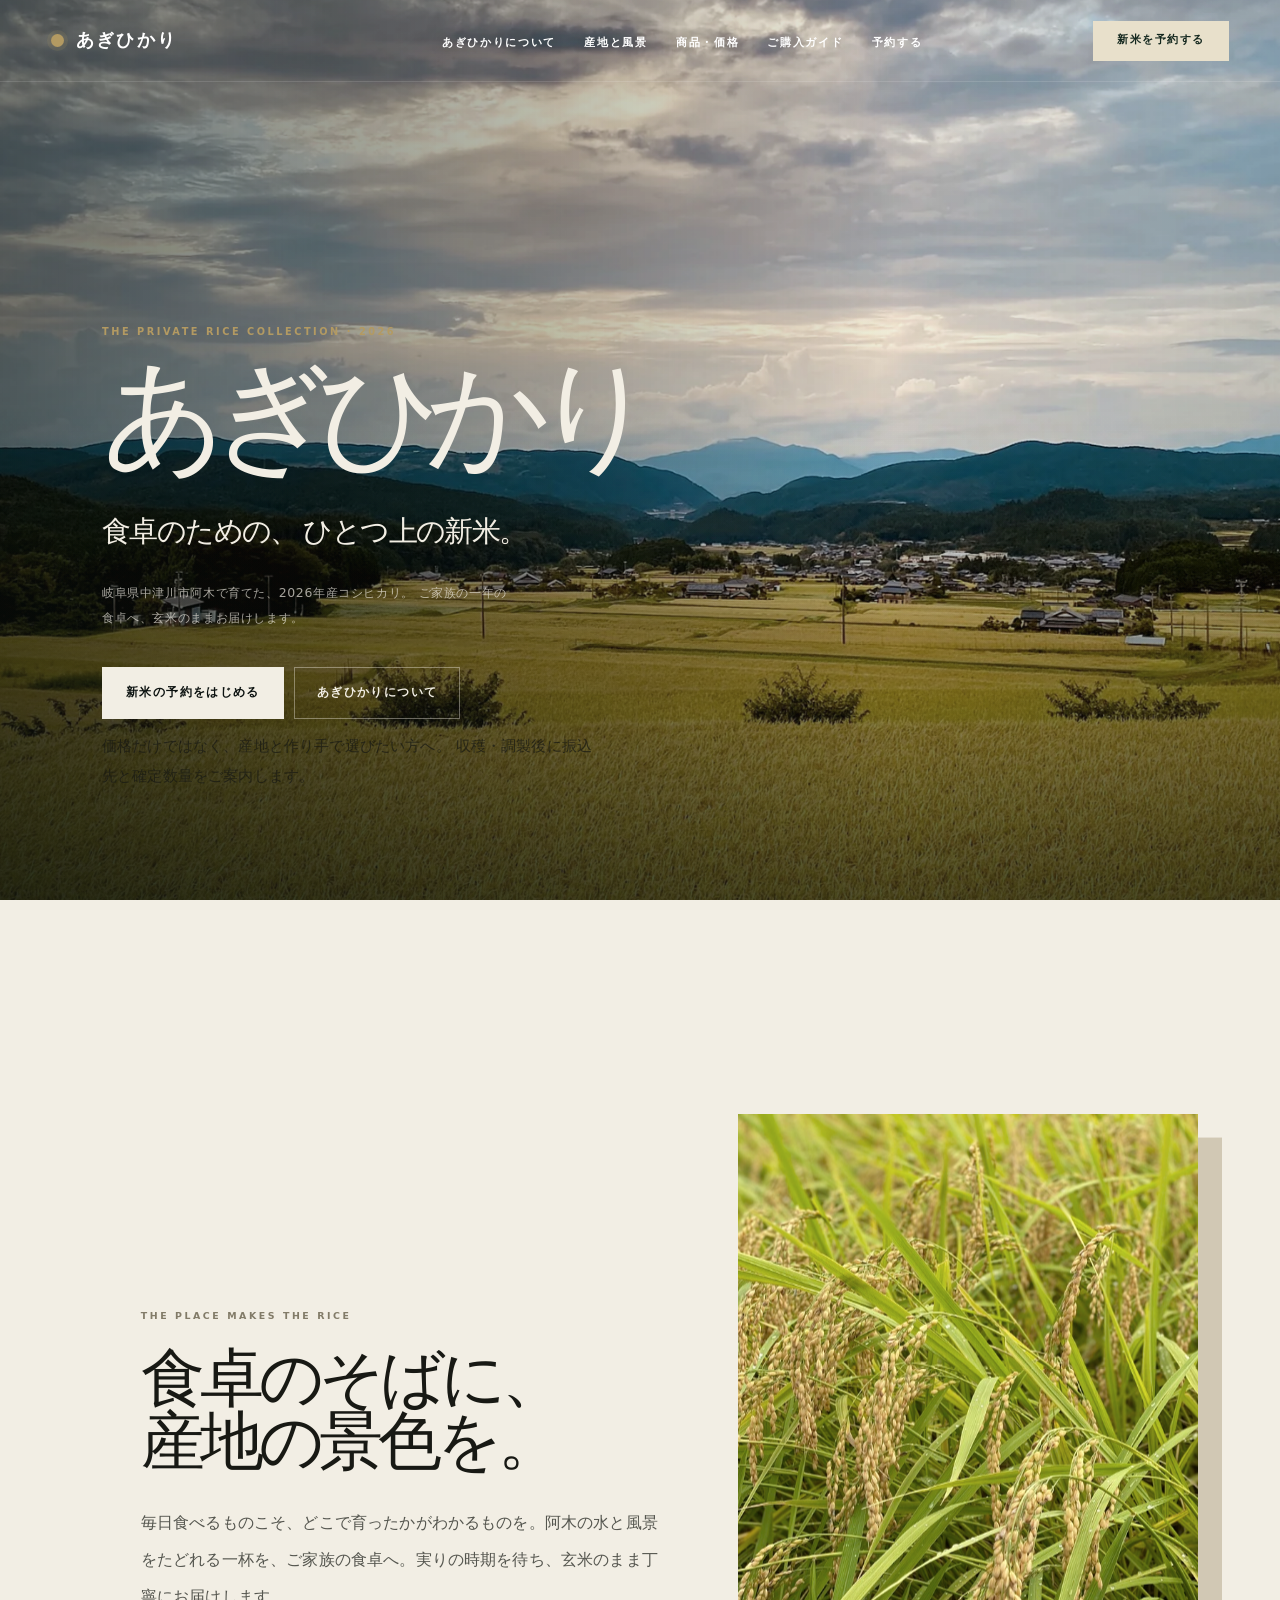
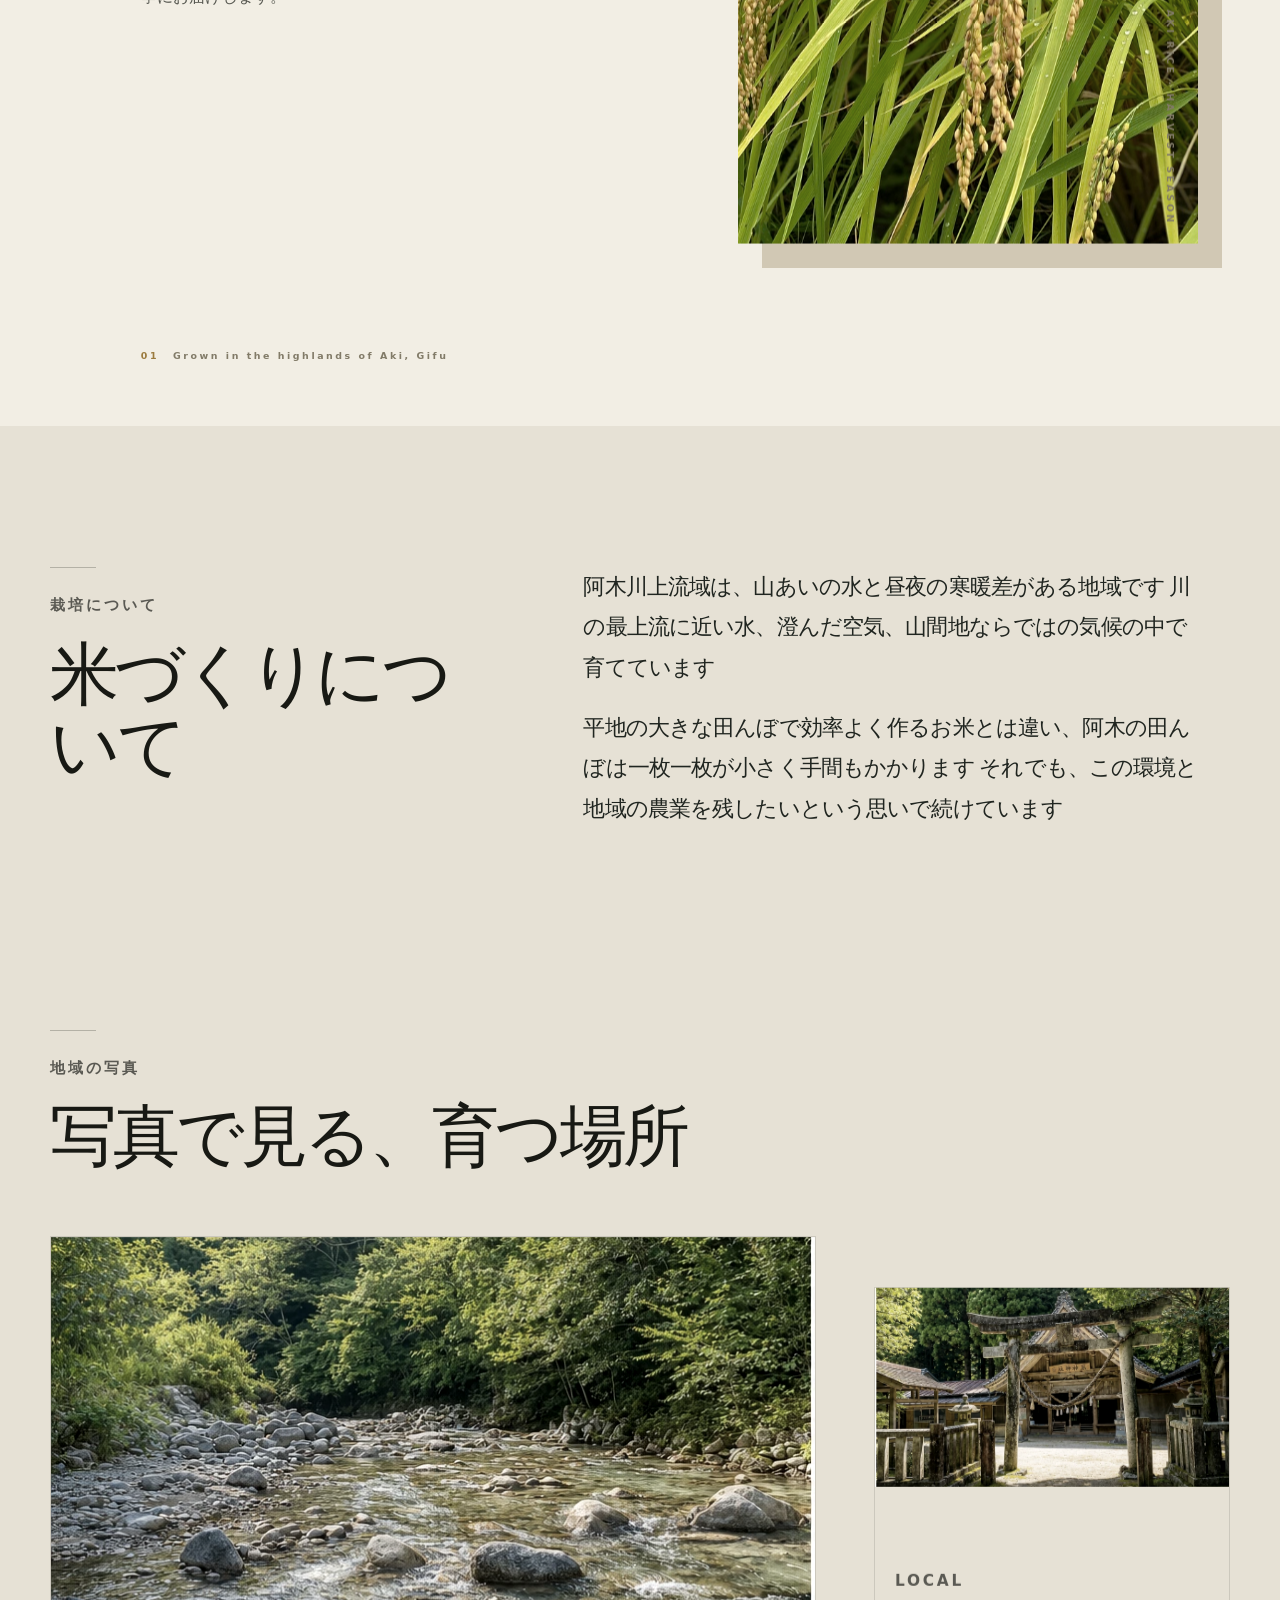
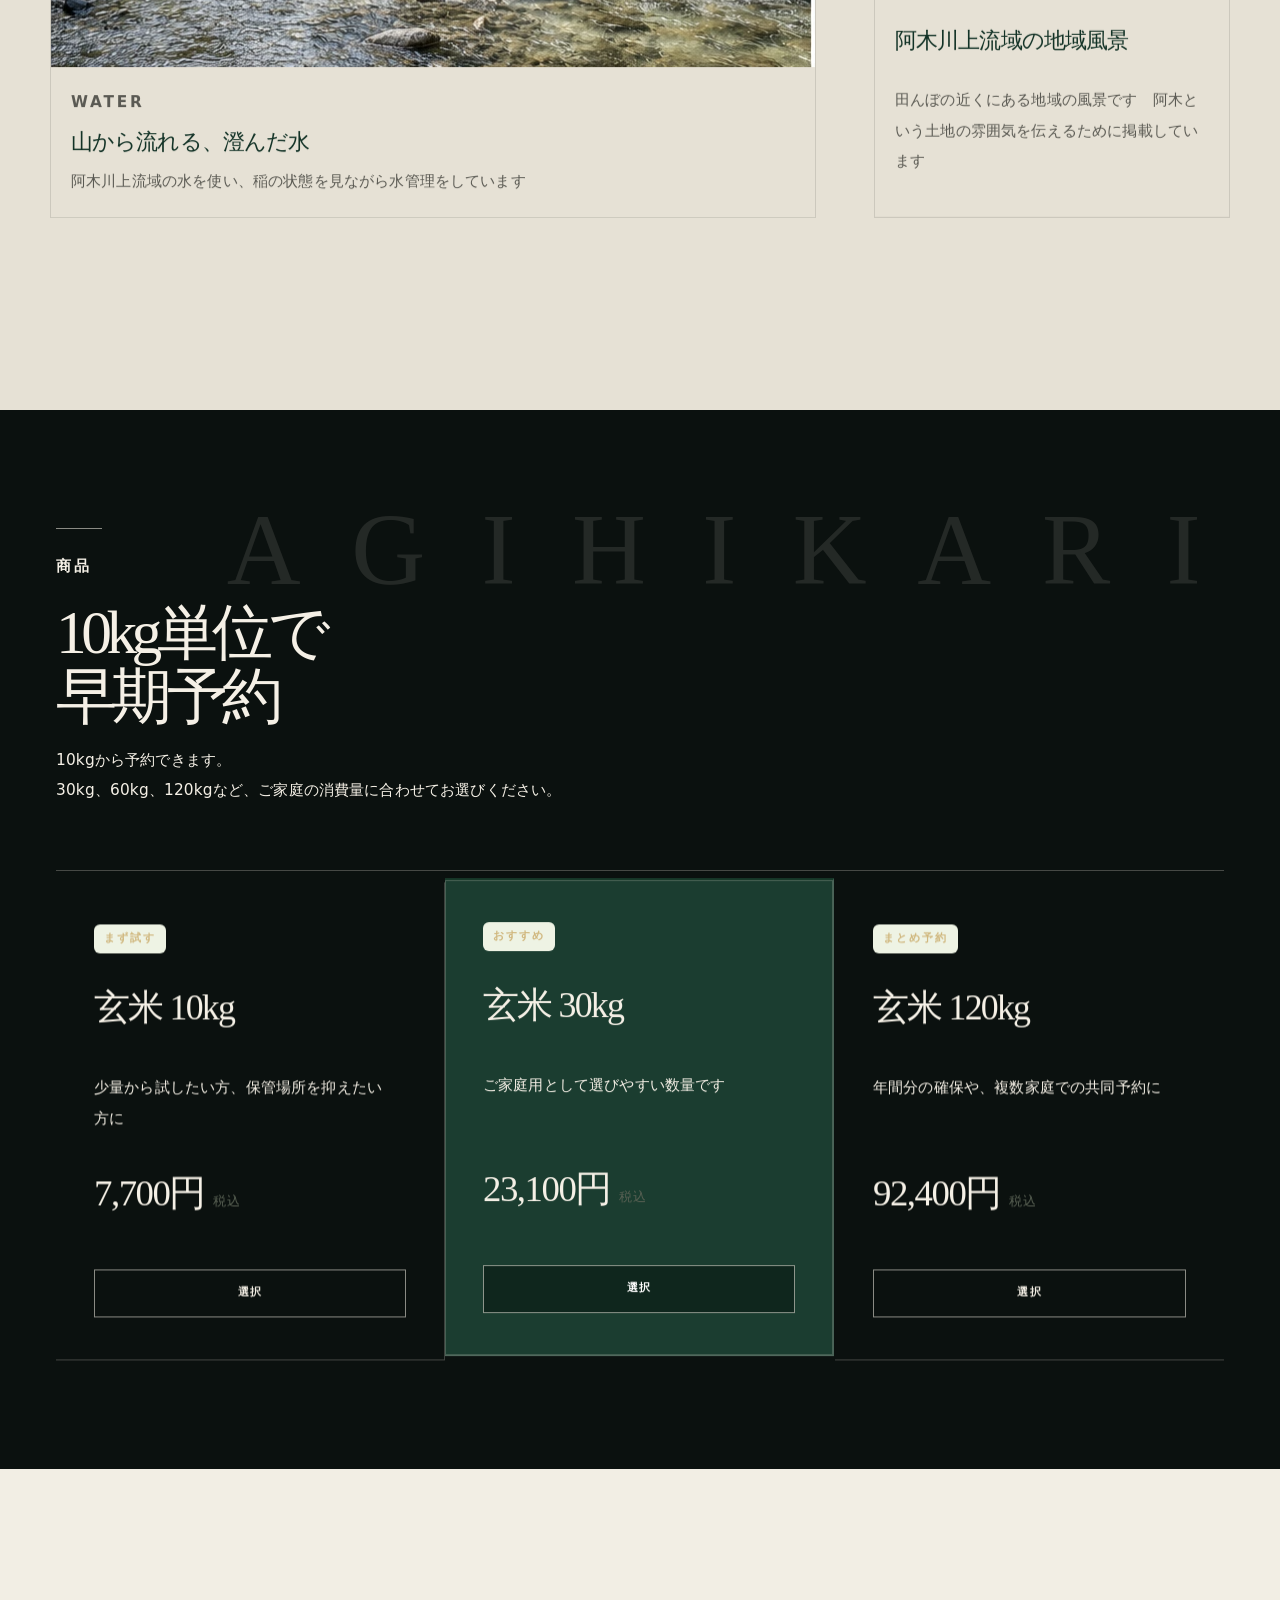
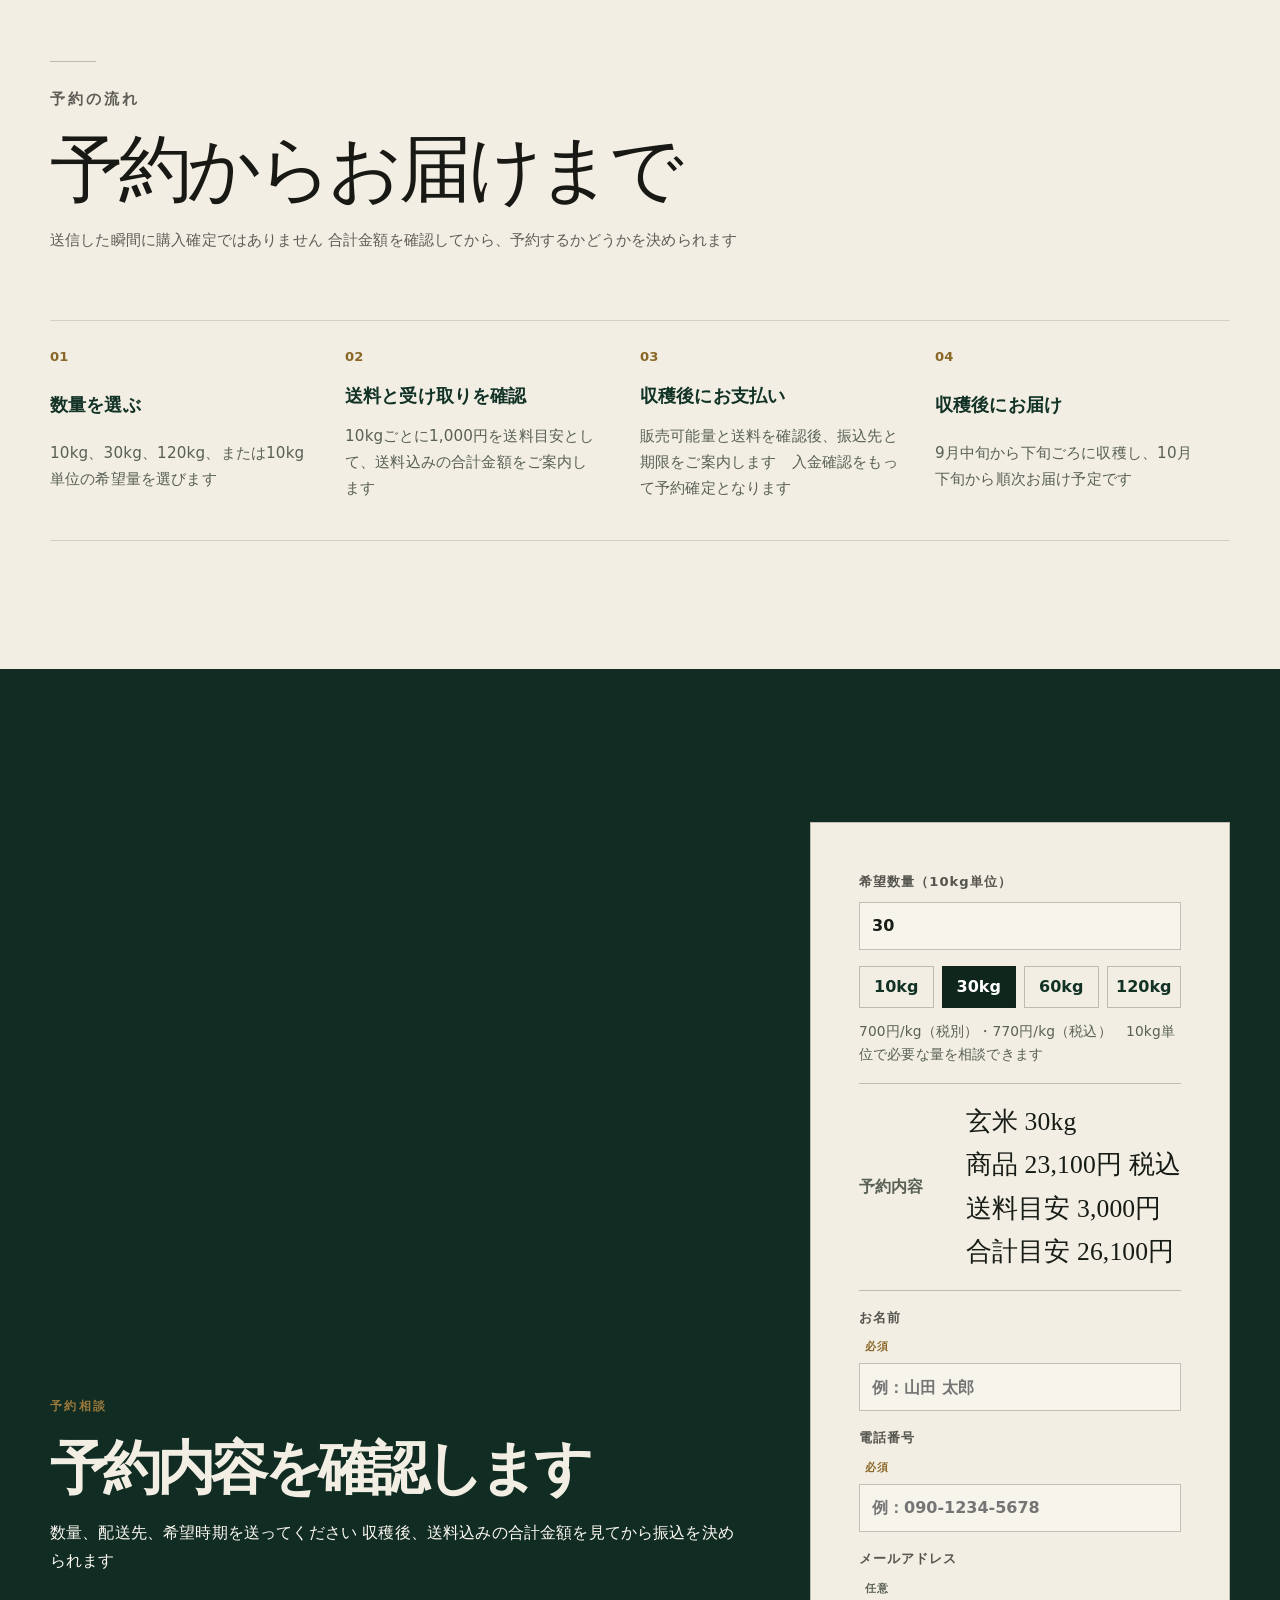
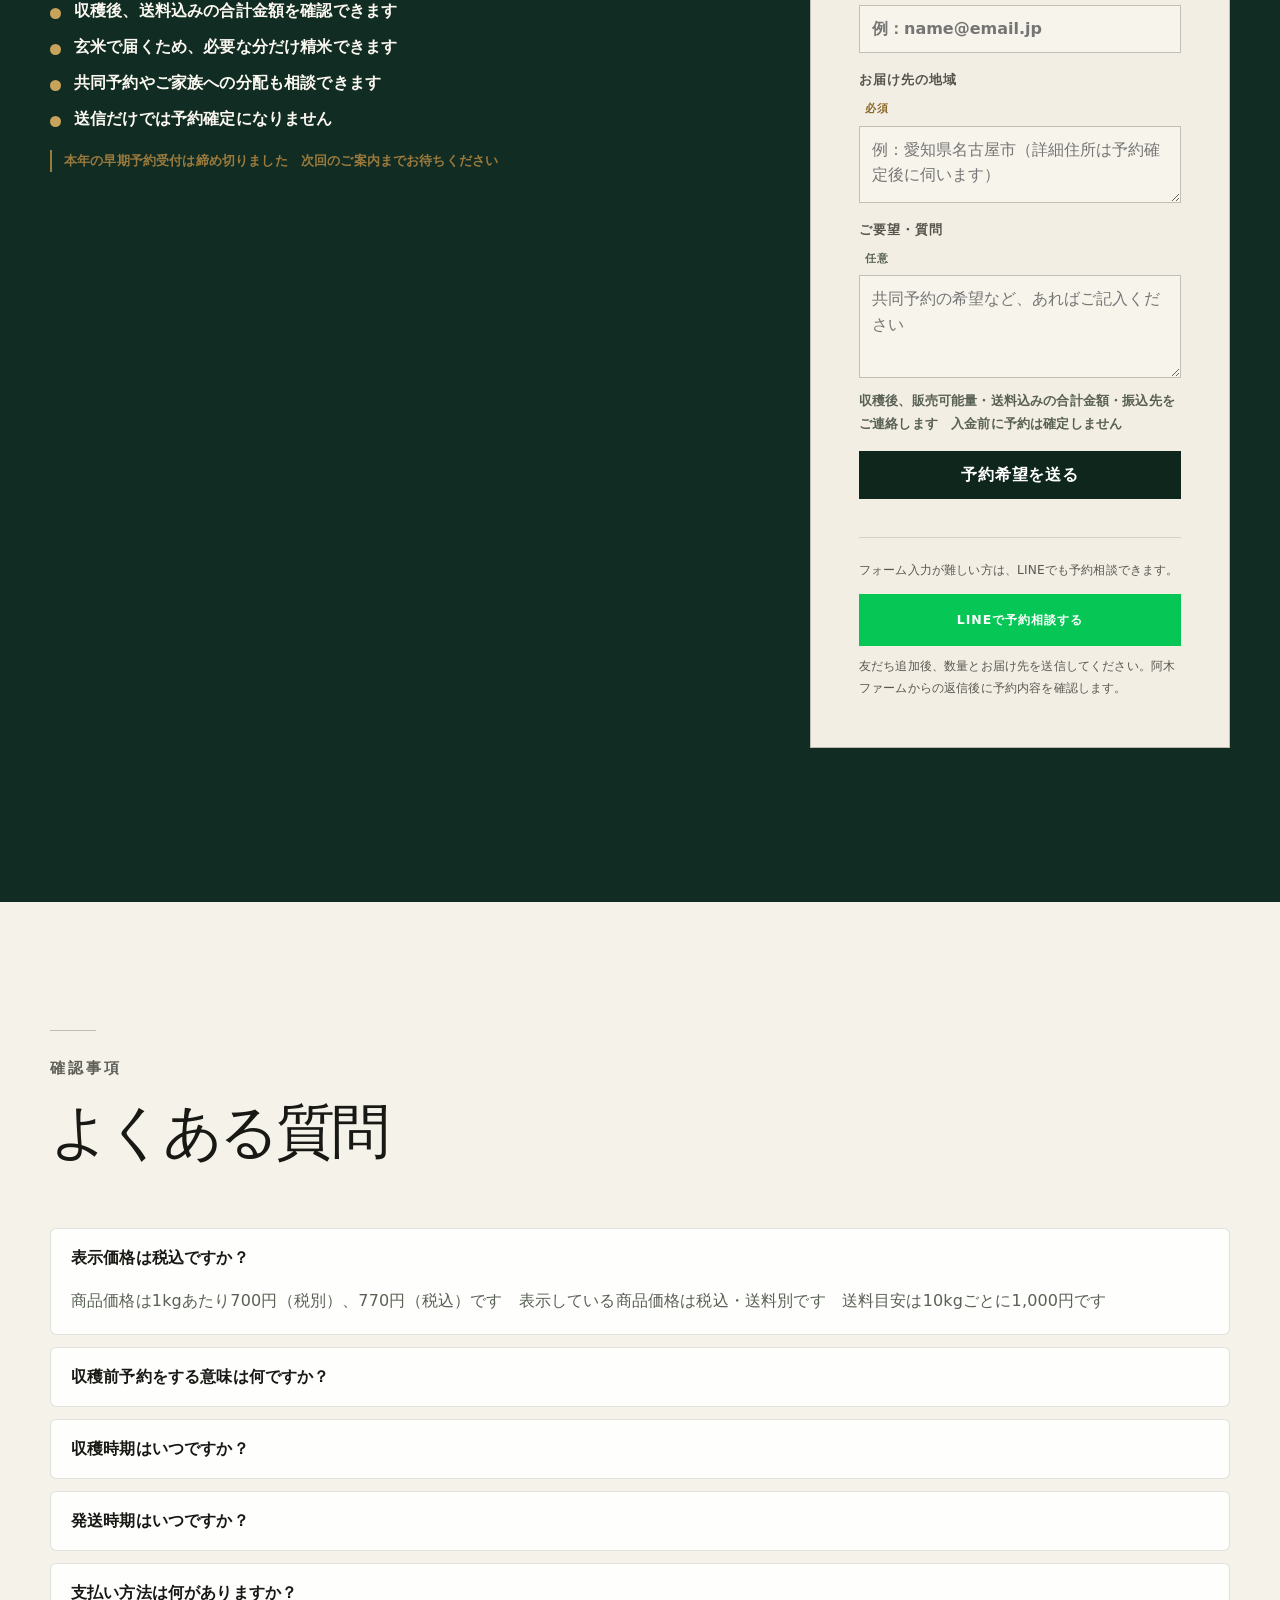
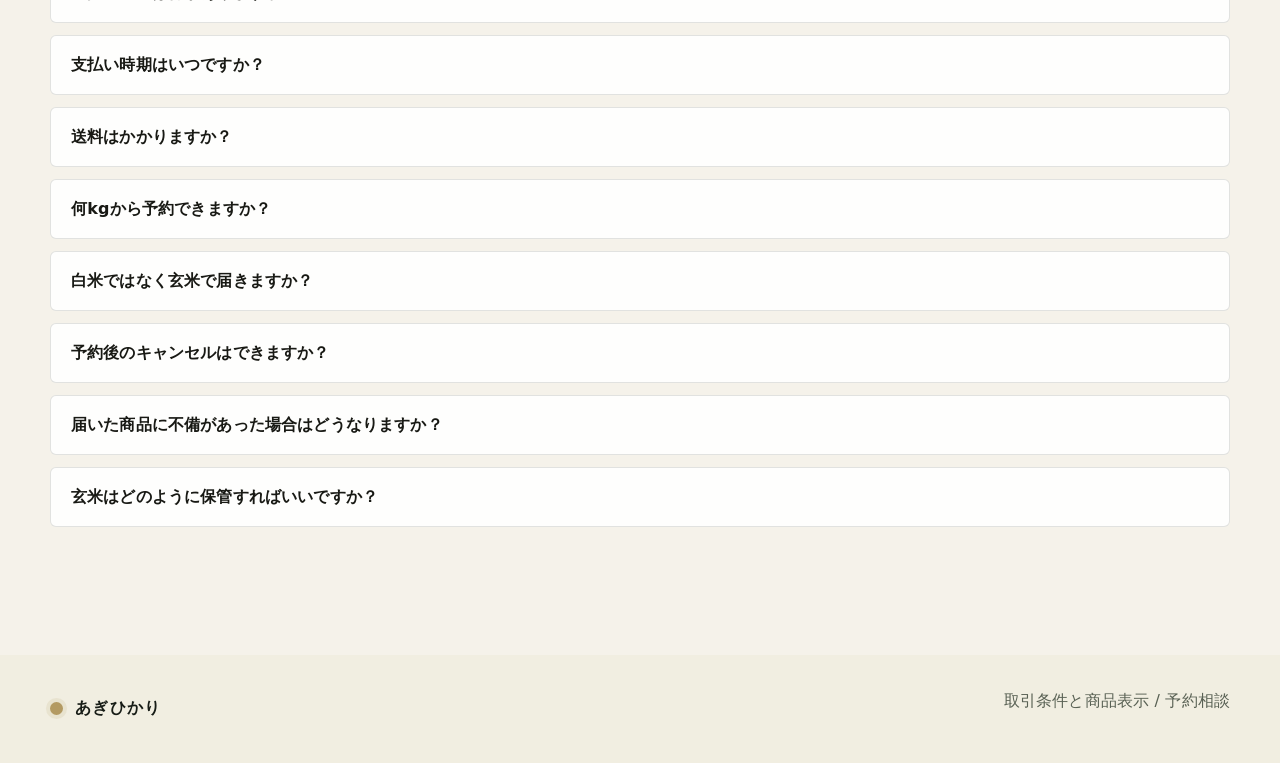
==== index.html @ 1c7b75a0 "Add LINE reservation path and rich menu assets" ====
<!doctype html>
<html lang="ja">
  <head>
    <meta charset="utf-8" />
    <meta name="viewport" content="width=device-width, initial-scale=1" />
    <title>あぎひかり | 予約受付LP</title>
    <meta
      name="description"
      content="岐阜県中津川市阿木の山あいで育てたコシヒカリ100%の玄米　阿木川上流域の水と小さな田んぼを守る新米予約です"
    />
    <meta property="og:title" content="あぎひかり | 予約受付LP" />
    <meta
      property="og:description"
      content="阿木川上流域の水、澄んだ空気、山あいの寒暖差で育つコシヒカリ玄米　地域の米づくりを応援する新米予約です"
    />
    <meta property="og:type" content="website" />
    <meta property="og:image" content="https://taka61716-pixel.github.io/agi-kome-lp/assets/akigawa-field-hero-premium.jpg" />
    <meta name="twitter:card" content="summary_large_image" />
    <meta name="twitter:title" content="あぎひかり | 予約受付LP" />
    <meta
      name="twitter:description"
      content="阿木川上流域の水、澄んだ空気、山あいの寒暖差で育つコシヒカリ玄米　地域の米づくりを応援する新米予約です"
    />
    <meta name="twitter:image" content="https://taka61716-pixel.github.io/agi-kome-lp/assets/akigawa-field-hero-premium.jpg" />
    <link rel="icon" href="data:image/svg+xml,%3Csvg xmlns='http://www.w3.org/2000/svg' viewBox='0 0 100 100'%3E%3Ctext y='.9em' font-size='90'%3E%F0%9F%8C%BE%3C/text%3E%3C/svg%3E" />
    <link rel="stylesheet" href="styles.css?v=rice-20260809-price700ex" />
    <link rel="stylesheet" href="professional.css?v=rice-20260809-motion-v3" />

    <!-- 構造化データ：商品情報 -->
    <script type="application/ld+json">
      {
        "@context": "https://schema.org",
        "@type": "Product",
        "name": "あぎひかり 玄米（コシヒカリ）",
        "image": "assets/akigawa-field-hero-premium.jpg",
        "description": "岐阜・阿木川上流域の最上流に近い水と山あいの寒暖差で育てた、100%コシヒカリの玄米　小さな田んぼを守る新米予約",
        "brand": { "@type": "Brand", "name": "阿木ファーム" },
        "offers": [
          {
            "@type": "Offer",
            "name": "玄米10kg",
            "price": "7700",
            "priceCurrency": "JPY",
            "availability": "https://schema.org/PreOrder",
            "priceValidUntil": "2026-08-31",
            "url": "#products"
          },
          {
            "@type": "Offer",
            "name": "玄米30kg",
            "price": "22680",
            "priceCurrency": "JPY",
            "availability": "https://schema.org/PreOrder",
            "priceValidUntil": "2026-08-31",
            "url": "#products"
          },
          {
            "@type": "Offer",
            "name": "玄米120kg",
            "price": "90720",
            "priceCurrency": "JPY",
            "availability": "https://schema.org/PreOrder",
            "priceValidUntil": "2026-08-31",
            "url": "#products"
          }
        ]
      }
    </script>

    <!-- 構造化データ：よくある質問（Google検索でのFAQ表示向上のため） -->
    <script type="application/ld+json">
      {
        "@context": "https://schema.org",
        "@type": "FAQPage",
        "mainEntity": [
          {
            "@type": "Question",
            "name": "表示価格は税込ですか？",
            "acceptedAnswer": { "@type": "Answer", "text": "商品価格は1kgあたり700円（税別）、770円（税込）です　表示している商品価格は税込・送料別です　送料目安は10kgごとに1,000円です" }
          },
          {
            "@type": "Question",
            "name": "収穫前予約をする意味は何ですか？",
            "acceptedAnswer": { "@type": "Answer", "text": "山間地の小さな田んぼで育つお米を、必要としてくださる方へ確実に届けるためです　収穫前に数量を確認することで、地域の米づくりを続ける支えにもなります　送信だけで購入確定にはなりません" }
          },
          {
            "@type": "Question",
            "name": "収穫時期はいつですか？",
            "acceptedAnswer": { "@type": "Answer", "text": "9月中旬から下旬ごろを予定しています　天候や生育状況により前後する場合があります" }
          },
          {
            "@type": "Question",
            "name": "発送時期はいつですか？",
            "acceptedAnswer": { "@type": "Answer", "text": "10月下旬から順次発送予定です　収穫や乾燥・調製の状況により前後する場合は事前にご案内します" }
          },
          {
            "@type": "Question",
            "name": "支払い方法は何がありますか？",
            "acceptedAnswer": { "@type": "Answer", "text": "お支払いは銀行振込です　収穫・販売可能量・送料が確定した後に、振込先と期限をご案内します" }
          },
          {
            "@type": "Question",
            "name": "支払い時期はいつですか？",
            "acceptedAnswer": { "@type": "Answer", "text": "予約受付時のお支払いは不要です　収穫後に販売可能量と送料を確認し、振込先と期限をご案内します　入金確認後に予約確定となります" }
          },
          {
            "@type": "Question",
            "name": "送料はかかりますか？",
            "acceptedAnswer": { "@type": "Answer", "text": "送料目安は10kgごとに1,000円です　北海道、沖縄、離島などは配送条件を確認して、入金前に合計金額をお知らせします" }
          },
          {
            "@type": "Question",
            "name": "何kgから予約できますか？",
            "acceptedAnswer": { "@type": "Answer", "text": "玄米10kgから予約できます　10kg単位で、30kg・120kgなど必要な量をご相談ください" }
          },
          {
            "@type": "Question",
            "name": "白米ではなく玄米で届きますか？",
            "acceptedAnswer": { "@type": "Answer", "text": "はい　玄米でお渡しします　ご家庭やお近くの精米所で、お好みの精米具合に調整できます" }
          },
          {
            "@type": "Question",
            "name": "予約後のキャンセルはできますか？",
            "acceptedAnswer": { "@type": "Answer", "text": "振込案内前は内容変更や見送りが可能です　入金後は数量を確保するため原則としてキャンセル不可です　事情がある場合は早めにご相談ください" }
          },
          {
            "@type": "Question",
            "name": "届いた商品に不備があった場合はどうなりますか？",
            "acceptedAnswer": { "@type": "Answer", "text": "破損、誤配送、内容違いがある場合は、到着後7日以内に写真を添えてご連絡ください　内容を確認して個別に対応します" }
          },
          {
            "@type": "Question",
            "name": "玄米はどのように保管すればいいですか？",
            "acceptedAnswer": { "@type": "Answer", "text": "直射日光、高温多湿を避け、風通しのよい涼しい場所で保管してください　長期保管の場合は小分けにして低温での保管がおすすめです" }
          }
        ]
      }
    </script>
  </head>
  <body>
    <header class="site-header" aria-label="サイトヘッダー">
      <a class="brand" href="#top" aria-label="あぎひかり トップへ">
        <span class="brand-mark" aria-hidden="true"></span>
        <span>あぎひかり</span>
      </a>
      <nav class="site-nav" aria-label="ページ内ナビゲーション">
        <a href="#story">あぎひかりについて</a>
        <a href="#photos">産地と風景</a>
        <a href="#products">商品・価格</a>
        <a href="#reserve">ご購入ガイド</a>
        <a href="#order">予約する</a>
      </nav>
      <a class="header-cta" href="#order">新米を予約する</a>
    </header>

    <main id="top">
      <section class="hero" aria-label="あぎひかりの紹介">
        <picture class="hero-media">
          <source srcset="assets/akigawa-field-hero.webp" type="image/webp" />
          <img
            class="hero-image"
            src="assets/akigawa-field-hero.jpg"
            alt="阿木川上流域の山あいに広がる黄金色の田んぼ"
          />
        </picture>
        <div class="hero-overlay"></div>
        <div class="hero-content">
          <p class="eyebrow">THE PRIVATE RICE COLLECTION · 2026</p>
          <div class="hero-badges" aria-label="あぎひかりの特徴">
            <span>岐阜・阿木</span>
            <span>玄米でお届け</span>
            <span>数量限定</span>
          </div>
          <h1>あぎひかり</h1>
          <p class="lead copy-lines">
            <span>食卓のための、</span>
            <span>ひとつ上の新米。</span>
          </p>
          <p class="hero-note copy-lines">
            <span>岐阜県中津川市阿木で育てた、2026年産コシヒカリ。</span>
            <span>ご家族の一年の食卓へ、玄米のままお届けします。</span>
          </p>
          <p class="deadline-banner" id="deadlineBannerHero" role="status"></p>
          <div class="hero-actions">
            <a class="primary-button" href="#order">新米の予約をはじめる</a>
            <a class="secondary-button" href="#story">あぎひかりについて</a>
          </div>
          <dl class="hero-stats" aria-label="商品概要">
            <div>
              <dt>商品</dt>
              <dd>玄米 10kg〜</dd>
            </div>
            <div>
              <dt>価格</dt>
              <dd>700円/kg 税別<br /><small>770円/kg 税込</small></dd>
            </div>
            <div>
              <dt>単位</dt>
              <dd>10kg単位</dd>
            </div>
          </dl>
          <div class="hero-trust" aria-label="予約条件">
            <span>送料目安 10kg毎1,000円</span>
            <span>収穫・数量確定後に振込案内</span>
            <span>収穫後に順次発送</span>
          </div>
          <p class="hero-promise copy-lines">
            <span>価格だけではなく、産地と作り手で選びたい方へ。</span>
            <span>収穫・調製後に振込先と確定数量をご案内します。</span>
          </p>
        </div>
      </section>

      <section class="signature-section" aria-label="あぎひかりについて">
        <div class="signature-copy">
          <p class="signature-kicker">THE PLACE MAKES THE RICE</p>
          <h2><span class="heading-line">食卓のそばに、</span><span class="heading-line">産地の景色を。</span></h2>
          <p>毎日食べるものこそ、どこで育ったかがわかるものを。阿木の水と風景をたどれる一杯を、ご家族の食卓へ。実りの時期を待ち、玄米のまま丁寧にお届けします。</p>
        </div>
        <figure class="signature-image">
          <img src="assets/agihikari-rice-ear.jpg" alt="実りを迎えた阿木の稲穂" loading="lazy" />
          <figcaption>AKI RICE · HARVEST SEASON</figcaption>
        </figure>
        <div class="signature-note"><span>01</span> Grown in the highlands of Aki, Gifu</div>
      </section>

      <section class="intro-band" aria-label="販売メッセージ">
        <div class="section-inner intro-grid">
          <p class="intro-copy copy-lines">
            <span>玄米10kgから予約可能</span>
            <span>配送先と数量を確認後、送料込みの合計金額をご案内します</span>
          </p>
          <div class="trust-row" aria-label="品質ポイント">
            <span>100%コシヒカリ</span>
            <span>700円/kg 税別（770円/kg 税込）</span>
            <span>玄米10kg単位</span>
          </div>
        </div>
      </section>

      <section class="decision-strip" aria-label="予約前に確認できること">
        <div class="section-inner decision-grid">
          <div>
            <span>01</span>
            <strong>応援を含んだ価格</strong>
            <p>山あいの小さな田んぼを守るため、700円/kg 税別（770円/kg 税込）でご案内しています</p>
          </div>
          <div>
            <span>02</span>
            <strong>送料は事前案内</strong>
            <p>10kgごとに1,000円を目安に、支払い前に合計金額をお知らせします</p>
          </div>
          <div>
            <span>03</span>
            <strong>振込案内は収穫後</strong>
            <p>収穫量と送料を確認後、合計金額をご案内します</p>
          </div>
          <div>
            <span>04</span>
            <strong>玄米でお届け</strong>
            <p>必要な分だけ精米でき、保管や使い分けがしやすい形です</p>
          </div>
        </div>
      </section>

      <section class="section proof-section" aria-label="購入前にわかること">
        <div class="section-inner proof-grid">
          <div class="proof-copy">
            <p class="eyebrow">予約前の確認</p>
            <h2>予約前に確認できること</h2>
            <p class="copy-lines">
              <span>価格、数量、支払い時期、発送時期を事前に整理</span>
              <span>安さではなく、育つ場所と続ける意味に納得して選べます</span>
            </p>
          </div>
          <div class="proof-list" aria-label="予約条件">
            <div>
              <span>価格</span>
              <strong>700円/kg 税別</strong>
              <small>税込770円/kg・送料別</small>
            </div>
            <div>
              <span>最小予約</span>
              <strong>10kg</strong>
              <small>10kg単位で調整可</small>
            </div>
            <div>
              <span>作り手</span>
              <strong>阿木ファーム</strong>
              <small>小さな田んぼを守る米づくり</small>
            </div>
            <div>
              <span>品種</span>
              <strong>コシヒカリ</strong>
              <small>玄米でお届け</small>
            </div>
            <div>
              <span>発送目安</span>
              <strong>10月下旬〜</strong>
              <small>収穫後に順次案内</small>
            </div>
          </div>
        </div>
      </section>

      <section id="support" class="section support-section" aria-label="収穫前予約について">
        <div class="section-inner support-layout">
          <div class="support-copy">
            <p class="eyebrow">予約方式</p>
            <h2>収穫前に数量を確認します</h2>
            <p class="copy-lines">
              <span>収穫後は乾燥、調整、袋詰め、保管、発送準備へ進みます</span>
              <span>事前に希望数量を伺い、準備が整い次第順番にご案内します</span>
            </p>
            <p class="copy-lines">
              <span>フォーム送信だけで購入確定にはなりません</span>
              <span>収穫後に販売可能量と送料をご確認いただき、振込先をご案内します</span>
            </p>
          </div>
          <div class="support-grid">
            <article>
              <span>01</span>
              <h3>希望数量を確認</h3>
              <p>10kg単位で希望数量をお知らせください</p>
            </article>
            <article>
              <span>02</span>
              <h3>合計金額をご案内</h3>
              <p>配送先と数量を確認し、送料込みの金額をお伝えします</p>
            </article>
            <article>
              <span>03</span>
              <h3>収穫後に振込案内</h3>
              <p>販売可能量と送料が確定した後、内容をご確認いただき、銀行振込をお願いします</p>
            </article>
          </div>
        </div>
      </section>

      <section id="message" class="section family-section">
        <div class="section-inner">
          <div class="section-heading">
            <p class="eyebrow">米づくり</p>
            <h2>産地が見えるお米です</h2>
            <p class="copy-lines">
              <span>毎日のごはんだからこそ、産地や作り方が分かるものを選びたい方へ</span>
              <span>阿木ファームが育てた玄米を、収穫後に順次お届けします</span>
            </p>
          </div>
          <div class="family-grid">
            <article class="family-item">
              <h3>田んぼを見ながら育てる</h3>
              <p>稲の育ち、水の入り方、田んぼの状態を見ながら育てています</p>
            </article>
            <article class="family-item">
              <h3>玄米で、食卓に合わせる</h3>
              <p>白米、分づき米、玄米食まで、暮らしに合わせて使い分けできます</p>
            </article>
            <article class="family-item">
              <h3>数量を確認してから確保</h3>
              <p>必要な量を確認しながら、収穫後に順番にご案内します</p>
            </article>
          </div>
          <div class="family-note">
            <strong>こんな方に向いています</strong>
            <p>産地が分かるお米を選びたい方、玄米で保管して必要な分だけ精米したい方に向いています</p>
          </div>
        </div>
      </section>

      <section id="story" class="section story-section">
        <div class="section-inner story-layout">
          <div class="section-heading">
            <p class="eyebrow">栽培について</p>
            <h2>米づくりについて</h2>
          </div>
          <div class="story-copy">
            <p>
              阿木川上流域は、山あいの水と昼夜の寒暖差がある地域です
              川の最上流に近い水、澄んだ空気、山間地ならではの気候の中で育てています
            </p>
            <p>
              平地の大きな田んぼで効率よく作るお米とは違い、阿木の田んぼは一枚一枚が小さく手間もかかります
              それでも、この環境と地域の農業を残したいという思いで続けています
            </p>
            <p>
              安さで選ぶお米ではありません
              どこで、どんな環境で、誰が育てたお米を食べるかを大切にする方へお届けします
            </p>
            <p>
              玄米でお届けするため、ご家庭やお近くの精米所で白米・分づき米・玄米食などに調整できます
              食べる分だけ精米したい方にも使いやすい形です
            </p>
            <ul class="story-points" aria-label="こだわり">
              <li>阿木ファームの目が届く範囲で育てる米づくり</li>
              <li>川の最上流に近い水を使った米づくり</li>
              <li>澄んだ空気と山あいの寒暖差がある田んぼ</li>
              <li>小さな田んぼを守り、地域の農業を続ける取り組み</li>
              <li>できる限り農薬を減らして栽培</li>
              <li>稲の間隔を広く取り、風通しと日当たりを確保</li>
              <li>玄米でお届けし、必要な分だけ精米できる</li>
            </ul>
          </div>
        </div>
      </section>

      <section id="photos" class="section photo-section" aria-label="阿木川上流域の風景">
        <div class="section-inner">
          <div class="section-heading">
            <p class="eyebrow">地域の写真</p>
            <h2>写真で見る、育つ場所</h2>
            <p>
              岐阜県中津川市阿木
              水、田植え、実り、田んぼのまわりの様子を掲載しています
            </p>
          </div>
          <div class="photo-grid">
            <article class="photo-card">
              <picture>
                <source srcset="assets/photo-water-source-vivid.webp" type="image/webp" />
                <img src="assets/photo-water-source-vivid.jpg" alt="阿木川上流域の澄んだ川と岩場" loading="lazy" />
              </picture>
              <div>
                <p class="photo-label">Water</p>
                <h3>山から流れる、澄んだ水</h3>
                <p>阿木川上流域の水を使い、稲の状態を見ながら水管理をしています</p>
              </div>
            </article>
            <article class="photo-card">
              <picture>
                <source srcset="assets/photo-local-shrine-vivid.webp" type="image/webp" />
                <img src="assets/photo-local-shrine-vivid.jpg" alt="森に囲まれた地域の神社と鳥居" loading="lazy" />
              </picture>
              <div>
                <p class="photo-label">Local</p>
                <h3>阿木川上流域の地域風景</h3>
                <p>田んぼの近くにある地域の風景です　阿木という土地の雰囲気を伝えるために掲載しています</p>
              </div>
            </article>
            <article class="photo-card">
              <picture>
                <source srcset="assets/photo-rice-seedlings-vivid.webp" type="image/webp" />
                <img src="assets/photo-rice-seedlings-vivid.jpg" alt="苗が規則正しく並ぶ水田" loading="lazy" />
              </picture>
              <div>
                <p class="photo-label">Growing</p>
                <h3>田植えから、目をかけて育てる</h3>
                <p>苗が並ぶ田んぼは、米づくりの始まり　広めの間隔で、風通しと日当たりを大切にします</p>
              </div>
            </article>
            <article class="photo-card">
              <picture>
                <source srcset="assets/photo-harvest-field-vivid.webp" type="image/webp" />
                <img src="assets/photo-harvest-field-vivid.jpg" alt="山あいに広がる収穫前の稲穂" loading="lazy" />
              </picture>
              <div>
                <p class="photo-label">Harvest</p>
                <h3>黄金色に実る、収穫前の田んぼ</h3>
                <p>収穫前の田んぼの様子です　9月中旬から下旬ごろの収穫を予定しています</p>
              </div>
            </article>
          </div>
        </div>
      </section>

      <section id="quality" class="section quality-section">
        <div class="section-inner">
          <div class="section-heading">
            <p class="eyebrow">育つ場所</p>
            <h2>おいしさは、田んぼから</h2>
            <p class="copy-lines">
              <span>阿木川上流域の水、澄んだ空気、山あいの寒暖差</span>
              <span>大きな効率ではなく、小さな田んぼを守る米づくり</span>
              <span>毎日のごはんとして食べやすいコシヒカリを目指しています</span>
            </p>
          </div>
          <div class="quality-grid">
            <article class="quality-item">
              <span class="quality-icon" aria-hidden="true">
                <svg viewBox="0 0 24 24" role="img">
                  <path d="M12 3c4.2 3.1 6.3 6.2 6.3 9.4A6.3 6.3 0 1 1 5.7 12.4C5.7 9.2 7.8 6.1 12 3Z" />
                </svg>
              </span>
              <h3>阿木川最上流の水</h3>
              <p>水源に近い田んぼで、阿木川の最上流に近い水を使っています　米づくりの一番の土台です</p>
            </article>
            <article class="quality-item">
              <span class="quality-icon" aria-hidden="true">
                <svg viewBox="0 0 24 24" role="img">
                  <path d="M4 12c4.8-6.2 11.2-6.2 16 0-4.8 6.2-11.2 6.2-16 0Z" />
                  <path d="M9.5 12a2.5 2.5 0 1 0 5 0 2.5 2.5 0 0 0-5 0Z" />
                </svg>
              </span>
              <h3>中間山地の寒暖差</h3>
              <p>昼はしっかり日を浴び、夜は気温が下がる環境　小さな田んぼに手をかけながら育てています</p>
            </article>
            <article class="quality-item">
              <span class="quality-icon" aria-hidden="true">
                <svg viewBox="0 0 24 24" role="img">
                  <path d="M5 20c7.5-1.8 12.5-7.2 15-16C11.2 6.5 5.8 12 4 20h1Z" />
                  <path d="M7 17c2.5-3.2 5.2-5.7 8.3-7.8" />
                </svg>
              </span>
              <h3>水はけと保水性のよい土</h3>
              <p>水はけと保水性のバランスが取れた土地で、稲の根が健やかに育つよう管理しています</p>
            </article>
          </div>
          <div class="process-strip" aria-label="米づくりの工程">
            <article>
              <span>01</span>
              <h3>苗づくり</h3>
              <p>田植え前から苗の状態を見て、無理なく根を張れる準備をします</p>
            </article>
            <article>
              <span>02</span>
              <h3>水管理</h3>
              <p>阿木川上流の水を生かし、稲の状態に合わせて田んぼを見回ります</p>
            </article>
            <article>
              <span>03</span>
              <h3>収穫</h3>
              <p>実りを見ながら、9月中旬から下旬ごろの収穫を予定しています</p>
            </article>
            <article>
              <span>04</span>
              <h3>玄米保管</h3>
              <p>玄米のままお届けすることで、家庭で必要な分だけ精米できます</p>
            </article>
          </div>
        </div>
      </section>

      <section class="taste-band" aria-label="味のバランス">
        <div class="section-inner taste-layout">
          <div>
            <p class="eyebrow">味わい</p>
            <h2>毎日食べたくなる、素直なおいしさ</h2>
            <p class="copy-lines">
              <span>最上流に近い水、昼夜の寒暖差、守りたい小さな田んぼ</span>
              <span>コシヒカリらしい甘みと粘りがあり</span>
              <span>普段の食卓に使いやすいお米です</span>
            </p>
          </div>
          <div class="taste-card-grid" aria-label="味わいの特徴">
            <article>
              <span>炊きたて</span>
              <h3>ふっくら炊ける</h3>
              <p>ふっくら炊いた時に、コシヒカリらしい甘みと粘りを感じやすいお米です</p>
            </article>
            <article>
              <span>お弁当</span>
              <h3>冷めても食べやすい</h3>
              <p>おにぎりやお弁当にも使いやすく、毎日の食卓で出番を作りやすい味わいです</p>
            </article>
            <article>
              <span>玄米保存</span>
              <h3>食べる分だけ精米</h3>
              <p>玄米で保管し、白米・分づき米・玄米食まで家族の好みに合わせられます</p>
            </article>
          </div>
        </div>
      </section>

      <section class="section cook-section" aria-label="炊き方と食べ方">
        <div class="section-inner cook-layout">
          <div class="section-heading">
            <p class="eyebrow">食べ方</p>
            <h2>いつもの食卓で、おいしく</h2>
            <p class="copy-lines">
              <span>特別な道具がなくても、家庭の炊飯器で楽しめるお米を目指しています</span>
              <span>玄米で受け取った後は、白米・分づき米・玄米食まで</span>
              <span>食べ方に合わせて調整できます</span>
            </p>
          </div>
          <div class="cook-grid">
            <article>
              <h3>白米に精米して、毎日のごはんに</h3>
              <p>食べる分だけ精米すれば、香りと甘みを感じやすい状態で炊けます　お弁当やおにぎりにも使いやすい食べ方です</p>
            </article>
            <article>
              <h3>玄米で食べるなら、浸水を長めに</h3>
              <p>玄米食にする場合は、炊飯器の玄米モードや長めの浸水がおすすめです　噛むほど甘みを感じやすくなります</p>
            </article>
            <article>
              <h3>最初の水を少しだけ丁寧に</h3>
              <p>研ぎ始めの水はお米が吸いやすいので、可能なら浄水を使うと炊き上がりの印象が整いやすくなります</p>
            </article>
          </div>
        </div>
      </section>

      <section id="products" class="section product-section">
        <div class="section-inner">
          <div class="section-heading">
            <p class="eyebrow">商品</p>
            <h2 class="product-title"><span>10kg単位で</span><span>早期予約</span></h2>
            <p class="copy-lines">
              <span class="product-copy-line">10kgから予約できます。</span>
              <span class="product-copy-line">30kg、60kg、120kgなど、ご家庭の消費量に合わせてお選びください。</span>
            </p>
          </div>
          <div class="product-grid">
            <article class="product-card" data-kg="10">
              <p class="tag">まず試す</p>
              <h3>玄米 10kg</h3>
              <p class="product-desc">少量から試したい方、保管場所を抑えたい方に</p>
              <p class="price note-price">7,700円 <small>税込</small></p>
              <p class="shipping-line">送料目安 1,000円</p>
              <p class="total-line">合計目安 8,700円</p>
              <ul class="product-points">
                <li>初回の予約に向いています</li>
                <li>保管場所を取りすぎない</li>
              </ul>
              <button class="select-button" type="button">選択</button>
            </article>
            <article class="product-card featured" data-kg="30">
              <p class="tag">おすすめ</p>
              <h3>玄米 30kg</h3>
              <p class="product-desc">ご家庭用として選びやすい数量です</p>
              <p class="price note-price">23,100円 <small>税込</small></p>
              <p class="shipping-line">送料目安 3,000円</p>
              <p class="total-line">合計目安 26,100円</p>
              <ul class="product-points">
                <li>家庭用の基準量</li>
                <li>親戚や友人と分けやすい</li>
              </ul>
              <button class="select-button" type="button">選択</button>
            </article>
            <article class="product-card" data-kg="120">
              <p class="tag">まとめ予約</p>
              <h3>玄米 120kg</h3>
              <p class="product-desc">年間分の確保や、複数家庭での共同予約に</p>
              <p class="price note-price">92,400円 <small>税込</small></p>
              <p class="shipping-line">送料目安 12,000円</p>
              <p class="total-line">合計目安 104,400円</p>
              <ul class="product-points">
                <li>食べる量が多いご家庭に</li>
                <li>複数家庭での共同予約に</li>
              </ul>
              <button class="select-button" type="button">選択</button>
            </article>
          </div>
          <div class="sales-status" aria-label="販売状況">
            <div>
              <span>販売予定数量</span>
              <strong>1,500kg</strong>
            </div>
            <div>
              <span>予約済み</span>
              <strong>0kg</strong>
            </div>
            <div>
              <span>残り数量</span>
              <strong>1,500kg</strong>
            </div>
          </div>
          <p class="product-note">商品価格は1kgあたり700円（税別）・770円（税込）です　表示価格は税込・送料別です　送料目安は10kgごとに1,000円です</p>
        </div>
      </section>

      <section id="delivery" class="section delivery-section">
        <div class="section-inner delivery-layout">
          <div>
            <p class="eyebrow">お届け</p>
            <h2>量もお届けも、相談できます</h2>
            <p class="copy-lines">
              <span>玄米はまとめて確保しやすい一方で、保管場所や分け方に悩むことがあります</span>
              <span>ご家庭の食べるペース、保管場所、親戚との分け方まで相談しながら決められます</span>
            </p>
          </div>
          <div class="delivery-grid">
            <article>
              <span>01</span>
              <h3>10kg単位で調整</h3>
              <p>10kg、30kg、60kg、120kgなど、必要な量に合わせて予約できます</p>
            </article>
            <article>
              <span>02</span>
              <h3>小分け相談</h3>
              <p>ご家族や親戚で分ける場合も、受け取りや分配方法を事前に相談できます</p>
            </article>
            <article>
              <span>03</span>
              <h3>玄米で鮮度を保つ</h3>
              <p>玄米で保管し、必要な分だけ精米　白米で長く置くより風味を保ちやすくなります</p>
            </article>
            <article>
              <span>04</span>
              <h3>次回案内も可能</h3>
              <p>気に入った方には、次の予約時期や収穫案内をお知らせできる形に整えていきます</p>
            </article>
          </div>
        </div>
      </section>

      <section id="reserve" class="section reserve-section">
        <div class="section-inner">
          <div class="section-heading">
            <p class="eyebrow">予約の流れ</p>
            <h2>予約からお届けまで</h2>
            <p class="copy-lines">
              <span>送信した瞬間に購入確定ではありません</span>
              <span>合計金額を確認してから、予約するかどうかを決められます</span>
            </p>
          </div>
          <div class="reserve-flow" aria-label="予約の流れ">
            <article>
              <span>01</span>
              <h3>数量を選ぶ</h3>
              <p>10kg、30kg、120kg、または10kg単位の希望量を選びます</p>
            </article>
            <article>
              <span>02</span>
              <h3>送料と受け取りを確認</h3>
              <p>10kgごとに1,000円を送料目安として、送料込みの合計金額をご案内します</p>
            </article>
            <article>
              <span>03</span>
              <h3>収穫後にお支払い</h3>
              <p>販売可能量と送料を確認後、振込先と期限をご案内します　入金確認をもって予約確定となります</p>
            </article>
            <article>
              <span>04</span>
              <h3>収穫後にお届け</h3>
              <p>9月中旬から下旬ごろに収穫し、10月下旬から順次お届け予定です</p>
            </article>
          </div>
        </div>
      </section>

      <section id="terms" class="section terms-section" aria-label="取引条件と商品表示">
        <div class="section-inner terms-layout">
          <div class="section-heading terms-heading">
            <p class="eyebrow">購入前の確認</p>
            <h2>価格、条件、表示を明確にしています</h2>
            <p class="copy-lines">
              <span>はじめての方でも判断しやすいように、振込前に確認できる項目をまとめています</span>
              <span>価格の理由に納得してから、予約するかどうかを決められます</span>
            </p>
          </div>
          <div class="terms-grid">
            <article class="terms-card">
              <span>価格</span>
              <h3>700円/kg 税別</h3>
              <p class="copy-lines">
                <span>税込770円/kg・送料別です</span>
                <span>阿木の小さな田んぼを守るための価格です</span>
              </p>
            </article>
            <article class="terms-card">
              <span>送料</span>
              <h3>10kg毎1,000円目安</h3>
              <p class="copy-lines">
                <span>配送条件を確認して正式金額をご案内します</span>
                <span>北海道、沖縄、離島は別途確認します</span>
              </p>
            </article>
            <article class="terms-card">
              <span>確定条件</span>
              <h3>収穫後に振込案内</h3>
              <p class="copy-lines">
                <span>フォーム送信だけでは確定しません</span>
                <span>販売可能量と合計金額を確認してから判断できます</span>
              </p>
            </article>
            <article class="terms-card">
              <span>キャンセル</span>
              <h3>振込案内前は見送り可能</h3>
              <p class="copy-lines">
                <span>入金後は数量を確保するため原則キャンセル不可です</span>
                <span>事情がある場合は早めにご相談ください</span>
              </p>
            </article>
            <article class="terms-card">
              <span>不備対応</span>
              <h3>到着後7日以内に確認</h3>
              <p class="copy-lines">
                <span>破損、誤配送、内容違いがある場合は</span>
                <span>写真を添えてご連絡ください</span>
              </p>
            </article>
          </div>

          <div class="product-display">
            <div>
              <p class="eyebrow">商品表示</p>
              <h3>玄米としてお届けします</h3>
              <p class="copy-lines">
                <span>ラベルに記載する正式情報は、収穫後の調整時期と販売者情報を確認して最終表示します</span>
                <span>産地、品種、産年は証明内容に基づいて表示します</span>
              </p>
            </div>
            <dl class="display-list">
              <div>
                <dt>名称</dt>
                <dd>玄米</dd>
              </div>
              <div>
                <dt>原料玄米</dt>
                <dd>単一原料米　岐阜県中津川市阿木　コシヒカリ　2026年産予定</dd>
              </div>
              <div>
                <dt>内容量</dt>
                <dd>10kg単位</dd>
              </div>
              <div>
                <dt>調製時期</dt>
                <dd>収穫後に商品ラベルへ記載</dd>
              </div>
              <div>
                <dt>保存方法</dt>
                <dd>直射日光、高温多湿を避け、涼しい場所で保管</dd>
              </div>
              <div>
                <dt>販売者情報</dt>
                <dd>阿木ファーム　所在地・電話番号は確認後に掲載します</dd>
              </div>
            </dl>
          </div>

          <div class="privacy-note" aria-label="個人情報の扱い">
            <strong>個人情報の扱い</strong>
            <p class="copy-lines">
              <span>予約フォームでいただいたお名前、電話番号、メールアドレス、お届け地域は</span>
              <span>予約内容の確認、送料のご案内、問い合わせ対応のために使用します</span>
              <span>公開前にフォームの通知先と保存期間を確認し、不要な情報は長く残さない運用にします</span>
            </p>
          </div>
        </div>
      </section>

      <section id="order" class="order-section">
        <div class="section-inner order-layout">
          <div class="order-copy">
            <p class="eyebrow">予約相談</p>
            <h2>予約内容を確認します</h2>
            <p class="copy-lines">
              <span>数量、配送先、希望時期を送ってください</span>
              <span>収穫後、送料込みの合計金額を見てから振込を決められます</span>
            </p>
            <ul class="order-checks">
              <li>収穫後、送料込みの合計金額を確認できます</li>
              <li>玄米で届くため、必要な分だけ精米できます</li>
              <li>共同予約やご家族への分配も相談できます</li>
              <li>送信だけでは予約確定になりません</li>
            </ul>
            <p class="deadline-banner deadline-banner--dark" id="deadlineBannerOrder" role="status"></p>
          </div>
          <form class="order-panel" aria-label="予約フォーム" action="https://formspree.io/f/mbdwgyek" method="POST" id="reserveForm">
            <input type="hidden" name="_subject" value="あぎひかり 阿木ファーム 予約申込み" />
            <!-- スパム対策用ハニーポット（人間には見えません　空のままでOK） -->
            <input type="text" name="_gotcha" tabindex="-1" autocomplete="off" style="position: absolute; left: -9999px" aria-hidden="true" />

            <label>
              希望数量（10kg単位）
              <input id="quantityInput" type="number" min="10" step="10" value="30" />
            </label>
            <div class="quick-amounts" aria-label="数量のクイック選択">
              <button type="button" data-kg="10">10kg</button>
              <button type="button" data-kg="30">30kg</button>
              <button type="button" data-kg="60">60kg</button>
              <button type="button" data-kg="120">120kg</button>
            </div>
            <p class="form-hint">700円/kg（税別）・770円/kg（税込）　10kg単位で必要な量を相談できます</p>
            <div class="order-total" aria-live="polite">
              <span>予約内容</span>
              <strong id="orderSummary">玄米 10kg
商品 7,700円 税込
送料目安 1,000円
合計目安 26,100円</strong>
            </div>
            <input type="hidden" id="orderField" name="order" value="玄米 30kg / 商品 23,100円（税込） / 送料目安 3,000円 / 合計目安 26,100円" />
            <!-- Formspree/予約管理連携用：送信時点では本予約にせず、必ず確認待ちとして扱う -->
            <input type="hidden" id="quantityField" name="quantity_kg" value="30" />
            <input type="hidden" name="reservation_status" value="確認待ち" />
            <input type="hidden" name="source" value="LP Formspree" />

            <label>
              お名前<span class="badge-req">必須</span>
              <input type="text" name="name" required autocomplete="name" placeholder="例：山田 太郎" />
            </label>
            <label>
              電話番号<span class="badge-req">必須</span>
              <input type="tel" name="phone" required autocomplete="tel" placeholder="例：090-1234-5678" />
            </label>
            <label>
              メールアドレス<span class="badge-opt">任意</span>
              <input type="email" name="email" autocomplete="email" placeholder="例：name@email.jp" />
            </label>
            <label>
              お届け先の地域<span class="badge-req">必須</span>
              <textarea name="delivery_area" rows="2" required placeholder="例：愛知県名古屋市（詳細住所は予約確定後に伺います）"></textarea>
            </label>
            <label>
              ご要望・質問<span class="badge-opt">任意</span>
              <textarea name="message" rows="3" placeholder="共同予約の希望など、あればご記入ください"></textarea>
            </label>

            <p class="order-small">収穫後、販売可能量・送料込みの合計金額・振込先をご連絡します　入金前に予約は確定しません</p>
            <button type="submit" class="primary-button wide" id="submitOrderButton">予約希望を送る</button>
            <div class="line-reservation">
              <p>フォーム入力が難しい方は、LINEでも予約相談できます。</p>
              <a id="lineLink" class="line-reservation-button" href="https://line.me/R/oaMessage/%40346actqq/" target="_blank" rel="noopener">LINEで予約相談する</a>
              <small>友だち追加後、数量とお届け先を送信してください。阿木ファームからの返信後に予約内容を確認します。</small>
            </div>
          </form>
        </div>
      </section>

      <section id="faq" class="section faq-section">
        <div class="section-inner">
          <div class="section-heading">
            <p class="eyebrow">確認事項</p>
            <h2>よくある質問</h2>
          </div>
          <div class="faq-list">
            <details open>
              <summary>表示価格は税込ですか？</summary>
              <p>商品価格は1kgあたり700円（税別）、770円（税込）です　表示している商品価格は税込・送料別です　送料目安は10kgごとに1,000円です</p>
            </details>
            <details>
              <summary>収穫前予約をする意味は何ですか？</summary>
              <p>山間地の小さな田んぼで育つお米を、必要としてくださる方へ確実に届けるためです　収穫前に数量を確認することで、地域の米づくりを続ける支えにもなります　送信だけで購入確定にはなりません</p>
            </details>
            <details>
              <summary>収穫時期はいつですか？</summary>
              <p>9月中旬から下旬ごろを予定しています　天候や生育状況により前後する場合があります</p>
            </details>
            <details>
              <summary>発送時期はいつですか？</summary>
              <p>10月下旬から順次発送予定です　収穫や乾燥・調製の状況により前後する場合は事前にご案内します</p>
            </details>
            <details>
              <summary>支払い方法は何がありますか？</summary>
              <p>お支払いは銀行振込です　収穫・販売可能量・送料が確定した後に、振込先と期限をご案内します</p>
            </details>
            <details>
              <summary>支払い時期はいつですか？</summary>
              <p>予約受付時のお支払いは不要です　収穫後に販売可能量と送料を確認し、振込先と期限をご案内します　入金確認後に予約確定となります</p>
            </details>
            <details>
              <summary>送料はかかりますか？</summary>
              <p>送料目安は10kgごとに1,000円です　北海道、沖縄、離島などは配送条件を確認して、入金前に合計金額をお知らせします</p>
            </details>
            <details>
              <summary>何kgから予約できますか？</summary>
              <p>玄米10kgから予約できます　10kg単位で、30kg・120kgなど必要な量をご相談ください</p>
            </details>
            <details>
              <summary>白米ではなく玄米で届きますか？</summary>
              <p>はい　玄米でお渡しします　ご家庭やお近くの精米所で、お好みの精米具合に調整できます</p>
            </details>
            <details>
              <summary>予約後のキャンセルはできますか？</summary>
              <p>振込案内前は内容変更や見送りが可能です　入金後は数量を確保するため原則としてキャンセル不可です　事情がある場合は早めにご相談ください</p>
            </details>
            <details>
              <summary>届いた商品に不備があった場合はどうなりますか？</summary>
              <p>破損、誤配送、内容違いがある場合は、到着後7日以内に写真を添えてご連絡ください　内容を確認して個別に対応します</p>
            </details>
            <details>
              <summary>玄米はどのように保管すればいいですか？</summary>
              <p>直射日光、高温多湿を避け、風通しのよい涼しい場所で保管してください　長期保管の場合は小分けにして低温での保管がおすすめです</p>
            </details>
          </div>
        </div>
      </section>
    </main>

    <footer class="site-footer">
      <div class="section-inner footer-inner">
        <p class="brand footer-brand">
          <span class="brand-mark" aria-hidden="true"></span>
          <span>あぎひかり</span>
        </p>
        <p>
          <a href="#terms">取引条件と商品表示</a>
          <span aria-hidden="true"> / </span>
          <a href="#order">予約相談</a>
        </p>
      </div>
    </footer>

    <a class="mobile-sticky-cta" href="#order">予約相談する</a>

    <script src="script.js?v=rice-20260809-price700ex"></script>
  </body>
</html>
---- styles.css ----
:root {
  --ink: #20251f;
  --muted: #646b61;
  --paper: #fbfaf4;
  --panel: #ffffff;
  --leaf: #2d6449;
  --leaf-dark: #1f4635;
  --gold: #b78a3b;
  --gold-dark: #7d6027;
  --sky: #dcebed;
  --field: #eef3e4;
  --line: rgba(32, 37, 31, 0.13);
  --shadow: 0 18px 42px rgba(32, 37, 31, 0.1);
  --display-font: "Hiragino Mincho ProN", "Yu Mincho", "YuMincho", "Noto Serif JP", serif;
  font-family:
    "Hiragino Kaku Gothic ProN", "Yu Gothic", "Noto Sans JP", system-ui,
    sans-serif;
  color: var(--ink);
  background: var(--paper);
}

/* Final visual polish layer */
.site-header {
  width: min(1180px, calc(100% - 28px));
  left: 50%;
  right: auto;
  top: 14px;
  min-height: 64px;
  border: 1px solid rgba(255, 255, 255, 0.72);
  border-radius: 999px;
  padding: 10px 14px 10px 22px;
  background: rgba(255, 253, 246, 0.78);
  box-shadow: 0 18px 52px rgba(20, 32, 23, 0.12);
  transform: translateX(-50%);
}

.header-cta,
.primary-button {
  background: linear-gradient(135deg, #17251b, #2a6348);
  border-radius: 999px;
  box-shadow: 0 16px 34px rgba(33, 79, 57, 0.28);
}

.hero {
  min-height: 96svh;
  padding-top: 132px;
}

.hero-overlay {
  background:
    linear-gradient(90deg, rgba(247, 243, 232, 0.97) 0%, rgba(247, 243, 232, 0.86) 34%, rgba(247, 243, 232, 0.32) 61%, rgba(12, 24, 16, 0.38) 100%),
    radial-gradient(circle at 21% 48%, rgba(255, 253, 246, 0.76), transparent 26rem),
    linear-gradient(0deg, rgba(18, 50, 38, 0.34), transparent 38%);
}

.hero-content {
  width: min(720px, 100%);
  border-left: 1px solid rgba(138, 103, 38, 0.28);
  padding-left: clamp(18px, 3vw, 34px);
}

.hero-badges {
  display: flex;
  flex-wrap: wrap;
  gap: 8px;
  margin: 0 0 18px;
}

.hero-badges span {
  border: 1px solid rgba(138, 103, 38, 0.28);
  border-radius: 999px;
  padding: 6px 11px;
  background: rgba(255, 253, 246, 0.72);
  color: #604719;
  font-size: 0.72rem;
  font-weight: 900;
  letter-spacing: 0.08em;
}

h1 {
  font-size: clamp(3.6rem, 7.2vw, 7.4rem);
  letter-spacing: -0.04em;
  text-shadow: 0 10px 34px rgba(255, 253, 246, 0.72);
}

.lead {
  max-width: 680px;
  color: #20271f;
  font-family: var(--display-font);
  font-size: clamp(1.28rem, 2.15vw, 2.05rem);
  font-weight: 800;
  line-height: 1.62;
}

.hero-stats,
.decision-grid,
.proof-list,
.support-grid {
  border-radius: 22px;
  border: 1px solid rgba(23, 28, 22, 0.08);
  box-shadow: 0 18px 50px rgba(18, 50, 38, 0.08);
}

.hero-stats {
  background: rgba(255, 253, 246, 0.58);
  backdrop-filter: blur(14px);
}

.hero-stats div {
  background: rgba(255, 253, 246, 0.78);
}

.decision-grid div,
.proof-list div,
.support-grid article,
.family-item,
.quality-item,
.product-card,
.delivery-grid article,
.reserve-flow article,
.terms-card,
.cook-grid article,
.taste-card-grid article,
.order-panel,
.photo-card {
  border-radius: 20px;
  box-shadow: 0 18px 46px rgba(18, 50, 38, 0.08);
}

.product-card.featured {
  border: 1px solid rgba(199, 164, 90, 0.58);
  background: linear-gradient(180deg, rgba(255, 250, 235, 0.96), rgba(255, 253, 246, 0.92));
  box-shadow: 0 26px 70px rgba(138, 103, 38, 0.16);
  transform: translateY(-10px);
}

#lineLink[href="https://line.me/R/ti/p/"] {
  display: none;
}

@media (max-width: 980px) {
  .site-header {
    width: calc(100% - 20px);
    top: 10px;
    grid-template-columns: 1fr auto;
    border-radius: 24px;
  }

  .hero-content {
    border-left: 0;
    padding-left: 0;
  }

  .hero-overlay {
    background:
      linear-gradient(180deg, rgba(247, 243, 232, 0.96), rgba(247, 243, 232, 0.86) 48%, rgba(18, 50, 38, 0.2)),
      radial-gradient(circle at 25% 34%, rgba(255, 253, 246, 0.7), transparent 22rem);
  }

  .product-card.featured {
    transform: none;
  }
}

@media (max-width: 520px) {
  body {
    overflow-x: hidden;
  }

  .hero {
    min-height: auto !important;
    padding-bottom: 72px !important;
    overflow-x: hidden;
  }

  .hero-stats {
    grid-template-columns: 1fr !important;
    width: 100% !important;
    max-width: 100% !important;
  }

  .hero-stats div + div {
    border-top: 1px solid rgba(23, 28, 22, 0.1);
    border-left: 0 !important;
  }

  .hero-stats div {
    display: block;
    min-width: 0;
  }

  .hero-stats dd {
    margin-top: 4px;
    text-align: left;
    white-space: normal;
    overflow-wrap: anywhere;
  }

  .hero-trust {
    display: grid;
    grid-template-columns: 1fr;
  }
}

/* Final premium motion layer: keep this at EOF */
.motion-ready .hero-media {
  overflow: hidden;
}

.motion-ready .hero-content {
  z-index: 2;
}

.motion-ready .hero-image,
.motion-ready .hero-content,
.motion-ready .hero-stats,
.motion-ready .photo-card,
.motion-ready .product-card,
.motion-ready .quality-item,
.motion-ready .family-item,
.motion-ready .support-grid article,
.motion-ready .taste-card-grid article {
  will-change: transform;
}

.motion-ready .hero-image {
  transform-origin: center center;
  transition: filter 600ms ease;
}

.motion-ready .hero-content {
  transition: transform 120ms linear;
}

.motion-ready .photo-card,
.motion-ready .product-card,
.motion-ready .quality-item,
.motion-ready .family-item,
.motion-ready .support-grid article,
.motion-ready .taste-card-grid article {
  transform: translate3d(0, var(--parallax-y, 0), 0);
  transition:
    transform 260ms ease-out,
    box-shadow 260ms ease-out,
    border-color 260ms ease-out;
}

.motion-ready .photo-card:hover,
.motion-ready .product-card:hover,
.motion-ready .quality-item:hover,
.motion-ready .family-item:hover,
.motion-ready .support-grid article:hover,
.motion-ready .taste-card-grid article:hover {
  border-color: rgba(199, 164, 90, 0.38);
  box-shadow: 0 30px 80px rgba(18, 50, 38, 0.14);
  transform: translate3d(0, calc(var(--parallax-y, 0) - 6px), 0);
}

.motion-ready .reveal-item {
  opacity: 0;
  transform: translate3d(0, 28px, 0);
  filter: blur(8px);
  transition:
    opacity 900ms cubic-bezier(0.22, 1, 0.36, 1),
    transform 900ms cubic-bezier(0.22, 1, 0.36, 1),
    filter 900ms cubic-bezier(0.22, 1, 0.36, 1);
}

.motion-ready .reveal-item.is-revealed {
  opacity: 1;
  transform: translate3d(0, var(--parallax-y, 0), 0);
  filter: blur(0);
}

.motion-ready .hero-badges span,
.motion-ready .deadline-banner,
.motion-ready .hero-trust span {
  box-shadow: 0 10px 30px rgba(138, 103, 38, 0.08);
}

.motion-ready .hero::before {
  content: "";
  position: absolute;
  inset: 0;
  z-index: 1;
  pointer-events: none;
  background:
    radial-gradient(circle at 72% 32%, rgba(255, 255, 255, 0.26), transparent 16rem),
    linear-gradient(115deg, transparent 0%, rgba(255, 255, 255, 0.16) 42%, transparent 58%);
  mix-blend-mode: soft-light;
  transform: translate3d(0, var(--shine-y, 0), 0);
}

@media (prefers-reduced-motion: reduce) {
  .hero-image,
  .hero-content,
  .hero-stats,
  .photo-card,
  .product-card,
  .quality-item,
  .family-item,
  .support-grid article,
  .taste-card-grid article,
  .reveal-item {
    transform: none !important;
    transition: none !important;
    filter: none !important;
    opacity: 1 !important;
  }
}

/* Final premium motion layer: keep this at EOF */
.motion-ready .hero-media {
  overflow: hidden;
}

.motion-ready .hero-content {
  z-index: 2;
}

.motion-ready .hero-image,
.motion-ready .hero-content,
.motion-ready .hero-stats,
.motion-ready .photo-card,
.motion-ready .product-card,
.motion-ready .quality-item,
.motion-ready .family-item,
.motion-ready .support-grid article,
.motion-ready .taste-card-grid article {
  will-change: transform;
}

.motion-ready .hero-image {
  transform-origin: center center;
  transition: filter 600ms ease;
}

.motion-ready .hero-content {
  transition: transform 120ms linear;
}

.motion-ready .photo-card,
.motion-ready .product-card,
.motion-ready .quality-item,
.motion-ready .family-item,
.motion-ready .support-grid article,
.motion-ready .taste-card-grid article {
  transform: translate3d(0, var(--parallax-y, 0), 0);
  transition:
    transform 260ms ease-out,
    box-shadow 260ms ease-out,
    border-color 260ms ease-out;
}

.motion-ready .photo-card:hover,
.motion-ready .product-card:hover,
.motion-ready .quality-item:hover,
.motion-ready .family-item:hover,
.motion-ready .support-grid article:hover,
.motion-ready .taste-card-grid article:hover {
  border-color: rgba(199, 164, 90, 0.38);
  box-shadow: 0 30px 80px rgba(18, 50, 38, 0.14);
  transform: translate3d(0, calc(var(--parallax-y, 0) - 6px), 0);
}

.motion-ready .reveal-item {
  opacity: 0;
  transform: translate3d(0, 28px, 0);
  filter: blur(8px);
  transition:
    opacity 900ms cubic-bezier(0.22, 1, 0.36, 1),
    transform 900ms cubic-bezier(0.22, 1, 0.36, 1),
    filter 900ms cubic-bezier(0.22, 1, 0.36, 1);
}

.motion-ready .reveal-item.is-revealed {
  opacity: 1;
  transform: translate3d(0, var(--parallax-y, 0), 0);
  filter: blur(0);
}

.motion-ready .hero-badges span,
.motion-ready .deadline-banner,
.motion-ready .hero-trust span {
  box-shadow: 0 10px 30px rgba(138, 103, 38, 0.08);
}

.motion-ready .hero::before {
  content: "";
  position: absolute;
  inset: 0;
  z-index: 1;
  pointer-events: none;
  background:
    radial-gradient(circle at 72% 32%, rgba(255, 255, 255, 0.26), transparent 16rem),
    linear-gradient(115deg, transparent 0%, rgba(255, 255, 255, 0.16) 42%, transparent 58%);
  mix-blend-mode: soft-light;
  transform: translate3d(0, var(--shine-y, 0), 0);
}

@media (prefers-reduced-motion: reduce) {
  .hero-image,
  .hero-content,
  .hero-stats,
  .photo-card,
  .product-card,
  .quality-item,
  .family-item,
  .support-grid article,
  .taste-card-grid article,
  .reveal-item {
    transform: none !important;
    transition: none !important;
    filter: none !important;
    opacity: 1 !important;
  }
}

/* Premium motion layer: parallax / reveal */
.motion-ready .hero-media {
  overflow: hidden;
}

.motion-ready .hero-content {
  z-index: 2;
}

.motion-ready .hero-image,
.motion-ready .hero-content,
.motion-ready .hero-stats,
.motion-ready .photo-card,
.motion-ready .product-card,
.motion-ready .quality-item,
.motion-ready .family-item,
.motion-ready .support-grid article,
.motion-ready .taste-card-grid article {
  will-change: transform;
}

.motion-ready .hero-image {
  transform-origin: center center;
  transition: filter 600ms ease;
}

.motion-ready .hero-content {
  transition: transform 120ms linear;
}

.motion-ready .photo-card,
.motion-ready .product-card,
.motion-ready .quality-item,
.motion-ready .family-item,
.motion-ready .support-grid article,
.motion-ready .taste-card-grid article {
  transform: translate3d(0, var(--parallax-y, 0), 0);
  transition:
    transform 260ms ease-out,
    box-shadow 260ms ease-out,
    border-color 260ms ease-out;
}

.motion-ready .photo-card:hover,
.motion-ready .product-card:hover,
.motion-ready .quality-item:hover,
.motion-ready .family-item:hover,
.motion-ready .support-grid article:hover,
.motion-ready .taste-card-grid article:hover {
  border-color: rgba(199, 164, 90, 0.38);
  box-shadow: 0 30px 80px rgba(18, 50, 38, 0.14);
  transform: translate3d(0, calc(var(--parallax-y, 0) - 6px), 0);
}

.motion-ready .reveal-item {
  opacity: 0;
  transform: translate3d(0, 28px, 0);
  filter: blur(8px);
  transition:
    opacity 900ms cubic-bezier(0.22, 1, 0.36, 1),
    transform 900ms cubic-bezier(0.22, 1, 0.36, 1),
    filter 900ms cubic-bezier(0.22, 1, 0.36, 1);
}

.motion-ready .reveal-item.is-revealed {
  opacity: 1;
  transform: translate3d(0, var(--parallax-y, 0), 0);
  filter: blur(0);
}

.motion-ready .hero-badges span,
.motion-ready .deadline-banner,
.motion-ready .hero-trust span {
  box-shadow: 0 10px 30px rgba(138, 103, 38, 0.08);
}

.motion-ready .hero::before {
  content: "";
  position: absolute;
  inset: 0;
  z-index: 1;
  pointer-events: none;
  background:
    radial-gradient(circle at 72% 32%, rgba(255, 255, 255, 0.26), transparent 16rem),
    linear-gradient(115deg, transparent 0%, rgba(255, 255, 255, 0.16) 42%, transparent 58%);
  mix-blend-mode: soft-light;
  transform: translate3d(0, var(--shine-y, 0), 0);
}

@media (prefers-reduced-motion: reduce) {
  .hero-image,
  .hero-content,
  .hero-stats,
  .photo-card,
  .product-card,
  .quality-item,
  .family-item,
  .support-grid article,
  .taste-card-grid article,
  .reveal-item {
    transform: none !important;
    transition: none !important;
    filter: none !important;
    opacity: 1 !important;
  }
}

@media (max-width: 520px) {
  .hero {
    min-height: auto;
    padding-bottom: 72px;
  }

  .hero-stats {
    grid-template-columns: 1fr;
  }

  .hero-stats div + div {
    border-top: 1px solid rgba(23, 28, 22, 0.1);
    border-left: 0;
  }

  .hero-stats div {
    display: grid;
    grid-template-columns: 5em 1fr;
    align-items: center;
    gap: 10px;
  }

  .hero-stats dd {
    margin-top: 0;
    text-align: right;
  }

  .hero-trust {
    display: grid;
    grid-template-columns: 1fr;
  }
}

/* 2026-08 premium refresh: 公開前の磨き込み */
:root {
  --ink: #171c16;
  --muted: #596154;
  --paper: #f7f3e8;
  --panel: rgba(255, 253, 246, 0.92);
  --leaf: #214f39;
  --leaf-dark: #123226;
  --gold: #c7a45a;
  --gold-dark: #8a6726;
  --line: rgba(23, 28, 22, 0.12);
  --shadow: 0 28px 80px rgba(18, 50, 38, 0.16);
}

body {
  background:
    radial-gradient(circle at 12% 12%, rgba(199, 164, 90, 0.16), transparent 28rem),
    radial-gradient(circle at 88% 10%, rgba(33, 79, 57, 0.14), transparent 30rem),
    linear-gradient(180deg, #fbf7eb 0%, #f7f3e8 44%, #fffdf7 100%);
}

.site-header {
  width: min(1180px, calc(100% - 28px));
  left: 50%;
  right: auto;
  top: 14px;
  min-height: 64px;
  border: 1px solid rgba(255, 255, 255, 0.72);
  border-radius: 999px;
  padding: 10px 14px 10px 22px;
  background: rgba(255, 253, 246, 0.78);
  box-shadow: 0 18px 52px rgba(20, 32, 23, 0.12);
  transform: translateX(-50%);
}

.brand {
  font-size: 1.02rem;
}

.brand-mark {
  width: 34px;
  height: 34px;
  background:
    radial-gradient(circle at 50% 38%, #fff 0 19%, transparent 20%),
    radial-gradient(circle at 35% 80%, rgba(255, 255, 255, 0.46), transparent 22%),
    linear-gradient(135deg, #183f2d, #b88f39 76%);
  box-shadow:
    inset 0 0 0 1px rgba(255, 255, 255, 0.7),
    0 8px 20px rgba(18, 50, 38, 0.18);
}

.site-nav {
  gap: clamp(12px, 2.2vw, 26px);
  font-size: 0.82rem;
  letter-spacing: 0.02em;
}

.header-cta {
  min-height: 44px;
  border-radius: 999px;
  padding: 0 20px;
  background:
    linear-gradient(135deg, #17251b, #244b39);
  box-shadow: 0 12px 28px rgba(18, 50, 38, 0.2);
}

.hero {
  min-height: 96svh;
  padding: 132px clamp(20px, 6vw, 88px) 76px;
}

.hero::after {
  content: "";
  position: absolute;
  left: clamp(22px, 6vw, 88px);
  right: clamp(22px, 6vw, 88px);
  bottom: 28px;
  height: 1px;
  background: linear-gradient(90deg, transparent, rgba(255, 255, 255, 0.8), transparent);
  opacity: 0.72;
}

.hero-image {
  filter: saturate(1.08) contrast(1.05);
  transform: scale(1.015);
}

.hero-overlay {
  background:
    linear-gradient(90deg, rgba(247, 243, 232, 0.97) 0%, rgba(247, 243, 232, 0.86) 34%, rgba(247, 243, 232, 0.32) 61%, rgba(12, 24, 16, 0.38) 100%),
    radial-gradient(circle at 21% 48%, rgba(255, 253, 246, 0.76), transparent 26rem),
    linear-gradient(0deg, rgba(18, 50, 38, 0.34), transparent 38%);
}

.hero-content {
  width: min(720px, 100%);
  border-left: 1px solid rgba(138, 103, 38, 0.28);
  padding-left: clamp(18px, 3vw, 34px);
}

.hero-badges {
  display: flex;
  flex-wrap: wrap;
  gap: 8px;
  margin: 0 0 18px;
}

.hero-badges span {
  border: 1px solid rgba(138, 103, 38, 0.28);
  border-radius: 999px;
  padding: 6px 11px;
  background: rgba(255, 253, 246, 0.72);
  color: #604719;
  font-size: 0.72rem;
  font-weight: 900;
  letter-spacing: 0.08em;
}

.eyebrow {
  color: var(--gold-dark);
  letter-spacing: 0.12em;
}

h1 {
  margin-bottom: 16px;
  font-size: clamp(3.6rem, 7.2vw, 7.4rem);
  letter-spacing: -0.04em;
  text-shadow: 0 10px 34px rgba(255, 253, 246, 0.72);
}

.lead {
  max-width: 680px;
  color: #20271f;
  font-family: var(--display-font);
  font-size: clamp(1.28rem, 2.15vw, 2.05rem);
  font-weight: 800;
  line-height: 1.62;
}

.hero-note {
  max-width: 630px;
  margin-top: 6px;
  color: #3f493d;
  font-size: clamp(0.98rem, 1.25vw, 1.08rem);
  line-height: 1.9;
}

.deadline-banner {
  margin-top: 18px;
  border: 1px solid rgba(199, 164, 90, 0.28);
  background: rgba(255, 250, 235, 0.78);
  box-shadow: 0 12px 32px rgba(138, 103, 38, 0.1);
}

.primary-button,
.secondary-button,
.select-button {
  min-height: 54px;
  border-radius: 999px;
  padding: 0 26px;
}

.primary-button {
  background:
    linear-gradient(135deg, #173b2a, #2a6348);
  box-shadow: 0 16px 34px rgba(33, 79, 57, 0.28);
}

.secondary-button {
  background: rgba(255, 253, 246, 0.82);
  border-color: rgba(23, 28, 22, 0.16);
  box-shadow: 0 12px 28px rgba(23, 28, 22, 0.08);
}

.hero-stats {
  gap: 0;
  border: 1px solid rgba(255, 255, 255, 0.66);
  border-radius: 18px;
  background: rgba(255, 253, 246, 0.58);
  box-shadow: var(--shadow);
  backdrop-filter: blur(14px);
}

.hero-stats div {
  padding: 18px 18px 17px;
  background: rgba(255, 253, 246, 0.72);
}

.hero-stats div + div {
  border-left: 1px solid rgba(23, 28, 22, 0.1);
}

.hero-stats dt {
  letter-spacing: 0.12em;
}

.hero-stats dd {
  font-size: clamp(1rem, 1.45vw, 1.22rem);
}

.hero-trust span {
  border-color: rgba(33, 79, 57, 0.16);
  border-radius: 999px;
  background: rgba(255, 253, 246, 0.78);
}

.intro-band {
  background:
    radial-gradient(circle at 20% 0%, rgba(199, 164, 90, 0.26), transparent 24rem),
    linear-gradient(135deg, #11291f, #254d39 62%, #183626);
}

.decision-grid,
.proof-list,
.support-grid {
  border-radius: 22px;
  border: 1px solid rgba(23, 28, 22, 0.08);
  box-shadow: 0 18px 50px rgba(18, 50, 38, 0.08);
}

.decision-grid div,
.proof-list div,
.support-grid article,
.family-item,
.quality-item,
.product-card,
.delivery-grid article,
.reserve-flow article,
.terms-card,
.cook-grid article,
.taste-card-grid article,
.order-panel,
.photo-card {
  border-radius: 20px;
  background: rgba(255, 253, 246, 0.88);
  box-shadow: 0 18px 46px rgba(18, 50, 38, 0.08);
}

.product-card.featured {
  border: 1px solid rgba(199, 164, 90, 0.58);
  background:
    linear-gradient(180deg, rgba(255, 250, 235, 0.96), rgba(255, 253, 246, 0.92));
  box-shadow: 0 26px 70px rgba(138, 103, 38, 0.16);
  transform: translateY(-10px);
}

.tag,
.photo-label {
  letter-spacing: 0.12em;
}

#lineLink[href="https://line.me/R/ti/p/"] {
  display: none;
}

@media (max-width: 980px) {
  .site-header {
    width: calc(100% - 20px);
    top: 10px;
    grid-template-columns: 1fr auto;
    border-radius: 24px;
  }

  .hero-content {
    border-left: 0;
    padding-left: 0;
  }

  .hero-overlay {
    background:
      linear-gradient(180deg, rgba(247, 243, 232, 0.96), rgba(247, 243, 232, 0.86) 48%, rgba(18, 50, 38, 0.2)),
      radial-gradient(circle at 25% 34%, rgba(255, 253, 246, 0.7), transparent 22rem);
  }

  .product-card.featured {
    transform: none;
  }
}

* {
  box-sizing: border-box;
}

html {
  scroll-behavior: smooth;
  line-break: strict;
}

body {
  margin: 0;
  min-width: 320px;
  background:
    linear-gradient(180deg, rgba(220, 235, 237, 0.34), transparent 36rem),
    linear-gradient(90deg, rgba(238, 243, 228, 0.24), transparent 34rem),
    var(--paper);
  color: var(--ink);
  font-size: 16px;
  line-height: 1.72;
  -webkit-font-smoothing: antialiased;
  text-rendering: optimizeLegibility;
}

a {
  color: inherit;
  text-decoration: none;
}

button,
input,
select {
  font: inherit;
}

.site-header {
  position: fixed;
  top: 0;
  left: 0;
  right: 0;
  z-index: 20;
  display: grid;
  grid-template-columns: 1fr auto 1fr;
  align-items: center;
  gap: 20px;
  min-height: 70px;
  padding: 12px clamp(18px, 4vw, 48px);
  background: rgba(251, 250, 244, 0.92);
  border-bottom: 1px solid rgba(32, 37, 31, 0.08);
  backdrop-filter: blur(16px);
}

.brand {
  display: inline-flex;
  align-items: center;
  gap: 10px;
  font-weight: 900;
  letter-spacing: 0;
  white-space: nowrap;
}

.brand-mark {
  width: 28px;
  height: 28px;
  border-radius: 50%;
  background:
    radial-gradient(circle at 50% 38%, #fff 0 22%, transparent 23%),
    linear-gradient(135deg, var(--leaf), var(--gold));
  box-shadow: inset 0 0 0 1px rgba(255, 255, 255, 0.58);
}

.site-nav {
  display: flex;
  align-items: center;
  justify-content: center;
  gap: clamp(16px, 3vw, 32px);
  color: var(--muted);
  font-size: 0.88rem;
  font-weight: 800;
}

.site-nav a:hover,
.text-link:hover {
  color: var(--leaf);
}

.header-cta {
  justify-self: end;
  display: inline-flex;
  align-items: center;
  justify-content: center;
  min-height: 42px;
  padding: 0 18px;
  border-radius: 6px;
  background: var(--ink);
  color: #fff;
  font-weight: 800;
  font-size: 0.92rem;
  box-shadow: none;
}

.hero {
  position: relative;
  min-height: 88svh;
  display: grid;
  align-items: center;
  overflow: hidden;
  padding: 112px clamp(20px, 6vw, 76px) 56px;
}

.hero-media {
  position: absolute;
  inset: 0;
}

.hero-image {
  width: 100%;
  height: 100%;
  display: block;
  object-fit: cover;
  object-position: center center;
}

.hero-overlay {
  position: absolute;
  inset: 0;
  background:
    linear-gradient(90deg, rgba(251, 250, 244, 0.98) 0%, rgba(251, 250, 244, 0.9) 38%, rgba(251, 250, 244, 0.36) 64%, rgba(251, 250, 244, 0.06) 100%),
    linear-gradient(0deg, rgba(32, 37, 31, 0.16), transparent 34%),
    linear-gradient(180deg, rgba(32, 37, 31, 0.08), transparent 24%);
}

.hero-content {
  position: relative;
  z-index: 1;
  width: min(640px, 100%);
}

.eyebrow {
  margin: 0 0 10px;
  color: var(--gold-dark);
  font-size: 0.78rem;
  font-weight: 900;
  letter-spacing: 0;
}

h1,
h2,
h3,
p {
  margin-top: 0;
}

h1 {
  margin-bottom: 18px;
  font-family: var(--display-font);
  font-size: clamp(3rem, 5.7vw, 5.7rem);
  font-weight: 800;
  line-height: 1.04;
  letter-spacing: 0;
  text-wrap: balance;
  word-break: keep-all;
  overflow-wrap: anywhere;
}

h2 {
  margin-bottom: 16px;
  font-family: var(--display-font);
  font-size: clamp(1.8rem, 3.35vw, 3.35rem);
  font-weight: 800;
  line-height: 1.18;
  letter-spacing: 0;
  text-wrap: balance;
  word-break: keep-all;
  overflow-wrap: anywhere;
}

h3 {
  margin-bottom: 10px;
  font-size: 1.14rem;
  line-height: 1.5;
  word-break: keep-all;
  overflow-wrap: anywhere;
}

.lead {
  max-width: 560px;
  color: #343a31;
  font-size: clamp(1.02rem, 1.55vw, 1.2rem);
  line-height: 1.9;
  text-wrap: pretty;
}

.copy-lines {
  display: grid;
  gap: 0.18em;
  text-wrap: balance;
}

.copy-lines span {
  display: block;
}

.nowrap {
  white-space: nowrap;
}

.hero-note {
  max-width: 570px;
  margin: -4px 0 0;
  color: #495044;
  font-size: 0.96rem;
  font-weight: 800;
  line-height: 1.75;
  text-wrap: pretty;
}

.deadline-banner {
  display: inline-block;
  margin: 14px 0 0;
  border-radius: 999px;
  padding: 8px 16px;
  background: rgba(195, 145, 54, 0.18);
  color: var(--gold-dark);
  font-size: 0.8rem;
  font-weight: 900;
}

.deadline-banner:empty {
  display: none;
}

.deadline-banner--dark {
  margin-top: 18px;
  background: rgba(255, 255, 255, 0.12);
  color: #f6d98a;
}

.hero-actions {
  display: flex;
  flex-wrap: wrap;
  gap: 12px;
  margin: 26px 0;
}

.primary-button,
.secondary-button,
.select-button {
  display: inline-flex;
  align-items: center;
  justify-content: center;
  min-height: 48px;
  border: 0;
  border-radius: 6px;
  padding: 0 22px;
  font-weight: 900;
  cursor: pointer;
  transition:
    transform 160ms ease,
    box-shadow 160ms ease,
    background 160ms ease;
}

.primary-button {
  background: var(--leaf);
  color: #fff;
  box-shadow: none;
}

.secondary-button {
  background: rgba(255, 255, 255, 0.86);
  border: 1px solid rgba(31, 36, 30, 0.18);
}

.primary-button:hover,
.secondary-button:hover,
.select-button:hover {
  transform: translateY(-2px);
}

.hero-stats {
  display: grid;
  grid-template-columns: repeat(3, minmax(0, 1fr));
  gap: 1px;
  width: min(640px, 100%);
  margin: 24px 0 0;
  overflow: hidden;
  border: 1px solid rgba(31, 36, 30, 0.18);
  border-radius: 6px;
  background: rgba(32, 37, 31, 0.12);
  box-shadow: none;
}

.hero-stats div {
  min-width: 0;
  padding: 15px 16px;
  background: rgba(255, 255, 255, 0.86);
}

.hero-stats dt {
  color: var(--muted);
  font-size: 0.74rem;
  font-weight: 800;
}

.hero-stats dd {
  margin: 4px 0 0;
  font-size: clamp(0.92rem, 1.25vw, 1.03rem);
  font-weight: 900;
}

.hero-trust {
  display: flex;
  flex-wrap: wrap;
  gap: 8px;
  width: min(640px, 100%);
  margin: 12px 0 0;
}

.hero-trust span {
  border: 1px solid rgba(47, 111, 79, 0.2);
  border-radius: 6px;
  padding: 6px 10px;
  background: rgba(255, 255, 255, 0.78);
  color: var(--leaf-dark);
  font-size: 0.76rem;
  font-weight: 900;
}

.hero-promise {
  width: min(640px, 100%);
  margin: 12px 0 0;
  color: #4d5548;
  font-size: 0.84rem;
  font-weight: 800;
  line-height: 1.65;
}

.section,
.intro-band,
.taste-band,
.order-section {
  padding: clamp(52px, 7vw, 88px) 0;
}

.section-inner {
  width: min(1120px, calc(100% - 40px));
  margin-inline: auto;
}

.intro-band {
  background:
    linear-gradient(90deg, #203f32, #315d46),
    var(--leaf-dark);
  color: #fff;
}

.intro-grid {
  display: grid;
  grid-template-columns: minmax(0, 1fr) auto;
  gap: 40px;
  align-items: center;
}

.intro-copy {
  margin: 0;
  max-width: 780px;
  font-size: clamp(1.12rem, 2vw, 1.55rem);
  line-height: 1.78;
  font-weight: 800;
}

.trust-row {
  display: grid;
  gap: 10px;
  min-width: 190px;
}

.trust-row span {
  display: block;
  border: 1px solid rgba(255, 255, 255, 0.3);
  border-radius: 6px;
  padding: 10px 12px;
  color: #f6f2df;
  font-weight: 800;
  text-align: center;
}

.decision-strip {
  padding: 0;
  background: #fffdf7;
}

.decision-grid {
  display: grid;
  grid-template-columns: repeat(4, minmax(0, 1fr));
  gap: 1px;
  overflow: hidden;
  border-right: 1px solid rgba(31, 36, 30, 0.1);
  border-left: 1px solid rgba(31, 36, 30, 0.1);
  background: rgba(31, 36, 30, 0.1);
}

.decision-grid div {
  display: grid;
  gap: 8px;
  min-height: 156px;
  padding: 24px 22px;
  background: rgba(255, 255, 255, 0.88);
}

.decision-grid span {
  color: var(--gold-dark);
  font-size: 0.76rem;
  font-weight: 900;
}

.decision-grid strong {
  color: var(--leaf-dark);
  font-size: 1.08rem;
}

.decision-grid p {
  margin: 0;
  color: var(--muted);
  font-size: 0.92rem;
  font-weight: 700;
  line-height: 1.68;
}

.section-heading {
  max-width: 720px;
  margin-bottom: 34px;
}

.section-heading p {
  font-size: clamp(0.98rem, 1.15vw, 1.08rem);
}

.family-section,
.story-section,
.support-section {
  background: #fffdf7;
}

.photo-section {
  background:
    linear-gradient(180deg, #fffdf7 0%, #f8f5ea 100%);
}

.proof-section,
.reserve-section {
  background:
    linear-gradient(180deg, #f8f5ea 0%, #fffdf7 100%);
}

.terms-section {
  background: #fffdf7;
}

.proof-grid {
  display: grid;
  grid-template-columns: minmax(260px, 0.78fr) minmax(0, 1.32fr);
  gap: clamp(30px, 6vw, 70px);
  align-items: center;
}

.proof-copy p {
  color: var(--muted);
  font-size: clamp(0.98rem, 1.2vw, 1.08rem);
  line-height: 1.82;
}

.proof-list {
  display: grid;
  grid-template-columns: repeat(5, minmax(0, 1fr));
  gap: 1px;
  overflow: hidden;
  border: 1px solid rgba(31, 36, 30, 0.14);
  border-radius: 6px;
  background: rgba(31, 36, 30, 0.1);
}

.proof-list div {
  display: grid;
  gap: 8px;
  min-height: 138px;
  padding: 20px;
  background: rgba(255, 255, 255, 0.84);
}

.proof-list span,
.proof-list small {
  color: var(--muted);
  font-weight: 800;
}

.proof-list span {
  font-size: 0.78rem;
}

.proof-list strong {
  align-self: end;
  color: var(--leaf-dark);
  font-size: clamp(1.24rem, 2vw, 1.62rem);
  line-height: 1.14;
}

.proof-list small {
  font-size: 0.78rem;
  line-height: 1.5;
}

.support-layout {
  display: grid;
  grid-template-columns: minmax(260px, 0.8fr) minmax(0, 1.2fr);
  gap: clamp(30px, 6vw, 72px);
  align-items: start;
}

.support-copy p {
  color: var(--muted);
  font-size: clamp(0.98rem, 1.2vw, 1.08rem);
  line-height: 1.86;
}

.support-grid {
  display: grid;
  grid-template-columns: repeat(3, minmax(0, 1fr));
  gap: 1px;
  overflow: hidden;
  border: 1px solid rgba(31, 36, 30, 0.12);
  border-radius: 6px;
  background: rgba(31, 36, 30, 0.12);
}

.support-grid article {
  display: grid;
  gap: 10px;
  min-height: 236px;
  padding: 24px;
  background: rgba(255, 255, 255, 0.86);
}

.support-grid span {
  color: var(--gold-dark);
  font-size: 0.8rem;
  font-weight: 900;
}

.support-grid h3 {
  margin: 0;
  color: var(--leaf-dark);
}

.support-grid p {
  margin: 0;
  color: var(--muted);
  font-size: 0.95rem;
  line-height: 1.75;
}

.family-section .section-heading p {
  color: var(--muted);
  line-height: 1.82;
}

.quality-section .section-heading p,
.photo-section .section-heading p,
.cook-section .section-heading p,
.delivery-layout p {
  color: var(--muted);
  line-height: 1.82;
}

.family-grid {
  display: grid;
  grid-template-columns: repeat(3, minmax(0, 1fr));
  gap: 18px;
}

.family-item {
  min-height: 230px;
  padding: 24px;
}

.family-item p {
  color: var(--muted);
  line-height: 1.75;
}

.family-note {
  display: flex;
  flex-wrap: wrap;
  gap: 10px 18px;
  align-items: baseline;
  margin-top: 20px;
  padding: 18px 22px;
  border-left: 4px solid var(--gold);
  background: rgba(238, 243, 228, 0.72);
}

.family-note p {
  flex: 1 1 520px;
  margin: 0;
  color: var(--muted);
  line-height: 1.8;
}

.family-note strong {
  color: var(--leaf-dark);
}

.story-layout {
  display: grid;
  grid-template-columns: minmax(260px, 0.72fr) minmax(0, 1.28fr);
  gap: clamp(30px, 6vw, 72px);
  align-items: start;
}

.story-layout .section-heading {
  margin-bottom: 0;
}

.story-copy {
  display: grid;
  gap: 20px;
}

.story-copy p {
  margin: 0;
  color: var(--ink);
  font-size: clamp(0.98rem, 1.2vw, 1.08rem);
  line-height: 1.88;
}

.story-points {
  display: grid;
  gap: 10px;
  margin: 10px 0 0;
  padding: 0;
  list-style: none;
}

.story-points li {
  position: relative;
  padding-left: 24px;
  color: var(--leaf-dark);
  font-weight: 900;
  line-height: 1.68;
}

.story-points li::before {
  position: absolute;
  top: 0.62em;
  left: 0;
  width: 10px;
  height: 10px;
  border-radius: 50%;
  background: var(--gold);
  content: "";
}

.photo-grid {
  display: grid;
  grid-template-columns: repeat(2, minmax(0, 1fr));
  gap: 18px;
}

.photo-card {
  display: grid;
  overflow: hidden;
  border: 1px solid var(--line);
  border-radius: 6px;
  background: rgba(255, 255, 255, 0.86);
  box-shadow: none;
}

.photo-card picture,
.photo-card img {
  display: block;
  width: 100%;
}

.photo-card picture {
  position: relative;
  aspect-ratio: 16 / 9;
  overflow: hidden;
  background: #e9eadb;
}

.photo-card img {
  height: 100%;
  object-fit: cover;
}

.photo-card div {
  display: grid;
  gap: 8px;
  padding: 20px;
}

.photo-card h3 {
  margin: 0;
  color: var(--leaf-dark);
  line-height: 1.45;
}

.photo-card p {
  margin: 0;
  color: var(--muted);
  font-size: 0.95rem;
  line-height: 1.72;
}

.photo-label {
  color: var(--gold-dark) !important;
  font-size: 0.78rem;
  font-weight: 900;
  text-transform: uppercase;
}

.quality-grid,
.family-grid,
.product-grid,
.cook-grid {
  display: grid;
  grid-template-columns: repeat(3, minmax(0, 1fr));
  gap: 18px;
}

.quality-item,
.family-item,
.product-card,
.cook-grid article,
.delivery-grid article,
.order-panel,
.faq-list details {
  border: 1px solid var(--line);
  border-radius: 6px;
  background: rgba(255, 255, 255, 0.88);
  box-shadow: none;
}

.quality-item {
  padding: 24px;
}

.process-strip {
  display: grid;
  grid-template-columns: repeat(4, minmax(0, 1fr));
  gap: 1px;
  margin-top: 22px;
  overflow: hidden;
  border: 1px solid rgba(31, 36, 30, 0.12);
  border-radius: 6px;
  background: rgba(31, 36, 30, 0.12);
}

.process-strip article {
  display: grid;
  gap: 10px;
  min-height: 190px;
  padding: 22px;
  background: rgba(255, 255, 255, 0.76);
}

.process-strip span,
.delivery-grid span {
  color: var(--gold-dark);
  font-size: 0.8rem;
  font-weight: 900;
}

.process-strip h3,
.delivery-grid h3 {
  margin: 0;
  color: var(--leaf-dark);
}

.process-strip p,
.delivery-grid p {
  margin: 0;
  color: var(--muted);
  font-size: 0.95rem;
  line-height: 1.72;
}

.quality-icon {
  display: inline-grid;
  place-items: center;
  width: 46px;
  height: 46px;
  margin-bottom: 22px;
  border-radius: 50%;
  background: var(--field);
  color: var(--leaf);
}

.quality-icon svg {
  width: 24px;
  height: 24px;
  fill: none;
  stroke: currentColor;
  stroke-linecap: round;
  stroke-linejoin: round;
  stroke-width: 1.8;
}

.quality-item p,
.taste-layout p,
.product-desc,
.order-copy p,
.faq-list p,
.site-footer {
  color: var(--muted);
  line-height: 1.72;
}

.taste-band {
  background:
    linear-gradient(90deg, rgba(238, 246, 223, 0.84), rgba(217, 238, 240, 0.58)),
    #f7f7ea;
}

.taste-layout {
  display: grid;
  grid-template-columns: minmax(0, 0.86fr) minmax(300px, 1.14fr);
  gap: clamp(30px, 6vw, 68px);
  align-items: center;
}

.taste-card-grid {
  display: grid;
  grid-template-columns: repeat(3, minmax(0, 1fr));
  gap: 14px;
}

.taste-card-grid article {
  display: grid;
  gap: 10px;
  min-height: 230px;
  padding: 22px;
  border: 1px solid rgba(31, 36, 30, 0.12);
  border-radius: 6px;
  background: rgba(255, 255, 255, 0.82);
  box-shadow: none;
}

.taste-card-grid span {
  width: fit-content;
  border-radius: 6px;
  padding: 5px 10px;
  background: rgba(195, 145, 54, 0.16);
  color: var(--gold-dark);
  font-size: 0.76rem;
  font-weight: 900;
}

.taste-card-grid h3 {
  margin: 0;
  color: var(--leaf-dark);
}

.taste-card-grid p {
  margin: 0;
  color: var(--muted);
  font-size: 0.95rem;
  line-height: 1.72;
}

.cook-section {
  background: #fffdf7;
}

.cook-layout {
  display: grid;
  gap: 8px;
}

.cook-grid article {
  min-height: 220px;
  padding: 24px;
}

.cook-grid h3 {
  color: var(--leaf-dark);
  line-height: 1.5;
}

.cook-grid p {
  margin: 0;
  color: var(--muted);
  font-size: 0.95rem;
  line-height: 1.75;
}

.product-card {
  position: relative;
  display: grid;
  gap: 10px;
  min-height: 320px;
  padding: 24px;
}

.product-card.featured {
  border-color: rgba(195, 145, 54, 0.58);
  background: #fffdf7;
  box-shadow: 0 18px 42px rgba(32, 37, 31, 0.08);
}

.tag {
  width: fit-content;
  margin: 0;
  border-radius: 6px;
  padding: 5px 10px;
  background: var(--field);
  color: var(--leaf-dark);
  font-size: 0.76rem;
  font-weight: 900;
}

.price {
  margin: 2px 0 6px;
  font-weight: 900;
}

.price span {
  font-size: clamp(2rem, 4vw, 3.2rem);
}

.note-price {
  color: var(--leaf-dark);
  font-size: 1.16rem;
}

.note-price small {
  color: var(--muted);
  font-size: 0.78rem;
}

.shipping-line,
.total-line {
  margin: -4px 0 0;
  font-weight: 900;
  line-height: 1.45;
}

.shipping-line {
  color: var(--muted);
  font-size: 0.88rem;
}

.total-line {
  color: var(--gold-dark);
  font-size: 1rem;
}

.select-button {
  width: 100%;
  background: var(--ink);
  color: #fff;
}

.product-card.is-selected .select-button {
  background: var(--leaf);
}

.product-points {
  display: grid;
  gap: 8px;
  margin: 0 0 8px;
  padding: 0;
  color: var(--muted);
  font-size: 0.86rem;
  line-height: 1.58;
  list-style: none;
}

.product-points li {
  position: relative;
  padding-left: 18px;
}

.product-points li::before {
  position: absolute;
  top: 0.68em;
  left: 0;
  width: 8px;
  height: 8px;
  border-radius: 50%;
  background: var(--gold);
  content: "";
}

.product-note {
  margin: 20px 0 0;
  color: var(--muted);
  font-size: 0.88rem;
  font-weight: 800;
  line-height: 1.8;
}

.sales-status {
  display: grid;
  grid-template-columns: repeat(3, minmax(0, 1fr));
  gap: 1px;
  margin-top: 20px;
  overflow: hidden;
  border: 1px solid rgba(31, 36, 30, 0.12);
  border-radius: 6px;
  background: rgba(31, 36, 30, 0.12);
}

.sales-status div {
  display: grid;
  gap: 6px;
  padding: 18px 20px;
  background: rgba(255, 255, 255, 0.84);
}

.sales-status span {
  color: var(--muted);
  font-size: 0.78rem;
  font-weight: 900;
}

.sales-status strong {
  color: var(--leaf-dark);
  font-size: clamp(1.45rem, 2.4vw, 2rem);
  line-height: 1.15;
}

.delivery-section {
  background:
    linear-gradient(180deg, #fffdf7 0%, #f8f5ea 100%);
}

.delivery-layout {
  display: grid;
  grid-template-columns: minmax(260px, 0.75fr) minmax(0, 1.25fr);
  gap: clamp(28px, 5vw, 58px);
  align-items: start;
}

.delivery-grid {
  display: grid;
  grid-template-columns: repeat(2, minmax(0, 1fr));
  gap: 16px;
}

.delivery-grid article {
  display: grid;
  gap: 10px;
  min-height: 196px;
  padding: 22px;
}

.reserve-section .section-heading p {
  color: var(--muted);
  line-height: 1.82;
}

.reserve-flow {
  display: grid;
  grid-template-columns: repeat(4, minmax(0, 1fr));
  gap: 1px;
  overflow: hidden;
  border: 1px solid rgba(31, 36, 30, 0.12);
  border-radius: 8px;
  background: rgba(31, 36, 30, 0.12);
}

.reserve-flow article {
  display: grid;
  gap: 10px;
  min-height: 220px;
  padding: 24px;
  background: rgba(255, 255, 255, 0.78);
}

.reserve-flow span {
  color: var(--gold-dark);
  font-size: 0.82rem;
  font-weight: 900;
}

.reserve-flow h3 {
  margin: 0;
  color: var(--leaf-dark);
}

.reserve-flow p {
  margin: 0;
  color: var(--muted);
  font-size: 0.95rem;
  line-height: 1.72;
}

.terms-layout {
  display: grid;
  gap: 28px;
}

.terms-heading {
  max-width: 760px;
}

.terms-heading p {
  color: var(--muted);
  line-height: 1.82;
}

.terms-grid {
  display: grid;
  grid-template-columns: repeat(5, minmax(0, 1fr));
  gap: 1px;
  overflow: hidden;
  border: 1px solid rgba(31, 36, 30, 0.12);
  border-radius: 6px;
  background: rgba(31, 36, 30, 0.12);
}

.terms-card {
  display: grid;
  gap: 10px;
  min-height: 218px;
  padding: 24px;
  background: rgba(255, 255, 255, 0.86);
}

.terms-card span {
  color: var(--gold-dark);
  font-size: 0.8rem;
  font-weight: 900;
}

.terms-card h3 {
  margin: 0;
  color: var(--leaf-dark);
  line-height: 1.45;
}

.terms-card p {
  margin: 0;
  color: var(--muted);
  font-size: 0.92rem;
  font-weight: 700;
  line-height: 1.72;
}

.product-display {
  display: grid;
  grid-template-columns: minmax(260px, 0.76fr) minmax(0, 1.24fr);
  gap: clamp(28px, 5vw, 62px);
  align-items: start;
  padding: clamp(24px, 4vw, 36px);
  border: 1px solid rgba(31, 36, 30, 0.12);
  border-radius: 6px;
  background: rgba(238, 243, 228, 0.46);
}

.product-display h3 {
  color: var(--leaf-dark);
}

.product-display p {
  margin: 0;
  color: var(--muted);
  line-height: 1.82;
}

.display-list {
  display: grid;
  margin: 0;
  border-top: 1px solid rgba(31, 36, 30, 0.14);
}

.display-list div {
  display: grid;
  grid-template-columns: 120px minmax(0, 1fr);
  gap: 18px;
  padding: 14px 0;
  border-bottom: 1px solid rgba(31, 36, 30, 0.14);
}

.display-list dt {
  color: var(--leaf-dark);
  font-size: 0.86rem;
  font-weight: 900;
}

.display-list dd {
  margin: 0;
  color: var(--ink);
  font-size: 0.94rem;
  font-weight: 700;
  line-height: 1.7;
}

.privacy-note {
  display: grid;
  grid-template-columns: 180px minmax(0, 1fr);
  gap: 22px;
  padding: 20px 22px;
  border-left: 4px solid var(--leaf);
  background: rgba(255, 255, 255, 0.72);
}

.privacy-note strong {
  color: var(--leaf-dark);
}

.privacy-note p {
  margin: 0;
  color: var(--muted);
  font-size: 0.92rem;
  font-weight: 700;
  line-height: 1.78;
}

.order-section {
  background: #20251f;
  color: #fff;
}

.order-layout {
  display: grid;
  grid-template-columns: minmax(0, 1fr) minmax(320px, 420px);
  gap: clamp(34px, 7vw, 76px);
  align-items: center;
}

.order-copy p {
  color: rgba(255, 255, 255, 0.72);
}

.order-checks {
  display: grid;
  gap: 10px;
  margin: 24px 0 0;
  padding: 0;
  list-style: none;
}

.order-checks li {
  position: relative;
  padding-left: 24px;
  color: rgba(255, 255, 255, 0.86);
  font-weight: 800;
  line-height: 1.62;
}

.order-checks li::before {
  position: absolute;
  top: 0.62em;
  left: 0;
  width: 11px;
  height: 11px;
  border-radius: 50%;
  background: var(--gold);
  content: "";
}

.order-panel {
  display: grid;
  gap: 16px;
  padding: 24px;
  color: var(--ink);
  background: #fff;
}

.order-panel label {
  display: grid;
  gap: 8px;
  color: var(--muted);
  font-size: 0.92rem;
  font-weight: 900;
}

.order-panel select,
.order-panel input,
.order-panel textarea {
  width: 100%;
  border: 1px solid var(--line);
  border-radius: 6px;
  padding: 12px;
  background: #fff;
  color: var(--ink);
  font-size: 1rem;
}

.order-panel select,
.order-panel input {
  min-height: 48px;
  padding: 0 12px;
}

.order-panel textarea {
  resize: vertical;
  line-height: 1.6;
}

.badge-req,
.badge-opt {
  margin-left: 6px;
  font-size: 0.72rem;
  font-weight: 900;
}

.badge-req {
  color: var(--gold-dark);
}

.badge-opt {
  color: var(--muted);
  font-weight: 700;
}

.order-alt {
  display: grid;
  gap: 12px;
  margin-top: 6px;
  padding-top: 20px;
  border-top: 1px solid var(--line);
}

.order-alt-note {
  margin: 0;
  color: var(--muted);
  font-size: 0.84rem;
  font-weight: 800;
  text-align: center;
}

.ghost-button {
  display: inline-flex;
  align-items: center;
  justify-content: center;
  min-height: 48px;
  border: 1px solid var(--leaf);
  border-radius: 6px;
  padding: 0 24px;
  color: var(--leaf-dark);
  font-weight: 900;
  transition: background 160ms ease;
}

.ghost-button:hover {
  background: var(--field);
}

.quick-amounts {
  display: grid;
  grid-template-columns: repeat(4, minmax(0, 1fr));
  gap: 8px;
}

.quick-amounts button {
  min-height: 42px;
  border: 1px solid var(--line);
  border-radius: 6px;
  background: #fff;
  color: var(--leaf-dark);
  font-weight: 900;
  cursor: pointer;
}

.quick-amounts button.is-selected {
  border-color: var(--leaf);
  background: var(--field);
  color: var(--ink);
}

.form-hint {
  margin: -4px 0 0;
  color: var(--muted);
  font-size: 0.86rem;
  line-height: 1.7;
}

.order-total {
  display: flex;
  align-items: center;
  justify-content: space-between;
  gap: 14px;
  padding: 16px 0;
  border-top: 1px solid var(--line);
  border-bottom: 1px solid var(--line);
}

.order-total span {
  color: var(--muted);
  font-weight: 900;
}

.order-total strong {
  font-size: clamp(1.18rem, 2vw, 1.48rem);
  line-height: 1.35;
  white-space: pre-line;
}

.order-small {
  margin: -4px 0 0;
  color: var(--muted);
  font-size: 0.82rem;
  font-weight: 800;
  line-height: 1.7;
}

.wide {
  width: 100%;
}

.text-link {
  justify-self: center;
  color: var(--leaf);
  font-weight: 900;
}

.faq-list {
  display: grid;
  gap: 12px;
}

.faq-list details {
  padding: 0 20px;
}

.faq-list summary {
  min-height: 58px;
  display: flex;
  align-items: center;
  cursor: pointer;
  font-weight: 900;
}

.faq-list p {
  margin-bottom: 20px;
}

.site-footer {
  padding: 32px 0;
  background: #f1eee1;
}

.footer-inner {
  display: flex;
  justify-content: space-between;
  gap: 20px;
}

.footer-brand {
  margin: 0;
  color: var(--ink);
}

.mobile-sticky-cta {
  display: none;
}

@media (max-width: 820px) {
  .site-header {
    grid-template-columns: 1fr auto;
  }

  .site-nav {
    display: none;
  }

  .hero {
    min-height: 90svh;
    padding-inline: 20px;
  }

  h1 {
    font-size: clamp(2.34rem, 8.8vw, 3.8rem);
  }

  h2 {
    font-size: clamp(1.62rem, 5.2vw, 2.35rem);
  }

  .hero-image {
    object-position: 57% center;
  }

  .hero-overlay {
    background:
      linear-gradient(90deg, rgba(255, 250, 241, 0.96) 0%, rgba(255, 250, 241, 0.84) 68%, rgba(255, 250, 241, 0.2)),
      linear-gradient(0deg, rgba(31, 36, 30, 0.18), transparent 34%),
      linear-gradient(180deg, rgba(31, 36, 30, 0.08), transparent 24%);
  }

  .hero-stats,
  .sales-status,
  .decision-grid,
  .proof-grid,
  .proof-list,
  .support-layout,
  .support-grid,
  .family-grid,
  .story-layout,
  .photo-grid,
  .quality-grid,
  .process-strip,
  .taste-card-grid,
  .product-grid,
  .cook-grid,
  .delivery-layout,
  .delivery-grid,
  .intro-grid,
  .taste-layout,
  .reserve-flow,
  .terms-grid,
  .product-display,
  .order-layout {
    grid-template-columns: 1fr;
  }

  .decision-grid {
    border-top: 1px solid rgba(31, 36, 30, 0.1);
    border-bottom: 1px solid rgba(31, 36, 30, 0.1);
  }

  .hero-stats {
    grid-template-columns: repeat(3, minmax(0, 1fr));
  }

  .sales-status {
    grid-template-columns: repeat(3, minmax(0, 1fr));
  }

  .decision-grid div {
    min-height: auto;
    padding: 20px;
  }

  .trust-row {
    grid-template-columns: repeat(3, minmax(0, 1fr));
  }

  .order-layout {
    align-items: start;
  }
}

@media (max-width: 560px) {
  body {
    font-size: 15.5px;
  }

  .site-header {
    min-height: 64px;
    padding: 10px 14px;
    gap: 10px;
  }

  .brand {
    gap: 8px;
    font-size: 0.92rem;
  }

  .brand-mark {
    width: 24px;
    height: 24px;
  }

  .header-cta {
    min-height: 38px;
    padding: 0 12px;
    font-size: 0.84rem;
  }

  .hero {
    padding-top: 92px;
    padding-bottom: 76px;
  }

  h1 {
    margin-bottom: 14px;
    font-size: clamp(2.08rem, 9.5vw, 2.42rem);
    line-height: 1.08;
  }

  h2 {
    margin-bottom: 14px;
    font-size: clamp(1.46rem, 6.7vw, 1.92rem);
    line-height: 1.25;
  }

  h3 {
    font-size: 1.05rem;
  }

  .lead {
    font-size: 0.98rem;
    line-height: 1.72;
  }

  .copy-lines {
    gap: 0.24em;
    text-wrap: pretty;
  }

  .hero-note {
    font-size: 0.9rem;
    line-height: 1.65;
  }

  .hero-promise {
    font-size: 0.78rem;
    line-height: 1.55;
  }

  .deadline-banner {
    border-radius: 8px;
    font-size: 0.76rem;
    line-height: 1.5;
  }

  .hero-actions {
    flex-direction: column;
  }

  .primary-button,
  .secondary-button {
    width: 100%;
  }

  .hero-stats div {
    padding: 12px 8px;
  }

  .hero-stats dt {
    font-size: 0.68rem;
  }

  .hero-stats dd {
    font-size: 0.82rem;
    line-height: 1.35;
  }

  .sales-status div {
    padding: 14px 10px;
  }

  .sales-status span {
    font-size: 0.68rem;
  }

  .sales-status strong {
    font-size: 1.14rem;
  }

  .section-inner {
    width: min(100% - 28px, 1120px);
  }

  .section,
  .intro-band,
  .taste-band,
  .order-section {
    padding: 46px 0;
  }

  .decision-grid div {
    padding: 18px 20px;
  }

  .decision-grid strong {
    font-size: 1rem;
  }

  .decision-grid p {
    font-size: 0.86rem;
  }

  .trust-row {
    grid-template-columns: 1fr;
  }

  .quality-item,
  .family-item,
  .support-grid article,
  .photo-card div,
  .product-card,
  .order-panel,
  .taste-card-grid article {
    padding: 20px;
  }

  .proof-list div,
  .support-grid article,
  .process-strip article,
  .delivery-grid article,
  .reserve-flow article,
  .terms-card {
    min-height: auto;
    padding: 20px;
  }

  .product-display {
    padding: 20px;
  }

  .display-list div {
    grid-template-columns: 1fr;
    gap: 5px;
  }

  .privacy-note {
    grid-template-columns: 1fr;
    gap: 8px;
    padding: 18px;
  }

  .intro-copy {
    font-size: 1.08rem;
    line-height: 1.7;
  }

  .story-copy p,
  .proof-copy p,
  .family-section .section-heading p,
  .quality-section .section-heading p,
  .photo-section .section-heading p,
  .cook-section .section-heading p,
  .delivery-layout p,
  .reserve-section .section-heading p {
    line-height: 1.72;
  }

  .quick-amounts {
    grid-template-columns: repeat(2, minmax(0, 1fr));
  }

  .order-total {
    display: grid;
  }

  .order-total strong {
    font-size: 1.45rem;
  }

  .mobile-sticky-cta {
    position: fixed;
    right: 14px;
    bottom: 14px;
    z-index: 30;
    display: inline-flex;
    align-items: center;
    justify-content: center;
    min-height: 48px;
    border-radius: 999px;
    padding: 0 18px;
    background: var(--leaf);
    color: #fff;
    box-shadow: 0 14px 32px rgba(31, 36, 30, 0.26);
    font-size: 0.92rem;
    font-weight: 900;
    transition:
      opacity 160ms ease,
      transform 160ms ease;
  }

  .mobile-sticky-cta.is-hidden {
    opacity: 0;
    pointer-events: none;
    transform: translateY(12px);
  }

  .footer-inner {
    display: grid;
  }
}

/* Final visual polish layer: placed after all responsive rules */
/* Premium motion layer mounted with stronger selectors */
.motion-ready .hero-media {
  overflow: hidden;
}

.motion-ready .hero-content {
  z-index: 2;
  transition: transform 120ms linear;
}

.motion-ready .hero-image,
.motion-ready .hero-stats,
.motion-ready .photo-card,
.motion-ready .product-card,
.motion-ready .quality-item,
.motion-ready .family-item,
.motion-ready .support-grid article,
.motion-ready .taste-card-grid article {
  will-change: transform;
}

.motion-ready .photo-card,
.motion-ready .product-card,
.motion-ready .quality-item,
.motion-ready .family-item,
.motion-ready .support-grid article,
.motion-ready .taste-card-grid article {
  transform: translate3d(0, var(--parallax-y, 0), 0) !important;
  transition:
    transform 260ms ease-out,
    box-shadow 260ms ease-out,
    border-color 260ms ease-out;
}

.motion-ready .photo-card:hover,
.motion-ready .product-card:hover,
.motion-ready .quality-item:hover,
.motion-ready .family-item:hover,
.motion-ready .support-grid article:hover,
.motion-ready .taste-card-grid article:hover {
  border-color: rgba(199, 164, 90, 0.38);
  box-shadow: 0 30px 80px rgba(18, 50, 38, 0.14);
  transform: translate3d(0, calc(var(--parallax-y, 0) - 6px), 0) !important;
}

.motion-ready .reveal-item {
  opacity: 0;
  transform: translate3d(0, 28px, 0);
  filter: blur(8px);
  transition:
    opacity 900ms cubic-bezier(0.22, 1, 0.36, 1),
    transform 900ms cubic-bezier(0.22, 1, 0.36, 1),
    filter 900ms cubic-bezier(0.22, 1, 0.36, 1);
}

.motion-ready .reveal-item.is-revealed {
  opacity: 1;
  transform: translate3d(0, var(--parallax-y, 0), 0);
  filter: blur(0);
}

.motion-ready .hero::before {
  content: "";
  position: absolute;
  inset: 0;
  z-index: 1;
  pointer-events: none;
  background:
    radial-gradient(circle at 72% 32%, rgba(255, 255, 255, 0.26), transparent 16rem),
    linear-gradient(115deg, transparent 0%, rgba(255, 255, 255, 0.16) 42%, transparent 58%);
  mix-blend-mode: soft-light;
  transform: translate3d(0, var(--shine-y, 0), 0);
}

@media (prefers-reduced-motion: reduce) {
  .hero-image,
  .hero-content,
  .hero-stats,
  .photo-card,
  .product-card,
  .quality-item,
  .family-item,
  .support-grid article,
  .taste-card-grid article,
  .reveal-item {
    transform: none !important;
    transition: none !important;
    filter: none !important;
    opacity: 1 !important;
  }
}

.site-header {
  width: min(1180px, calc(100% - 28px));
  left: 50%;
  right: auto;
  top: 14px;
  min-height: 64px;
  border: 1px solid rgba(255, 255, 255, 0.72);
  border-radius: 999px;
  padding: 10px 14px 10px 22px;
  background: rgba(255, 253, 246, 0.78);
  box-shadow: 0 18px 52px rgba(20, 32, 23, 0.12);
  transform: translateX(-50%);
}

.header-cta,
.primary-button {
  background: linear-gradient(135deg, #17251b, #2a6348);
  border-radius: 999px;
  box-shadow: 0 16px 34px rgba(33, 79, 57, 0.28);
}

.hero {
  min-height: 96svh;
  padding-top: 132px;
}

.hero-overlay {
  background:
    linear-gradient(90deg, rgba(247, 243, 232, 0.97) 0%, rgba(247, 243, 232, 0.86) 34%, rgba(247, 243, 232, 0.32) 61%, rgba(12, 24, 16, 0.38) 100%),
    radial-gradient(circle at 21% 48%, rgba(255, 253, 246, 0.76), transparent 26rem),
    linear-gradient(0deg, rgba(18, 50, 38, 0.34), transparent 38%);
}

.hero-content {
  width: min(720px, 100%);
  border-left: 1px solid rgba(138, 103, 38, 0.28);
  padding-left: clamp(18px, 3vw, 34px);
}

.hero-badges {
  display: flex;
  flex-wrap: wrap;
  gap: 8px;
  margin: 0 0 18px;
}

.hero-badges span {
  border: 1px solid rgba(138, 103, 38, 0.28);
  border-radius: 999px;
  padding: 6px 11px;
  background: rgba(255, 253, 246, 0.72);
  color: #604719;
  font-size: 0.72rem;
  font-weight: 900;
  letter-spacing: 0.08em;
}

h1 {
  font-size: clamp(3.6rem, 7.2vw, 7.4rem);
  letter-spacing: -0.04em;
  text-shadow: 0 10px 34px rgba(255, 253, 246, 0.72);
}

.lead {
  max-width: 680px;
  color: #20271f;
  font-family: var(--display-font);
  font-size: clamp(1.28rem, 2.15vw, 2.05rem);
  font-weight: 800;
  line-height: 1.62;
}

.hero-stats,
.decision-grid,
.proof-list,
.support-grid {
  border-radius: 22px;
  border: 1px solid rgba(23, 28, 22, 0.08);
  box-shadow: 0 18px 50px rgba(18, 50, 38, 0.08);
}

.hero-stats {
  background: rgba(255, 253, 246, 0.58);
  backdrop-filter: blur(14px);
}

.hero-stats div {
  background: rgba(255, 253, 246, 0.78);
}

.decision-grid div,
.proof-list div,
.support-grid article,
.family-item,
.quality-item,
.product-card,
.delivery-grid article,
.reserve-flow article,
.terms-card,
.cook-grid article,
.taste-card-grid article,
.order-panel,
.photo-card {
  border-radius: 20px;
  box-shadow: 0 18px 46px rgba(18, 50, 38, 0.08);
}

.product-card.featured {
  border: 1px solid rgba(199, 164, 90, 0.58);
  background: linear-gradient(180deg, rgba(255, 250, 235, 0.96), rgba(255, 253, 246, 0.92));
  box-shadow: 0 26px 70px rgba(138, 103, 38, 0.16);
  transform: translateY(-10px);
}

#lineLink[href="https://line.me/R/ti/p/"] {
  display: none;
}

@media (max-width: 980px) {
  .site-header {
    width: calc(100% - 20px);
    top: 10px;
    grid-template-columns: 1fr auto;
    border-radius: 24px;
  }

  .hero-content {
    border-left: 0;
    padding-left: 0;
  }

  .hero-overlay {
    background:
      linear-gradient(180deg, rgba(247, 243, 232, 0.96), rgba(247, 243, 232, 0.86) 48%, rgba(18, 50, 38, 0.2)),
      radial-gradient(circle at 25% 34%, rgba(255, 253, 246, 0.7), transparent 22rem);
  }

  .product-card.featured {
    transform: none;
  }
}

@media (max-width: 520px) {
  body {
    overflow-x: hidden;
  }

  .hero {
    min-height: auto !important;
    padding-bottom: 72px !important;
    overflow-x: hidden;
  }

  .hero-stats {
    grid-template-columns: 1fr !important;
    width: 100% !important;
    max-width: 100% !important;
  }

  .hero-stats div + div {
    border-top: 1px solid rgba(23, 28, 22, 0.1);
    border-left: 0 !important;
  }

  .hero-stats div {
    display: block;
    min-width: 0;
  }

  .hero-stats dd {
    margin-top: 4px;
    text-align: left;
    white-space: normal;
    overflow-wrap: anywhere;
  }

  .hero-trust {
    display: grid;
    grid-template-columns: 1fr;
  }
}
---- professional.css ----
/*
  Editorial art direction layer for あぎひかり.
  目的: 過剰なLP装飾を抑え、写真・余白・文字組みで上質に見せる。
*/

:root {
  --pro-ink: #181914;
  --pro-sub: #5f6257;
  --pro-paper: #f3eee3;
  --pro-paper-2: #fbf8f1;
  --pro-line: rgba(24, 25, 20, 0.14);
  --pro-line-strong: rgba(24, 25, 20, 0.24);
  --pro-green: #183a2a;
  --pro-green-2: #0f261d;
  --pro-bronze: #9b7a3d;
  --pro-serif: "Hiragino Mincho ProN", "Yu Mincho", "YuMincho", "Noto Serif JP", serif;
  --pro-sans: "Hiragino Kaku Gothic ProN", "Yu Gothic", "Noto Sans JP", system-ui, sans-serif;
}

html {
  background: var(--pro-paper);
}

body {
  background:
    linear-gradient(90deg, rgba(24, 25, 20, 0.035) 1px, transparent 1px) 0 0 / 72px 72px,
    linear-gradient(180deg, var(--pro-paper) 0%, #f7f2e8 48%, var(--pro-paper-2) 100%) !important;
  color: var(--pro-ink) !important;
  font-family: var(--pro-sans) !important;
  letter-spacing: 0.01em;
}

.site-header {
  top: 0 !important;
  left: 0 !important;
  right: 0 !important;
  width: 100% !important;
  min-height: 82px !important;
  grid-template-columns: 220px 1fr auto !important;
  padding: 0 clamp(24px, 4vw, 68px) !important;
  border: 0 !important;
  border-bottom: 1px solid rgba(24, 25, 20, 0.1) !important;
  border-radius: 0 !important;
  background: rgba(243, 238, 227, 0.88) !important;
  box-shadow: none !important;
  backdrop-filter: blur(18px);
  transform: none !important;
}

.brand {
  gap: 12px !important;
  font-size: 0.98rem !important;
  font-weight: 800 !important;
  letter-spacing: 0.08em !important;
}

.brand-mark {
  width: 18px !important;
  height: 18px !important;
  border-radius: 50% !important;
  background:
    radial-gradient(circle at 50% 50%, var(--pro-paper-2) 0 27%, transparent 29%),
    conic-gradient(from 160deg, var(--pro-green), var(--pro-bronze), var(--pro-green)) !important;
  box-shadow: none !important;
}

.site-nav {
  gap: clamp(18px, 2.2vw, 34px) !important;
  color: rgba(24, 25, 20, 0.68) !important;
  font-size: 0.76rem !important;
  font-weight: 700 !important;
  letter-spacing: 0.08em !important;
}

.site-nav a {
  position: relative;
  padding: 31px 0 28px;
}

.site-nav a::after {
  content: "";
  position: absolute;
  left: 0;
  right: 100%;
  bottom: 0;
  height: 1px;
  background: var(--pro-ink);
  transition: right 280ms ease;
}

.site-nav a:hover::after {
  right: 0;
}

.header-cta,
.primary-button,
.select-button {
  min-height: 48px !important;
  border-radius: 0 !important;
  padding: 0 24px !important;
  background: var(--pro-green-2) !important;
  color: #fff !important;
  box-shadow: none !important;
  letter-spacing: 0.06em;
}

.secondary-button {
  min-height: 48px !important;
  border-radius: 0 !important;
  border: 1px solid var(--pro-line-strong) !important;
  background: rgba(251, 248, 241, 0.72) !important;
  box-shadow: none !important;
  letter-spacing: 0.06em;
}

.hero {
  min-height: 100svh !important;
  display: grid !important;
  align-items: center !important;
  padding: 122px clamp(24px, 5.5vw, 82px) 72px !important;
  background: var(--pro-paper) !important;
}

.hero-media {
  inset: 0 0 0 47% !important;
  overflow: hidden !important;
}

.hero-media::after {
  content: "";
  position: absolute;
  inset: 0;
  pointer-events: none;
  background:
    linear-gradient(180deg, rgba(15, 38, 29, 0.08), rgba(15, 38, 29, 0.28)),
    linear-gradient(90deg, rgba(243, 238, 227, 0.28), transparent 22%);
}

.hero-image {
  filter: saturate(0.88) contrast(1.12) brightness(0.92) !important;
  object-position: 54% center !important;
}

.hero-overlay {
  background:
    linear-gradient(90deg, var(--pro-paper) 0%, rgba(243, 238, 227, 0.98) 38%, rgba(243, 238, 227, 0.62) 51%, rgba(15, 38, 29, 0.18) 100%) !important;
}

.hero::before {
  display: none !important;
}

.hero::after {
  display: none !important;
}

.hero-content {
  width: min(580px, 43vw) !important;
  border-left: 0 !important;
  padding-left: 0 !important;
  transform: none;
}

.hero-content::before {
  content: "AGI HIKARI";
  display: block;
  margin-bottom: 28px;
  color: rgba(24, 25, 20, 0.42);
  font-size: 0.72rem;
  font-weight: 700;
  letter-spacing: 0.34em;
}

.hero-content::after {
  display: none;
}

.eyebrow {
  margin-bottom: 18px !important;
  color: var(--pro-bronze) !important;
  font-size: 0.72rem !important;
  font-weight: 700 !important;
  letter-spacing: 0.2em !important;
}

.hero-badges {
  display: flex !important;
  gap: 0 !important;
  margin: 0 0 28px !important;
}

.hero-badges span {
  border: 0 !important;
  border-radius: 0 !important;
  padding: 0 !important;
  background: transparent !important;
  color: rgba(24, 25, 20, 0.62) !important;
  box-shadow: none !important;
  font-size: 0.74rem !important;
  font-weight: 700 !important;
  letter-spacing: 0.08em !important;
}

.hero-badges span + span::before {
  content: "/";
  margin: 0 12px;
  color: rgba(24, 25, 20, 0.28);
}

h1,
h2 {
  font-family: var(--pro-serif) !important;
  color: var(--pro-ink) !important;
  text-shadow: none !important;
}

h1 {
  margin: 0 0 24px !important;
  font-size: clamp(4.2rem, 7.6vw, 7.6rem) !important;
  font-weight: 500 !important;
  line-height: 0.96 !important;
  letter-spacing: -0.08em !important;
}

.lead {
  max-width: 540px !important;
  color: var(--pro-ink) !important;
  font-family: var(--pro-serif) !important;
  font-size: clamp(1.6rem, 2.45vw, 2.55rem) !important;
  font-weight: 500 !important;
  line-height: 1.45 !important;
  letter-spacing: -0.04em !important;
}

.hero-note,
.hero-promise {
  max-width: 500px !important;
  color: rgba(24, 25, 20, 0.72) !important;
  font-size: 0.95rem !important;
  font-weight: 500 !important;
  line-height: 2 !important;
}

.hero-note {
  margin-top: 24px !important;
}

.deadline-banner {
  border: 0 !important;
  border-left: 2px solid var(--pro-bronze) !important;
  border-radius: 0 !important;
  padding: 0 0 0 12px !important;
  background: transparent !important;
  box-shadow: none !important;
  color: var(--pro-bronze) !important;
}

.hero-actions {
  gap: 0 !important;
  margin: 38px 0 36px !important;
}

.hero-actions a + a {
  margin-left: 10px;
}

.hero-stats {
  width: min(540px, 100%) !important;
  border: 0 !important;
  border-top: 1px solid var(--pro-line-strong) !important;
  border-bottom: 1px solid var(--pro-line-strong) !important;
  border-radius: 0 !important;
  background: transparent !important;
  box-shadow: none !important;
  backdrop-filter: none !important;
}

.hero-stats div {
  padding: 18px 18px 18px 0 !important;
  background: transparent !important;
}

.hero-stats div + div {
  border-left: 1px solid var(--pro-line) !important;
  padding-left: 18px !important;
}

.hero-stats dt,
.proof-list span,
.proof-list small {
  color: rgba(24, 25, 20, 0.55) !important;
  font-size: 0.68rem !important;
  letter-spacing: 0.14em !important;
}

.hero-stats dd {
  color: var(--pro-ink) !important;
  font-size: 1.02rem !important;
  font-weight: 700 !important;
}

.hero-trust {
  gap: 0 !important;
  margin-top: 16px !important;
}

.hero-trust span {
  border: 0 !important;
  border-radius: 0 !important;
  padding: 0 !important;
  background: transparent !important;
  box-shadow: none !important;
  color: rgba(24, 25, 20, 0.62) !important;
  font-size: 0.72rem !important;
  letter-spacing: 0.06em;
}

.hero-trust span + span::before {
  content: "・";
  margin: 0 8px;
}

.section,
.intro-band,
.taste-band,
.order-section {
  padding: clamp(92px, 10vw, 148px) 0 !important;
}

.section-inner {
  width: min(1180px, calc(100% - 48px)) !important;
}

.intro-band,
.taste-band {
  background: var(--pro-green-2) !important;
  color: var(--pro-paper-2) !important;
}

.order-section {
  background: var(--pro-green-2) !important;
  color: var(--pro-paper-2) !important;
}

.intro-copy,
.taste-layout h2,
.taste-layout p,
.order-copy h2,
.order-copy p,
.order-checks li {
  color: var(--pro-paper-2) !important;
}

.order-copy .eyebrow,
.order-copy .deadline-banner {
  color: var(--pro-bronze) !important;
}

.trust-row span {
  border: 0 !important;
  border-top: 1px solid rgba(251, 248, 241, 0.28) !important;
  border-radius: 0 !important;
  padding: 14px 0 !important;
  background: transparent !important;
}

.decision-grid,
.proof-list,
.support-grid,
.product-grid,
.delivery-grid,
.reserve-flow,
.cook-grid,
.taste-card-grid,
.quality-grid,
.family-grid {
  gap: 0 !important;
  border: 0 !important;
  border-top: 1px solid var(--pro-line) !important;
  border-radius: 0 !important;
  background: transparent !important;
  box-shadow: none !important;
}

.decision-grid div,
.proof-list div,
.support-grid article,
.family-item,
.quality-item,
.product-card,
.delivery-grid article,
.reserve-flow article,
.terms-card,
.cook-grid article,
.taste-card-grid article,
.order-panel {
  border: 0 !important;
  border-bottom: 1px solid var(--pro-line) !important;
  border-radius: 0 !important;
  background: transparent !important;
  box-shadow: none !important;
}

.section-heading {
  max-width: 820px !important;
  margin-bottom: clamp(36px, 5vw, 72px) !important;
}

.section-heading::before {
  content: "";
  display: block;
  width: 46px;
  height: 1px;
  margin-bottom: 22px;
  background: var(--pro-line-strong);
}

.section-heading h2 {
  font-size: clamp(2.4rem, 4.6vw, 5.2rem) !important;
  font-weight: 500 !important;
  line-height: 1.05 !important;
  letter-spacing: -0.06em !important;
}

.section-heading p,
.support-copy p,
.proof-copy p,
.delivery-layout p,
.story-copy p,
.photo-card p,
.quality-item p,
.family-item p,
.product-desc,
.product-note {
  color: rgba(24, 25, 20, 0.68) !important;
  font-size: 0.96rem !important;
  line-height: 2 !important;
}

.photo-grid {
  gap: clamp(18px, 2.4vw, 32px) !important;
}

.photo-card:nth-child(even) {
  margin-top: clamp(24px, 4vw, 54px);
}

.photo-card {
  border-radius: 0 !important;
  background: transparent !important;
  box-shadow: none !important;
}

.photo-card picture {
  border-radius: 0 !important;
}

.photo-card img {
  filter: saturate(0.9) contrast(1.03) !important;
  transition: transform 900ms cubic-bezier(0.22, 1, 0.36, 1), filter 900ms ease;
}

.photo-card:hover img {
  transform: scale(1.035);
  filter: saturate(1) contrast(1.06) !important;
}

.product-card.featured {
  transform: none !important;
  border-top: 2px solid var(--pro-green) !important;
  background: rgba(251, 248, 241, 0.42) !important;
}

.product-card {
  display: grid !important;
  grid-template-rows: auto auto auto 1fr auto auto auto !important;
  min-height: 520px !important;
  padding: clamp(30px, 3.2vw, 44px) clamp(24px, 3vw, 36px) !important;
}

.product-card h3 {
  margin-top: 18px !important;
  font-family: var(--pro-serif) !important;
  font-size: clamp(2rem, 2.8vw, 3.2rem) !important;
  font-weight: 500 !important;
  letter-spacing: -0.05em !important;
}

.product-desc {
  min-height: 4em !important;
  margin-top: 18px !important;
}

.shipping-line,
.total-line {
  margin: 0 !important;
  padding: 12px 0 !important;
  border-top: 1px solid var(--pro-line) !important;
  color: rgba(24, 25, 20, 0.72) !important;
  font-size: 0.88rem !important;
  letter-spacing: 0.04em !important;
}

.total-line {
  border-bottom: 1px solid var(--pro-line) !important;
  color: var(--pro-green) !important;
  font-weight: 700 !important;
}

.product-points {
  margin-top: 24px !important;
  padding-left: 0 !important;
  list-style: none !important;
}

.product-points li {
  position: relative;
  padding-left: 18px !important;
  color: rgba(24, 25, 20, 0.62) !important;
  font-size: 0.9rem !important;
  line-height: 1.85 !important;
}

.product-points li::before {
  content: "";
  position: absolute;
  top: 0.86em;
  left: 0;
  width: 5px;
  height: 5px;
  border-radius: 50%;
  background: var(--pro-bronze);
}

.select-button {
  width: 100% !important;
  margin-top: 30px !important;
  border: 1px solid var(--pro-line-strong) !important;
  border-radius: 0 !important;
  background: transparent !important;
  color: var(--pro-ink) !important;
  letter-spacing: 0.12em !important;
}

.product-card.is-selected .select-button,
.select-button:hover {
  background: var(--pro-green-2) !important;
  color: #fff !important;
}

.sales-status {
  margin-top: clamp(34px, 4vw, 56px) !important;
  border-top: 1px solid var(--pro-line-strong) !important;
  border-bottom: 1px solid var(--pro-line-strong) !important;
  border-radius: 0 !important;
  background: transparent !important;
}

.sales-status div {
  padding: 22px clamp(18px, 2vw, 28px) !important;
}

.sales-status div + div {
  border-left: 1px solid var(--pro-line) !important;
}

.sales-status span {
  color: rgba(24, 25, 20, 0.56) !important;
  font-size: 0.72rem !important;
  letter-spacing: 0.14em !important;
}

.sales-status strong {
  font-family: var(--pro-serif) !important;
  font-weight: 500 !important;
  letter-spacing: -0.03em !important;
}

.tag,
.photo-label {
  color: var(--pro-bronze) !important;
  font-size: 0.68rem !important;
  font-weight: 700 !important;
  letter-spacing: 0.18em !important;
}

.price {
  font-family: var(--pro-serif) !important;
  font-size: clamp(2.1rem, 3.2vw, 3.8rem) !important;
  font-weight: 500 !important;
  letter-spacing: -0.02em !important;
}

.price small {
  font-family: var(--pro-sans) !important;
  font-size: 0.82rem !important;
  letter-spacing: 0.08em !important;
}

.terms-grid {
  gap: 0 !important;
  border-top: 1px solid var(--pro-line) !important;
}

.terms-card {
  min-height: 260px !important;
  padding: clamp(26px, 3vw, 38px) !important;
}

.terms-card h3 {
  font-family: var(--pro-serif) !important;
  font-size: clamp(1.45rem, 2.2vw, 2.25rem) !important;
  font-weight: 500 !important;
  letter-spacing: -0.04em !important;
}

.product-display,
.privacy-note {
  border-radius: 0 !important;
  background: transparent !important;
  box-shadow: none !important;
}

.product-display {
  border-top: 1px solid var(--pro-line-strong) !important;
  border-bottom: 1px solid var(--pro-line-strong) !important;
}

.display-list div {
  border-top: 1px solid var(--pro-line) !important;
}

.privacy-note {
  border-left: 0 !important;
  border-top: 1px solid var(--pro-line-strong) !important;
  border-bottom: 1px solid var(--pro-line-strong) !important;
}

.order-panel {
  border: 1px solid var(--pro-line-strong) !important;
  padding: clamp(26px, 4vw, 48px) !important;
  background: rgba(251, 248, 241, 0.9) !important;
}

.order-panel label {
  color: rgba(24, 25, 20, 0.72) !important;
  font-size: 0.82rem !important;
  font-weight: 700 !important;
  letter-spacing: 0.08em !important;
}

.order-panel input,
.order-panel textarea,
.order-panel select {
  border-radius: 0 !important;
  border-color: var(--pro-line-strong) !important;
  background: rgba(251, 248, 241, 0.62) !important;
  box-shadow: none !important;
}

.order-total {
  border-top: 1px solid var(--pro-line-strong) !important;
  border-bottom: 1px solid var(--pro-line-strong) !important;
  background: transparent !important;
}

.order-total strong {
  font-family: var(--pro-serif) !important;
  font-size: clamp(1.2rem, 2vw, 1.9rem) !important;
  font-weight: 500 !important;
  line-height: 1.7 !important;
}

.badge-req,
.badge-opt {
  border-radius: 0 !important;
  font-size: 0.66rem !important;
}

.quick-amounts button {
  border-radius: 0 !important;
  background: transparent !important;
  border-color: var(--pro-line-strong) !important;
}

.quick-amounts button.is-selected {
  background: var(--pro-green-2) !important;
  color: #fff !important;
}

.ghost-button,
.primary-button,
.mobile-sticky-cta {
  border-radius: 0 !important;
  box-shadow: none !important;
}

.order-alt {
  border-top: 1px solid var(--pro-line-strong) !important;
}

.motion-ready .reveal-item {
  filter: none !important;
  transform: translate3d(0, 18px, 0) !important;
  transition:
    opacity 820ms cubic-bezier(0.22, 1, 0.36, 1),
    transform 820ms cubic-bezier(0.22, 1, 0.36, 1) !important;
}

.motion-ready .reveal-item.is-revealed {
  transform: translate3d(0, var(--parallax-y, 0), 0) !important;
}

.motion-ready .photo-card,
.motion-ready .product-card,
.motion-ready .quality-item,
.motion-ready .family-item,
.motion-ready .support-grid article,
.motion-ready .taste-card-grid article {
  transition: transform 420ms cubic-bezier(0.22, 1, 0.36, 1) !important;
}

@media (max-width: 980px) {
  .site-header {
    min-height: 74px !important;
    grid-template-columns: 1fr auto !important;
    padding: 0 20px !important;
  }

  .brand {
    font-size: 0.92rem !important;
  }

  .site-nav {
    display: none !important;
  }

  .header-cta {
    display: none !important;
  }

  .hero {
    min-height: auto !important;
    padding-top: 118px !important;
  }

  .hero-media {
    position: relative !important;
    inset: auto !important;
    order: -1;
    height: 42svh;
    margin: -36px -24px 42px;
  }

  .hero-media::after {
    background:
      linear-gradient(180deg, rgba(15, 38, 29, 0.04) 0%, transparent 54%, rgba(243, 238, 227, 0.52) 100%);
  }

  .hero {
    display: flex !important;
    flex-direction: column !important;
    align-items: stretch !important;
  }

  .hero-overlay {
    background: linear-gradient(180deg, transparent 0%, rgba(243, 238, 227, 0.94) 88%) !important;
  }

  .hero-content {
    width: 100% !important;
  }

  h1 {
    font-size: clamp(3.2rem, 17vw, 4.7rem) !important;
    line-height: 1.02 !important;
    letter-spacing: -0.1em !important;
  }

  .lead {
    font-size: clamp(1.36rem, 6.3vw, 1.82rem) !important;
    line-height: 1.52 !important;
  }

  .hero-actions {
    display: grid !important;
    gap: 10px !important;
  }

  .hero-actions a + a {
    margin-left: 0;
  }

  .photo-card:nth-child(even) {
    margin-top: 0;
  }

  .section,
  .intro-band,
  .taste-band,
  .order-section {
    padding: clamp(72px, 14vw, 104px) 0 !important;
  }

  .decision-grid div,
  .proof-list div,
  .support-grid article,
  .family-item,
  .quality-item,
  .delivery-grid article,
  .reserve-flow article,
  .terms-card,
  .cook-grid article,
  .taste-card-grid article {
    min-height: auto !important;
    padding: 28px 0 !important;
  }

  .proof-list,
  .support-grid,
  .delivery-grid,
  .reserve-flow,
  .cook-grid,
  .taste-card-grid,
  .quality-grid,
  .family-grid {
    row-gap: 0 !important;
  }

  .product-card {
    min-height: auto !important;
  }

  .sales-status {
    display: grid !important;
  }

  .sales-status div + div {
    border-left: 0 !important;
    border-top: 1px solid var(--pro-line) !important;
  }
}

@media (max-width: 560px) {
  .section-inner {
    width: min(100% - 32px, 1180px) !important;
  }

  .hero-stats {
    grid-template-columns: 1fr !important;
  }

  .hero-stats div + div {
    border-left: 0 !important;
    border-top: 1px solid var(--pro-line) !important;
    padding-left: 0 !important;
  }

  .hero-trust span + span::before {
    content: "";
    margin: 0;
  }

  .hero {
    padding-right: 28px !important;
    padding-left: 28px !important;
  }

  .hero-media {
    height: 46svh !important;
    margin-right: -28px !important;
    margin-left: -28px !important;
  }

  .hero-content::before {
    margin-bottom: 22px;
    font-size: 0.68rem;
  }

  .eyebrow {
    margin-bottom: 14px !important;
    font-size: 0.66rem !important;
  }

  .hero-badges {
    margin-bottom: 24px !important;
  }

  .hero-badges span {
    font-size: 0.68rem !important;
  }

  .hero-note,
  .hero-promise {
    font-size: 0.9rem !important;
    line-height: 1.9 !important;
  }
}

/* 2026.08 — Brand-site redesign: image-led, quiet, and intentionally sparse. */
body {
  background: #ece8de !important;
}

.site-header {
  position: absolute !important;
  z-index: 20;
  background: transparent !important;
  border-bottom-color: rgba(255, 255, 255, 0.28) !important;
  color: #fff !important;
  backdrop-filter: none !important;
}

.site-header .brand,
.site-header .site-nav,
.site-header .site-nav a { color: #fff !important; }
.site-nav a { text-shadow: 0 1px 12px rgba(0,0,0,.35); }
.site-nav a::after { background: #fff !important; }
.header-cta { background: #e8e0cb !important; color: #13271e !important; }

.hero {
  position: relative;
  min-height: 100svh !important;
  display: block !important;
  padding: 0 !important;
  overflow: hidden;
  background: #162b20 !important;
}
.hero-media { inset: 0 !important; }
.hero-image {
  object-position: center 52% !important;
  filter: saturate(.72) brightness(.7) contrast(1.07) !important;
  transform: scale(1.035);
  animation: heroBreath 18s ease-in-out infinite alternate;
}
.hero-media::after { background: linear-gradient(90deg, rgba(6,18,13,.70), rgba(6,18,13,.16) 62%, rgba(6,18,13,.34)) !important; }
.hero-overlay { background: linear-gradient(0deg, rgba(5,15,10,.55), transparent 45%) !important; }
.hero-content {
  position: absolute;
  z-index: 2;
  left: clamp(30px, 7.5vw, 142px);
  bottom: clamp(44px, 10vh, 112px);
  width: min(640px, 67vw) !important;
  color: #fff;
}
.hero-content::before { display: none !important; }
.hero .eyebrow { color: #dbd2bd !important; margin-bottom: 22px !important; }
.hero-badges { display: none !important; }
.hero h1 { color: #fff !important; font-size: clamp(5.3rem, 11vw, 12rem) !important; line-height: .8 !important; letter-spacing: -.12em !important; margin-bottom: 42px !important; }
.hero .lead { color: #fff !important; font-size: clamp(1.7rem, 3.2vw, 3.25rem) !important; line-height: 1.22 !important; }
.hero-note { color: rgba(255,255,255,.78) !important; max-width: 520px !important; font-size: .9rem !important; }
.hero .deadline-banner, .hero-stats, .hero-trust, .hero-promise { display: none !important; }
.hero-actions { margin: 36px 0 0 !important; }
.hero .primary-button { background: #e8e0cb !important; color: #13271e !important; }
.hero .secondary-button { border-color: rgba(255,255,255,.62) !important; background: transparent !important; color: #fff !important; }

.signature-section {
  display: grid;
  grid-template-columns: minmax(0, .92fr) minmax(360px, 1.08fr);
  column-gap: clamp(48px, 8vw, 164px);
  position: relative;
  max-width: 1440px;
  margin: 0 auto;
  padding: clamp(100px, 14vw, 220px) clamp(28px, 9vw, 132px) clamp(110px, 14vw, 210px);
  background: #ece8de;
}
.signature-copy { align-self: center; z-index: 1; }
.signature-kicker, .signature-image figcaption, .signature-note { font-size: .66rem; font-weight: 700; letter-spacing: .2em; color: #747468; }
.signature-copy h2 { margin: 24px 0 32px; font-size: clamp(3.2rem, 6.2vw, 7.2rem) !important; font-weight: 500; line-height: 1.06 !important; letter-spacing: -.09em !important; }
.signature-copy > p:last-child { font-size: clamp(1rem, 1.25vw, 1.17rem); line-height: 2.15; color: #474941; }
.signature-image { position: relative; margin: 0; overflow: hidden; }
.signature-image img { width: 100%; min-height: 650px; height: min(60vw, 790px); display: block; object-fit: cover; filter: saturate(.73) contrast(1.05); }
.signature-image figcaption { position: absolute; right: 20px; bottom: 18px; color: rgba(255,255,255,.82); writing-mode: vertical-rl; }
.signature-note { position: absolute; bottom: 54px; left: clamp(28px, 9vw, 132px); display: flex; gap: 14px; align-items: center; }
.signature-note span { color: #9b7a3d; }

/* Remove the checklist-like sales-page blocks. The remaining sections tell one story. */
.intro-band, .decision-strip, .proof-section, .support-section, .family-section,
.quality-section, .taste-band, .cook-section, .delivery-section, .terms-section { display: none !important; }
.story-section { padding-top: 0 !important; background: #ece8de !important; }
.story-layout { display: grid !important; grid-template-columns: .8fr 1.2fr; gap: 8vw; border-top: 1px solid var(--pro-line); padding-top: 110px; }
.story-section .section-heading { position: sticky; top: 110px; height: max-content; }
.story-section .section-heading h2 { font-size: clamp(2.8rem, 5vw, 5.4rem) !important; }
.story-copy { max-width: 620px; }
.story-copy p { font-family: var(--pro-serif); font-size: clamp(1.2rem, 1.7vw, 1.75rem) !important; line-height: 1.85 !important; color: #282a24 !important; }
.story-copy p:nth-of-type(n+3), .story-points { display: none; }
.photo-section { padding-top: 60px !important; background: #ece8de !important; }
.photo-section .section-heading p:not(.eyebrow) { display: none; }
.photo-grid { grid-template-columns: 1.35fr .8fr !important; }
.photo-card:nth-child(3), .photo-card:nth-child(4) { display: none; }
.photo-card h3 { font-family: var(--pro-serif); font-size: 1.8rem !important; font-weight: 500; }

.product-section { background: #173227 !important; color: #f5f0e6 !important; }
.product-section .section-heading h2, .product-section .section-heading p, .product-section .eyebrow { color: #f5f0e6 !important; }
.product-section .section-heading::before { background: rgba(245,240,230,.55); }
.product-grid { border-top-color: rgba(245,240,230,.25) !important; }
.product-card { color: #f5f0e6 !important; border-bottom-color: rgba(245,240,230,.25) !important; padding: 34px 0 !important; }
.product-card h3, .product-card .price, .product-card .product-desc, .product-card .shipping-line, .product-card .total-line, .product-card li { color: #f5f0e6 !important; }
.product-card .tag { color: #d0b77d !important; }
.product-card .select-button { background: transparent !important; border: 1px solid rgba(245,240,230,.55) !important; color: #f5f0e6 !important; }
.sales-status, .product-note { display: none !important; }

.reserve-section { background: #f5f2ea !important; }
.reserve-flow { grid-template-columns: repeat(4, 1fr) !important; }
.reserve-flow article { padding: 26px 18px 28px 0 !important; }
.faq-section { background: #f5f2ea !important; }

@keyframes heroBreath { from { transform: scale(1.035); } to { transform: scale(1.11); } }
@media (max-width: 760px) {
  .site-header { min-height: 66px !important; padding: 0 22px !important; }
  .site-nav, .header-cta { display: none !important; }
  .hero-content { left: 26px; right: 22px; bottom: 42px; width: auto !important; }
  .hero h1 { font-size: clamp(3.8rem, 15.5vw, 4.6rem) !important; margin-bottom: 32px !important; letter-spacing: -.14em !important; }
  .hero .lead { font-size: 1.6rem !important; }
  .hero-note { font-size: .82rem !important; line-height: 1.8 !important; }
  .signature-section { grid-template-columns: 1fr; padding: 94px 24px 100px; }
  .signature-copy { margin-bottom: 48px; }
  .signature-copy h2 { font-size: clamp(3rem, 14vw, 4.8rem) !important; }
  .signature-image img { min-height: 480px; height: 112vw; }
  .signature-note { position: static; margin-top: 24px; }
  .story-layout { grid-template-columns: 1fr !important; padding-top: 72px; gap: 24px; }
  .story-section .section-heading { position: static; }
  .story-copy p { font-size: 1.2rem !important; }
  .photo-grid { grid-template-columns: 1fr !important; }
  .photo-card:nth-child(even) { margin-top: 0 !important; }
  .reserve-flow { grid-template-columns: 1fr 1fr !important; }
}

/* Final layout authority — this is intentionally last so no older art-direction layer
   can reintroduce a split hero or fixed line breaks. */
.hero {
  min-height: 100svh !important;
  padding: 0 !important;
  background: #0b110f !important;
}
.hero-media {
  inset: 0 !important;
  width: auto !important;
  height: auto !important;
  margin: 0 !important;
}
.hero-media::before { display: none !important; }
.hero-media::after {
  background:
    linear-gradient(90deg, rgba(7,14,11,.58) 0%, rgba(7,14,11,.31) 36%, rgba(7,14,11,.02) 70%, rgba(7,14,11,.14) 100%),
    linear-gradient(0deg, rgba(7,14,11,.28), transparent 55%) !important;
}
.hero-image {
  width: 100% !important;
  height: 100% !important;
  object-position: center !important;
  filter: saturate(.78) contrast(1.03) brightness(.96) !important;
}
.hero-content {
  left: clamp(28px, 8vw, 142px) !important;
  right: auto !important;
  bottom: clamp(52px, 12vh, 136px) !important;
  width: min(650px, calc(100vw - 56px)) !important;
}
.hero h1 { max-width: 680px !important; }

/* One column before a Japanese headline ever becomes too narrow to read. */
@media (max-width: 1100px) {
  .signature-section {
    display: grid !important;
    grid-template-columns: minmax(0, 1fr) !important;
    column-gap: 0 !important;
    row-gap: 48px !important;
    padding: 108px clamp(36px, 8vw, 84px) 102px !important;
  }
  .signature-copy { width: 100%; max-width: 720px !important; }
  .signature-copy h2 {
    width: 100%;
    max-width: 720px !important;
    font-size: clamp(3.45rem, 8.2vw, 6.2rem) !important;
    line-height: 1.06 !important;
    letter-spacing: -.08em !important;
    word-break: normal !important;
  }
  .signature-image {
    width: min(100%, 680px) !important;
    justify-self: end !important;
  }
  .signature-note { position: static !important; }
}

@media (max-width: 760px) {
  .hero-media {
    inset: 66px 0 auto !important;
    height: 39svh !important;
  }
  .hero-content {
    left: 24px !important;
    right: 24px !important;
    bottom: 34px !important;
    width: auto !important;
  }
  .hero h1 { font-size: clamp(3.8rem, 15.7vw, 4.8rem) !important; }
  .signature-section { padding: 88px 24px 84px !important; row-gap: 36px !important; }
  .signature-copy h2 {
    font-size: clamp(2.25rem, 10.5vw, 3rem) !important;
    line-height: 1.18 !important;
    letter-spacing: -.06em !important;
  }
  .signature-copy > p:last-child { font-size: .96rem !important; line-height: 2.05 !important; }
  .signature-image { width: 100% !important; justify-self: stretch !important; }
}

/* Full-bleed landscape: the origin is allowed to take over the first impression. */
.hero { min-height: 100svh !important; background: #101b15 !important; }
.hero-media { inset: 0 !important; }
.hero-media::before { display: none !important; }
.hero-media::after {
  background:
    linear-gradient(90deg, rgba(6,13,10,.84) 0%, rgba(6,13,10,.56) 31%, rgba(6,13,10,.12) 65%, rgba(6,13,10,.26) 100%),
    linear-gradient(0deg, rgba(6,13,10,.54), transparent 52%) !important;
}
.hero-image { object-position: center center !important; filter: saturate(.72) contrast(1.06) brightness(.84) !important; }
.hero-content { left: clamp(28px, 8vw, 142px) !important; bottom: clamp(56px, 13vh, 142px) !important; width: min(650px, 60vw) !important; }
.hero h1 { max-width: 700px; font-size: clamp(5.4rem, 10vw, 11.5rem) !important; letter-spacing: -.13em !important; }
.hero .lead { max-width: 510px; font-size: clamp(1.55rem, 2.45vw, 2.55rem) !important; }
.hero-note { max-width: 510px !important; }
.signature-image { box-shadow: 24px 24px 0 #d1c8b4 !important; }
.signature-image img { object-position: center 65% !important; filter: saturate(.76) contrast(1.04) !important; }
@media (max-width: 760px) {
  .hero-media { inset: 66px 0 auto !important; height: 39svh !important; }
  .hero-media::after { background: linear-gradient(0deg, rgba(6,13,10,.38), transparent 58%) !important; }
  .hero-content { bottom: 36px !important; width: auto !important; }
  .hero h1 { font-size: clamp(4.1rem, 17vw, 5rem) !important; }
  .hero .lead { font-size: 1.5rem !important; }
}

/* Tablet and narrow desktop: never leave the editorial two-column layout half-alive.
   It causes Japanese headings and body copy to break into unusable fragments. */
@media (max-width: 1100px) {
  .signature-section {
    grid-template-columns: minmax(0, 1fr) !important;
    row-gap: 52px !important;
    padding: 108px clamp(36px, 8vw, 84px) 102px !important;
  }
  .signature-copy { max-width: 710px; }
  .signature-copy h2 {
    font-size: clamp(3.7rem, 8.7vw, 6.5rem) !important;
    line-break: strict;
    word-break: keep-all;
    overflow-wrap: normal;
  }
  .signature-image {
    width: min(100%, 680px);
    justify-self: end;
  }
  .signature-image img { min-height: 470px !important; height: min(72vw, 620px) !important; }
  .signature-note { position: static !important; grid-column: 1; }
  .signature-copy > p:last-child { max-width: 650px; word-break: normal; overflow-wrap: break-word; }
  .story-layout { grid-template-columns: minmax(0, 1fr) !important; }
  .story-section .section-heading { position: static !important; }
}

@media (max-width: 760px) {
  .signature-section { padding: 94px 24px 88px !important; row-gap: 38px !important; }
  .signature-copy h2 { font-size: clamp(2.35rem, 11vw, 3.2rem) !important; }
  .signature-image { width: 100%; justify-self: stretch; }
  .signature-image img { min-height: 430px !important; height: 112vw !important; }
}

/* Typography rule: copy must flow naturally at every width.
   Do not use display:block spans as manually placed line breaks. */
.copy-lines {
  display: block !important;
  text-wrap: pretty !important;
}
.copy-lines span {
  display: inline !important;
}
h1, h2, h3, p, li, dd, dt {
  line-break: strict;
  word-break: normal !important;
  overflow-wrap: normal !important;
  text-wrap: pretty;
}

@media (max-width: 760px) {
  .hero .lead,
  .hero-note,
  .hero-promise,
  .signature-copy > p:last-child,
  .section-heading p,
  .story-copy p,
  .product-desc,
  .product-note {
    max-width: none !important;
  }
}

/* Wide desktop refinement: one shared grid, less empty height, and equal card baselines. */
@media (min-width: 1101px) {
  .product-section {
    padding-top: clamp(118px, 9vw, 168px) !important;
    padding-bottom: clamp(120px, 9vw, 172px) !important;
  }
  .product-section .section-inner {
    width: min(1360px, calc(100% - 112px)) !important;
  }
  .product-section .section-heading {
    max-width: 720px !important;
  }
  .product-section .section-heading h2 {
    font-size: clamp(3.5rem, 4.8vw, 6rem) !important;
    line-height: 1.05 !important;
  }
  .product-section .product-grid {
    margin-top: clamp(54px, 4.4vw, 78px) !important;
    grid-template-columns: repeat(3, minmax(0, 1fr)) !important;
  }
  .product-section .product-card {
    min-height: 440px !important;
    padding: 42px 38px !important;
  }
}

/* The desktop header is enough for this pared-back direction; a floating mobile CTA
   would visually cut across the first viewport. */
.mobile-sticky-cta { display: none !important; }

/* Luxury family positioning: remove the farm-LP feel and create a private-collection mood. */
:root {
  --lux-black: #0b110f;
  --lux-forest: #112c22;
  --lux-ivory: #f2eee4;
  --lux-gold: #b39a62;
  --lux-muted: #a5a49c;
}

body { background: var(--lux-ivory) !important; }
.site-header { border-color: rgba(255,255,255,.12) !important; }
.site-header .brand { font-family: var(--pro-serif) !important; font-size: 1.12rem !important; font-weight: 600 !important; letter-spacing: .12em !important; }
.brand-mark { width: 13px !important; height: 13px !important; background: var(--lux-gold) !important; box-shadow: 0 0 0 4px rgba(179,154,98,.14) !important; }
.site-nav { font-size: .66rem !important; font-weight: 600 !important; letter-spacing: .16em !important; }
.header-cta { min-height: 40px !important; font-size: .68rem !important; letter-spacing: .14em !important; }

.hero { background: var(--lux-black) !important; min-height: min(920px, 100svh) !important; }
.hero-media { left: 42% !important; right: clamp(24px, 5vw, 76px) !important; top: 108px !important; bottom: 54px !important; }
.hero-media::before { content: ""; position: absolute; z-index: 2; inset: 0; border: 1px solid rgba(242,238,228,.38); pointer-events: none; }
.hero-media::after { background: linear-gradient(90deg, rgba(11,17,15,.20), transparent 35%, rgba(11,17,15,.12)), linear-gradient(0deg, rgba(11,17,15,.36), transparent 35%) !important; }
.hero-image { filter: saturate(.64) contrast(1.17) brightness(.85) !important; object-position: 52% center !important; animation-duration: 26s !important; }
.hero-content { left: clamp(28px, 7vw, 124px) !important; bottom: clamp(48px, 12vh, 130px) !important; width: min(560px, 48vw) !important; }
.hero .eyebrow { color: var(--lux-gold) !important; font-size: .61rem !important; letter-spacing: .26em !important; }
.hero h1 { font-size: clamp(4.8rem, 9.5vw, 10.8rem) !important; font-weight: 400 !important; line-height: .88 !important; letter-spacing: -.14em !important; color: var(--lux-ivory) !important; }
.hero .lead { color: var(--lux-ivory) !important; font-size: clamp(1.5rem, 2.3vw, 2.45rem) !important; line-height: 1.35 !important; letter-spacing: -.055em !important; }
.hero-note { max-width: 410px !important; color: rgba(242,238,228,.68) !important; font-size: .78rem !important; letter-spacing: .05em !important; line-height: 2 !important; }
.hero .primary-button { min-height: 52px !important; background: var(--lux-ivory) !important; color: var(--lux-black) !important; font-size: .72rem !important; letter-spacing: .12em !important; }
.hero .secondary-button { min-height: 52px !important; border-color: rgba(242,238,228,.4) !important; color: var(--lux-ivory) !important; font-size: .72rem !important; letter-spacing: .12em !important; }

.signature-section { max-width: none !important; padding: clamp(140px, 16vw, 240px) clamp(28px, 11vw, 170px) clamp(130px, 15vw, 220px) !important; grid-template-columns: minmax(360px,.8fr) minmax(460px,1.22fr) !important; column-gap: clamp(56px,10vw,190px) !important; background: var(--lux-ivory) !important; }
.signature-kicker, .signature-image figcaption, .signature-note { color: #827b68 !important; font-size: .59rem !important; letter-spacing: .27em !important; }
.signature-copy h2 { max-width: 620px; font-size: clamp(3.5rem, 6.7vw, 8rem) !important; line-height: .98 !important; letter-spacing: -.11em !important; }
.signature-copy > p:last-child { color: #55564f !important; font-size: 1rem !important; line-height: 2.3 !important; }
.signature-image { box-shadow: 22px 24px 0 #d9d1be; }
.signature-image img { height: min(57vw, 780px) !important; min-height: 580px !important; object-position: center 46% !important; filter: saturate(.78) contrast(1.04) !important; }
.signature-note { bottom: 62px !important; left: clamp(28px, 11vw, 170px) !important; }

.story-section { padding-bottom: clamp(110px,13vw,210px) !important; background: #e6e1d5 !important; }
.story-layout { padding-top: clamp(96px,11vw,165px) !important; border-top: 0 !important; }
.story-section .section-heading h2 { font-size: clamp(3.4rem,5.4vw,6.2rem) !important; }
.story-copy p { font-size: clamp(1.3rem,1.7vw,1.9rem) !important; letter-spacing: -.04em !important; color: #202520 !important; }
.photo-section { padding-top: 0 !important; padding-bottom: clamp(130px,15vw,230px) !important; background: #e6e1d5 !important; }
.photo-section .section-heading h2 { font-size: clamp(3rem,5.2vw,6rem) !important; }
.photo-grid { grid-template-columns: 1.55fr .72fr !important; gap: clamp(24px,4.5vw,72px) !important; }
.photo-card img { filter: saturate(.55) contrast(1.08) !important; }
.photo-card h3 { font-size: 1.4rem !important; letter-spacing: -.04em !important; }

.product-section { position: relative; padding-top: clamp(150px,16vw,240px) !important; padding-bottom: clamp(150px,16vw,240px) !important; background: var(--lux-black) !important; }
.product-section::before { content: "A G I  H I K A R I"; position: absolute; top: 52px; right: 5vw; color: rgba(242,238,228,.11); font-family: var(--pro-serif); font-size: clamp(3rem,8vw,9rem); letter-spacing: .15em; white-space: nowrap; }
.product-section .section-heading { max-width: 670px !important; }
.product-section .section-heading h2 { font-size: clamp(3.6rem,6.2vw,7.4rem) !important; line-height: 1.03 !important; letter-spacing: -.09em !important; }
.product-grid { grid-template-columns: repeat(3, 1fr) !important; }
.product-card { min-height: 420px !important; display: flex !important; flex-direction: column; padding: 36px 28px !important; border-right: 1px solid rgba(242,238,228,.22) !important; }
.product-card:last-child { border-right: 0 !important; }
.product-card.featured { background: #142f25 !important; }
.product-card .price { margin-top: auto !important; font-family: var(--pro-serif) !important; font-size: 2.3rem !important; font-weight: 400 !important; letter-spacing: -.04em !important; }
.product-card .total-line, .product-card .shipping-line, .product-card .product-points { display: none !important; }
.product-card .select-button { margin-top: 28px !important; font-size: .68rem !important; letter-spacing: .14em !important; }

.reserve-section { padding-top: clamp(130px,15vw,220px) !important; background: var(--lux-ivory) !important; }
.reserve-section .section-heading h2 { font-size: clamp(3.4rem,5.7vw,6.4rem) !important; }
.reserve-flow { grid-template-columns: repeat(4, 1fr) !important; }
.reserve-flow article { min-height: 220px; padding: 25px 28px 35px 0 !important; }
.order-section { padding: clamp(110px,12vw,180px) 0 !important; background: var(--lux-forest) !important; }
.order-copy h2 { color: var(--lux-ivory) !important; font-size: clamp(3.1rem,4.5vw,5.5rem) !important; letter-spacing: -.08em !important; }
.order-panel { background: var(--lux-ivory) !important; padding: clamp(25px,4vw,48px) !important; }

@media (max-width: 760px) {
  .hero { min-height: 100svh !important; }
  .hero-media { left: 0 !important; right: 0 !important; top: 66px !important; bottom: auto !important; height: 33svh !important; }
  .hero-content { left: 25px !important; right: 25px !important; bottom: 38px !important; width: auto !important; }
  .hero h1 { font-size: clamp(3.8rem,16vw,4.7rem) !important; margin-bottom: 28px !important; }
  .hero .lead { font-size: 1.45rem !important; }
  .hero-note { font-size: .75rem !important; }
  .signature-section { grid-template-columns: 1fr !important; padding: 100px 24px 95px !important; }
  .signature-image { box-shadow: 13px 14px 0 #d9d1be; }
  .signature-image img { min-height: 430px !important; height: 112vw !important; }
  .signature-note { bottom: auto !important; left: auto !important; }
  .story-section { padding-bottom: 86px !important; }
  .photo-section { padding-bottom: 100px !important; }
  .product-section { padding-top: 120px !important; padding-bottom: 100px !important; }
  .product-section::before { top: 35px; right: -30px; font-size: 3rem; }
  .product-grid { grid-template-columns: 1fr !important; }
  .product-card { min-height: 310px !important; border-right: 0 !important; padding: 30px 0 !important; }
  .reserve-flow { grid-template-columns: 1fr 1fr !important; }
}

/* FINAL OVERRIDE: this block must remain at the end of this stylesheet. */
.hero {
  min-height: 100svh !important;
  padding: 0 !important;
  background: #0b110f !important;
}
.hero-media {
  inset: 0 !important;
  width: auto !important;
  height: auto !important;
  margin: 0 !important;
}
.hero-media::before { display: none !important; }
.hero-media::after {
  background:
    linear-gradient(90deg, rgba(7,14,11,.56) 0%, rgba(7,14,11,.30) 36%, rgba(7,14,11,.02) 70%, rgba(7,14,11,.14) 100%),
    linear-gradient(0deg, rgba(7,14,11,.26), transparent 55%) !important;
}
.hero-image {
  width: 100% !important;
  height: 100% !important;
  object-position: center !important;
  filter: saturate(.78) contrast(1.03) brightness(.96) !important;
}
.hero-content {
  left: clamp(28px, 8vw, 142px) !important;
  right: auto !important;
  bottom: clamp(52px, 12vh, 136px) !important;
  width: min(650px, calc(100vw - 56px)) !important;
}
.hero h1 { max-width: 680px !important; }

@media (max-width: 1100px) {
  .signature-section {
    display: grid !important;
    grid-template-columns: minmax(0, 1fr) !important;
    column-gap: 0 !important;
    row-gap: 48px !important;
    padding: 108px clamp(36px, 8vw, 84px) 102px !important;
  }
  .signature-copy { width: 100%; max-width: 720px !important; }
  .signature-copy h2 {
    width: 100%;
    max-width: 720px !important;
    font-size: clamp(3.45rem, 8.2vw, 6.2rem) !important;
    line-height: 1.06 !important;
    letter-spacing: -.08em !important;
    word-break: normal !important;
  }
  .signature-image { width: min(100%, 680px) !important; justify-self: end !important; }
  .signature-note { position: static !important; }
}

@media (max-width: 760px) {
  .hero-media { inset: 66px 0 auto !important; height: 39svh !important; }
  .hero-content { left: 24px !important; right: 24px !important; bottom: 34px !important; width: auto !important; }
  .hero h1 { font-size: clamp(3.8rem, 15.7vw, 4.8rem) !important; }
  .signature-section { padding: 88px 24px 84px !important; row-gap: 36px !important; }
  .signature-copy h2 { font-size: clamp(2.25rem, 10.5vw, 3rem) !important; line-height: 1.18 !important; letter-spacing: -.06em !important; }
  .signature-copy > p:last-child { font-size: .96rem !important; line-height: 2.05 !important; }
  .signature-image { width: 100% !important; justify-self: stretch !important; }
}

/* Final typography and motion refinement. */
.motion-ready .reveal-item {
  /* Content must never depend on scroll JavaScript to remain legible. */
  opacity: 1 !important;
  filter: none !important;
}

.signature-copy h2 .heading-line {
  display: block;
  white-space: nowrap;
}
.line-reservation {
  margin-top: 22px;
  padding-top: 22px;
  border-top: 1px solid var(--pro-line);
}
.line-reservation p,
.line-reservation small {
  display: block;
  margin: 0;
  color: rgba(24, 25, 20, .7);
  font-size: .76rem;
  line-height: 1.8;
}
.line-reservation-button {
  display: flex;
  align-items: center;
  justify-content: center;
  min-height: 52px;
  margin: 12px 0 10px;
  padding: 0 20px;
  background: #06c755;
  color: #fff;
  font-size: .78rem;
  font-weight: 700;
  letter-spacing: .08em;
  text-decoration: none;
}
.line-reservation-button:hover {
  background: #05ae4a;
  color: #fff;
}
.motion-ready .signature-image {
  transform: translate3d(0, var(--parallax-y, 0), 0);
  transition: transform 900ms cubic-bezier(0.22, 1, 0.36, 1);
  will-change: transform;
}
.motion-ready .signature-image img {
  animation: agiImageBreath 14s ease-in-out infinite alternate;
  transform-origin: center center;
}
.motion-ready .hero::after {
  content: "";
  position: absolute;
  z-index: 1;
  inset: 0;
  pointer-events: none;
  background: radial-gradient(ellipse 55% 45% at 74% 18%, rgba(255, 246, 218, .18), transparent 68%);
  animation: agiLightDrift 16s ease-in-out infinite alternate;
}
@keyframes agiImageBreath {
  from { transform: scale(1.01); }
  to { transform: scale(1.075); }
}
@keyframes agiLightDrift {
  from { transform: translate3d(-3%, -1%, 0); opacity: .35; }
  to { transform: translate3d(4%, 3%, 0); opacity: .88; }
}
@media (max-width: 760px) {
  .signature-copy h2 .heading-line { font-size: inherit; }
}
@media (prefers-reduced-motion: reduce) {
  .motion-ready .signature-image img,
  .motion-ready .hero::after { animation: none; }
}

/* Editorial title: keep the two deliberate Japanese lines inside their column. */
@media (min-width: 1101px) {
  .signature-section {
    grid-template-columns: minmax(520px, .95fr) minmax(460px, 1.05fr) !important;
    column-gap: clamp(42px, 6vw, 112px) !important;
  }
  .signature-copy h2 {
    max-width: 100% !important;
    font-size: clamp(3.35rem, 5vw, 6rem) !important;
    letter-spacing: -.08em !important;
  }
}

/* Product section: intentional headline lines and a restrained catalogue interaction. */
.product-section .product-title > span {
  display: block;
  white-space: nowrap;
}
.product-section .product-copy-line {
  display: block !important;
}

@media (min-width: 761px) {
  .product-grid {
    isolation: isolate;
  }
  .product-card {
    position: relative;
    z-index: 1;
    transform-origin: center bottom;
    transition:
      transform 420ms cubic-bezier(.22, 1, .36, 1),
      background-color 420ms ease,
      box-shadow 420ms ease,
      opacity 280ms ease !important;
    will-change: transform;
  }
  html.motion-ready .product-section .product-grid:hover .product-card:not(:hover):not(:focus-within) {
    opacity: .76;
  }
  html.motion-ready .product-section .product-card:hover,
  html.motion-ready .product-section .product-card:focus-within {
    z-index: 3;
    transform: translate3d(0, calc(var(--parallax-y, 0px) - 14px), 0) scale(1.035) !important;
    background: #1b3d30 !important;
    box-shadow: 0 24px 48px rgba(0, 0, 0, .28) !important;
  }
  html.motion-ready .product-section .product-card:hover .select-button,
  html.motion-ready .product-section .product-card:focus-within .select-button {
    background: var(--lux-ivory) !important;
    border-color: var(--lux-ivory) !important;
    color: var(--lux-black) !important;
  }
}

@media (max-width: 760px) {
  .product-section .product-title > span { white-space: normal; }
}

/* The selected quantity, not the editorial recommendation, controls the card colour. */
.product-card.featured {
  background: var(--lux-black) !important;
}
.product-card.is-selected {
  background: #1b3d30 !important;
  box-shadow: inset 0 0 0 1px rgba(242, 238, 228, .2) !important;
}

/* On a non-featured card hover, release the default 30kg highlight. */
@media (min-width: 761px) {
  .product-grid:has(.product-card:not(.featured):hover) .product-card.featured,
  .product-grid:has(.product-card:not(.featured):focus-within) .product-card.featured {
    background: var(--lux-black) !important;
    box-shadow: none !important;
  }
}

/* A three-column catalogue becomes cramped before phone width; use a calm single-column layout. */
@media (max-width: 1100px) {
  .product-grid {
    grid-template-columns: minmax(0, 1fr) !important;
  }
  .product-card,
  .product-card:last-child {
    min-height: 330px !important;
    border-right: 0 !important;
    border-bottom: 1px solid rgba(242, 238, 228, .25) !important;
    padding: 34px 30px !important;
  }
  .product-card h3 {
    font-size: clamp(2.1rem, 6vw, 3.1rem) !important;
  }
}

/* FINAL DESKTOP PRODUCT BALANCE */
@media (min-width: 1101px) {
  .product-section {
    padding-top: clamp(118px, 9vw, 168px) !important;
    padding-bottom: clamp(120px, 9vw, 172px) !important;
  }
  .product-section .section-inner {
    width: min(1360px, calc(100% - 112px)) !important;
  }
  .product-section .section-heading {
    max-width: 720px !important;
  }
  .product-section .section-heading h2 {
    font-size: clamp(3.5rem, 4.8vw, 6rem) !important;
    line-height: 1.05 !important;
  }
  .product-section .product-grid {
    margin-top: clamp(54px, 4.4vw, 78px) !important;
    grid-template-columns: repeat(3, minmax(0, 1fr)) !important;
  }
  .product-section .product-card {
    min-height: 440px !important;
    padding: 42px 38px !important;
  }
}
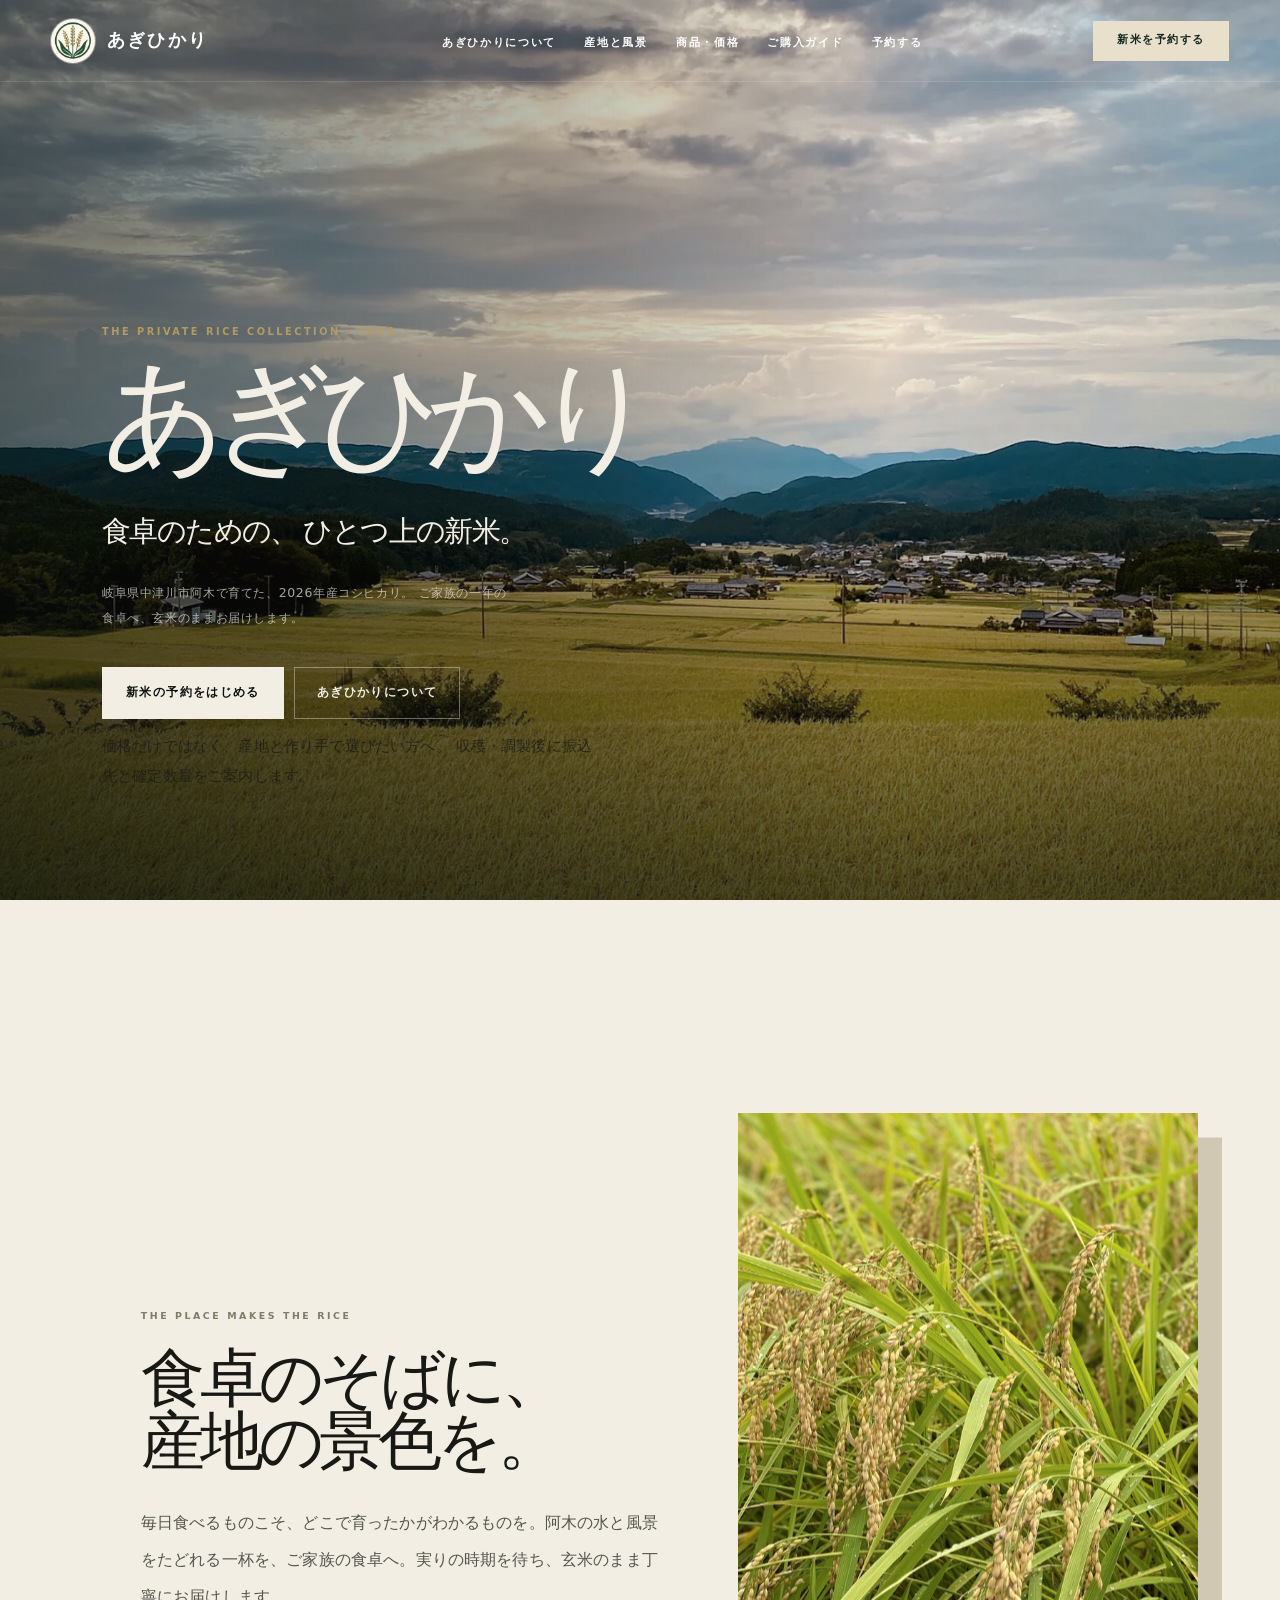
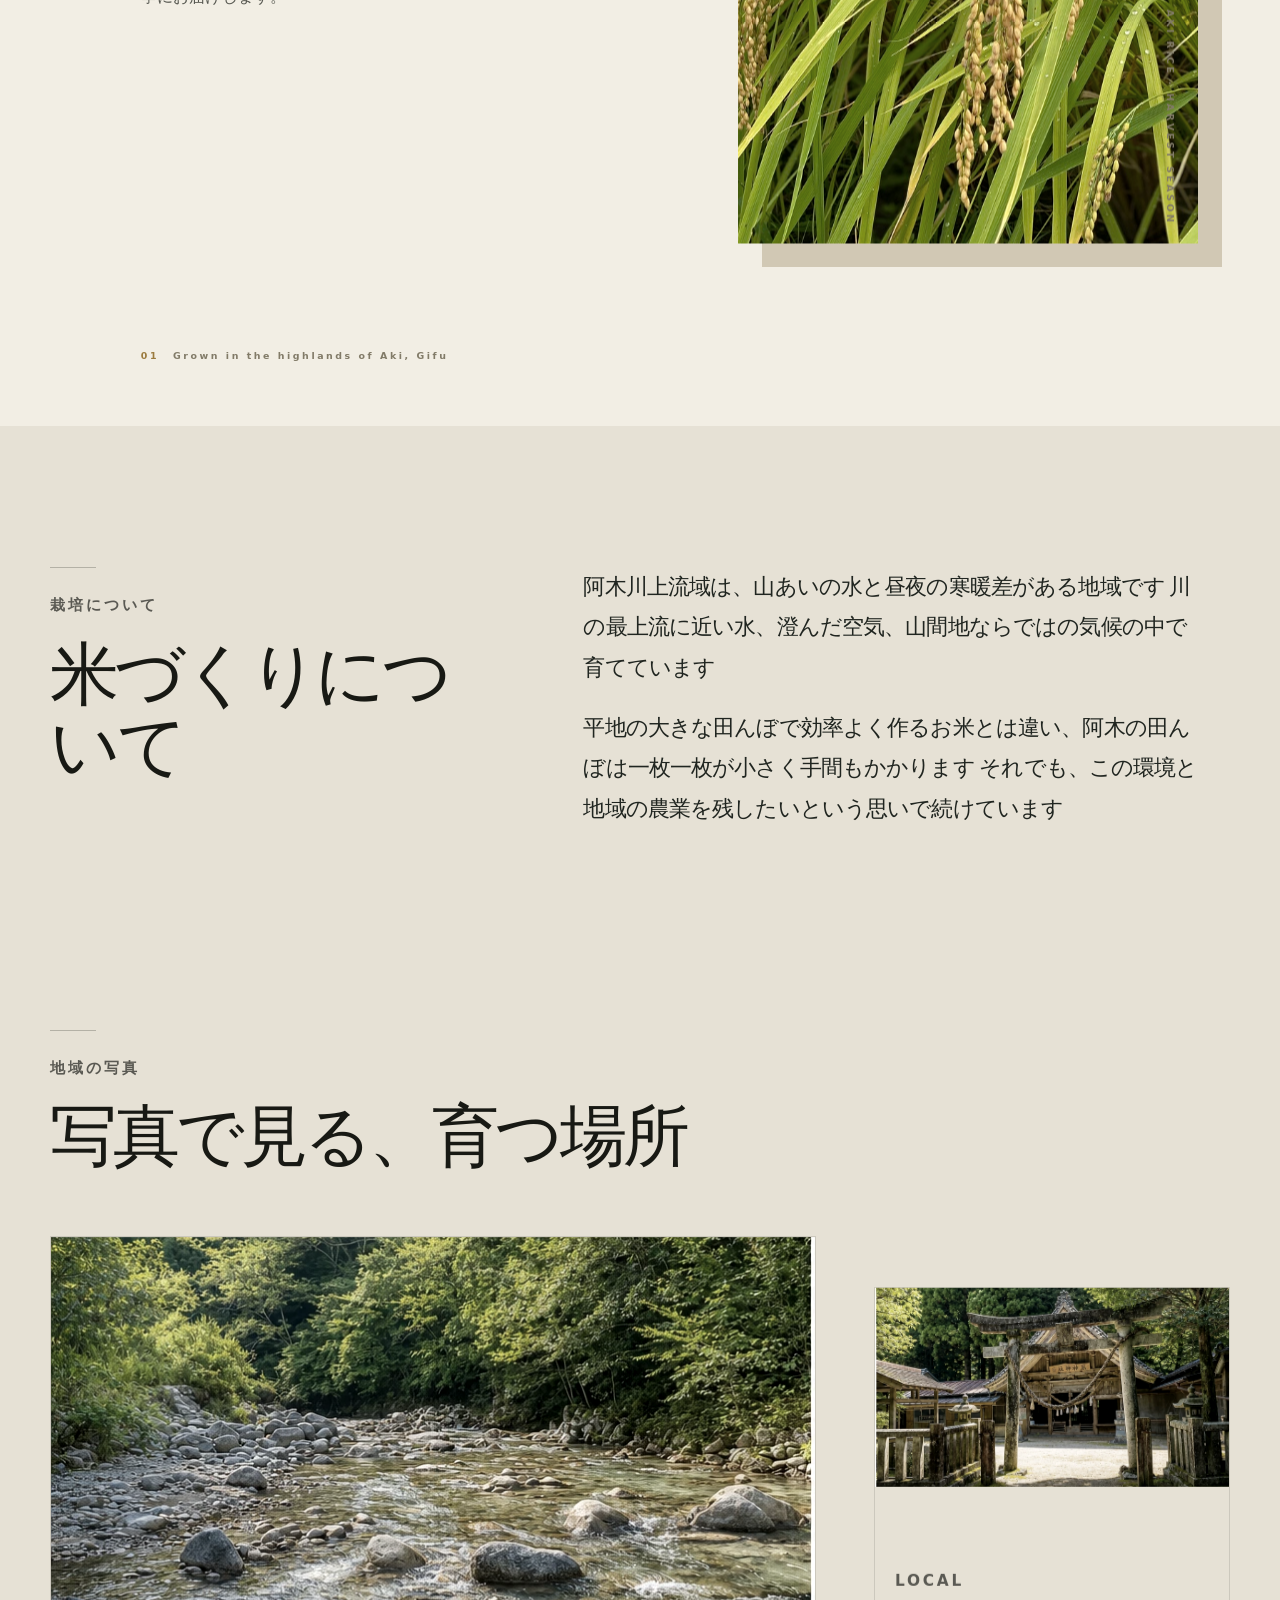
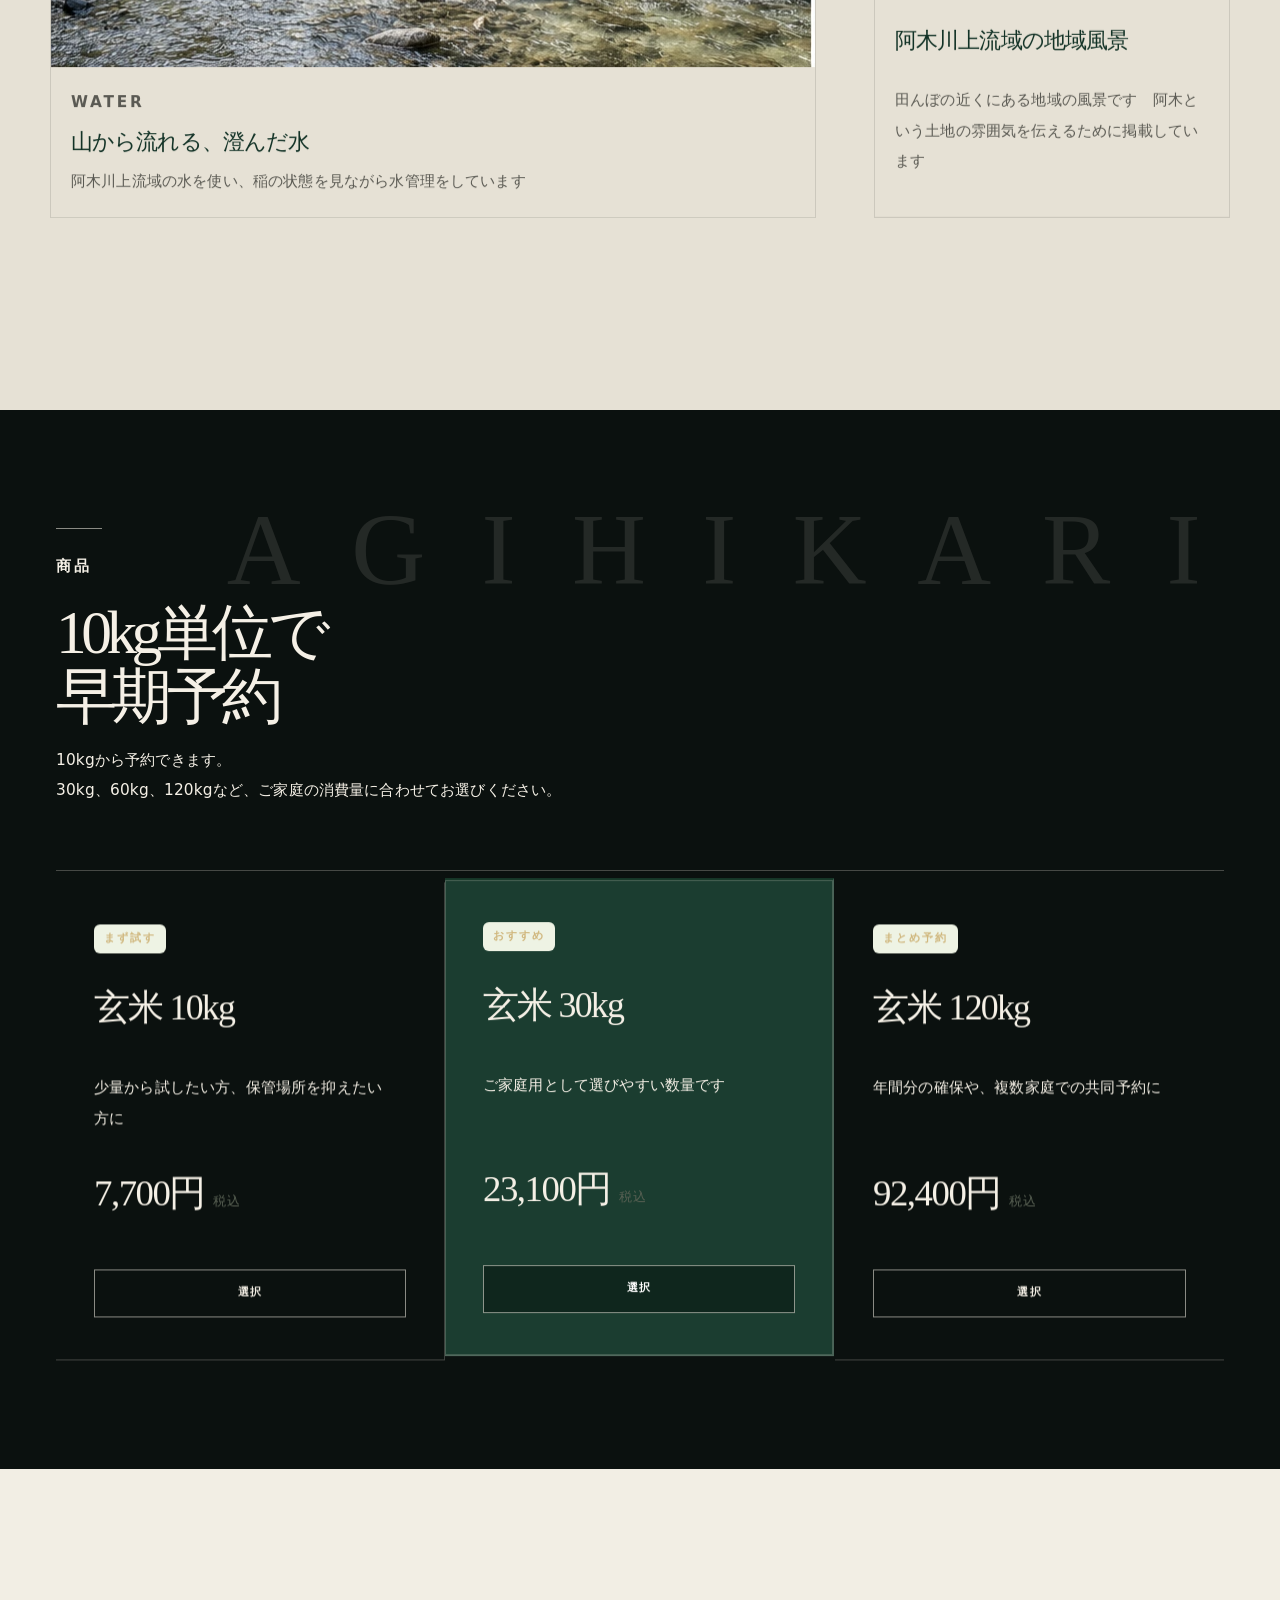
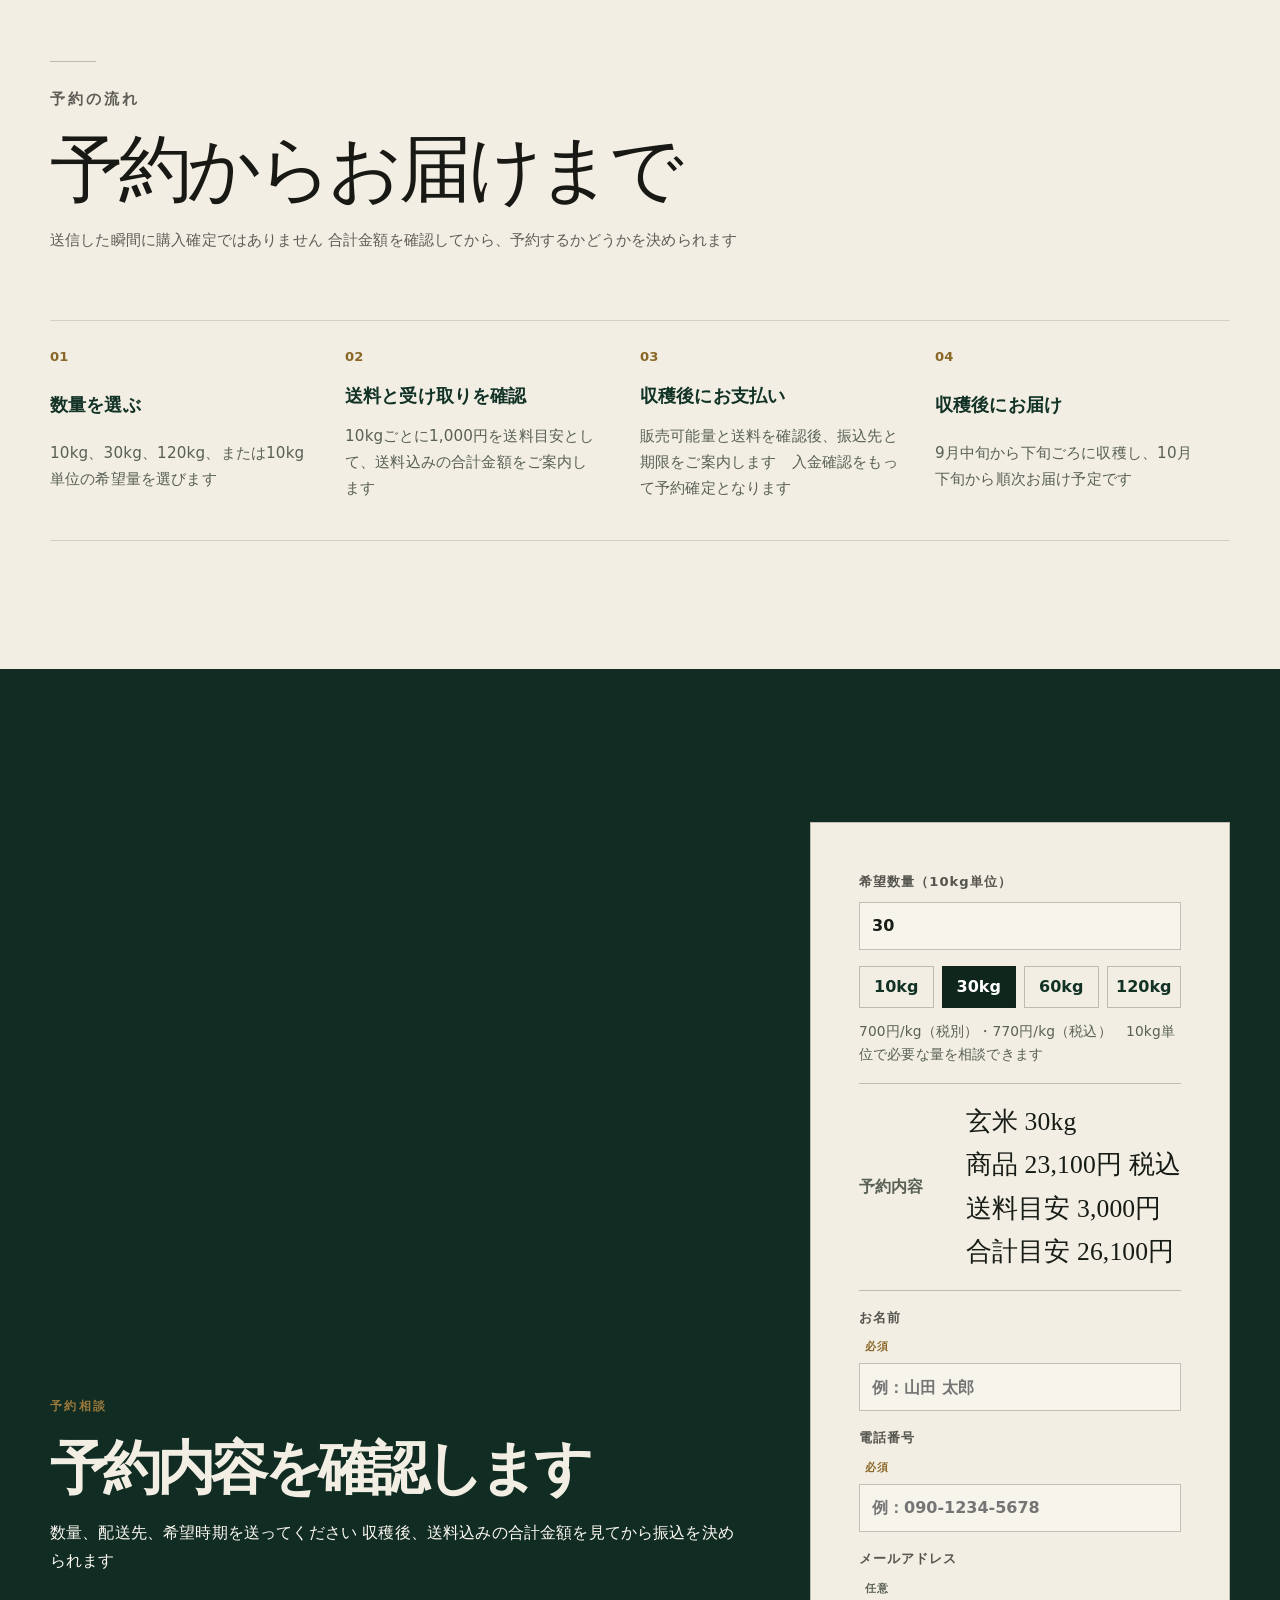
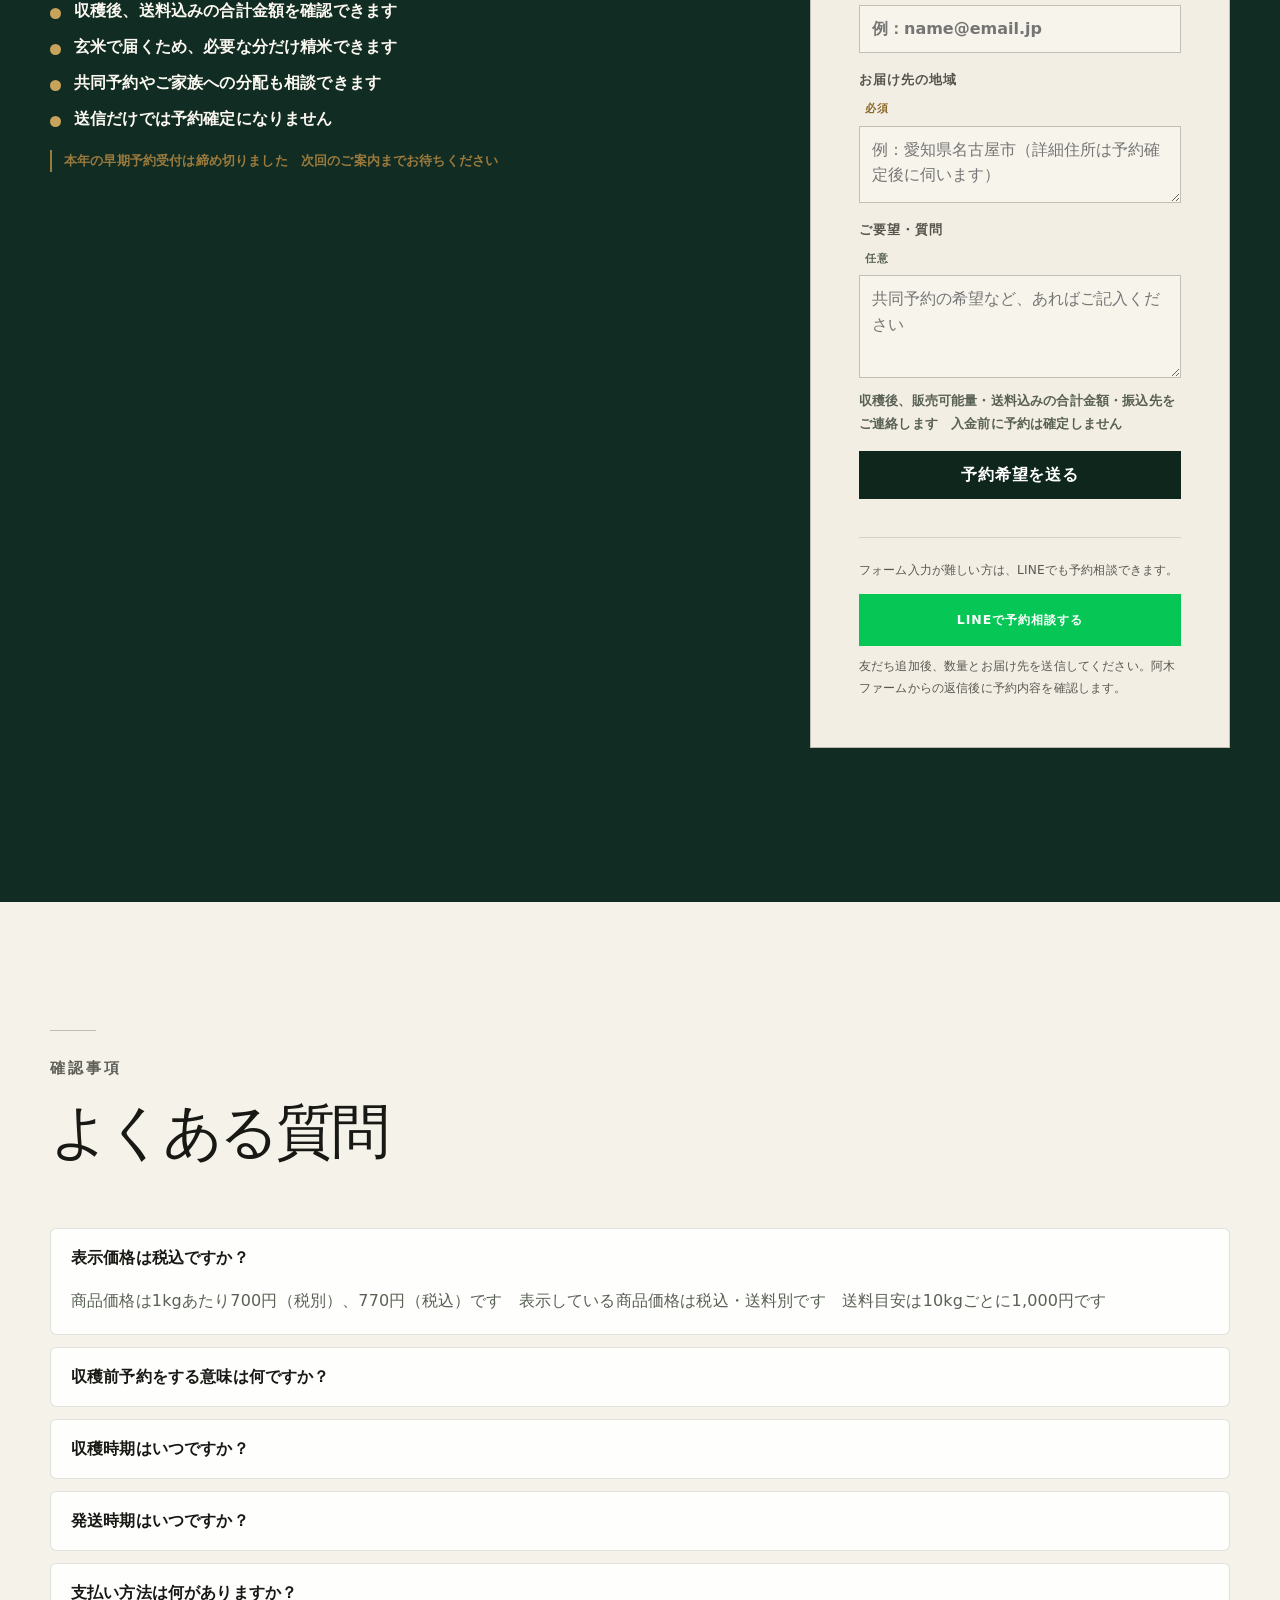
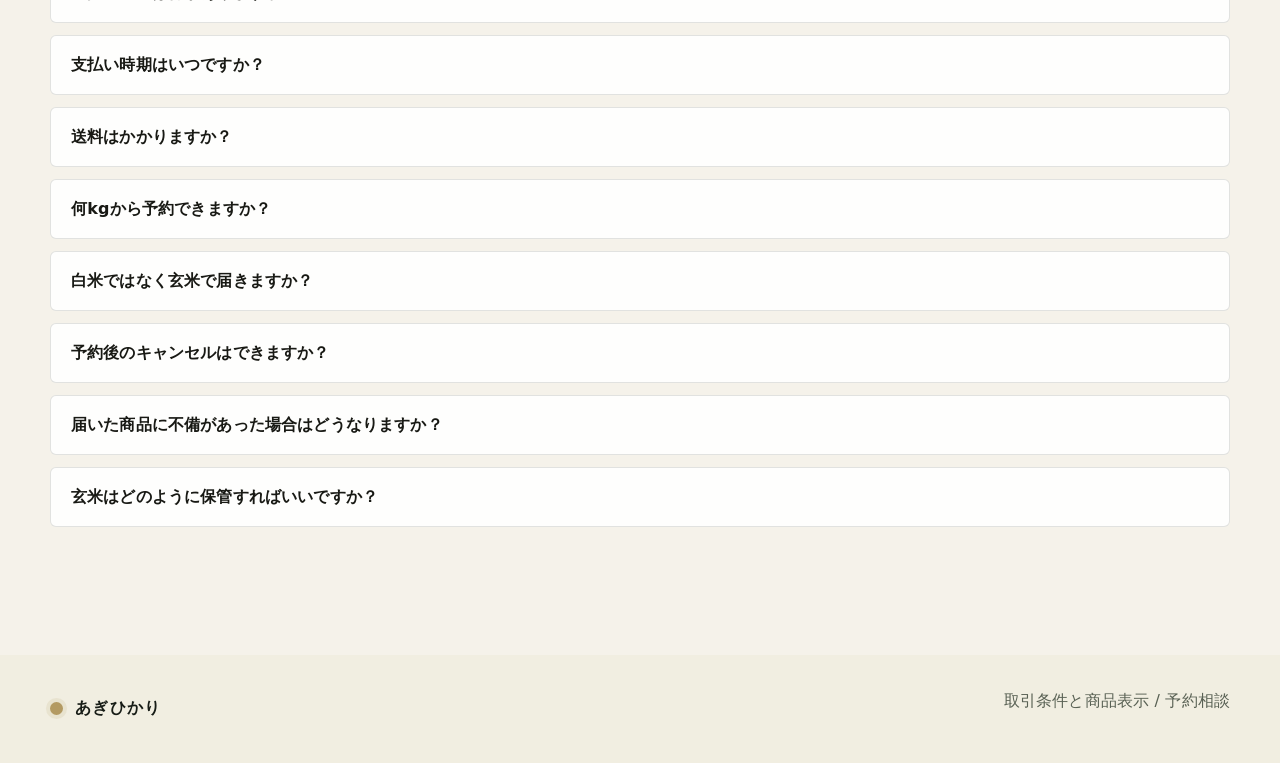
==== commit 122f96de: "Use kamon logo across site branding" ====
--- a/index.html
+++ b/index.html
@@ -22,9 +22,9 @@
       content="阿木川上流域の水、澄んだ空気、山あいの寒暖差で育つコシヒカリ玄米　地域の米づくりを応援する新米予約です"
     />
     <meta name="twitter:image" content="https://taka61716-pixel.github.io/agi-kome-lp/assets/akigawa-field-hero-premium.jpg" />
-    <link rel="icon" href="data:image/svg+xml,%3Csvg xmlns='http://www.w3.org/2000/svg' viewBox='0 0 100 100'%3E%3Ctext y='.9em' font-size='90'%3E%F0%9F%8C%BE%3C/text%3E%3C/svg%3E" />
+    <link rel="icon" type="image/png" href="assets/agihikari-kamon-logo.png" />
     <link rel="stylesheet" href="styles.css?v=rice-20260809-price700ex" />
-    <link rel="stylesheet" href="professional.css?v=rice-20260809-motion-v3" />
+    <link rel="stylesheet" href="professional.css?v=rice-20260809-motion-v3-logo1" />
 
     <!-- 構造化データ：商品情報 -->
     <script type="application/ld+json">
@@ -140,7 +140,7 @@
   <body>
     <header class="site-header" aria-label="サイトヘッダー">
       <a class="brand" href="#top" aria-label="あぎひかり トップへ">
-        <span class="brand-mark" aria-hidden="true"></span>
+        <img class="brand-logo" src="assets/agihikari-kamon-logo.png" alt="" aria-hidden="true" />
         <span>あぎひかり</span>
       </a>
       <nav class="site-nav" aria-label="ページ内ナビゲーション">
--- a/professional.css
+++ b/professional.css
@@ -1567,3 +1567,23 @@
     padding: 42px 38px !important;
   }
 }
+
+/* OFFICIAL KAMON LOGO */
+.site-header .brand-logo {
+  display: block;
+  width: 44px;
+  height: 44px;
+  flex: 0 0 44px;
+  border-radius: 50%;
+  object-fit: cover;
+  background: #f7f2e7;
+  box-shadow: 0 0 0 1px rgba(242, 238, 228, .38);
+}
+
+@media (max-width: 760px) {
+  .site-header .brand-logo {
+    width: 38px;
+    height: 38px;
+    flex-basis: 38px;
+  }
+}
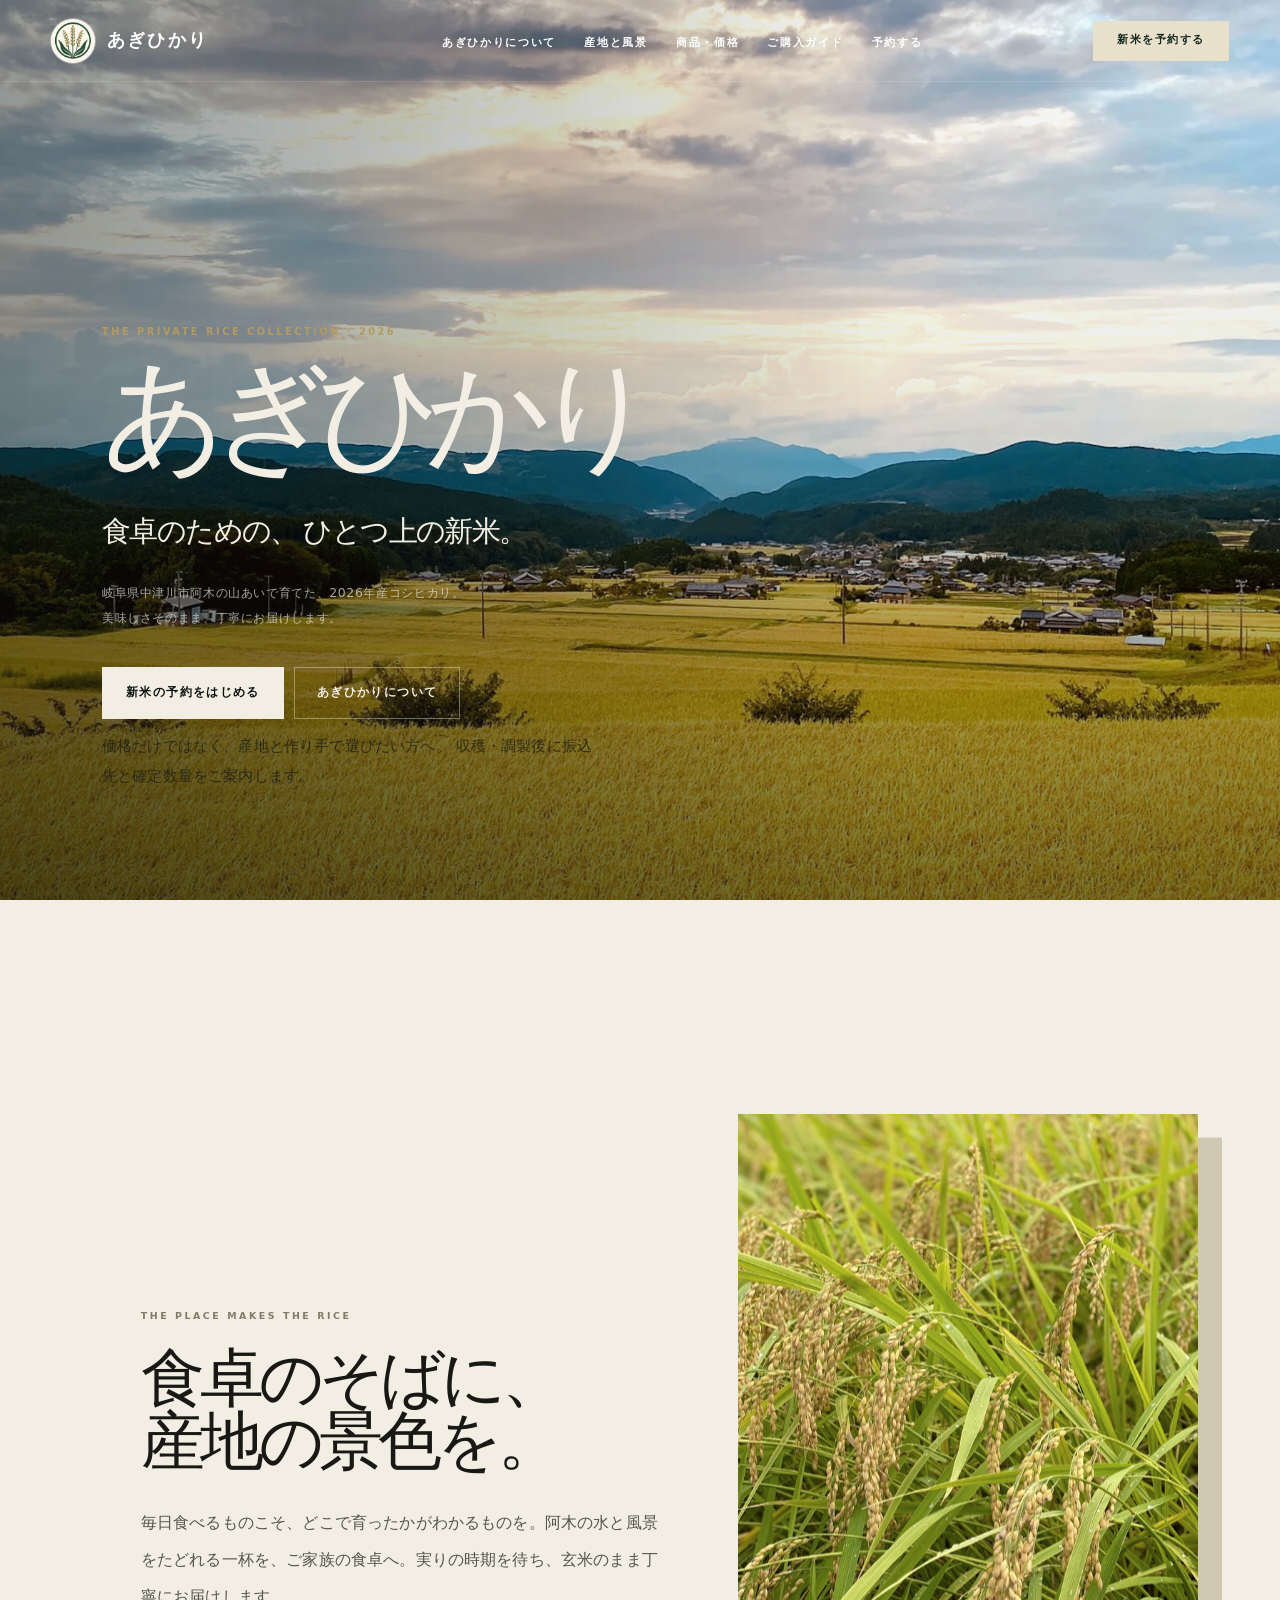
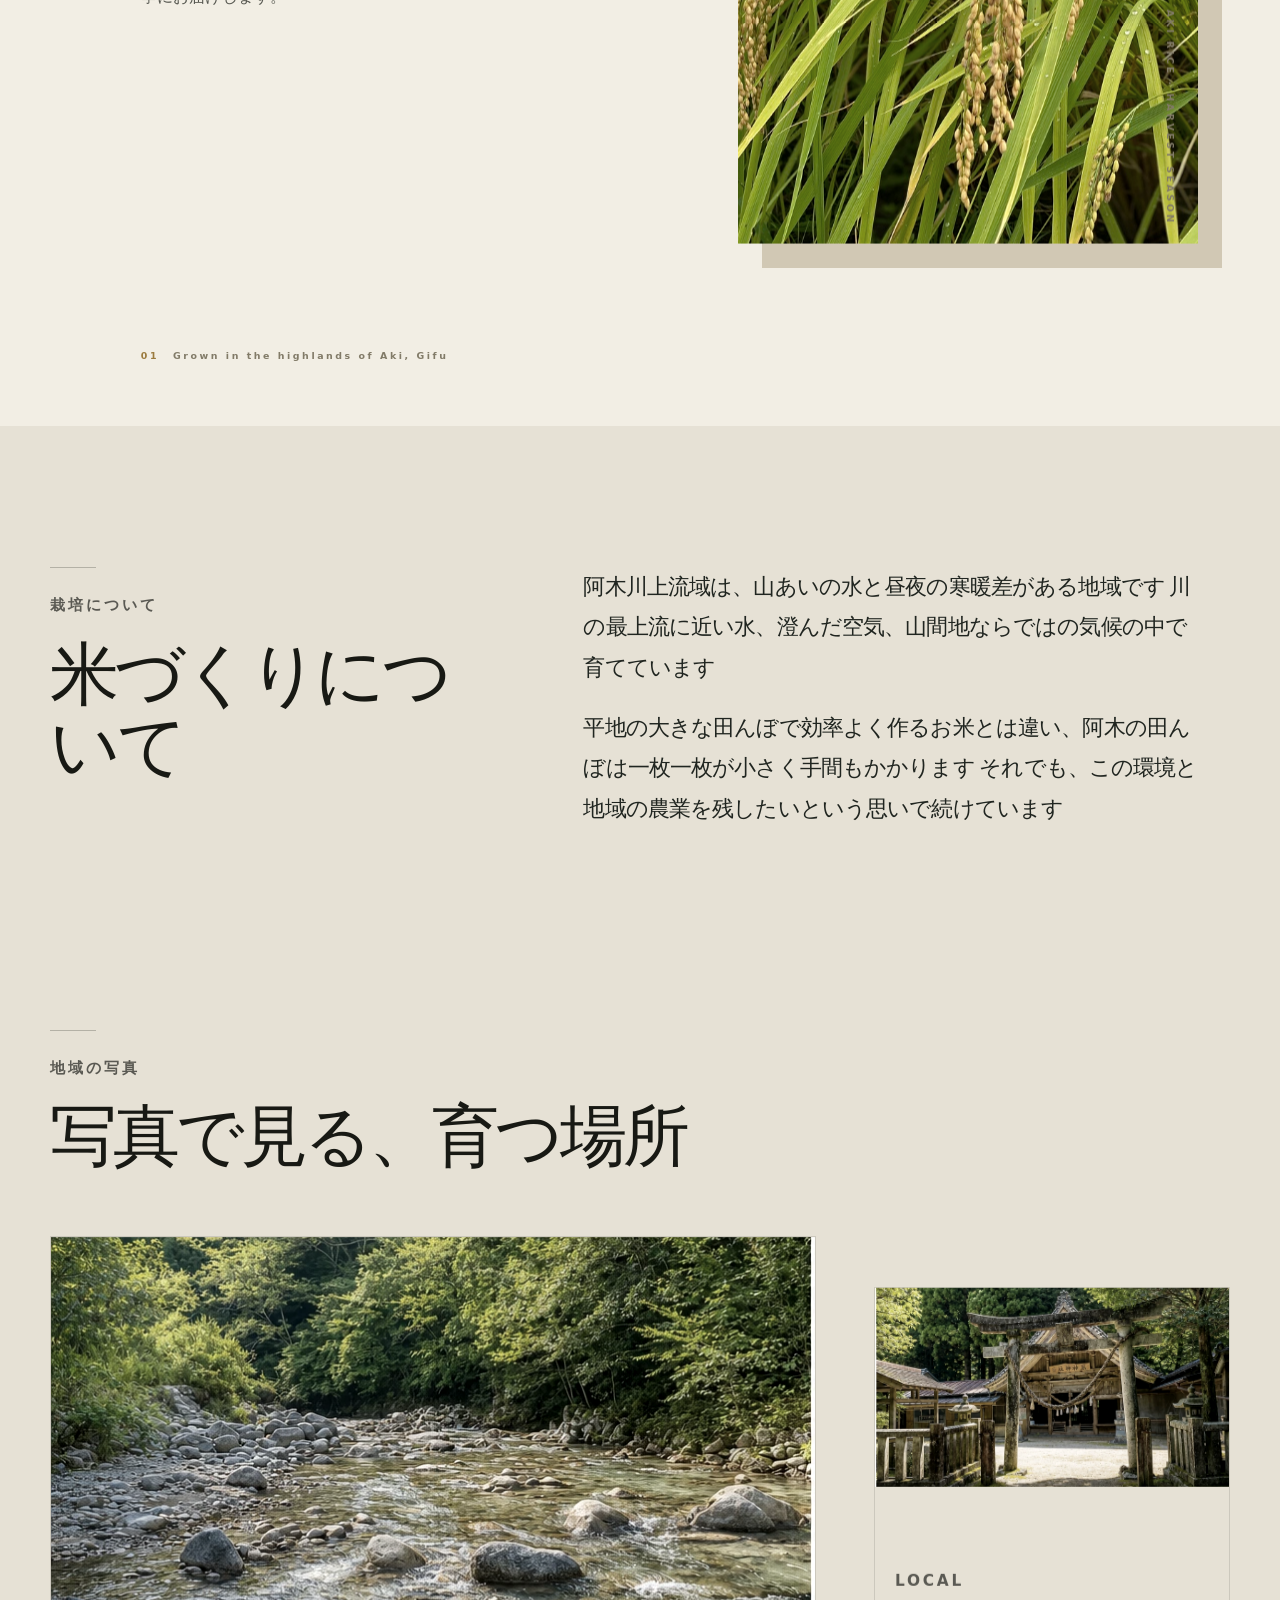
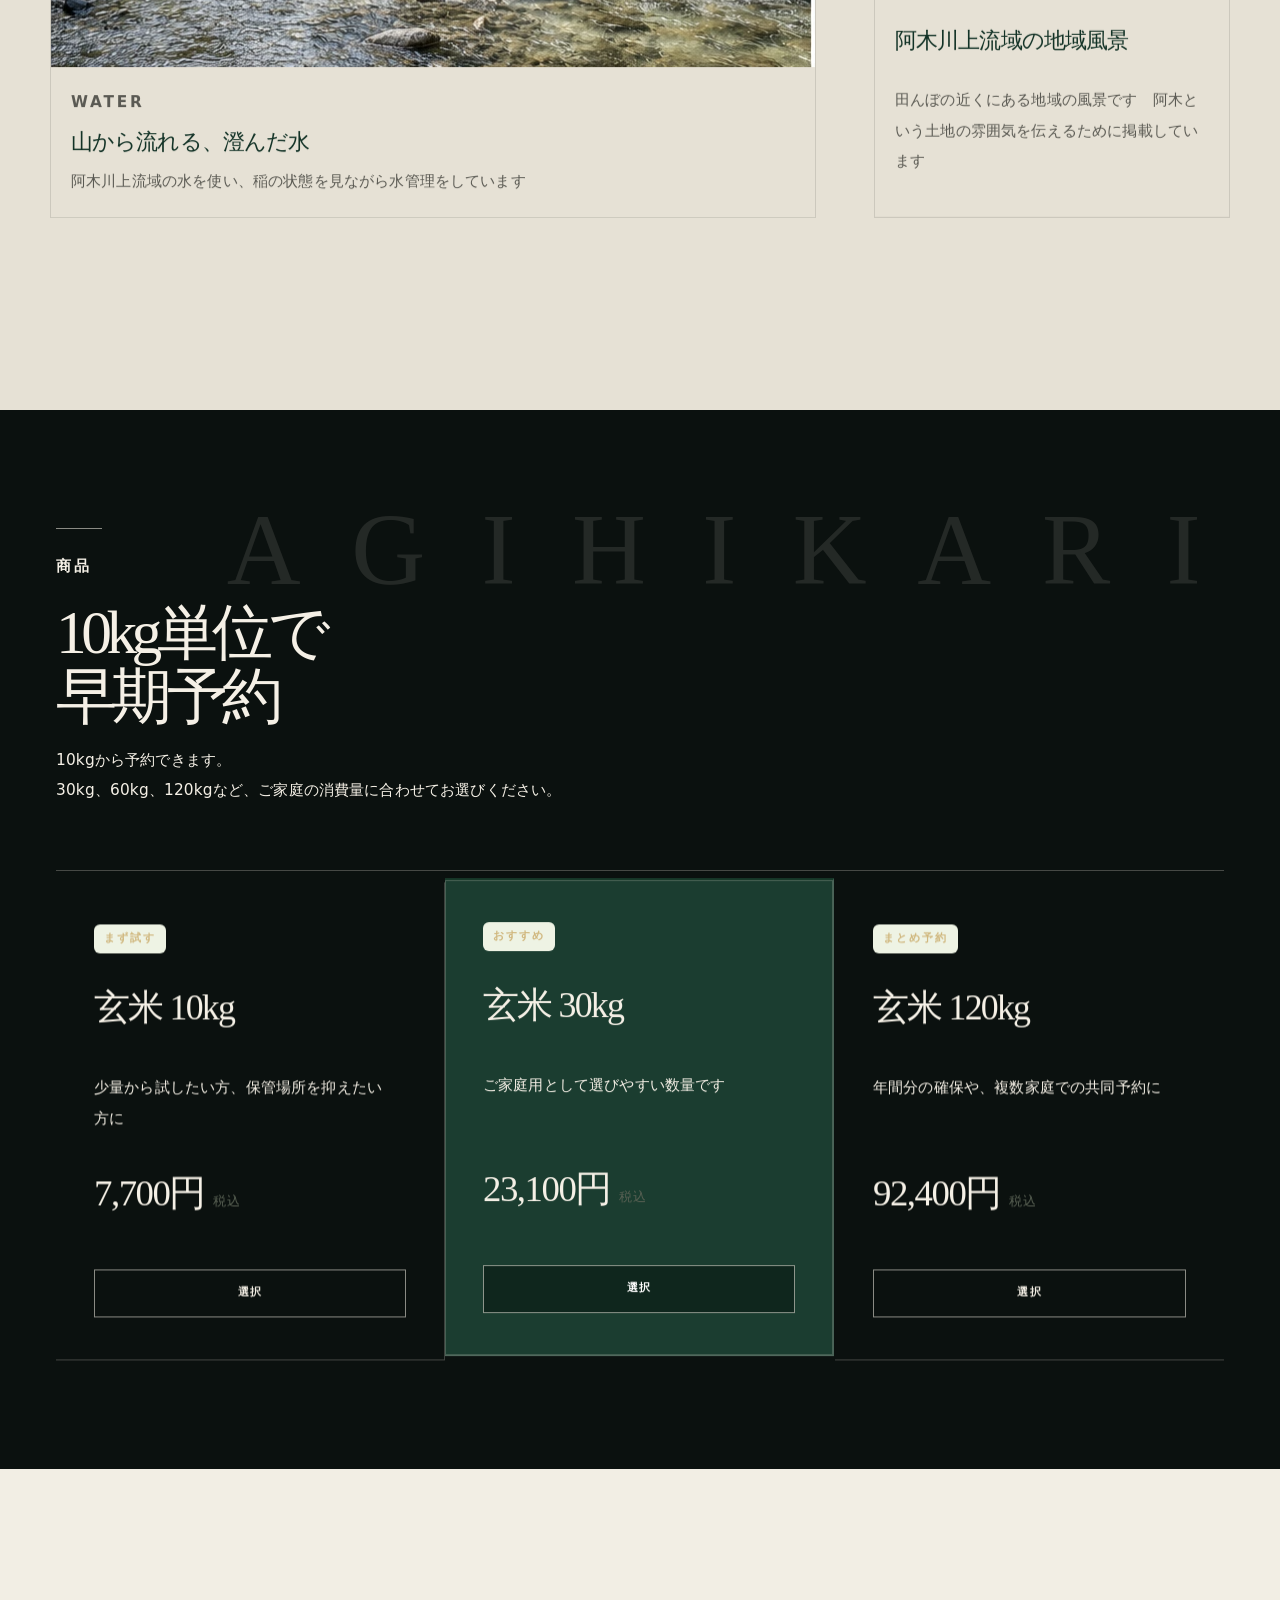
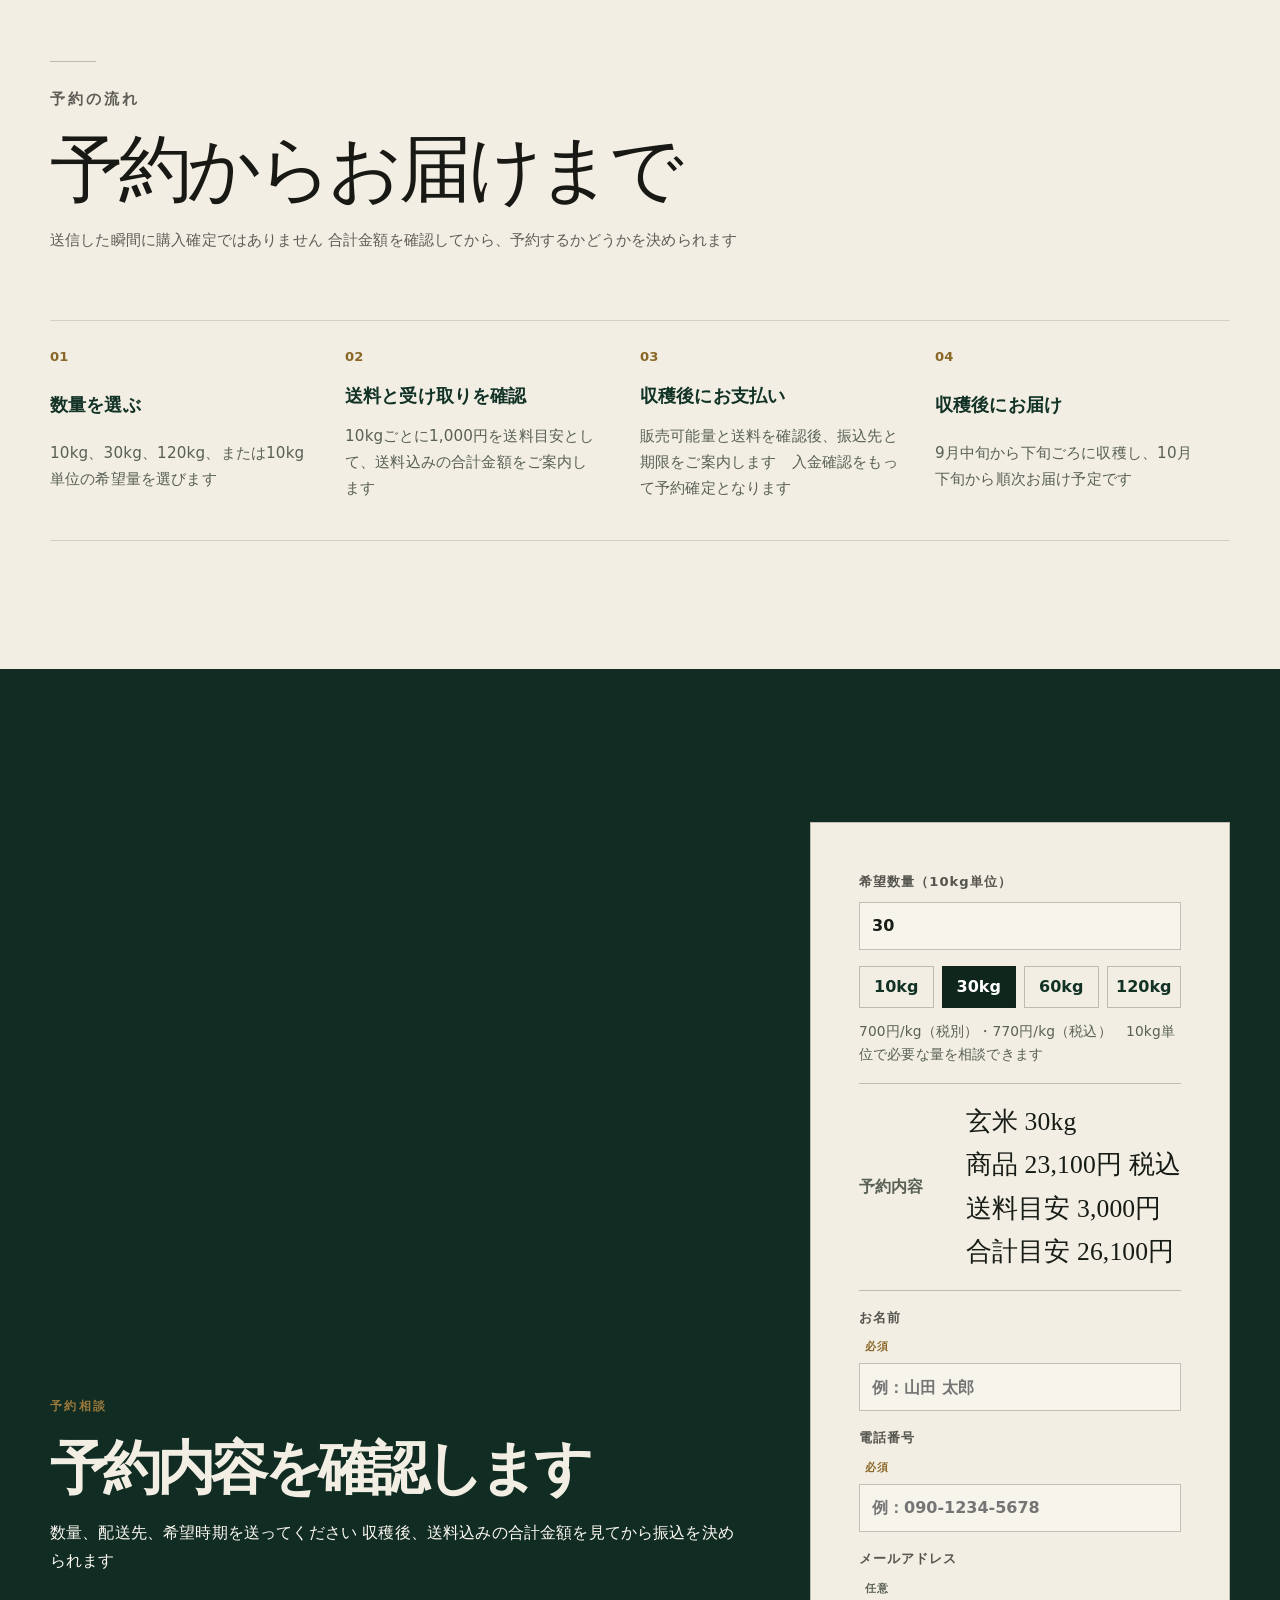
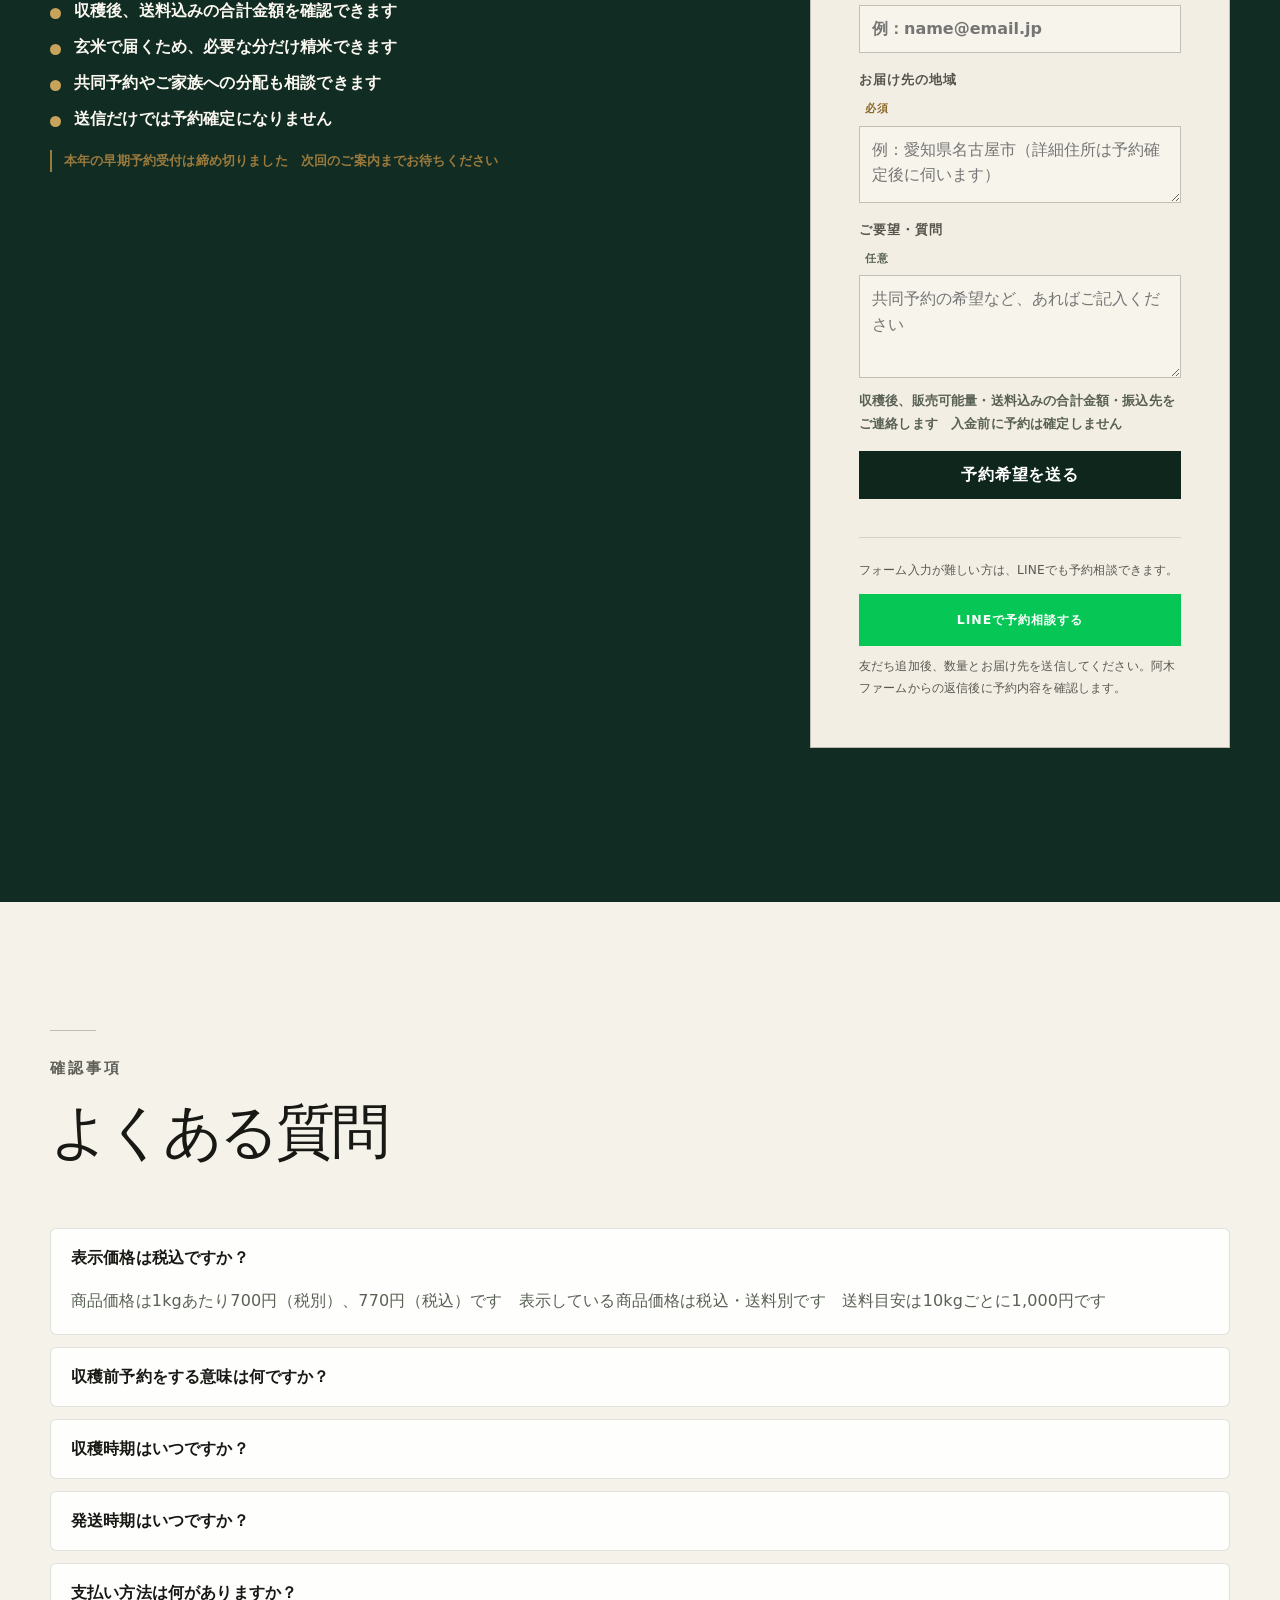
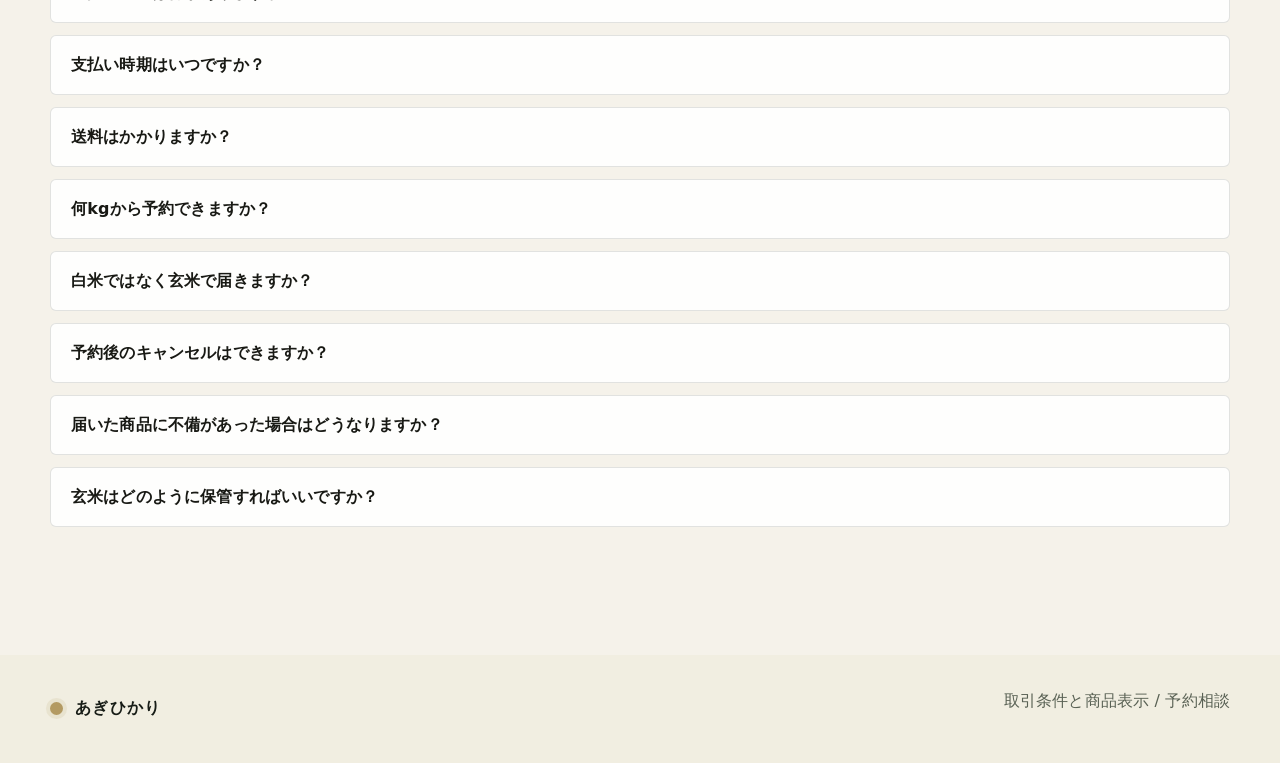
==== commit 3677abe1: "Brighten hero and refine delivery copy" ====
--- a/index.html
+++ b/index.html
@@ -24,7 +24,7 @@
     <meta name="twitter:image" content="https://taka61716-pixel.github.io/agi-kome-lp/assets/akigawa-field-hero-premium.jpg" />
     <link rel="icon" type="image/png" href="assets/agihikari-kamon-logo.png" />
     <link rel="stylesheet" href="styles.css?v=rice-20260809-price700ex" />
-    <link rel="stylesheet" href="professional.css?v=rice-20260809-motion-v3-logo1" />
+    <link rel="stylesheet" href="professional.css?v=rice-20260809-motion-v3-logo1-hero2" />
 
     <!-- 構造化データ：商品情報 -->
     <script type="application/ld+json">
@@ -177,8 +177,8 @@
             <span>ひとつ上の新米。</span>
           </p>
           <p class="hero-note copy-lines">
-            <span>岐阜県中津川市阿木で育てた、2026年産コシヒカリ。</span>
-            <span>ご家族の一年の食卓へ、玄米のままお届けします。</span>
+            <span>岐阜県中津川市阿木の山あいで育てた、2026年産コシヒカリ。</span>
+            <span>美味しさそのまま、丁寧にお届けします。</span>
           </p>
           <p class="deadline-banner" id="deadlineBannerHero" role="status"></p>
           <div class="hero-actions">
--- a/professional.css
+++ b/professional.css
@@ -1587,3 +1587,35 @@
     flex-basis: 38px;
   }
 }
+
+/* FINAL HERO BRIGHTNESS AND REQUESTED TWO-LINE COPY */
+.hero-image {
+  filter: saturate(.96) contrast(1.01) brightness(1.12) !important;
+}
+
+.hero-media::after {
+  background:
+    linear-gradient(90deg, rgba(7, 14, 11, .28) 0%, rgba(7, 14, 11, .12) 38%, transparent 72%),
+    linear-gradient(0deg, rgba(7, 14, 11, .18), transparent 54%) !important;
+}
+
+.hero-overlay {
+  background:
+    linear-gradient(180deg, rgba(5, 13, 10, .03) 0%, rgba(5, 13, 10, .07) 42%, rgba(5, 13, 10, .44) 100%),
+    linear-gradient(90deg, rgba(5, 13, 10, .18), transparent 68%) !important;
+}
+
+.hero .hero-note span {
+  display: block !important;
+}
+
+@media (max-width: 760px) {
+  .hero .hero-note {
+    font-size: min(.66rem, 2.7vw) !important;
+    letter-spacing: 0 !important;
+    line-height: 1.8 !important;
+  }
+  .hero .hero-note span {
+    white-space: nowrap !important;
+  }
+}
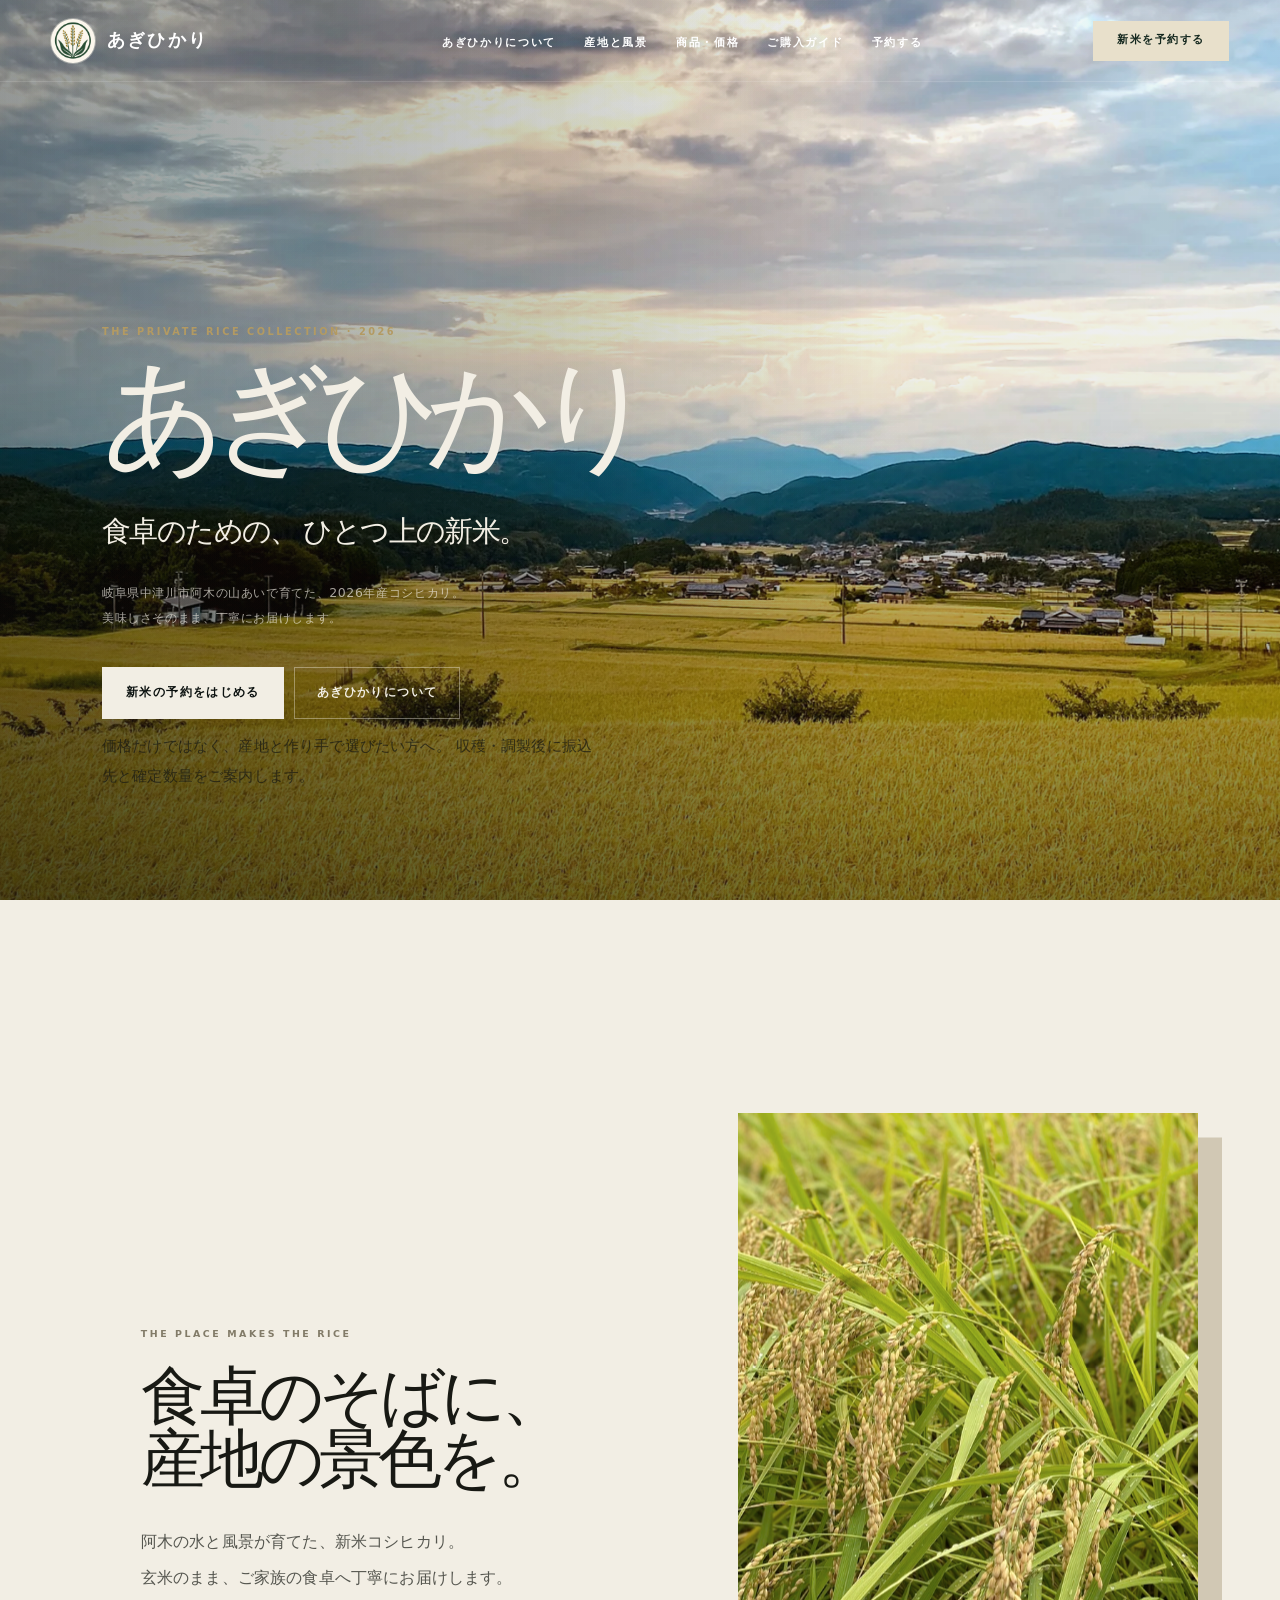
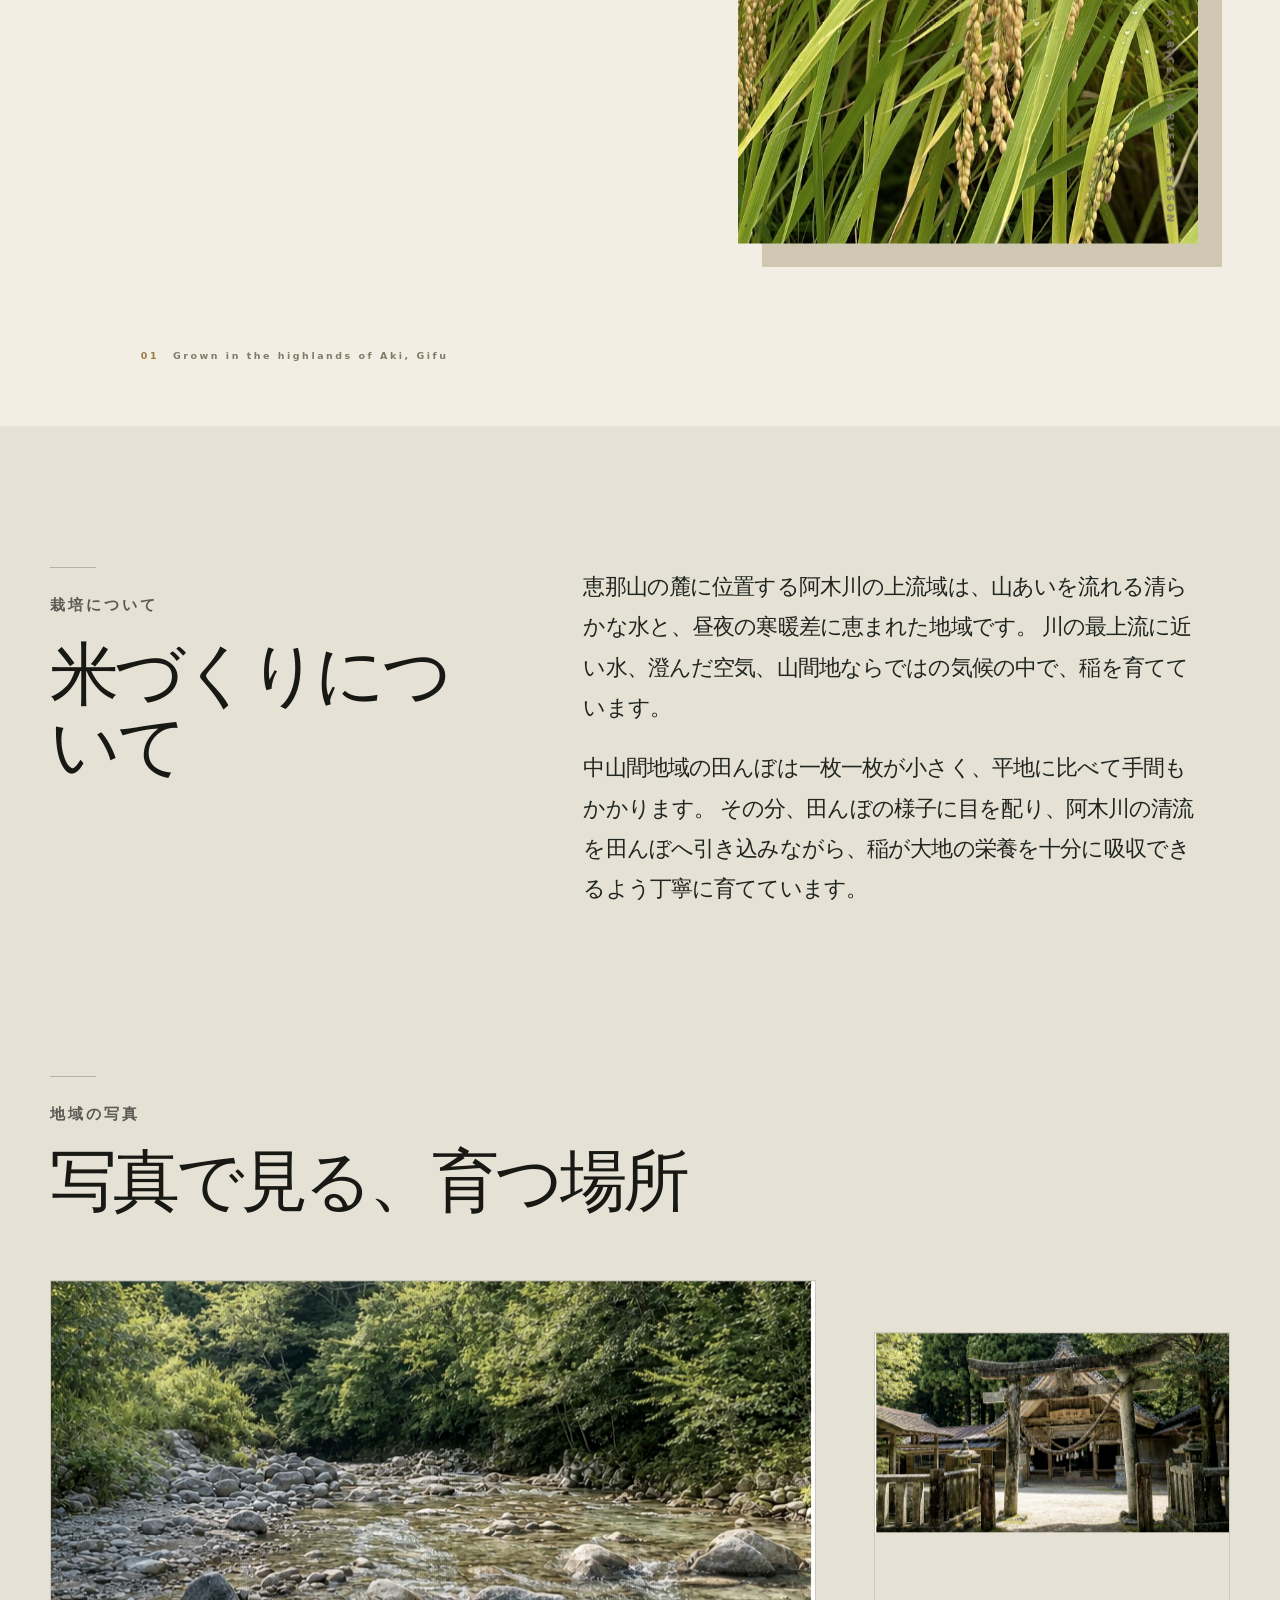
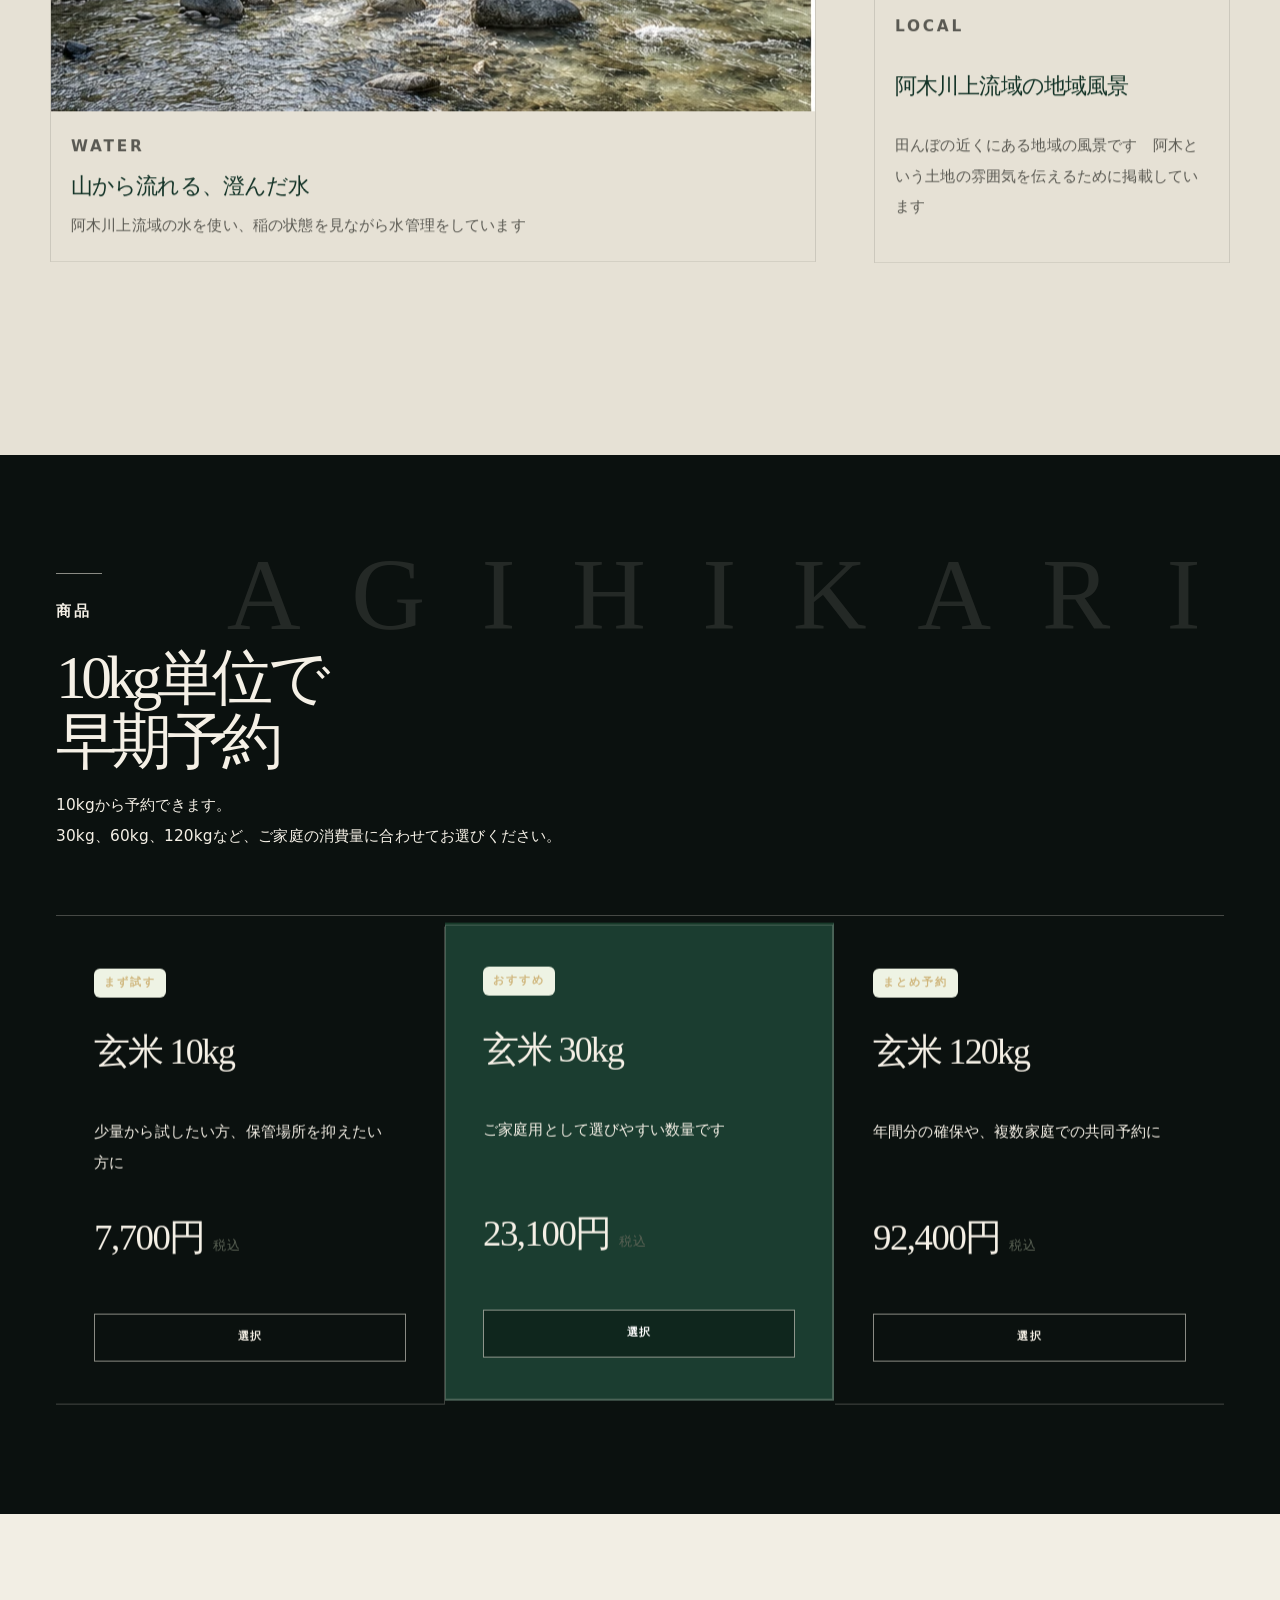
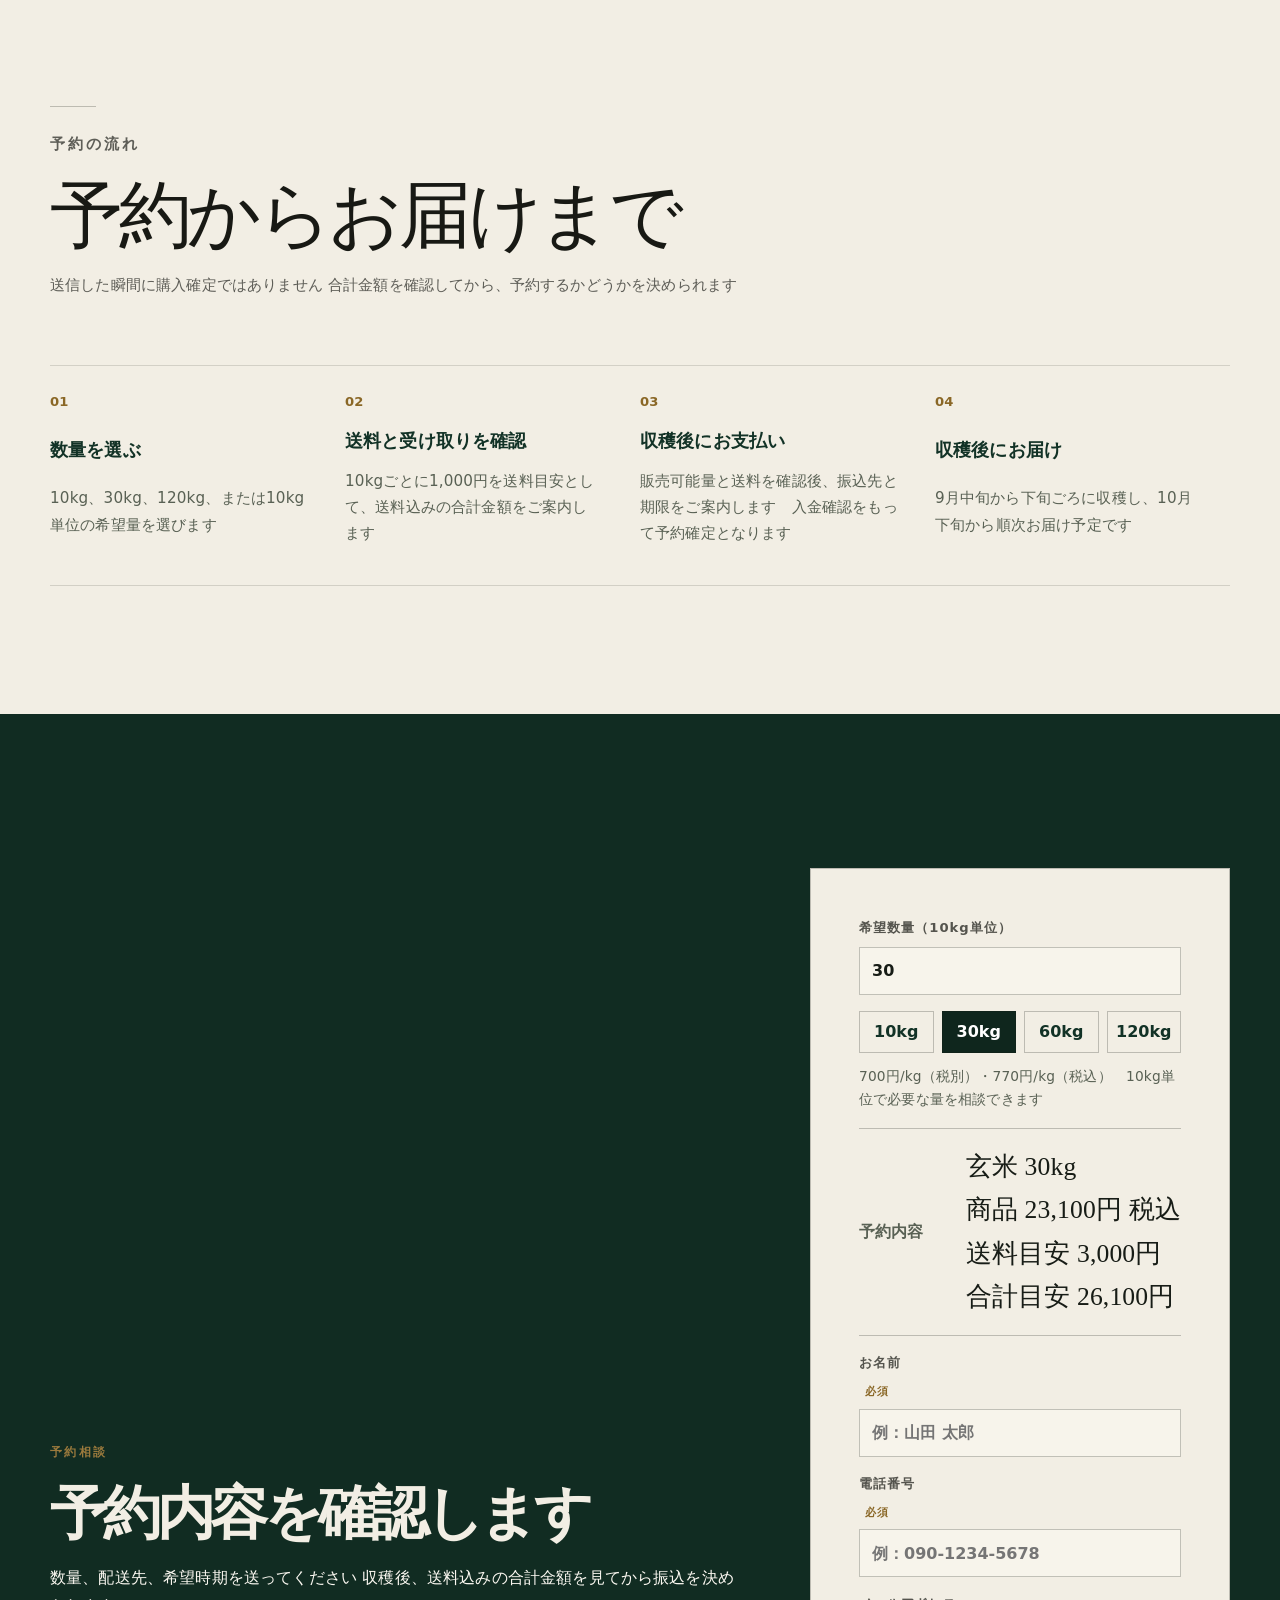
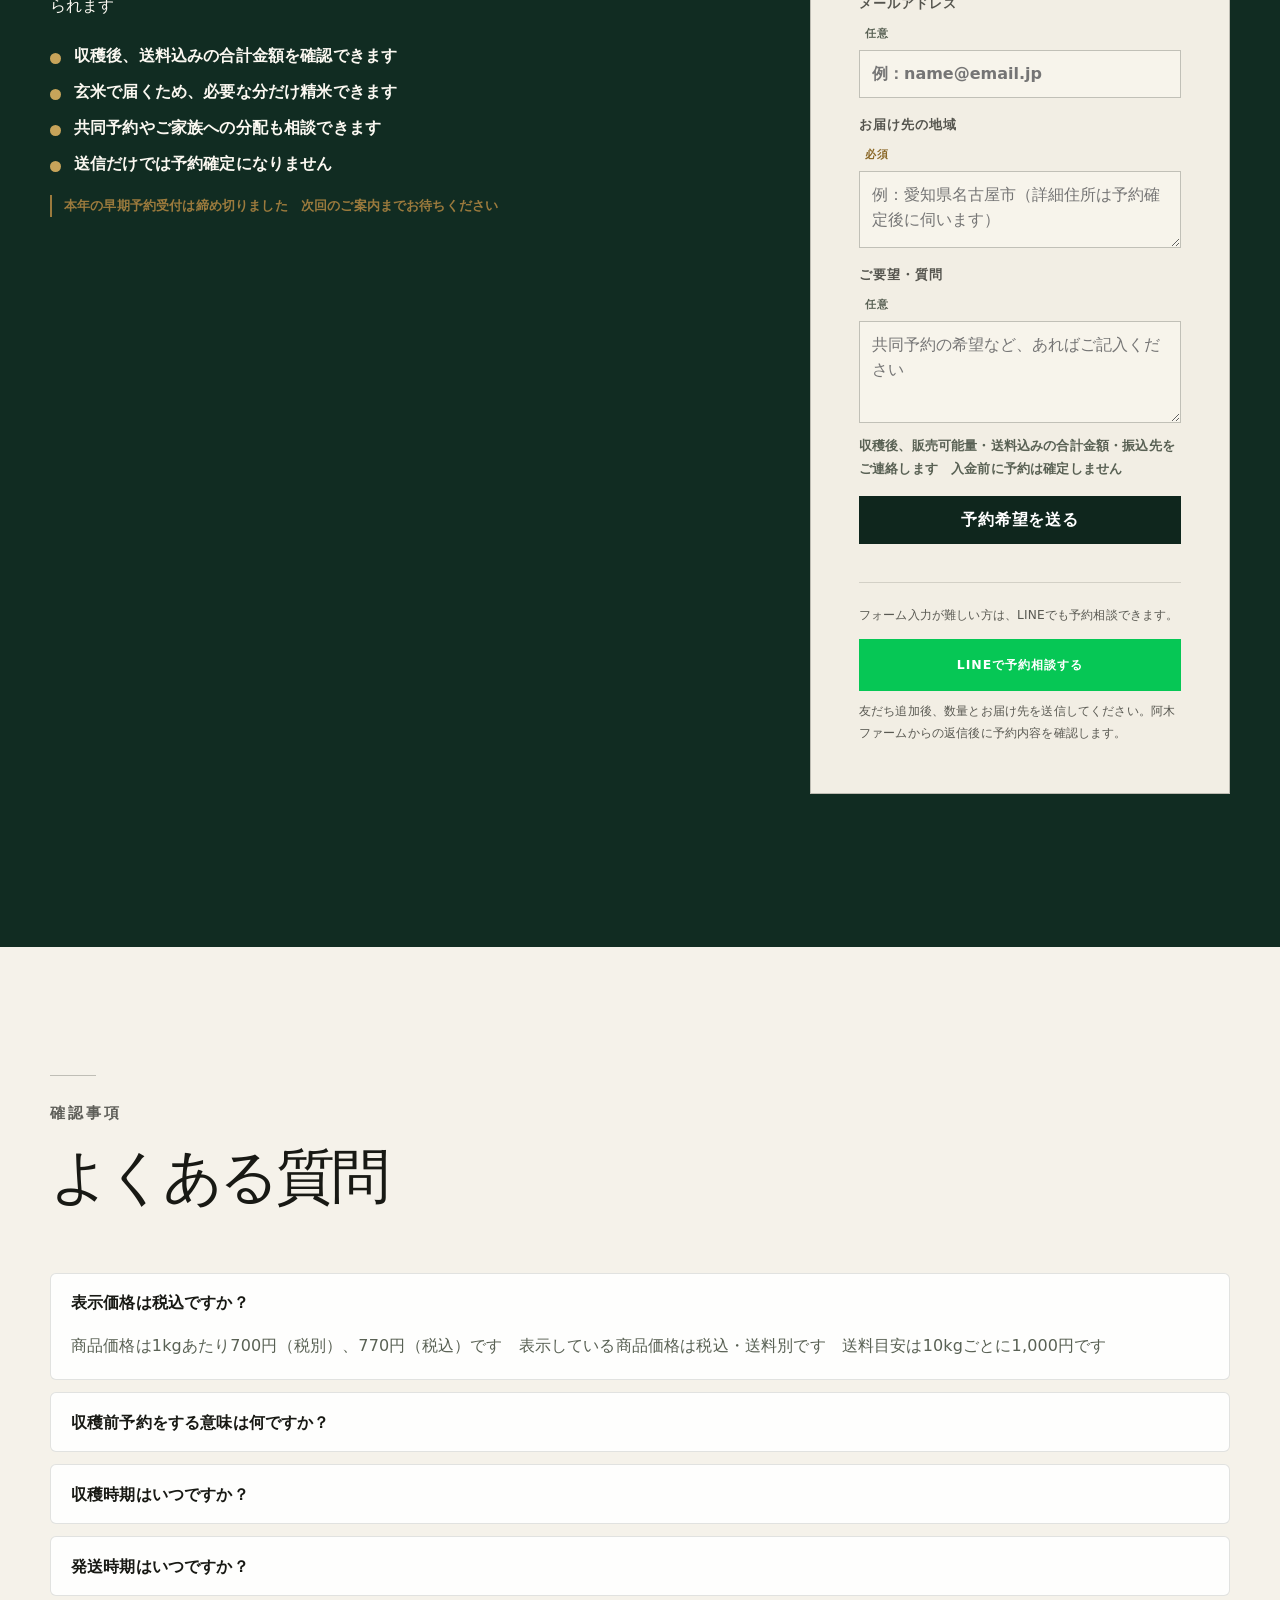
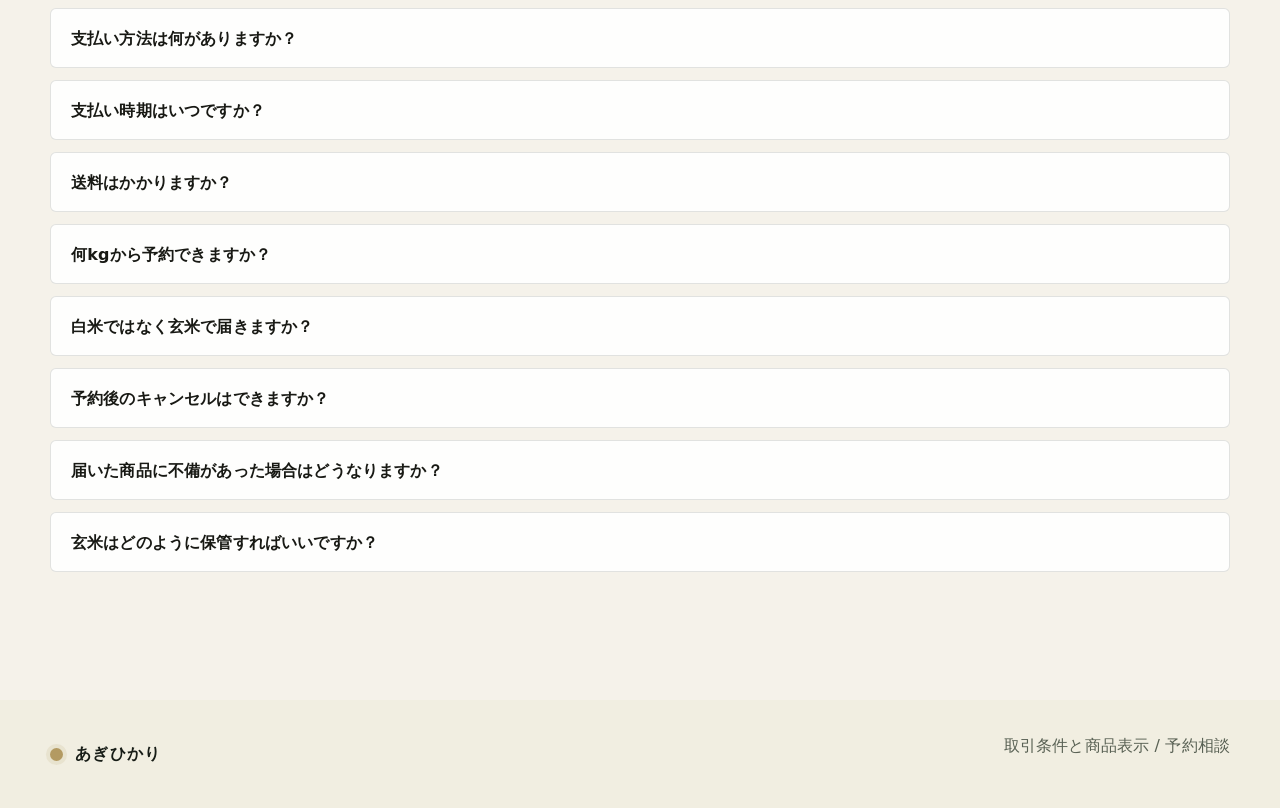
==== commit 40a99176: "Refine rice-making story and origin copy" ====
--- a/index.html
+++ b/index.html
@@ -24,7 +24,7 @@
     <meta name="twitter:image" content="https://taka61716-pixel.github.io/agi-kome-lp/assets/akigawa-field-hero-premium.jpg" />
     <link rel="icon" type="image/png" href="assets/agihikari-kamon-logo.png" />
     <link rel="stylesheet" href="styles.css?v=rice-20260809-price700ex" />
-    <link rel="stylesheet" href="professional.css?v=rice-20260809-motion-v3-logo1-hero2" />
+    <link rel="stylesheet" href="professional.css?v=rice-20260809-motion-v3-logo1-hero2-copy3" />
 
     <!-- 構造化データ：商品情報 -->
     <script type="application/ld+json">
@@ -215,7 +215,10 @@
         <div class="signature-copy">
           <p class="signature-kicker">THE PLACE MAKES THE RICE</p>
           <h2><span class="heading-line">食卓のそばに、</span><span class="heading-line">産地の景色を。</span></h2>
-          <p>毎日食べるものこそ、どこで育ったかがわかるものを。阿木の水と風景をたどれる一杯を、ご家族の食卓へ。実りの時期を待ち、玄米のまま丁寧にお届けします。</p>
+          <p class="signature-body">
+            <span>阿木の水と風景が育てた、新米コシヒカリ。</span>
+            <span>玄米のまま、ご家族の食卓へ丁寧にお届けします。</span>
+          </p>
         </div>
         <figure class="signature-image">
           <img src="assets/agihikari-rice-ear.jpg" alt="実りを迎えた阿木の稲穂" loading="lazy" />
@@ -376,16 +379,16 @@
           </div>
           <div class="story-copy">
             <p>
-              阿木川上流域は、山あいの水と昼夜の寒暖差がある地域です
-              川の最上流に近い水、澄んだ空気、山間地ならではの気候の中で育てています
+              恵那山の麓に位置する阿木川の上流域は、山あいを流れる清らかな水と、昼夜の寒暖差に恵まれた地域です。
+              川の最上流に近い水、澄んだ空気、山間地ならではの気候の中で、稲を育てています。
             </p>
             <p>
-              平地の大きな田んぼで効率よく作るお米とは違い、阿木の田んぼは一枚一枚が小さく手間もかかります
-              それでも、この環境と地域の農業を残したいという思いで続けています
+              中山間地域の田んぼは一枚一枚が小さく、平地に比べて手間もかかります。
+              その分、田んぼの様子に目を配り、阿木川の清流を田んぼへ引き込みながら、稲が大地の栄養を十分に吸収できるよう丁寧に育てています。
             </p>
             <p>
-              安さで選ぶお米ではありません
-              どこで、どんな環境で、誰が育てたお米を食べるかを大切にする方へお届けします
+              この土地で受け継がれてきた田んぼと米づくりは、阿木の風景そのものです。
+              おいしいお米をお届けすることを通して、この貴重な環境を次の世代へ守り継いでいきたいと考えています。
             </p>
             <p>
               玄米でお届けするため、ご家庭やお近くの精米所で白米・分づき米・玄米食などに調整できます
--- a/professional.css
+++ b/professional.css
@@ -1619,3 +1619,7 @@
     white-space: nowrap !important;
   }
 }
+
+.signature-body span {
+  display: block;
+}
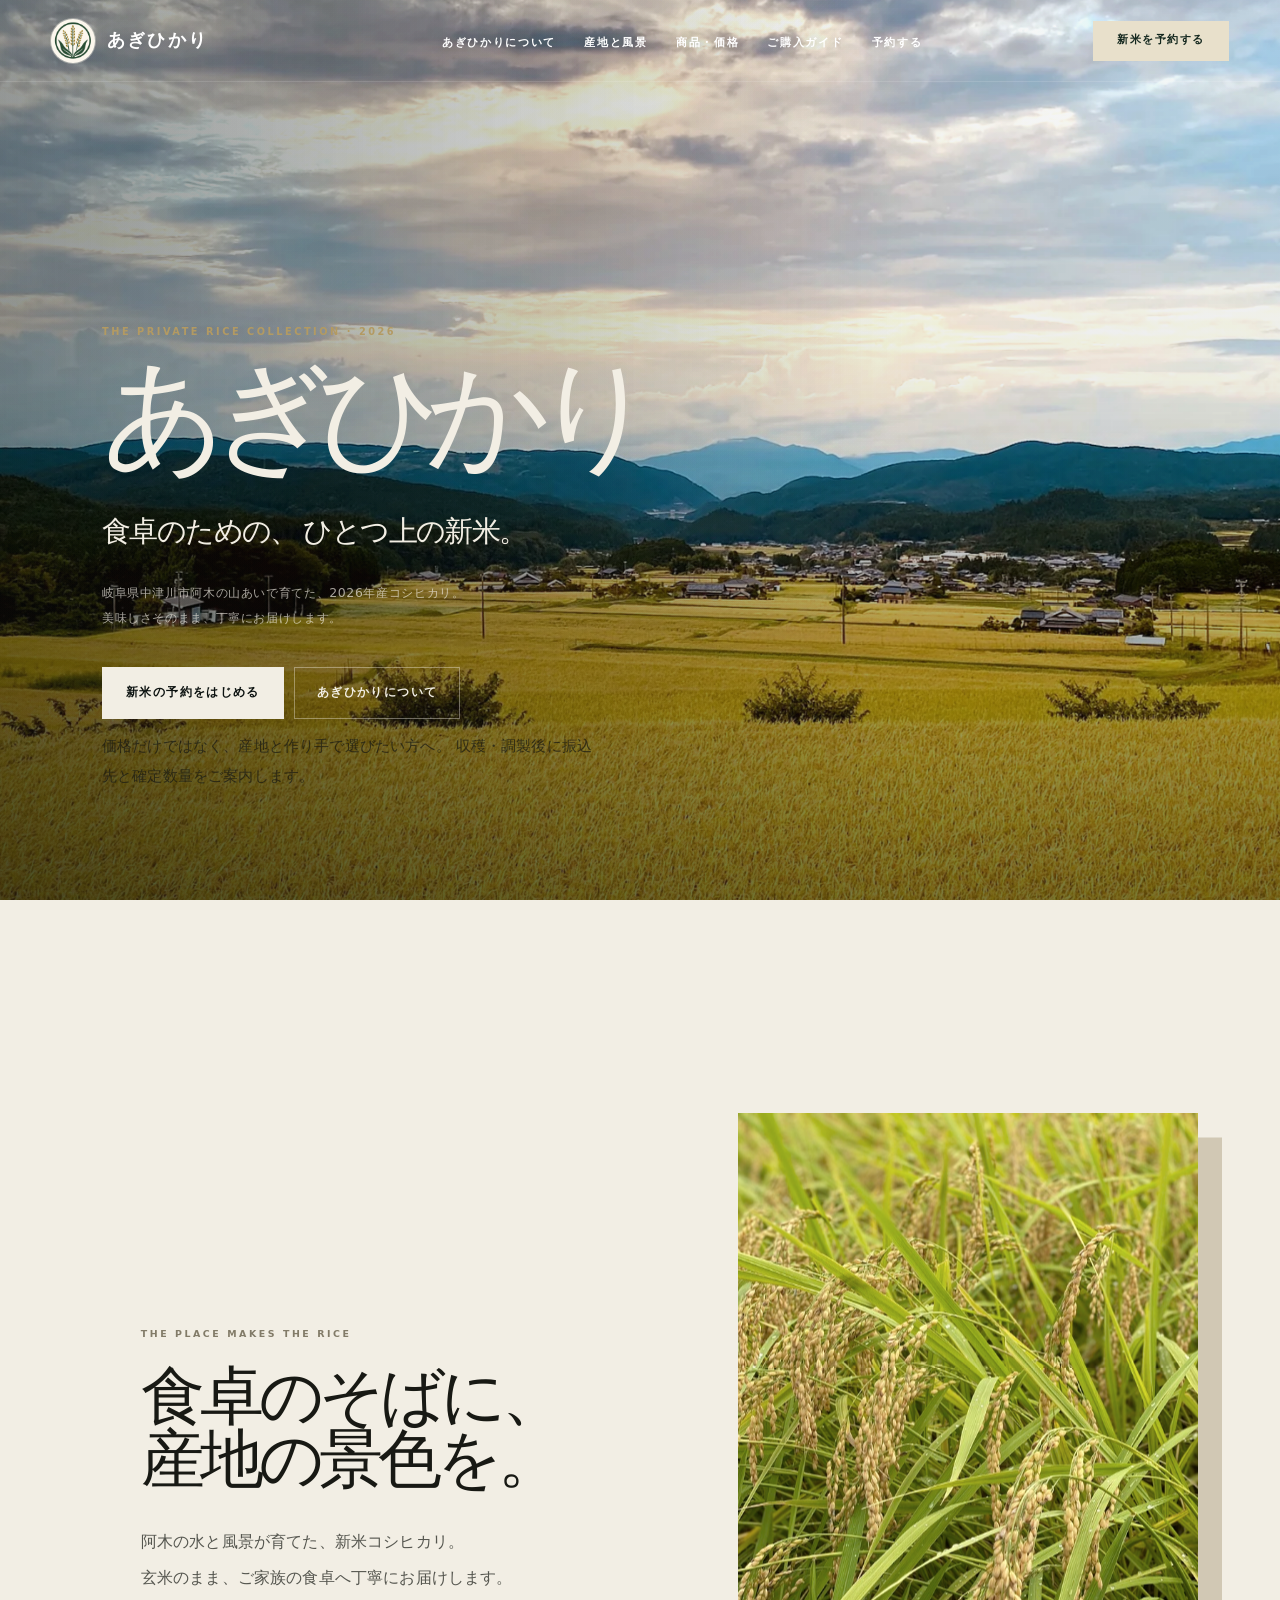
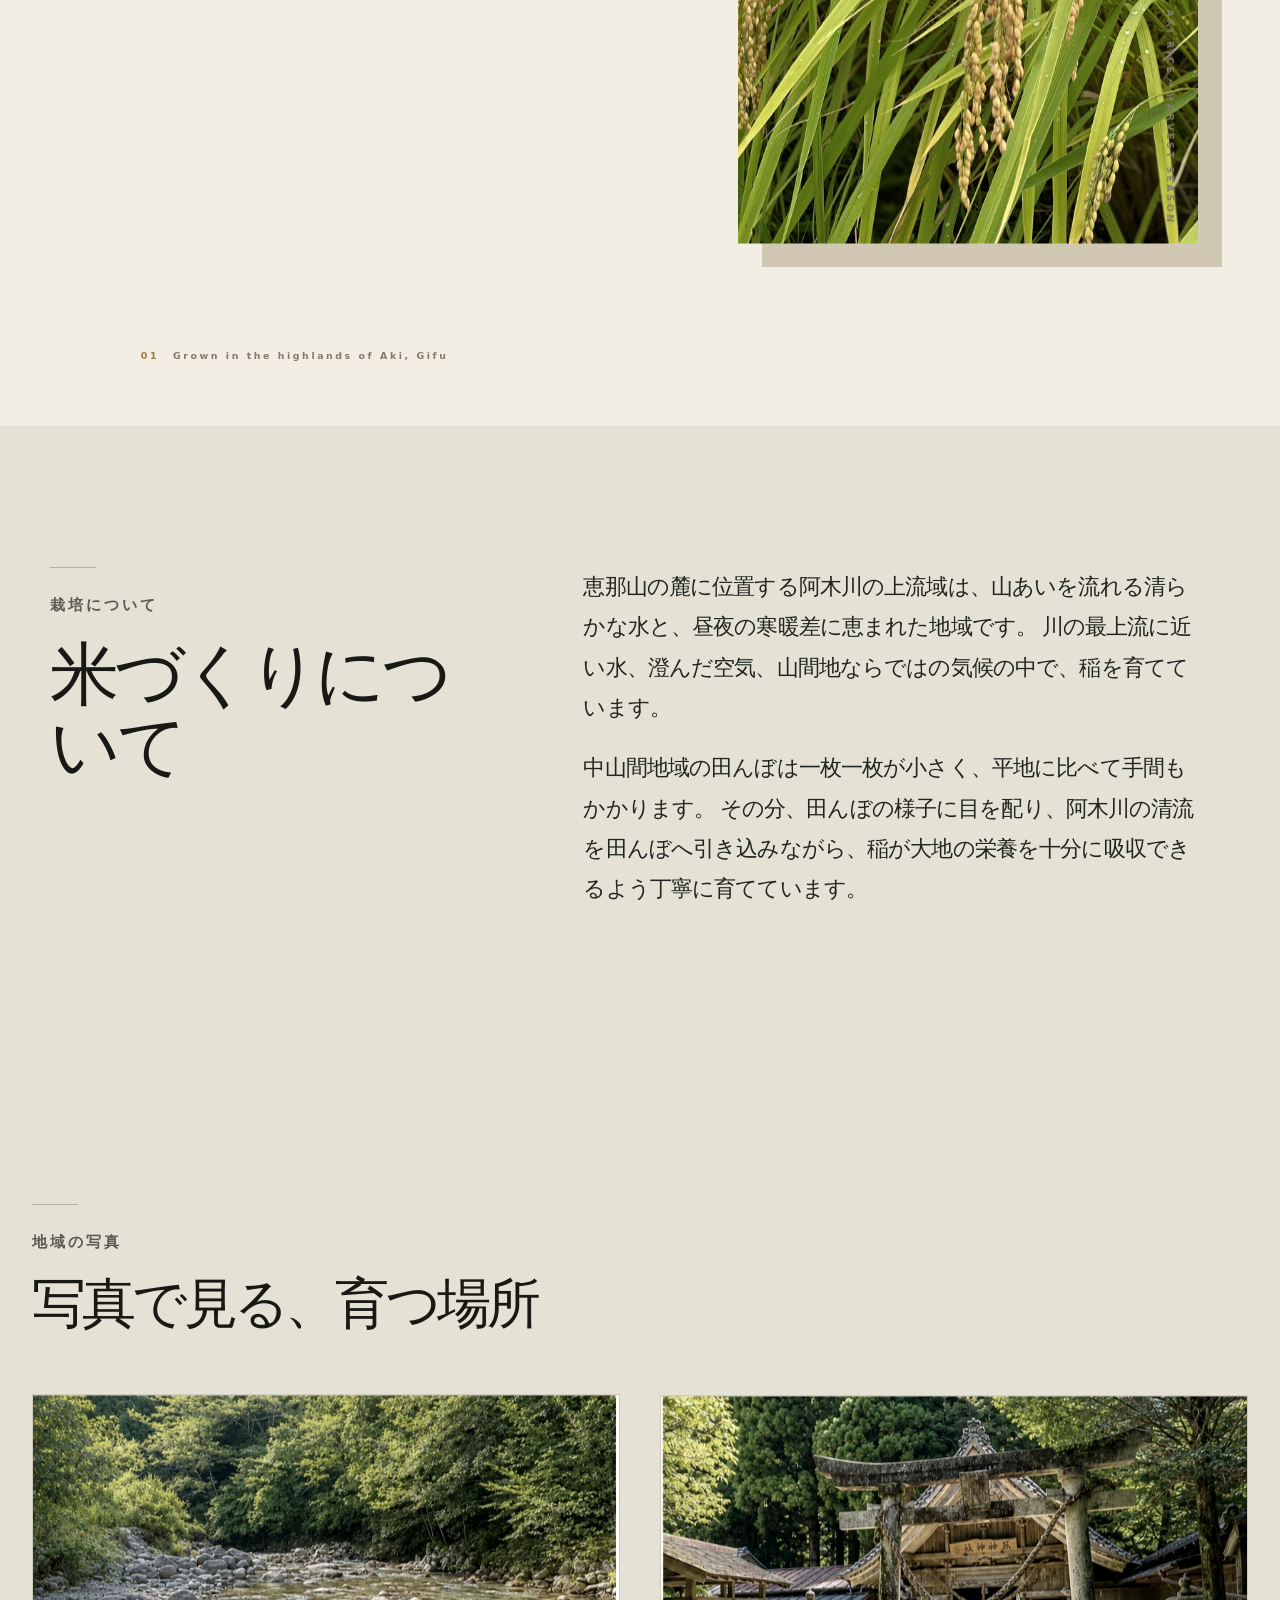
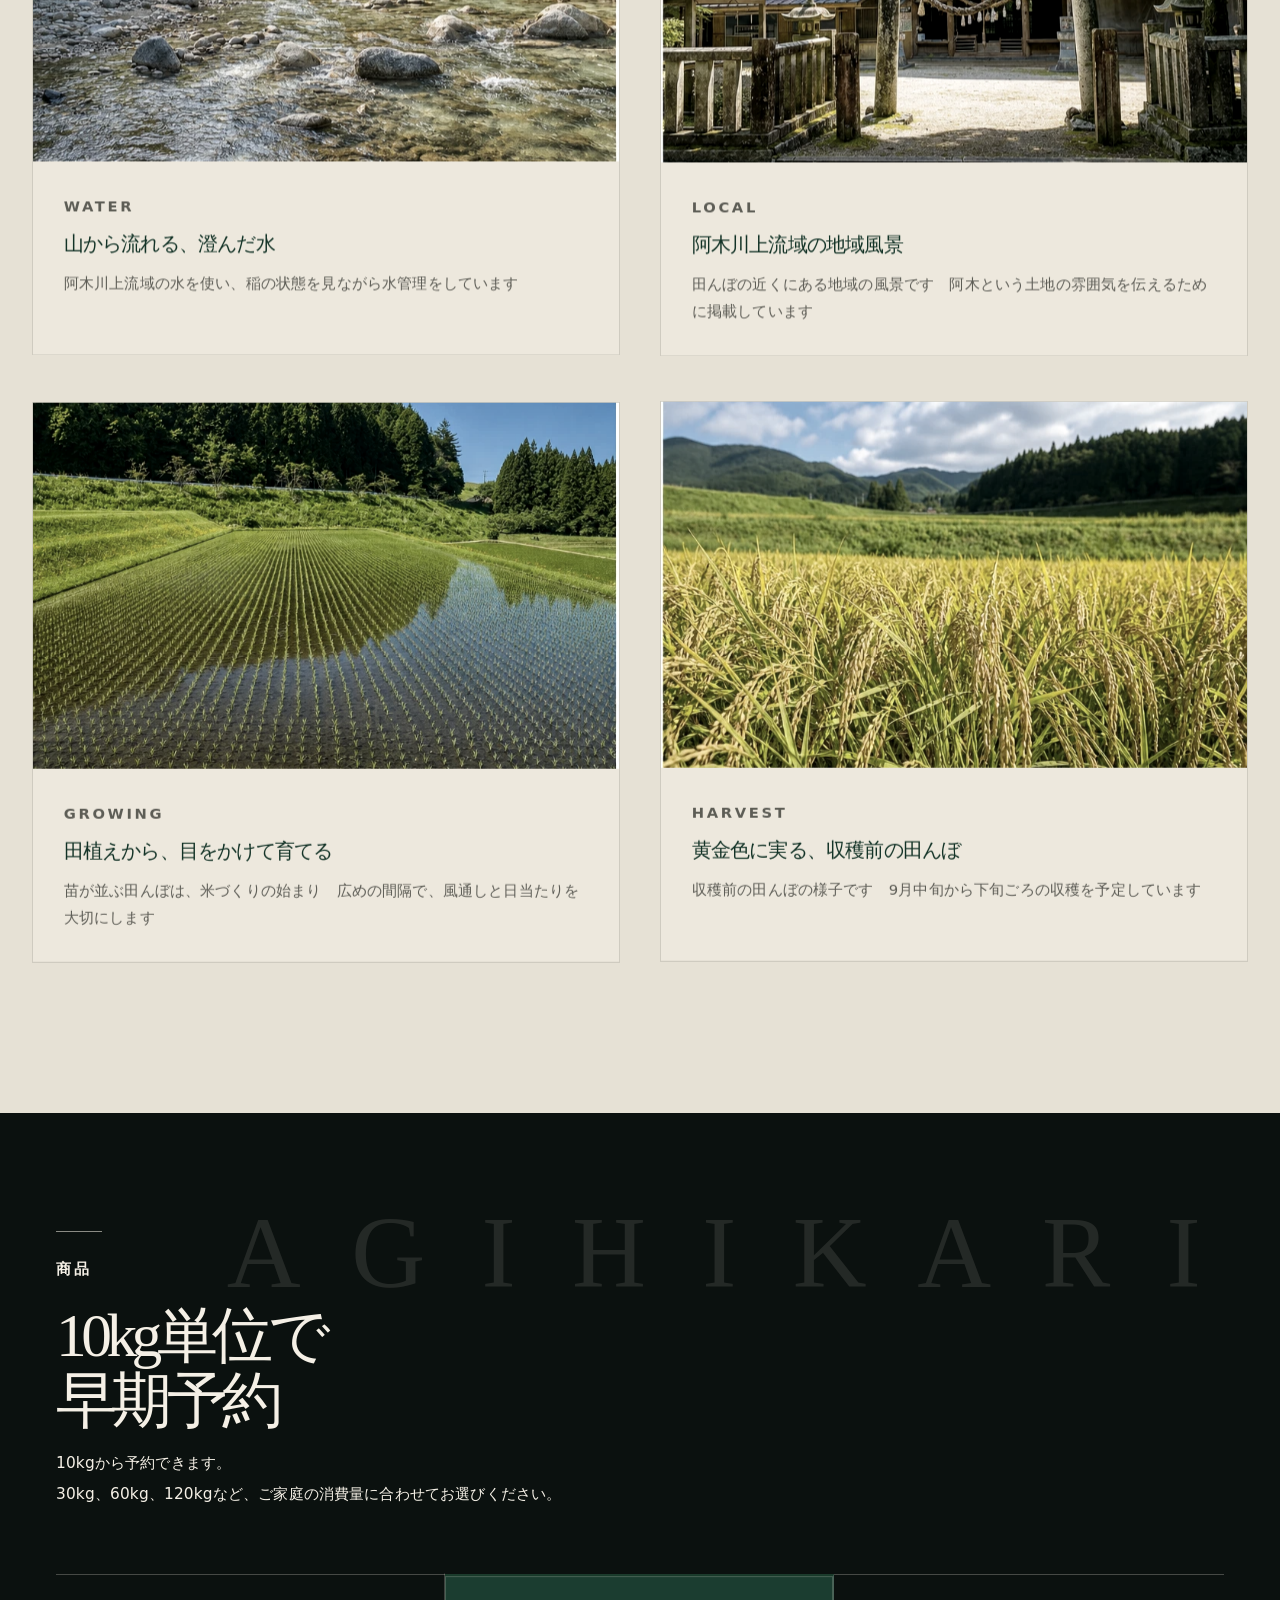
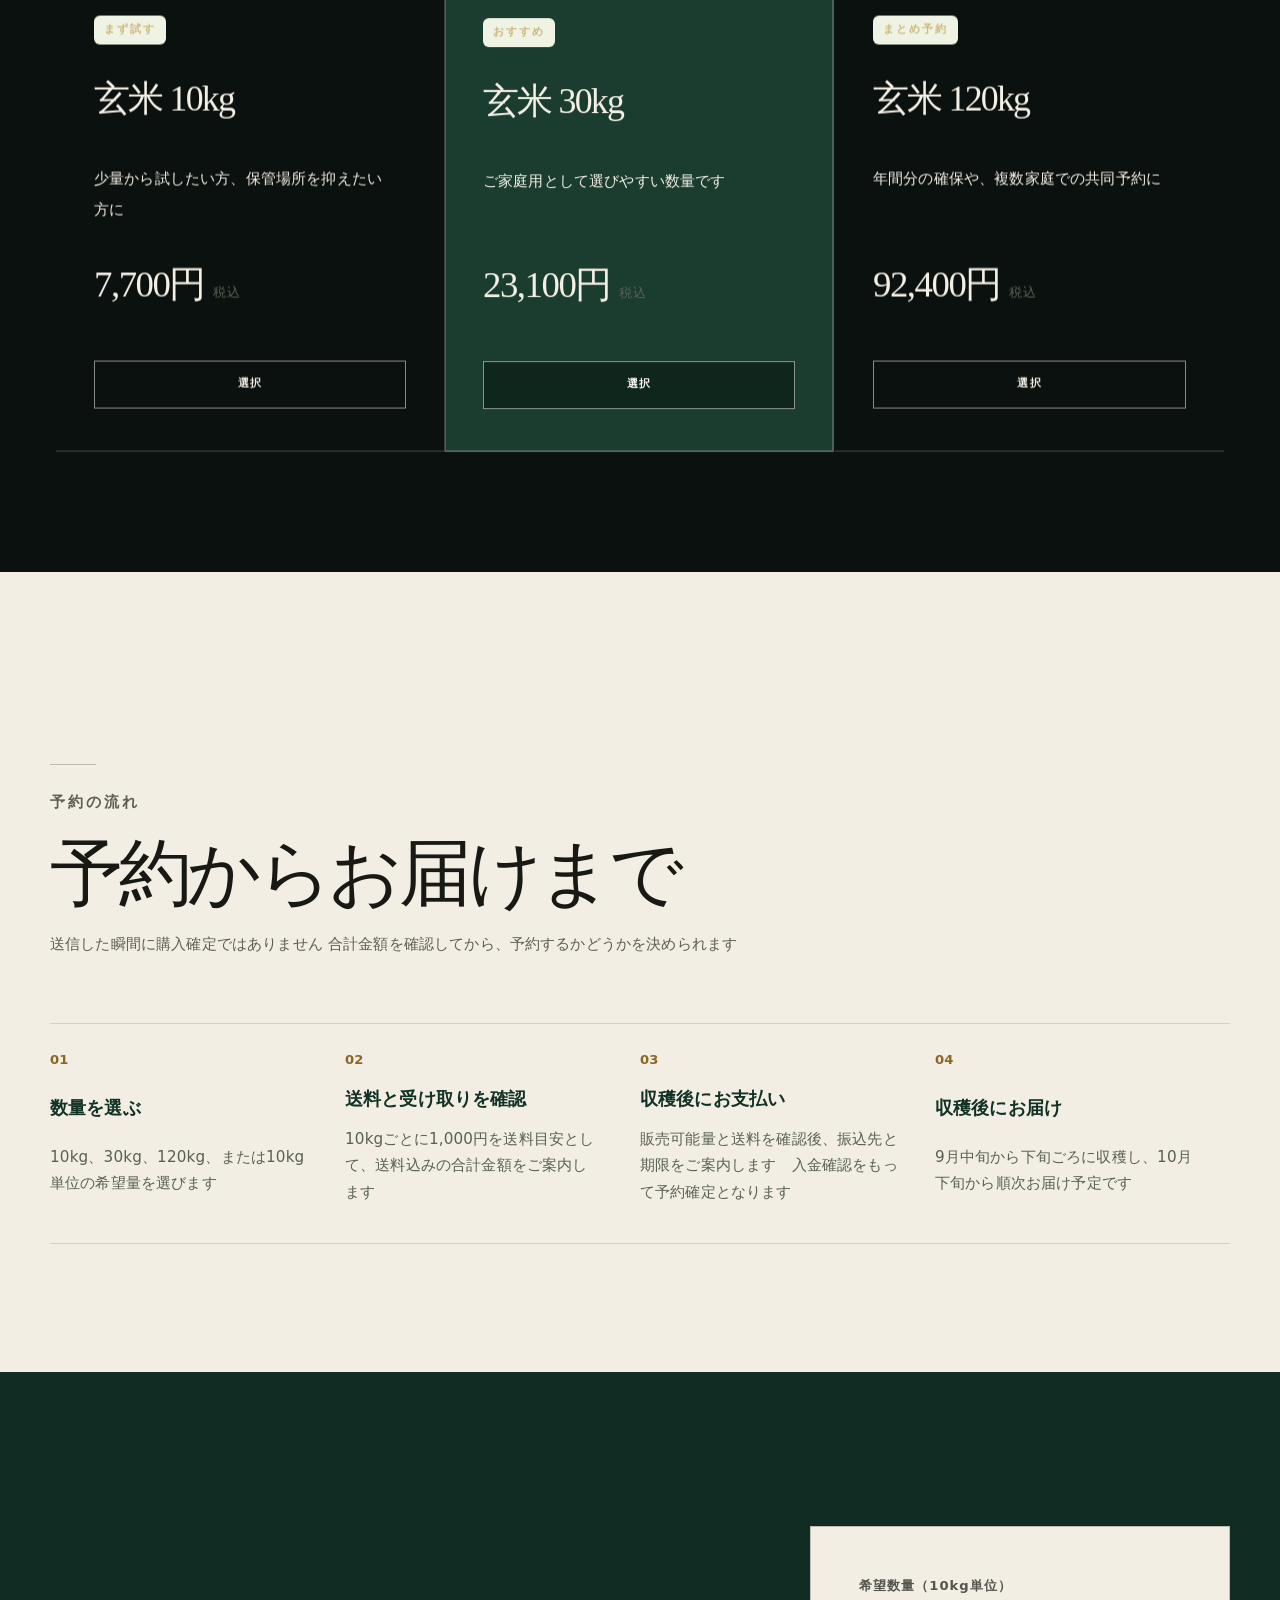
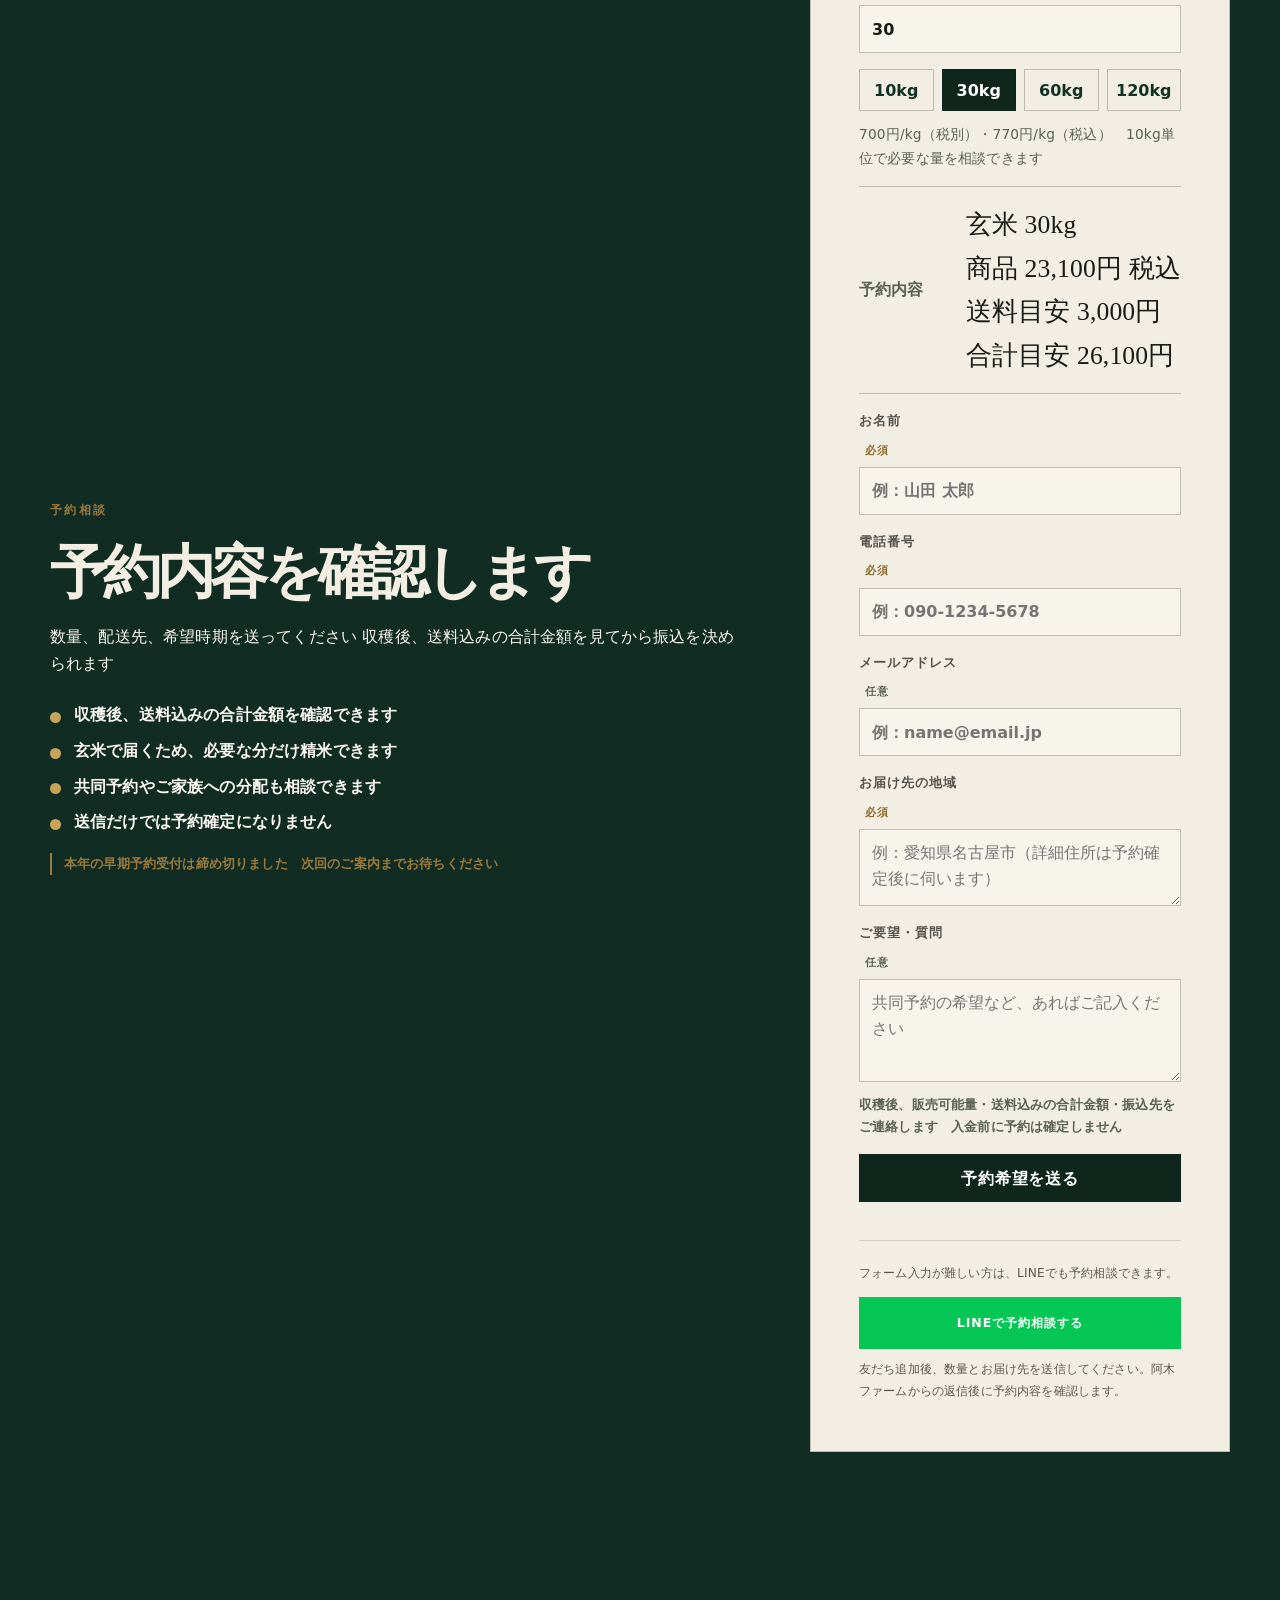
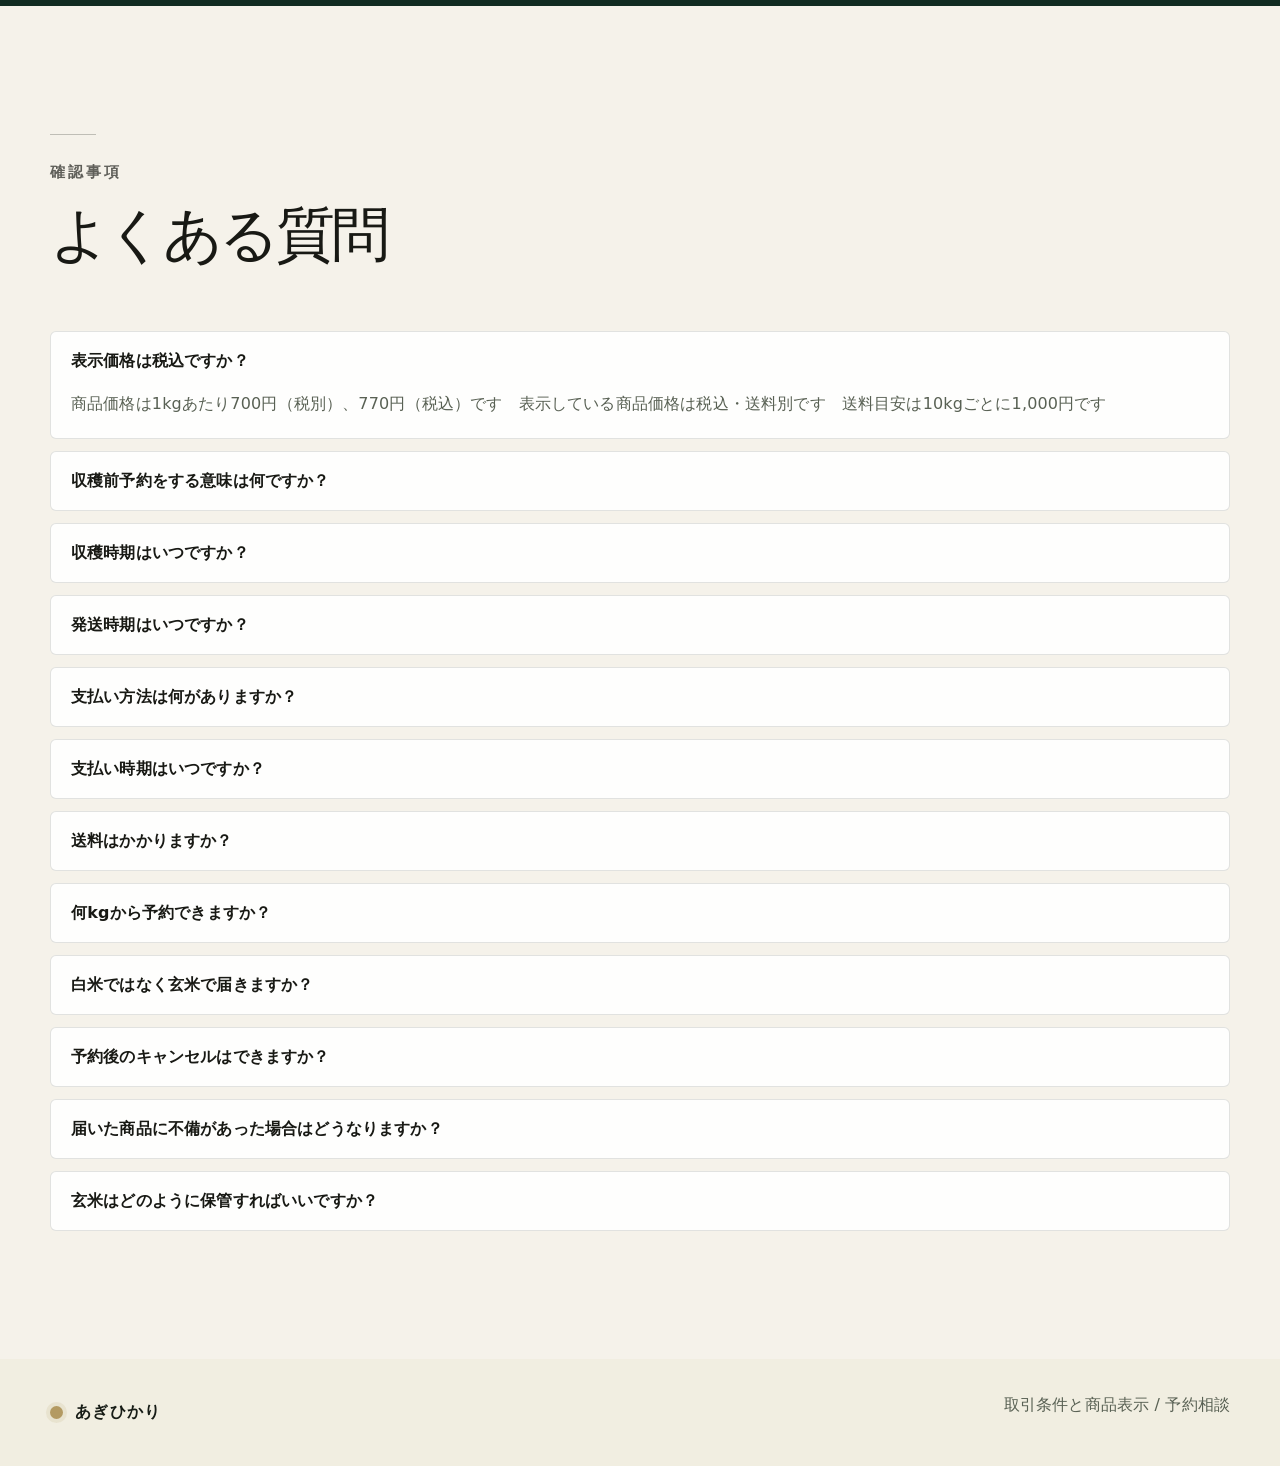
==== commit e67623ce: "Rebalance photo story section" ====
--- a/index.html
+++ b/index.html
@@ -24,7 +24,7 @@
     <meta name="twitter:image" content="https://taka61716-pixel.github.io/agi-kome-lp/assets/akigawa-field-hero-premium.jpg" />
     <link rel="icon" type="image/png" href="assets/agihikari-kamon-logo.png" />
     <link rel="stylesheet" href="styles.css?v=rice-20260809-price700ex" />
-    <link rel="stylesheet" href="professional.css?v=rice-20260809-motion-v3-logo1-hero2-copy3" />
+    <link rel="stylesheet" href="professional.css?v=rice-20260809-motion-v3-logo1-hero2-copy3-photo4" />
 
     <!-- 構造化データ：商品情報 -->
     <script type="application/ld+json">
--- a/professional.css
+++ b/professional.css
@@ -1623,3 +1623,88 @@
 .signature-body span {
   display: block;
 }
+
+/* BALANCED PHOTO STORY GRID */
+.photo-section {
+  padding-top: clamp(96px, 10vw, 150px) !important;
+  padding-bottom: clamp(110px, 12vw, 180px) !important;
+}
+
+.photo-section .section-inner {
+  width: min(1280px, calc(100% - 64px)) !important;
+}
+
+.photo-section .section-heading {
+  max-width: 920px !important;
+  margin-bottom: clamp(44px, 5vw, 72px) !important;
+}
+
+.photo-section .section-heading h2 {
+  max-width: none !important;
+  font-size: clamp(3rem, 4.2vw, 4.8rem) !important;
+  line-height: 1.08 !important;
+  letter-spacing: -.07em !important;
+  text-wrap: balance;
+}
+
+.photo-grid {
+  grid-template-columns: repeat(2, minmax(0, 1fr)) !important;
+  align-items: stretch !important;
+  gap: clamp(28px, 3.2vw, 48px) !important;
+}
+
+.photo-card,
+.photo-card:nth-child(even),
+.photo-card:nth-child(3),
+.photo-card:nth-child(4) {
+  display: grid !important;
+  grid-template-rows: auto 1fr !important;
+  margin-top: 0 !important;
+  overflow: hidden !important;
+  border: 1px solid rgba(24, 25, 20, .14) !important;
+  background: rgba(248, 244, 234, .42) !important;
+}
+
+.photo-card picture {
+  aspect-ratio: 16 / 10 !important;
+}
+
+.photo-card div {
+  align-content: start !important;
+  gap: 10px !important;
+  padding: clamp(24px, 2.4vw, 34px) !important;
+}
+
+.photo-card h3 {
+  font-size: clamp(1.25rem, 1.6vw, 1.55rem) !important;
+  line-height: 1.45 !important;
+}
+
+.photo-card p {
+  font-size: .92rem !important;
+  line-height: 1.85 !important;
+}
+
+@media (max-width: 760px) {
+  .photo-section {
+    padding-top: 84px !important;
+    padding-bottom: 96px !important;
+  }
+  .photo-section .section-inner {
+    width: min(100% - 40px, 680px) !important;
+  }
+  .photo-section .section-heading {
+    margin-bottom: 36px !important;
+  }
+  .photo-section .section-heading h2 {
+    font-size: clamp(2.45rem, 12vw, 3.5rem) !important;
+    line-height: 1.12 !important;
+  }
+  .photo-grid {
+    grid-template-columns: 1fr !important;
+    gap: 24px !important;
+  }
+  .photo-card picture {
+    aspect-ratio: 4 / 3 !important;
+  }
+}
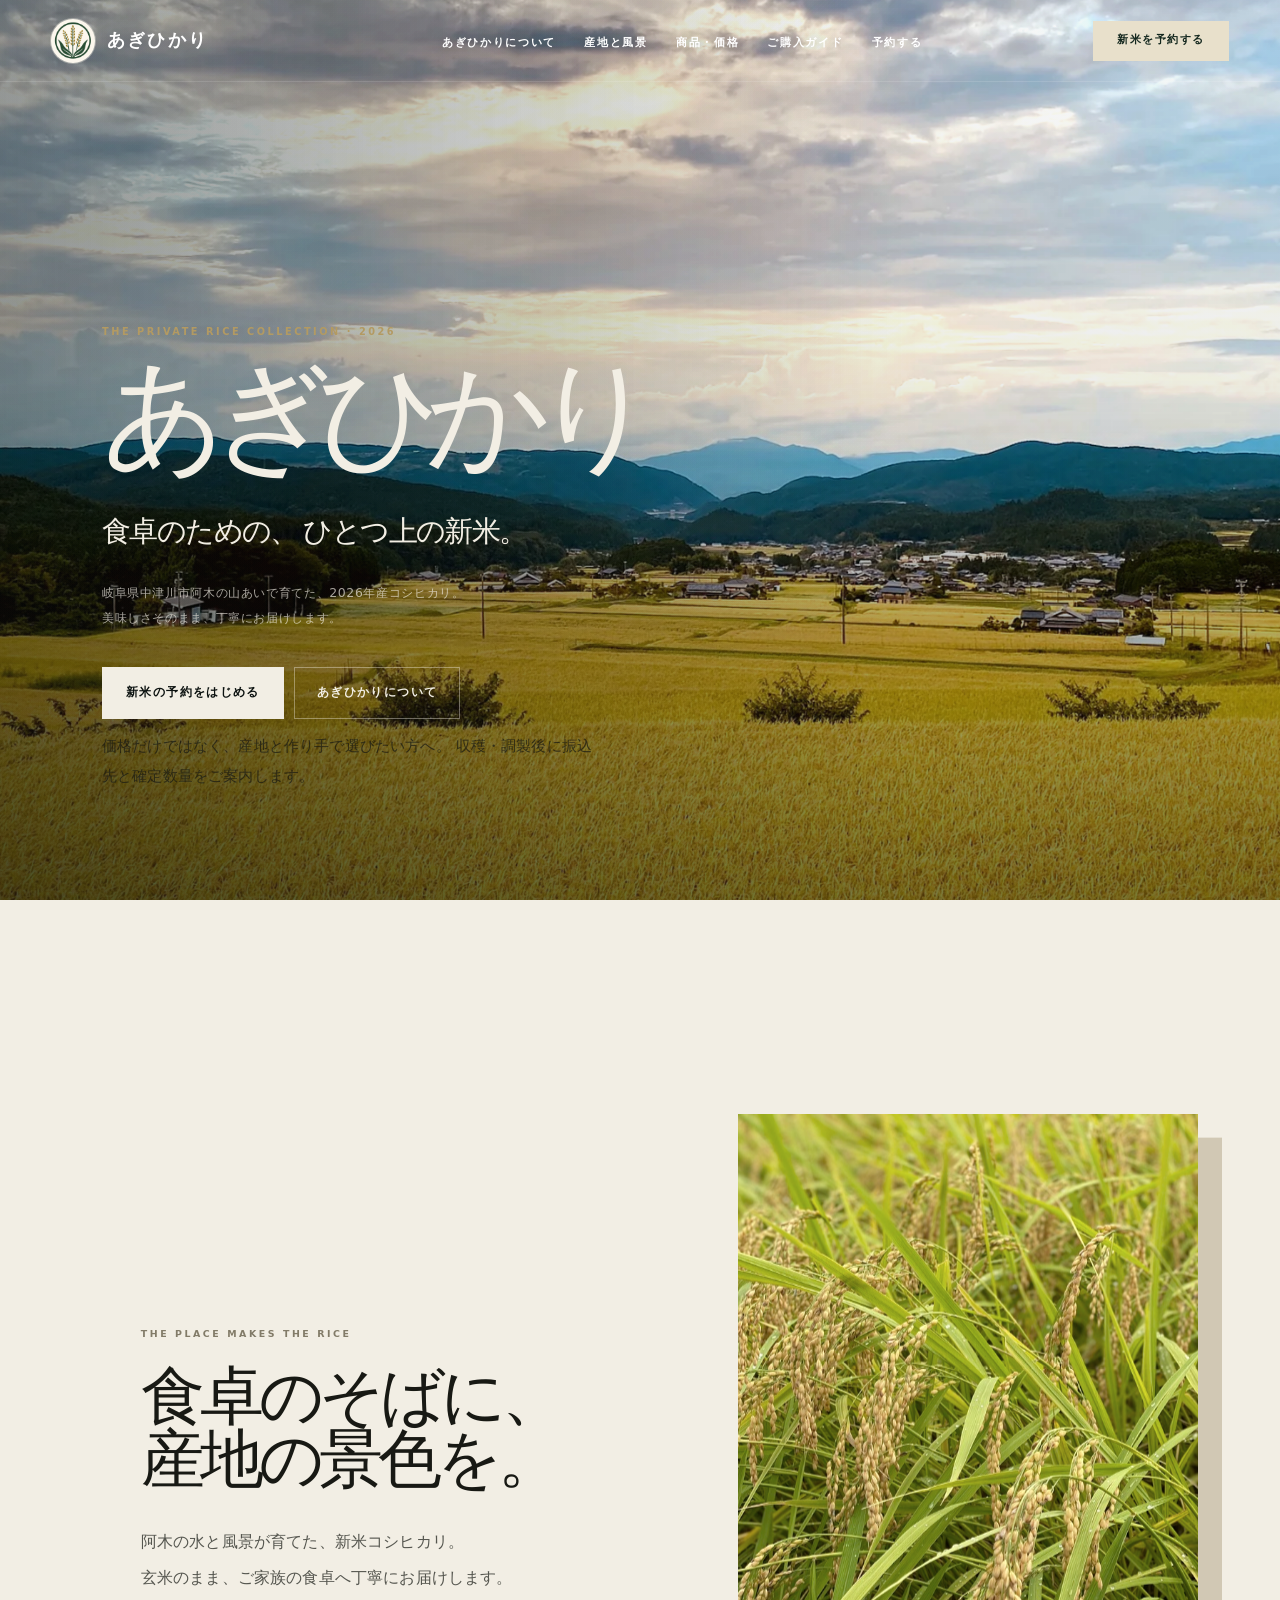
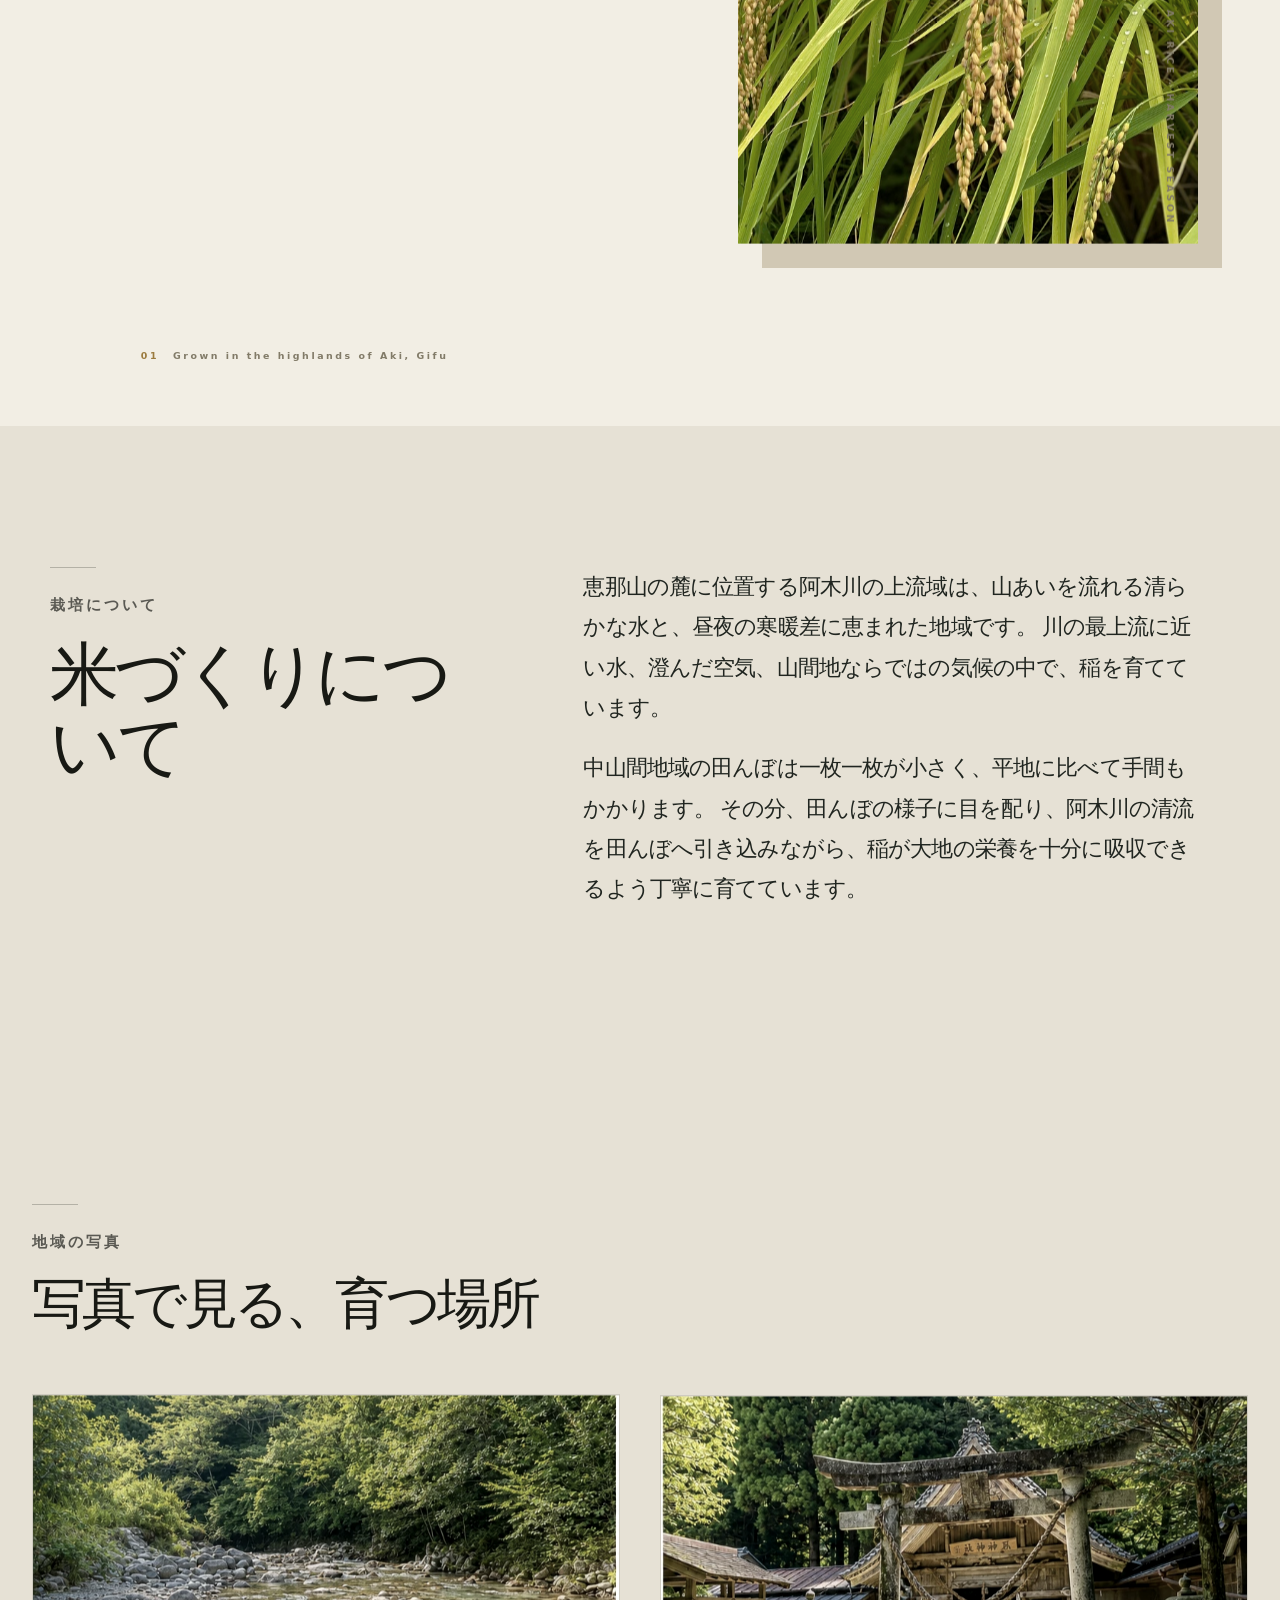
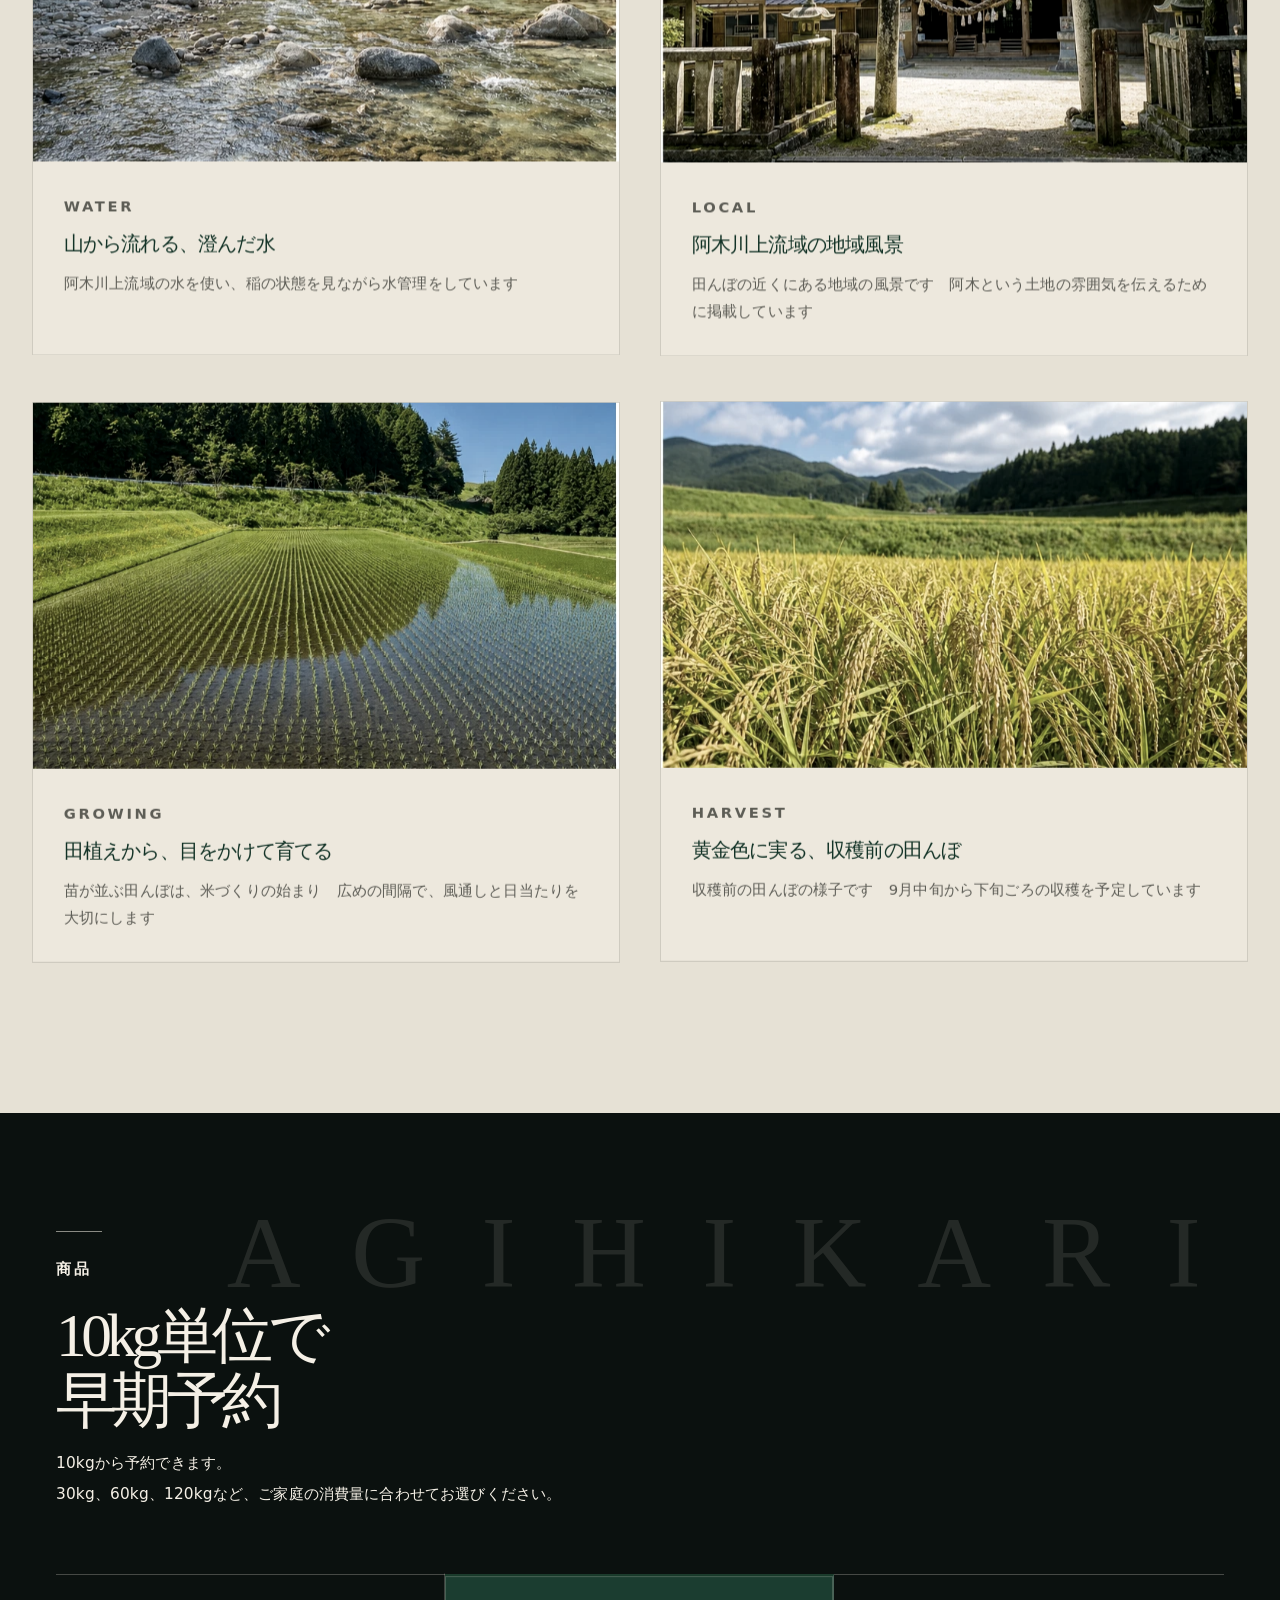
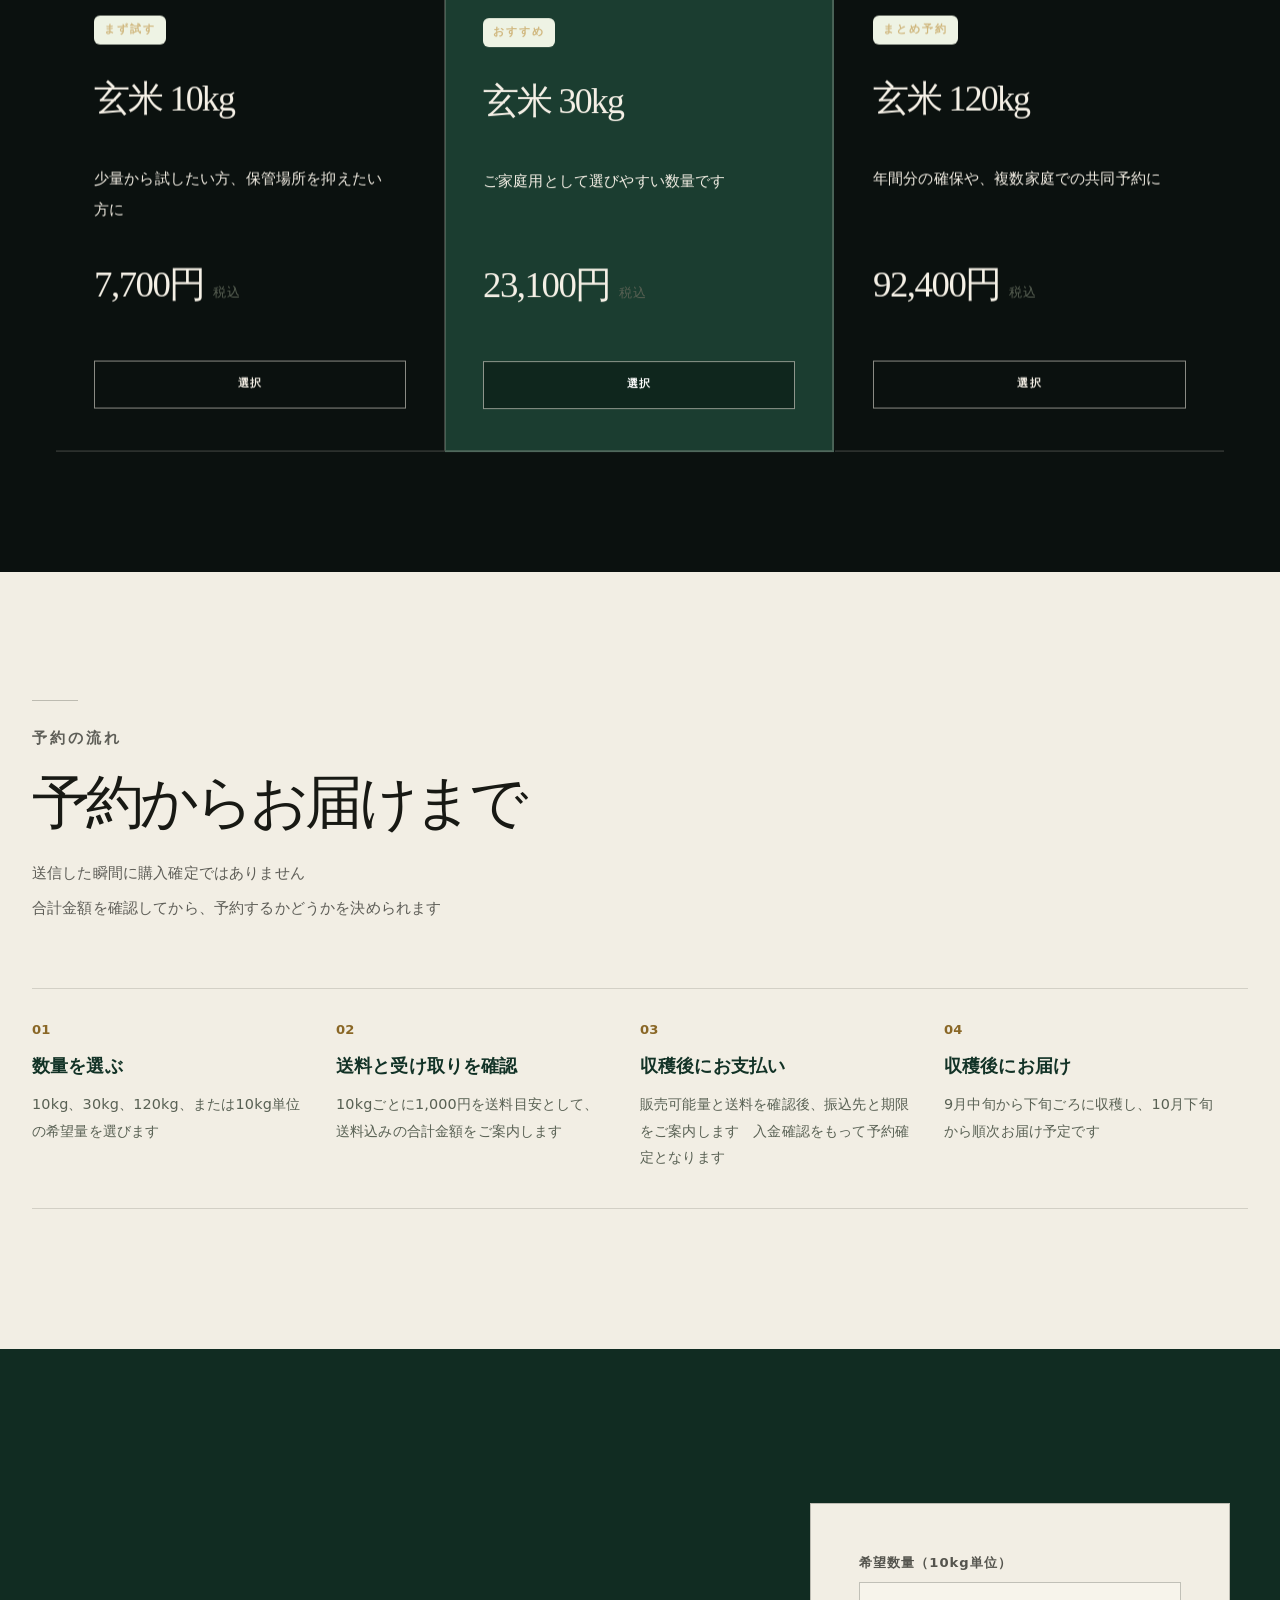
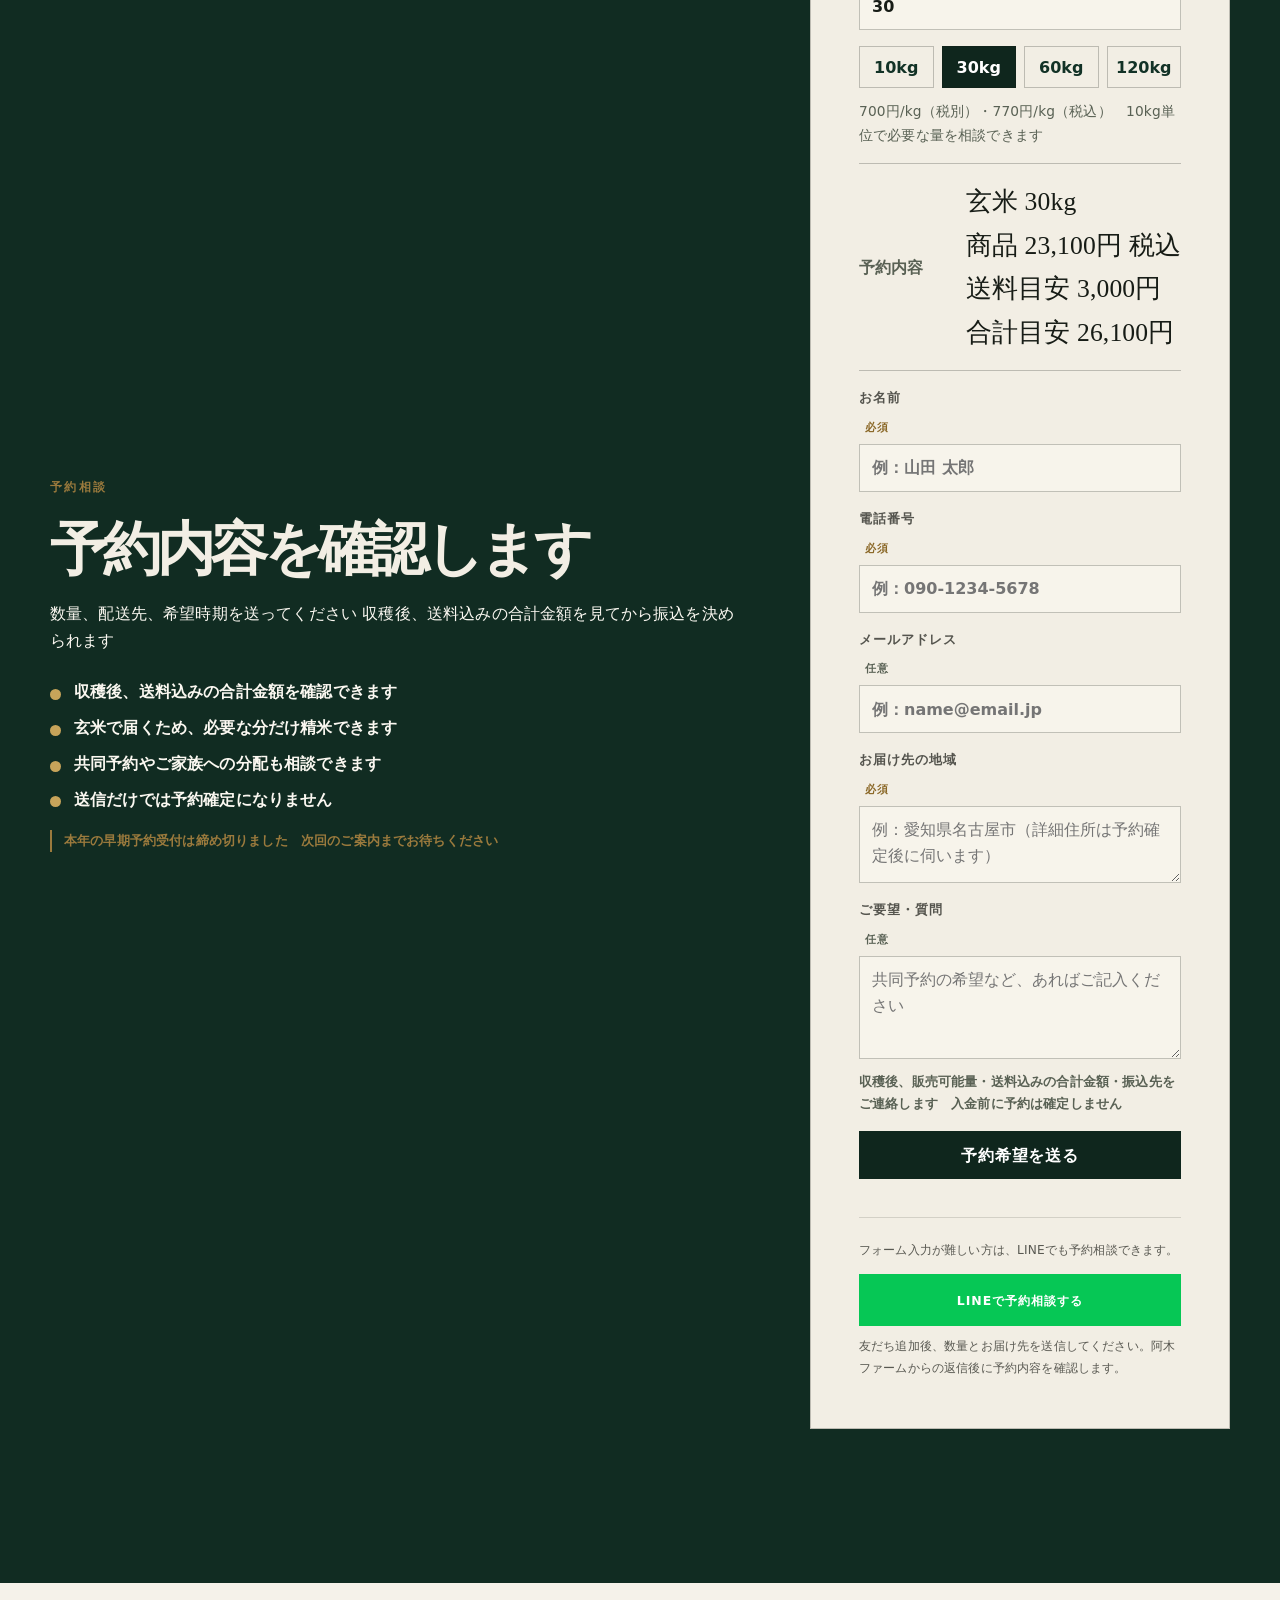
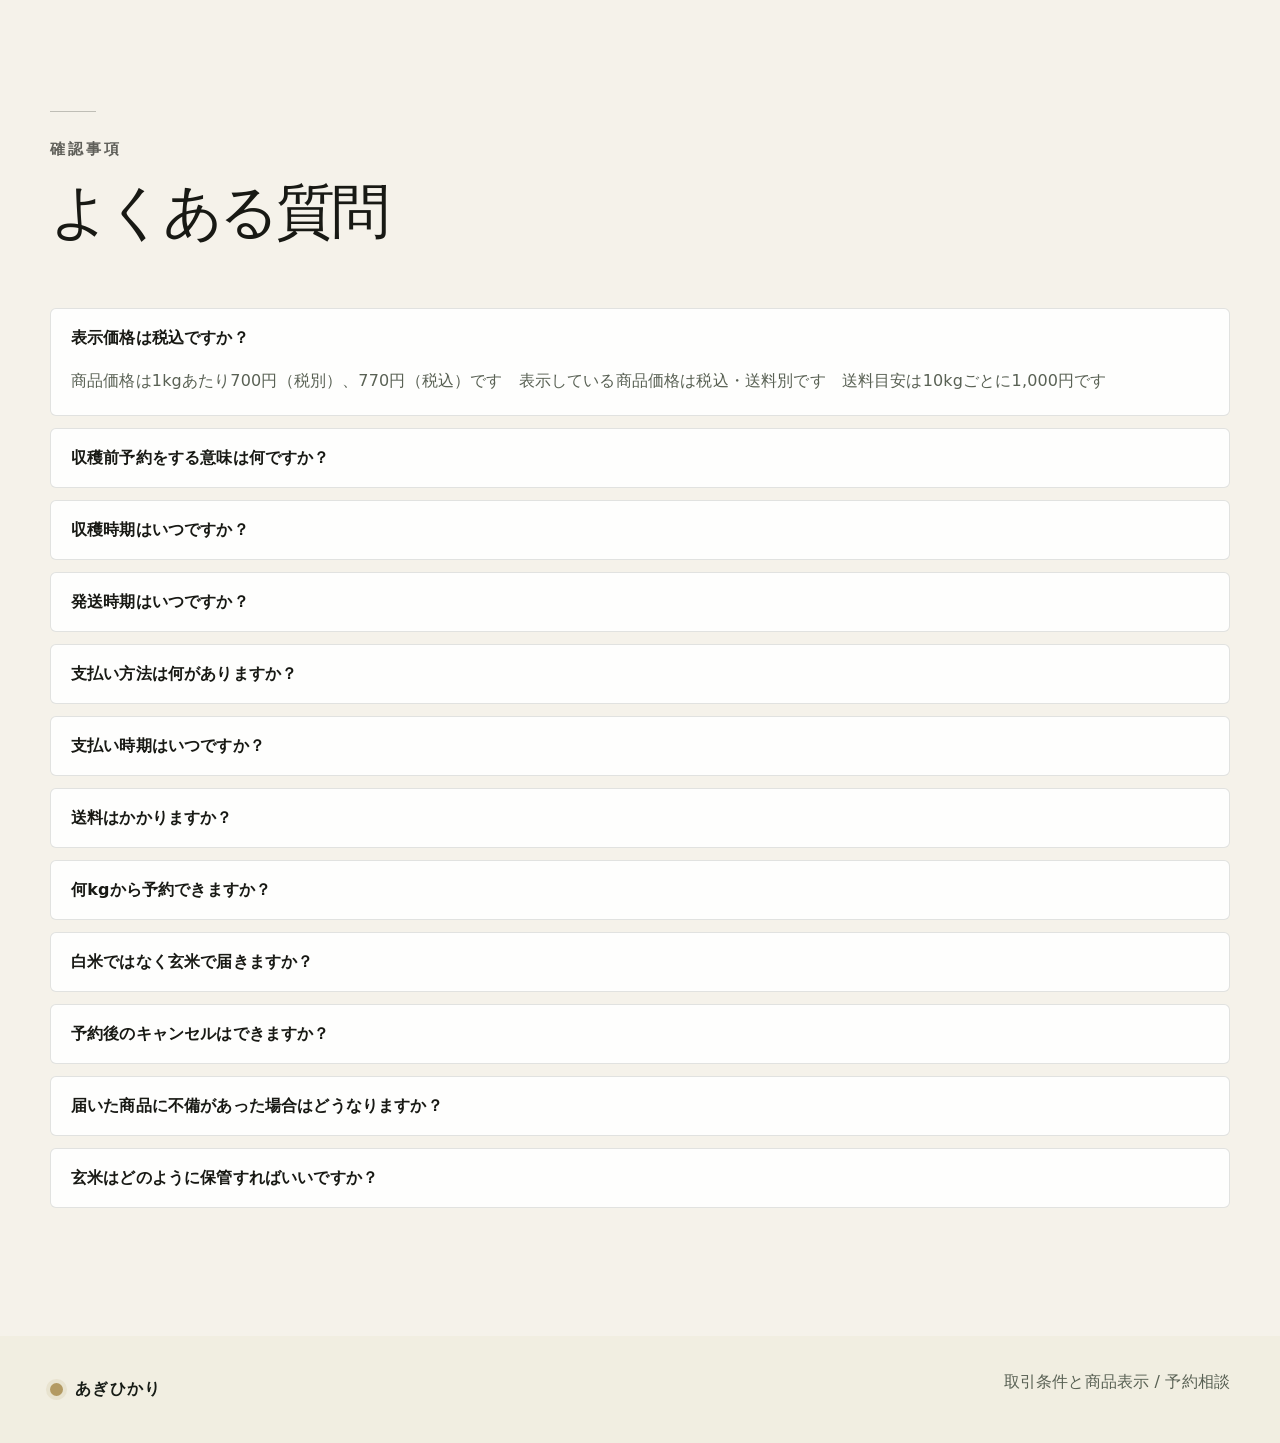
==== commit adb0c57f: "Rebalance reservation flow section" ====
--- a/index.html
+++ b/index.html
@@ -24,7 +24,7 @@
     <meta name="twitter:image" content="https://taka61716-pixel.github.io/agi-kome-lp/assets/akigawa-field-hero-premium.jpg" />
     <link rel="icon" type="image/png" href="assets/agihikari-kamon-logo.png" />
     <link rel="stylesheet" href="styles.css?v=rice-20260809-price700ex" />
-    <link rel="stylesheet" href="professional.css?v=rice-20260809-motion-v3-logo1-hero2-copy3-photo4" />
+    <link rel="stylesheet" href="professional.css?v=rice-20260809-motion-v3-logo1-hero2-copy3-photo4-flow2" />
 
     <!-- 構造化データ：商品情報 -->
     <script type="application/ld+json">
@@ -700,7 +700,7 @@
         <div class="section-inner">
           <div class="section-heading">
             <p class="eyebrow">予約の流れ</p>
-            <h2>予約からお届けまで</h2>
+            <h2><span>予約から</span><span>お届けまで</span></h2>
             <p class="copy-lines">
               <span>送信した瞬間に購入確定ではありません</span>
               <span>合計金額を確認してから、予約するかどうかを決められます</span>
--- a/professional.css
+++ b/professional.css
@@ -1708,3 +1708,102 @@
     aspect-ratio: 4 / 3 !important;
   }
 }
+
+/* BALANCED RESERVATION FLOW */
+.reserve-section {
+  padding-top: clamp(100px, 10vw, 150px) !important;
+  padding-bottom: clamp(110px, 11vw, 170px) !important;
+}
+
+.reserve-section .section-inner {
+  width: min(1280px, calc(100% - 64px)) !important;
+}
+
+.reserve-section .section-heading {
+  max-width: 1040px !important;
+  margin-bottom: clamp(46px, 5vw, 68px) !important;
+}
+
+.reserve-section .section-heading h2 {
+  max-width: none !important;
+  font-size: clamp(3rem, 4.5vw, 5.1rem) !important;
+  line-height: 1.08 !important;
+  letter-spacing: -.07em !important;
+  word-break: keep-all;
+}
+
+.reserve-section .section-heading h2 span {
+  display: inline;
+}
+
+.reserve-section .section-heading .copy-lines {
+  display: grid !important;
+  gap: 4px !important;
+  max-width: 820px !important;
+  margin-top: 24px !important;
+}
+
+.reserve-section .section-heading .copy-lines span {
+  display: block !important;
+}
+
+.reserve-flow {
+  grid-template-columns: repeat(4, minmax(0, 1fr)) !important;
+  align-items: stretch !important;
+}
+
+.reserve-flow article {
+  align-content: start !important;
+  gap: 12px !important;
+  min-height: 220px !important;
+  padding: 30px clamp(22px, 2.3vw, 34px) 36px 0 !important;
+}
+
+.reserve-flow h3 {
+  font-size: clamp(1.1rem, 1.35vw, 1.35rem) !important;
+  line-height: 1.5 !important;
+}
+
+.reserve-flow p {
+  font-size: .9rem !important;
+  line-height: 1.82 !important;
+}
+
+@media (max-width: 960px) {
+  .reserve-flow {
+    grid-template-columns: repeat(2, minmax(0, 1fr)) !important;
+  }
+  .reserve-flow article {
+    min-height: 190px !important;
+  }
+}
+
+@media (max-width: 600px) {
+  .reserve-section {
+    padding-top: 84px !important;
+    padding-bottom: 96px !important;
+  }
+  .reserve-section .section-inner {
+    width: min(100% - 40px, 680px) !important;
+  }
+  .reserve-section .section-heading {
+    margin-bottom: 38px !important;
+  }
+  .reserve-section .section-heading h2 {
+    font-size: clamp(2.55rem, 12.5vw, 3.35rem) !important;
+    line-height: 1.12 !important;
+  }
+  .reserve-section .section-heading h2 span {
+    display: block;
+  }
+  .reserve-section .section-heading .copy-lines {
+    gap: 8px !important;
+    margin-top: 20px !important;
+  }
+  .reserve-flow {
+    grid-template-columns: 1fr !important;
+  }
+  .reserve-flow article {
+    min-height: auto !important;
+    padding: 26px 0 30px !important;
+  }
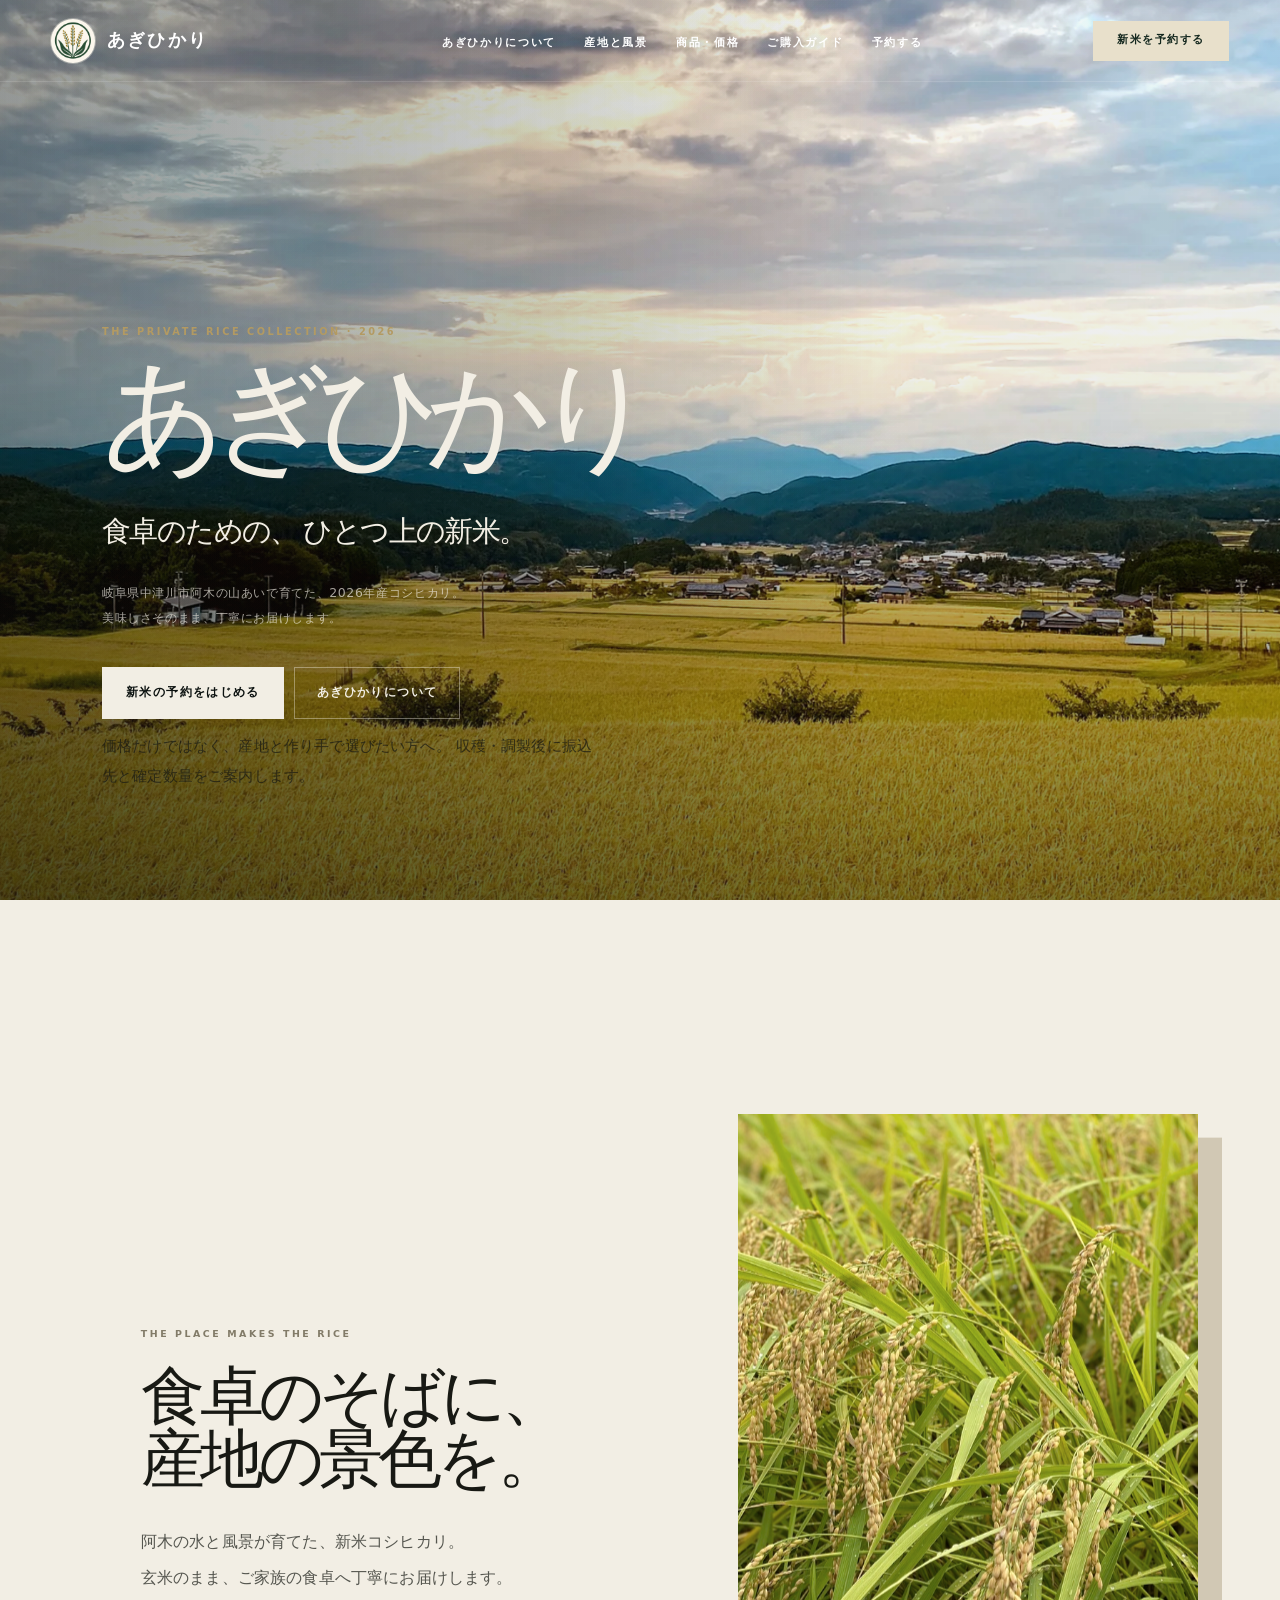
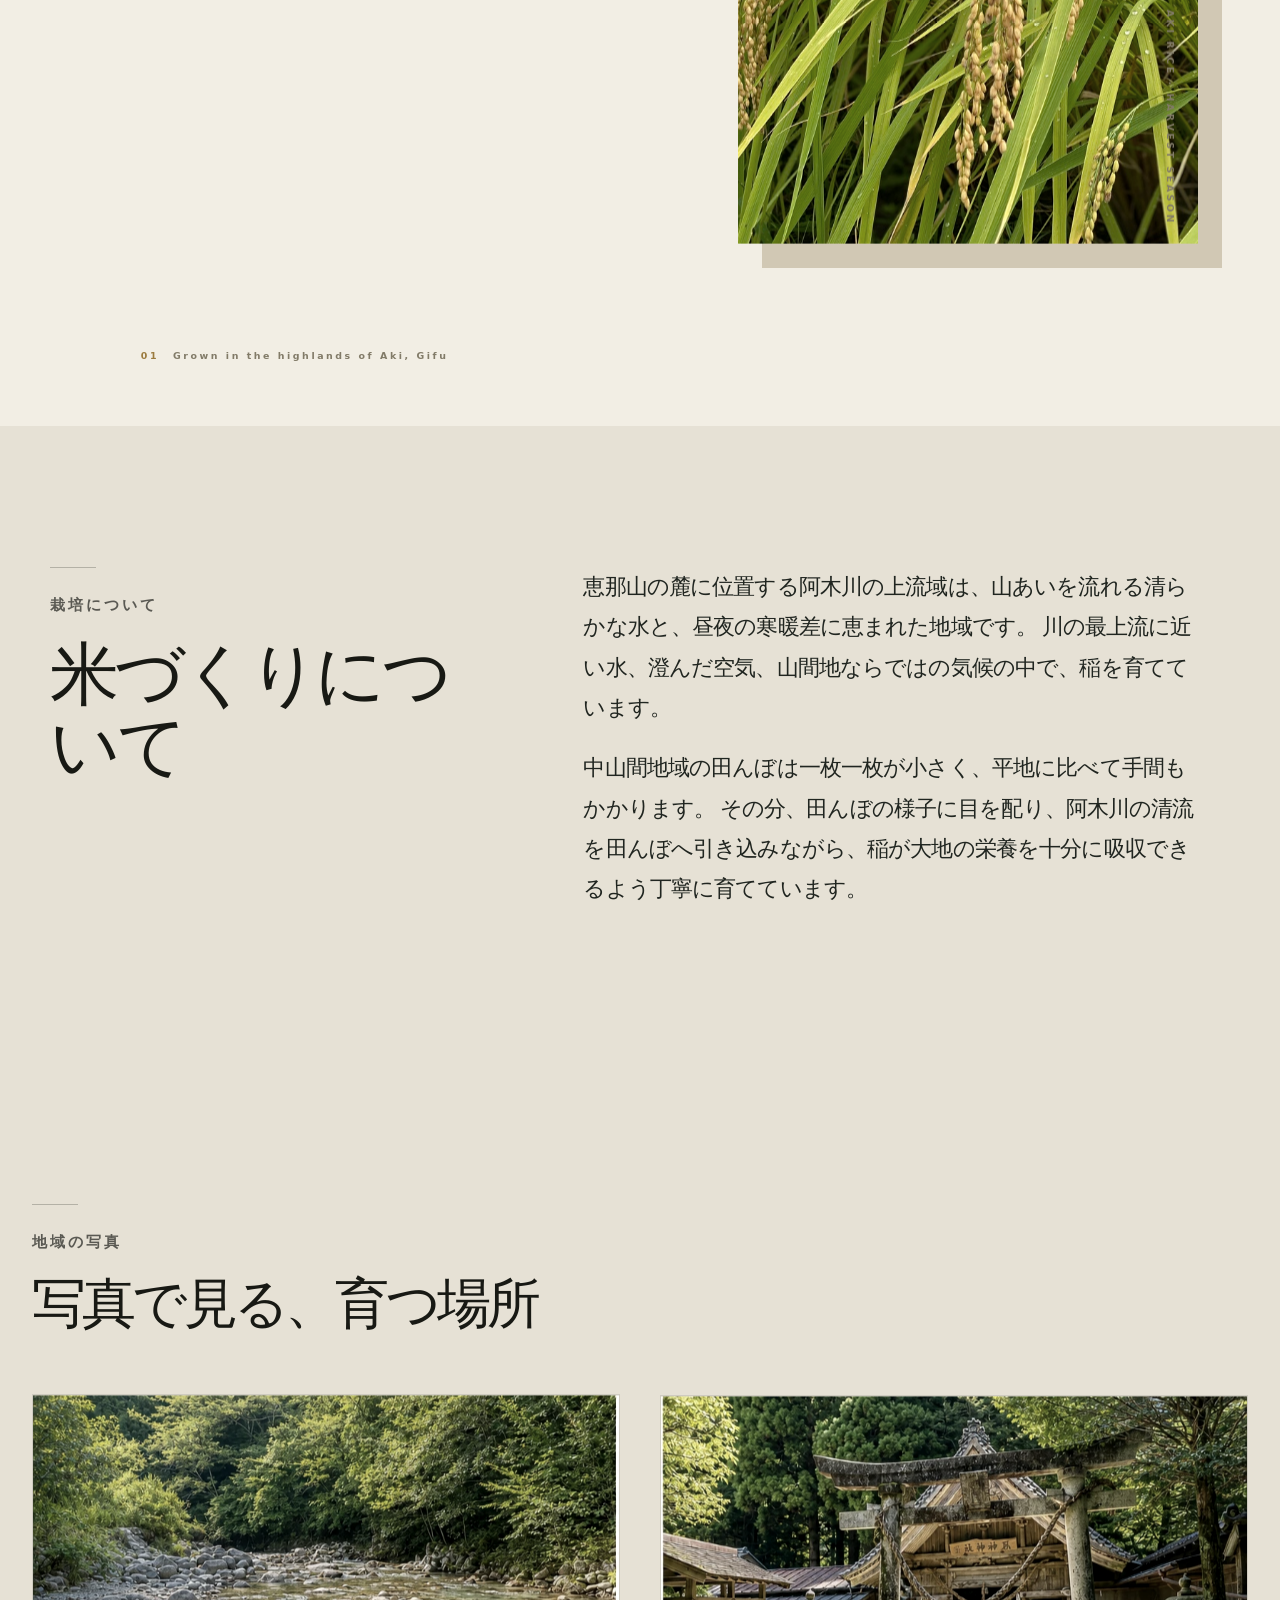
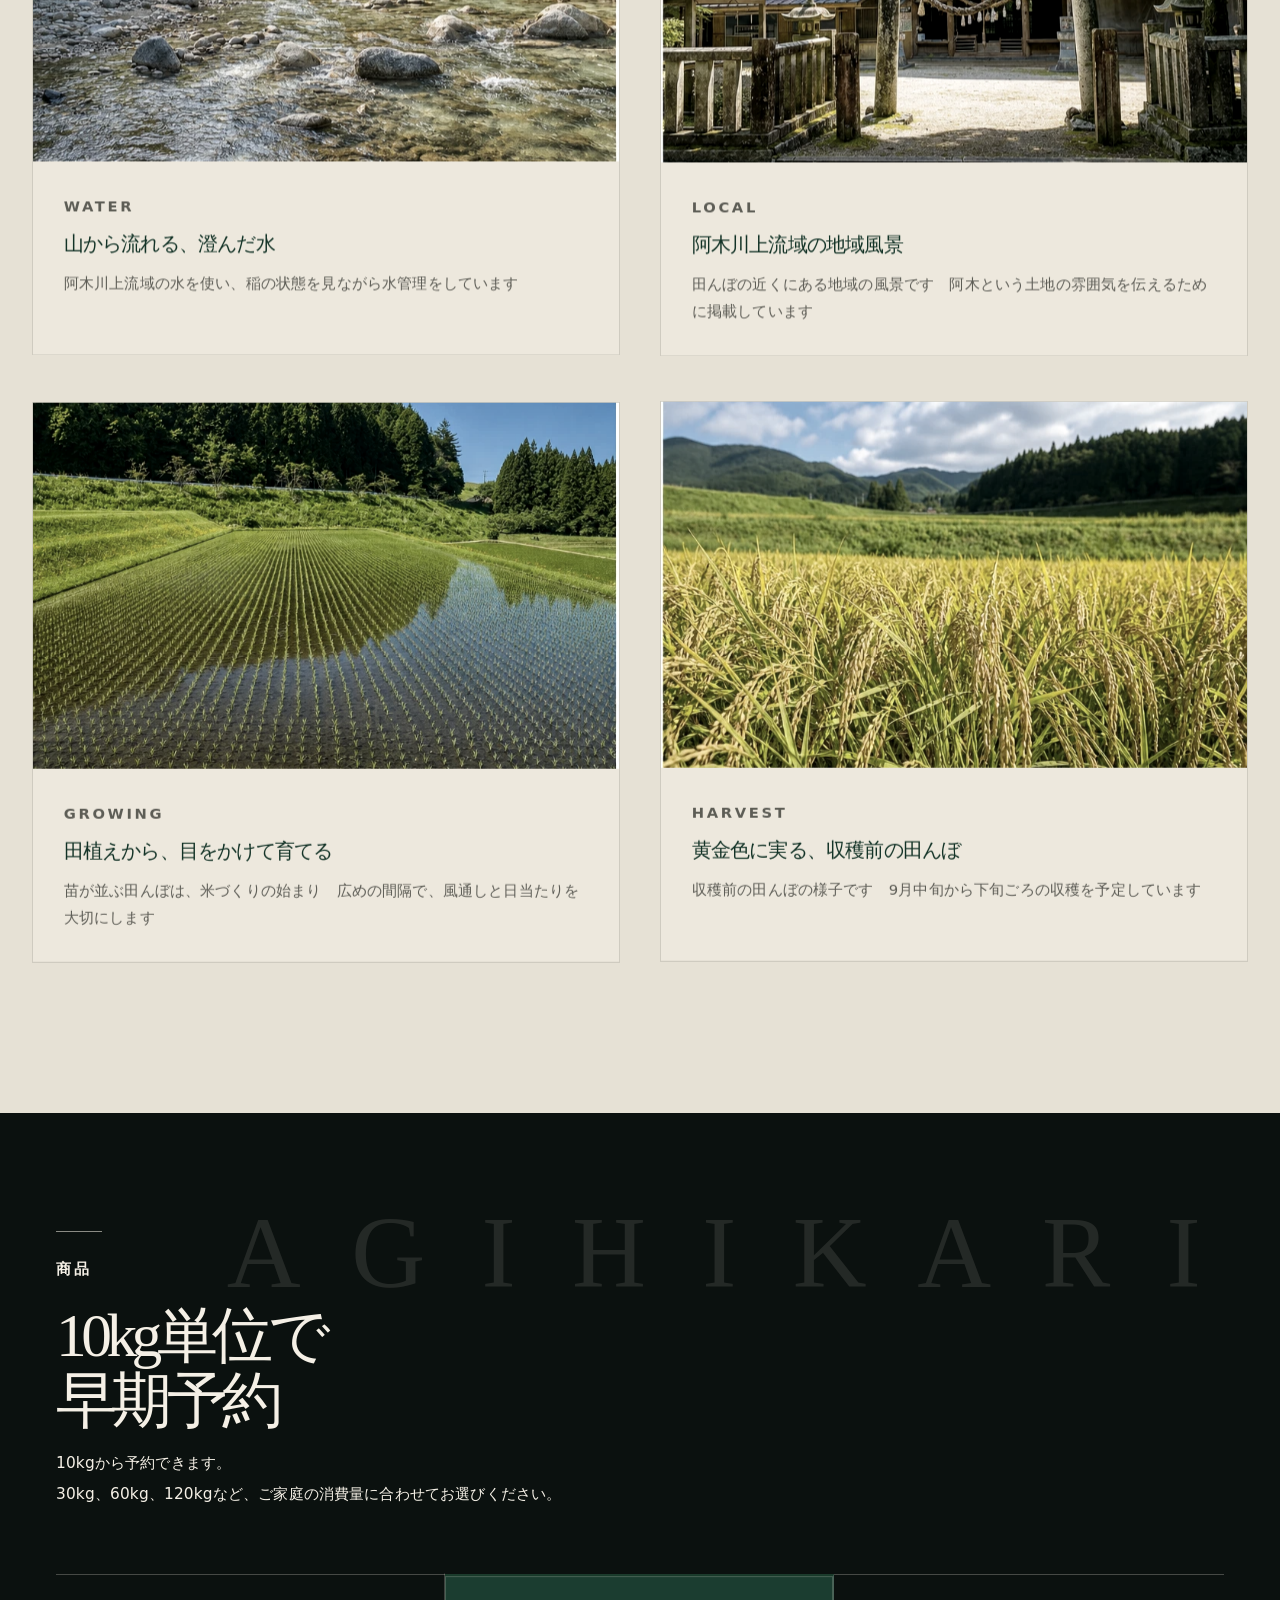
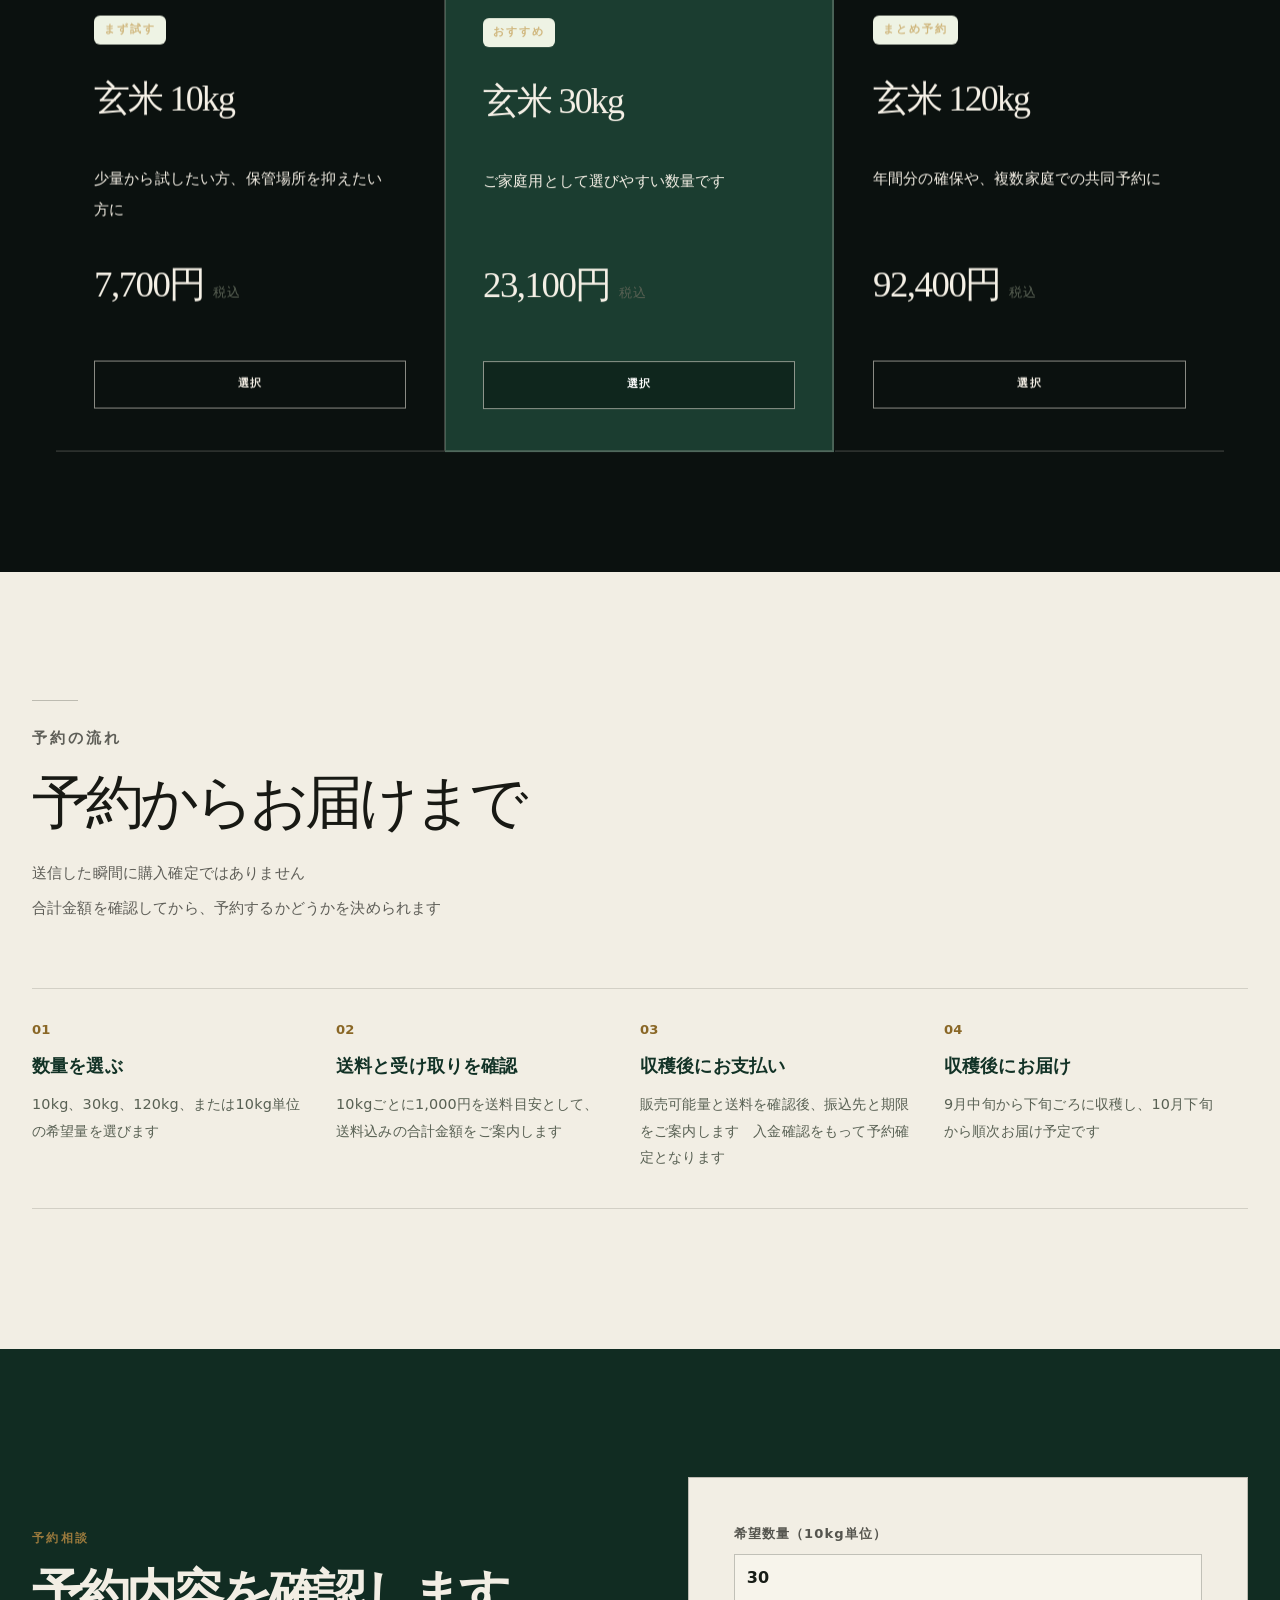
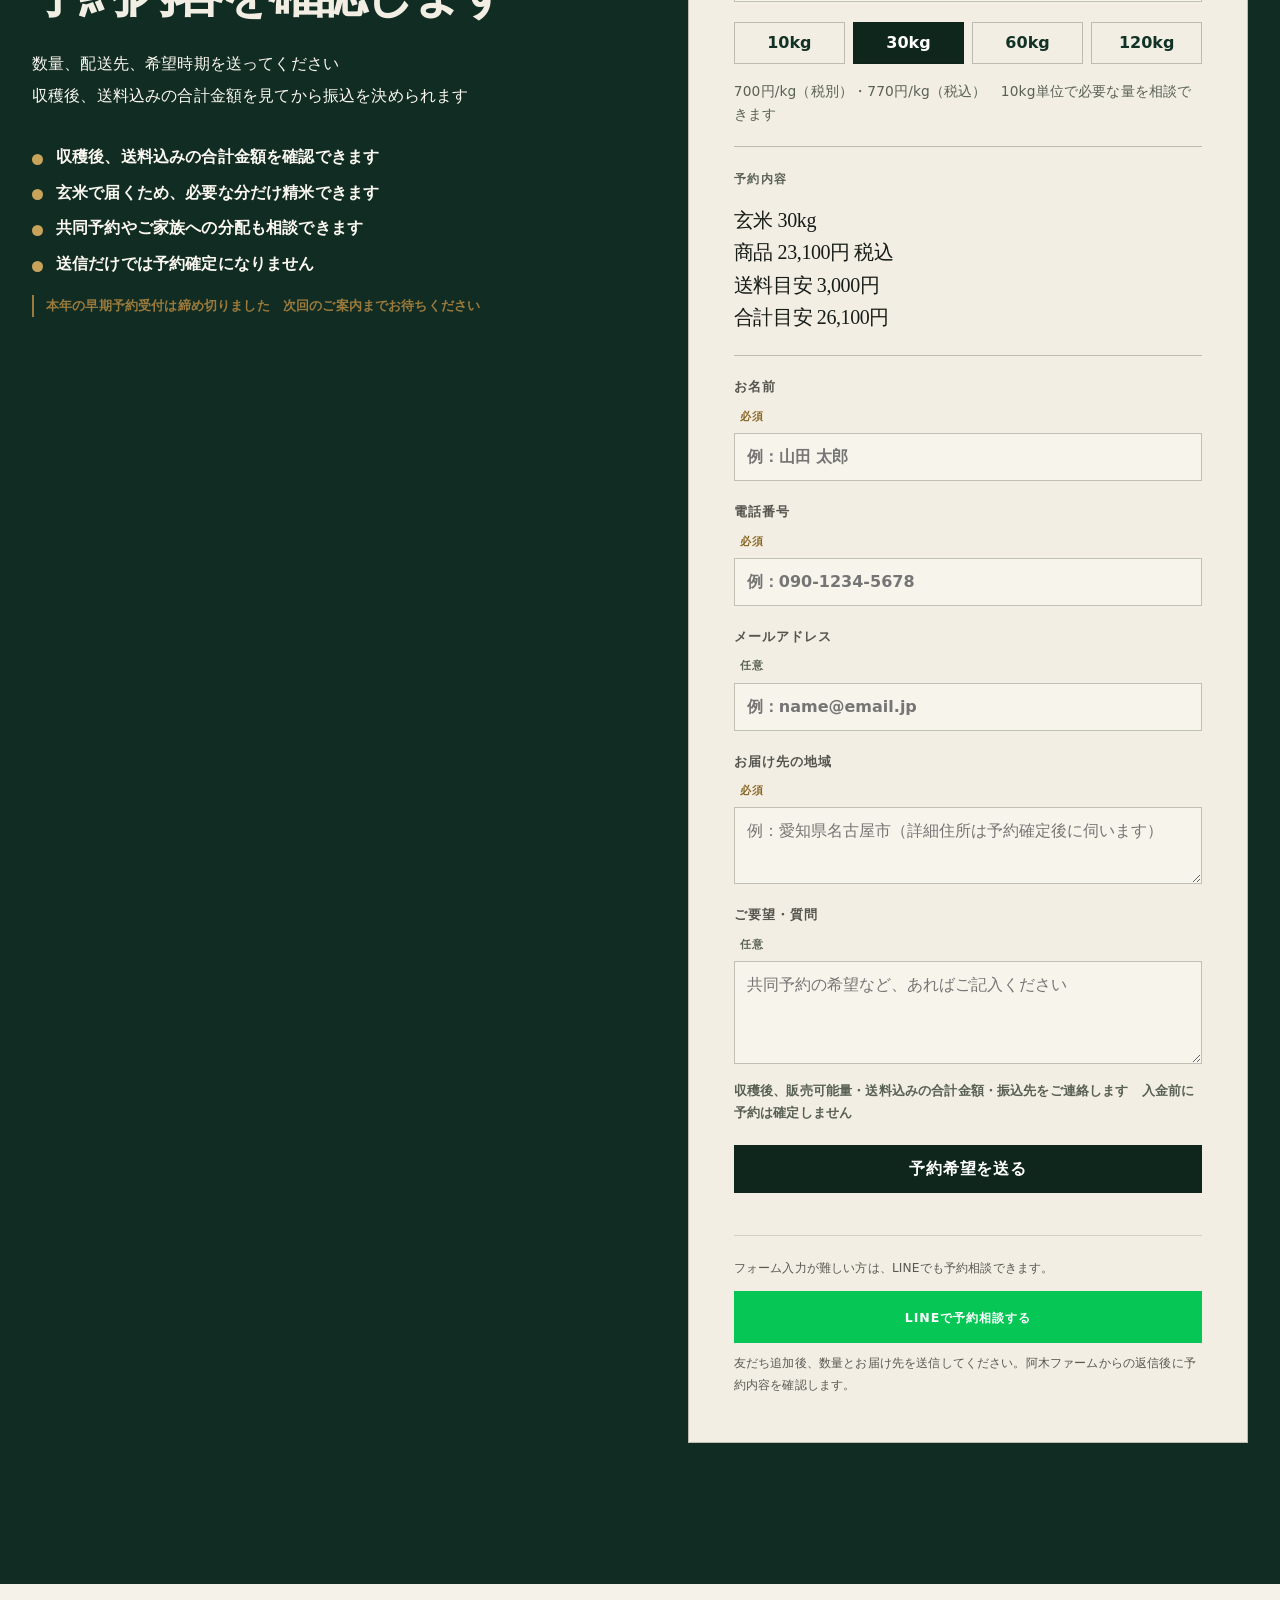
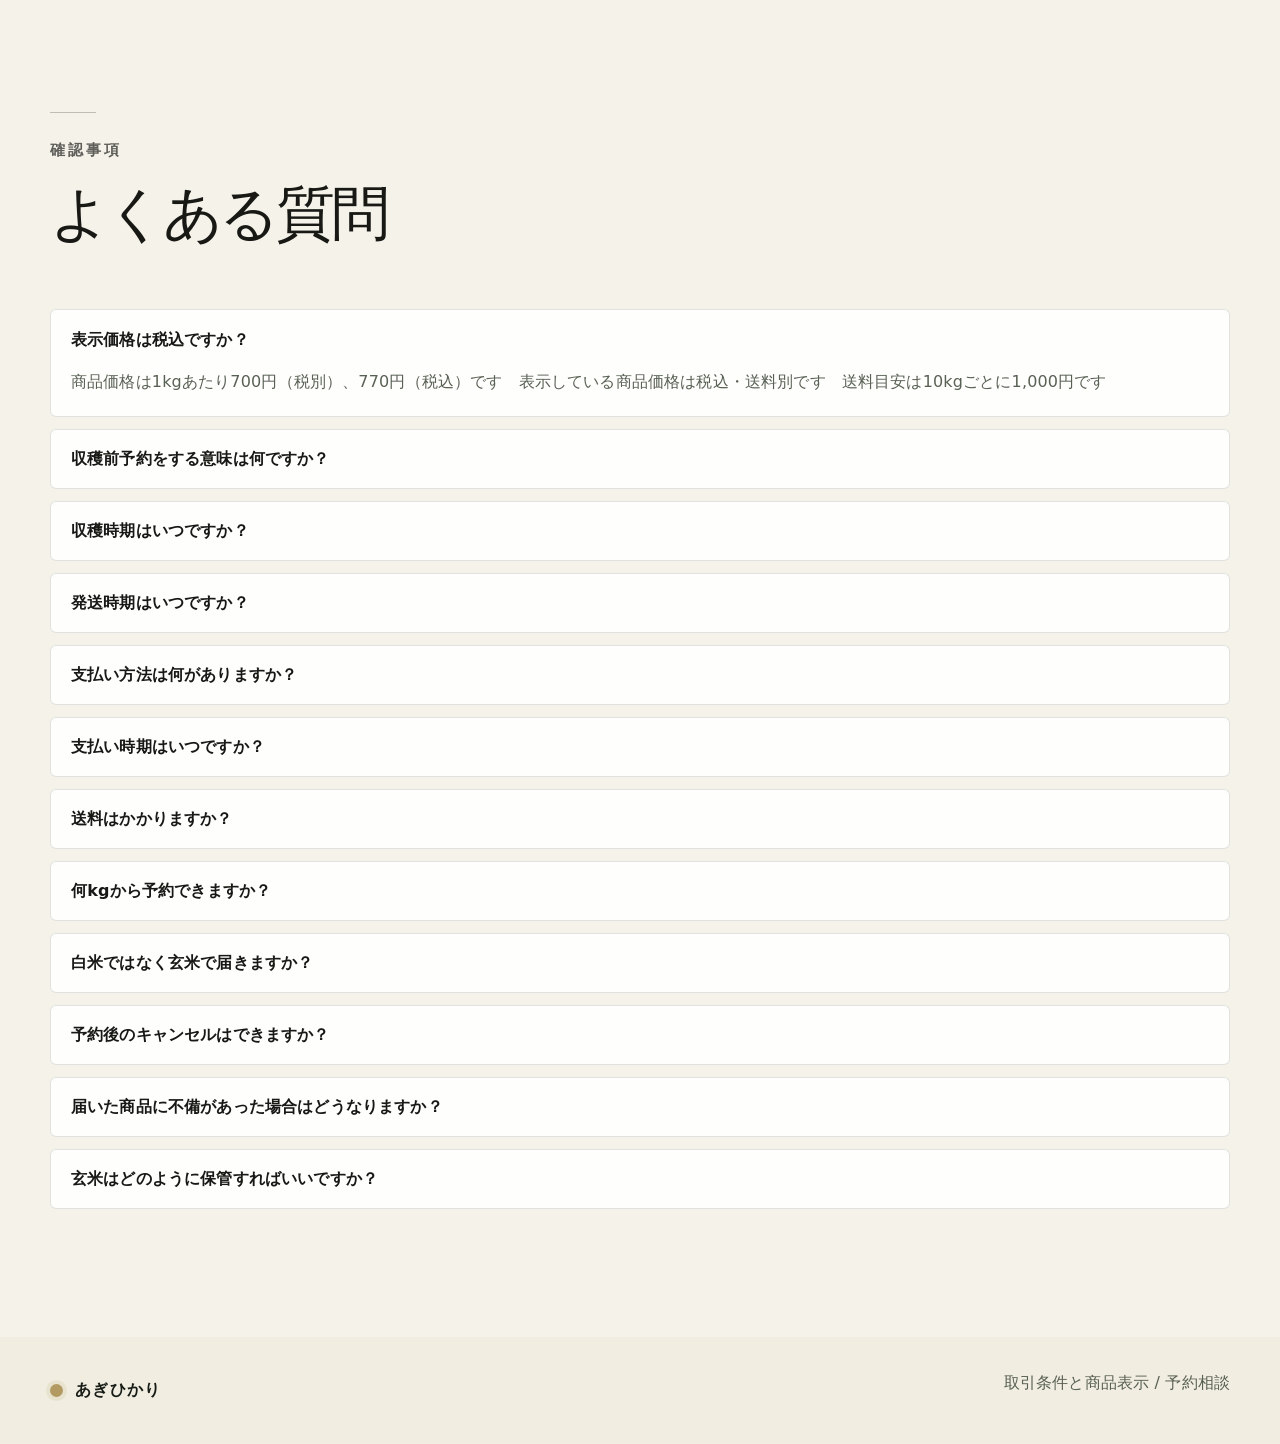
==== commit d94dfbab: "Rebalance order form section" ====
--- a/index.html
+++ b/index.html
@@ -24,7 +24,7 @@
     <meta name="twitter:image" content="https://taka61716-pixel.github.io/agi-kome-lp/assets/akigawa-field-hero-premium.jpg" />
     <link rel="icon" type="image/png" href="assets/agihikari-kamon-logo.png" />
     <link rel="stylesheet" href="styles.css?v=rice-20260809-price700ex" />
-    <link rel="stylesheet" href="professional.css?v=rice-20260809-motion-v3-logo1-hero2-copy3-photo4-flow2" />
+    <link rel="stylesheet" href="professional.css?v=rice-20260809-motion-v3-logo1-hero2-copy3-photo4-flow2-order1" />
 
     <!-- 構造化データ：商品情報 -->
     <script type="application/ld+json">
@@ -836,7 +836,7 @@
         <div class="section-inner order-layout">
           <div class="order-copy">
             <p class="eyebrow">予約相談</p>
-            <h2>予約内容を確認します</h2>
+            <h2><span>予約内容を</span><span>確認します</span></h2>
             <p class="copy-lines">
               <span>数量、配送先、希望時期を送ってください</span>
               <span>収穫後、送料込みの合計金額を見てから振込を決められます</span>
--- a/professional.css
+++ b/professional.css
@@ -1807,3 +1807,128 @@
     min-height: auto !important;
     padding: 26px 0 30px !important;
   }
+}
+
+/* BALANCED ORDER FORM */
+.order-section {
+  padding: clamp(100px, 10vw, 150px) 0 clamp(110px, 11vw, 170px) !important;
+}
+
+.order-section .section-inner {
+  width: min(1280px, calc(100% - 64px)) !important;
+}
+
+.order-layout {
+  grid-template-columns: minmax(0, 1fr) minmax(500px, 560px) !important;
+  align-items: start !important;
+  gap: clamp(64px, 7vw, 112px) !important;
+}
+
+.order-copy {
+  padding-top: clamp(28px, 4vw, 62px) !important;
+}
+
+.order-copy h2 {
+  max-width: 700px !important;
+  margin-bottom: 28px !important;
+  font-size: clamp(3.1rem, 4vw, 4.2rem) !important;
+  line-height: 1.08 !important;
+  letter-spacing: -.075em !important;
+  word-break: keep-all;
+}
+
+.order-copy h2 span {
+  display: inline;
+}
+
+.order-copy > .copy-lines {
+  display: grid !important;
+  gap: 5px !important;
+  max-width: 620px !important;
+}
+
+.order-copy > .copy-lines span {
+  display: block !important;
+}
+
+.order-checks {
+  max-width: 610px !important;
+  margin-top: 34px !important;
+}
+
+.order-panel {
+  width: 100% !important;
+  gap: 20px !important;
+  padding: clamp(34px, 3.5vw, 48px) !important;
+}
+
+.order-total {
+  display: grid !important;
+  grid-template-columns: 1fr !important;
+  align-items: start !important;
+  justify-content: stretch !important;
+  gap: 14px !important;
+  padding: 22px 0 !important;
+}
+
+.order-total > span {
+  font-size: .74rem !important;
+  letter-spacing: .12em !important;
+}
+
+.order-total strong {
+  min-width: 0 !important;
+  font-size: clamp(1.25rem, 1.55vw, 1.55rem) !important;
+  line-height: 1.62 !important;
+  letter-spacing: -.02em !important;
+  white-space: pre-line !important;
+  overflow-wrap: normal !important;
+  word-break: keep-all !important;
+}
+
+@media (max-width: 980px) {
+  .order-layout {
+    grid-template-columns: 1fr !important;
+    gap: 56px !important;
+  }
+  .order-copy {
+    max-width: 720px !important;
+    padding-top: 0 !important;
+  }
+  .order-panel {
+    max-width: 680px !important;
+  }
+}
+
+@media (max-width: 600px) {
+  .order-section {
+    padding: 84px 0 96px !important;
+  }
+  .order-section .section-inner {
+    width: min(100% - 40px, 680px) !important;
+  }
+  .order-layout {
+    gap: 42px !important;
+  }
+  .order-copy h2 {
+    margin-bottom: 24px !important;
+    font-size: clamp(2.55rem, 12.5vw, 3.35rem) !important;
+    line-height: 1.12 !important;
+  }
+  .order-copy h2 span {
+    display: block;
+  }
+  .order-checks {
+    margin-top: 28px !important;
+  }
+  .order-panel {
+    gap: 18px !important;
+    padding: 26px 22px !important;
+  }
+  .quick-amounts {
+    grid-template-columns: repeat(2, minmax(0, 1fr)) !important;
+  }
+  .order-total strong {
+    font-size: 1.2rem !important;
+    line-height: 1.68 !important;
+  }
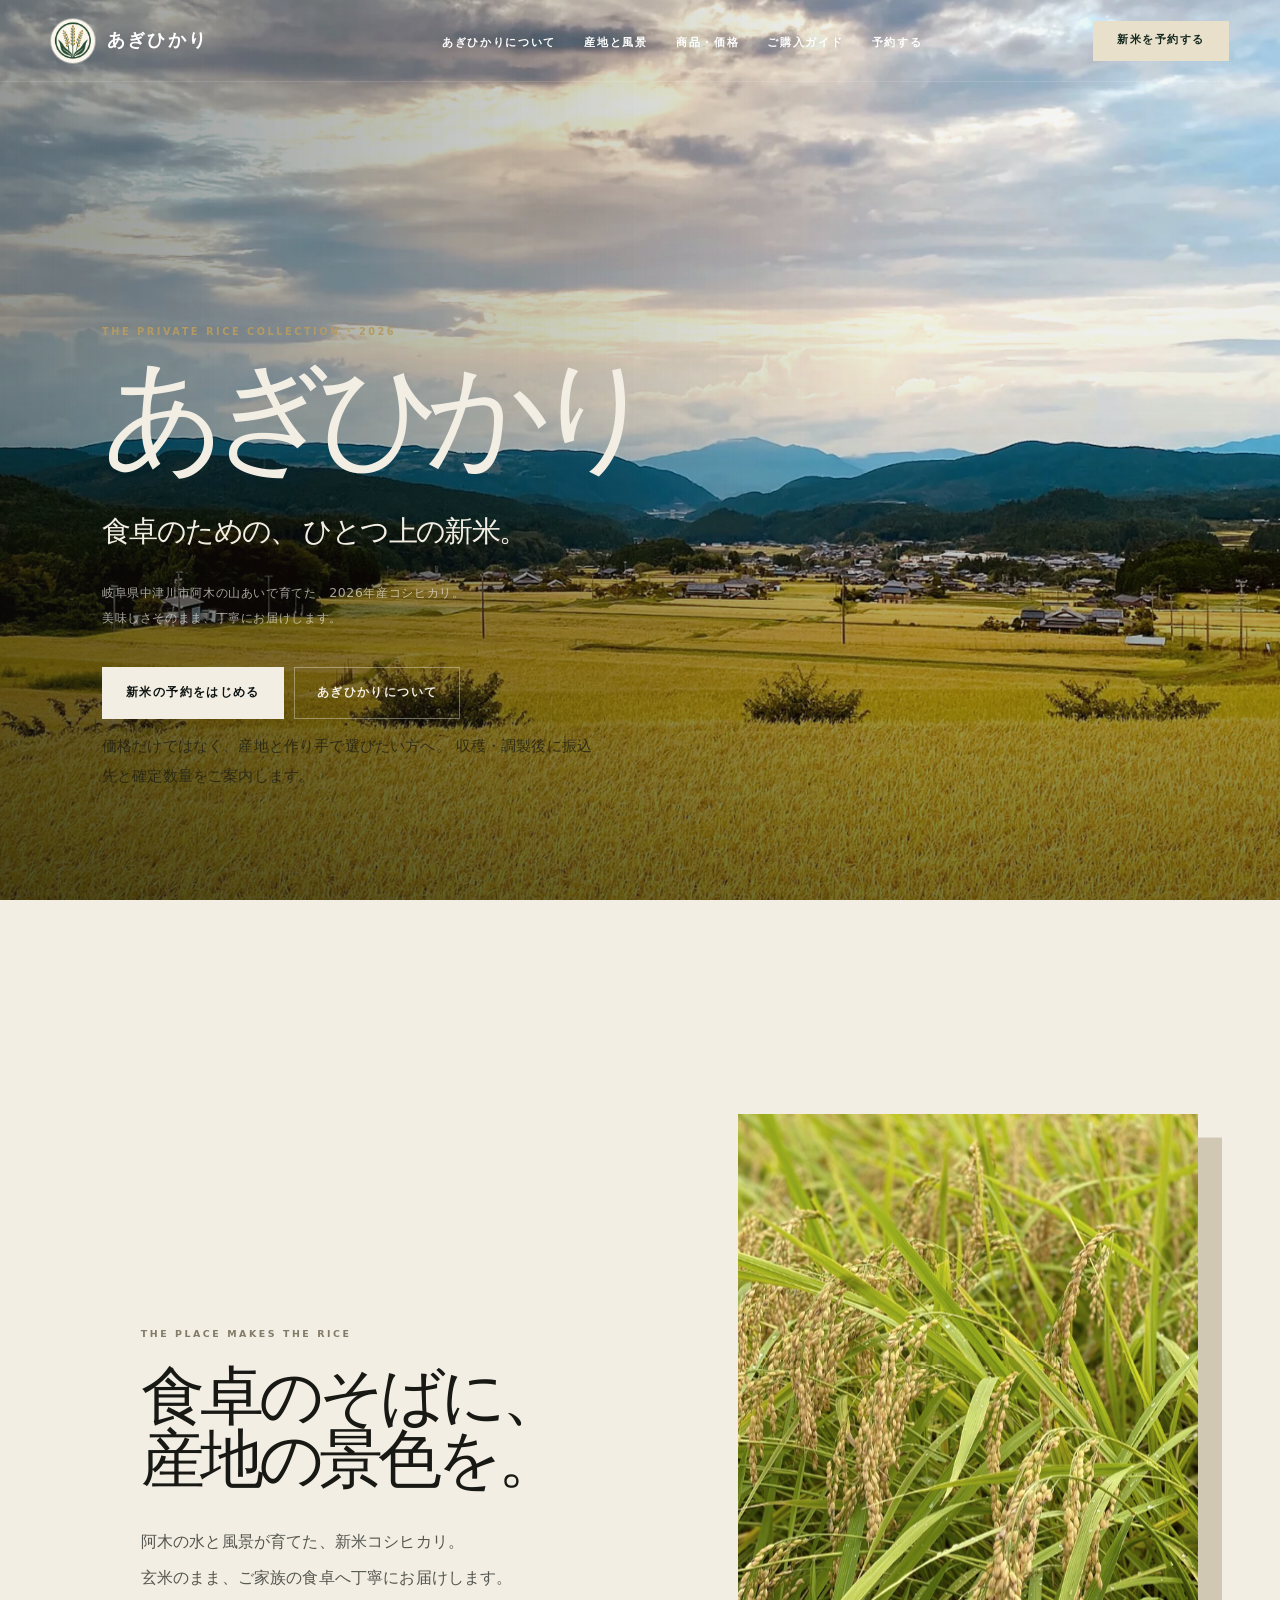
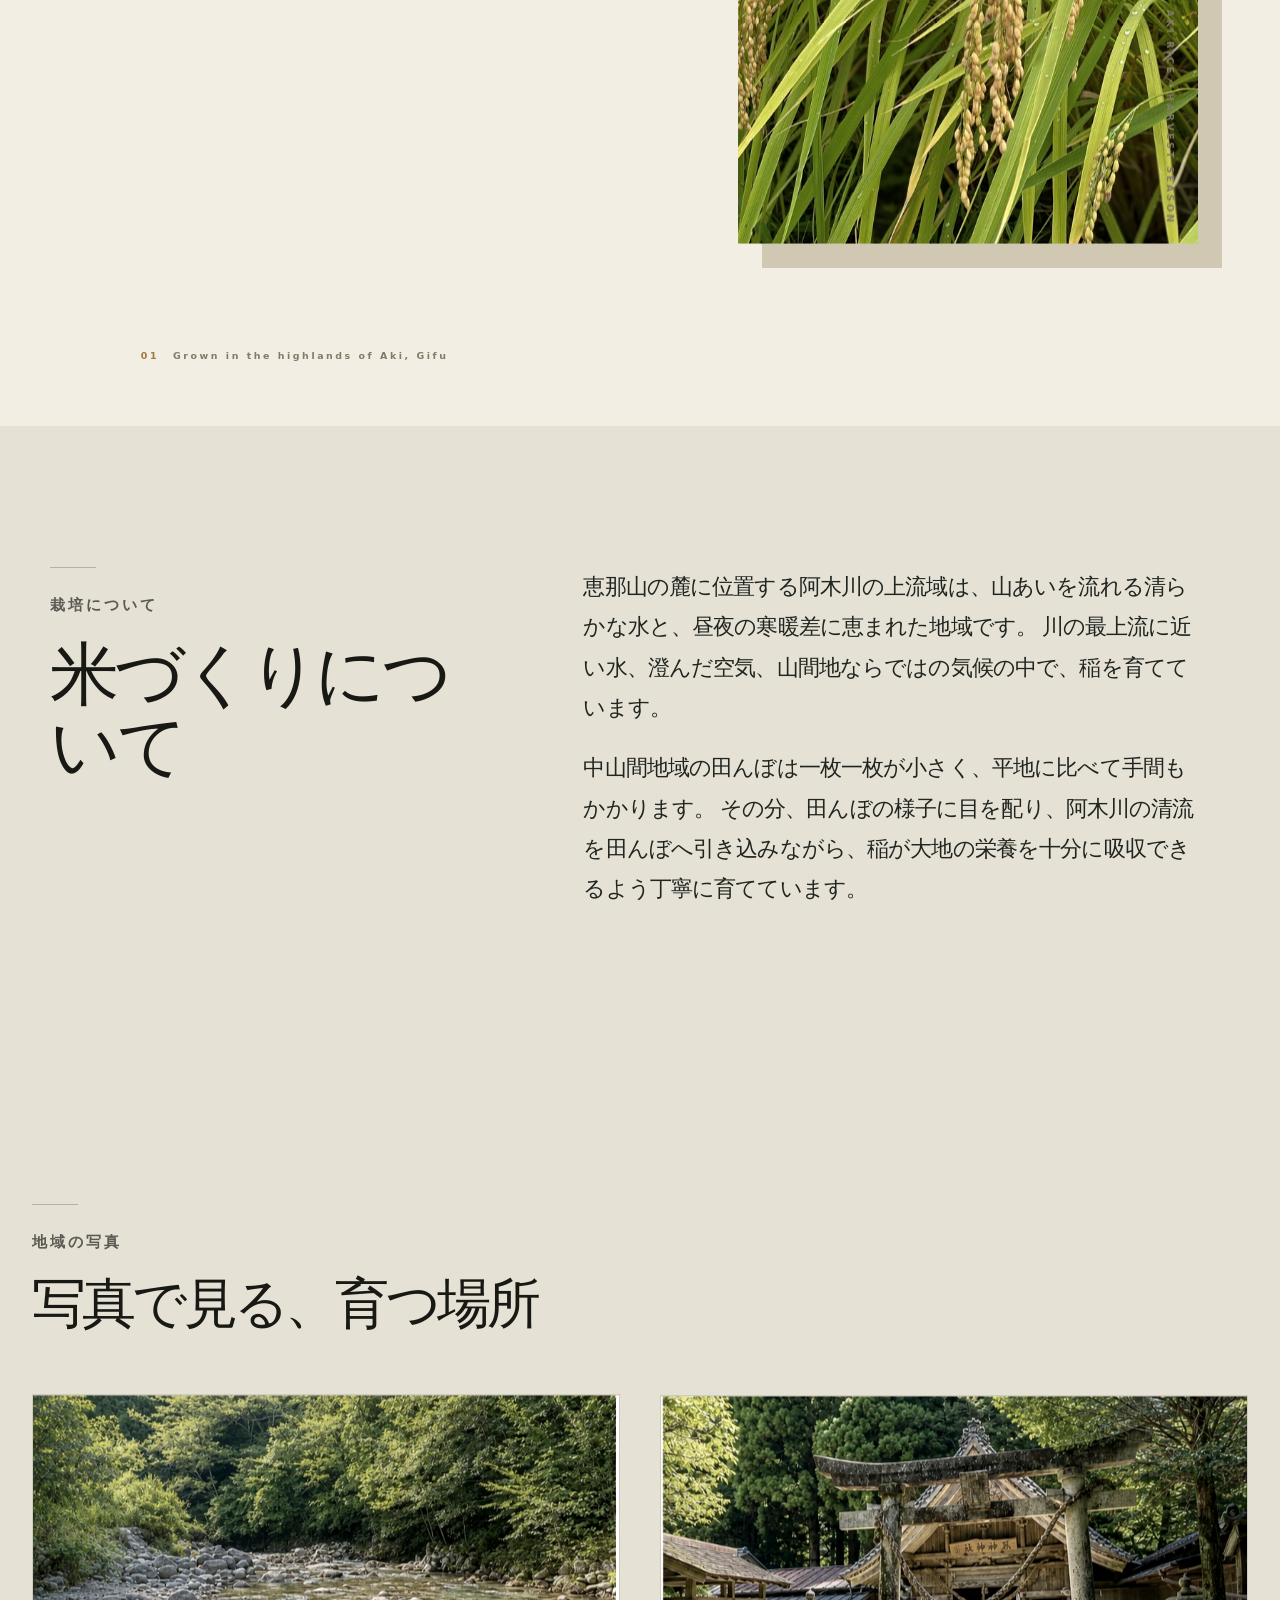
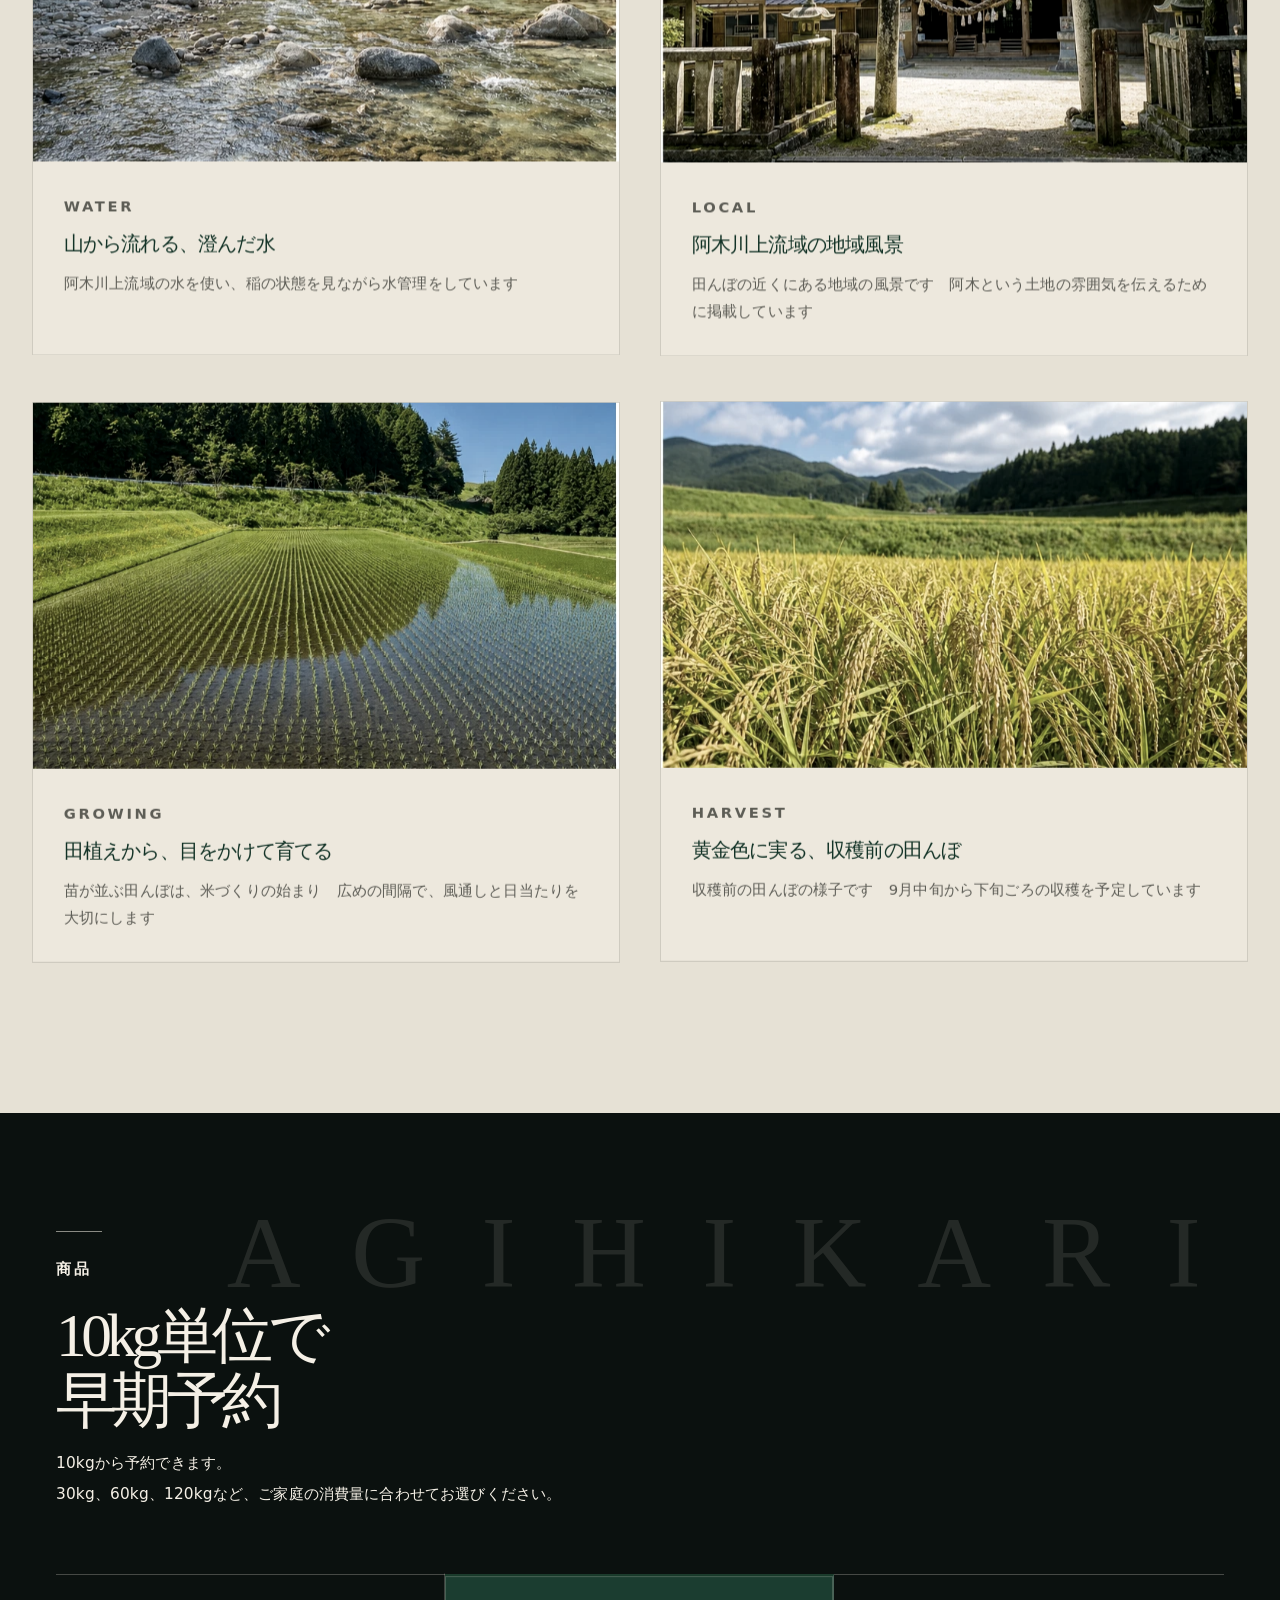
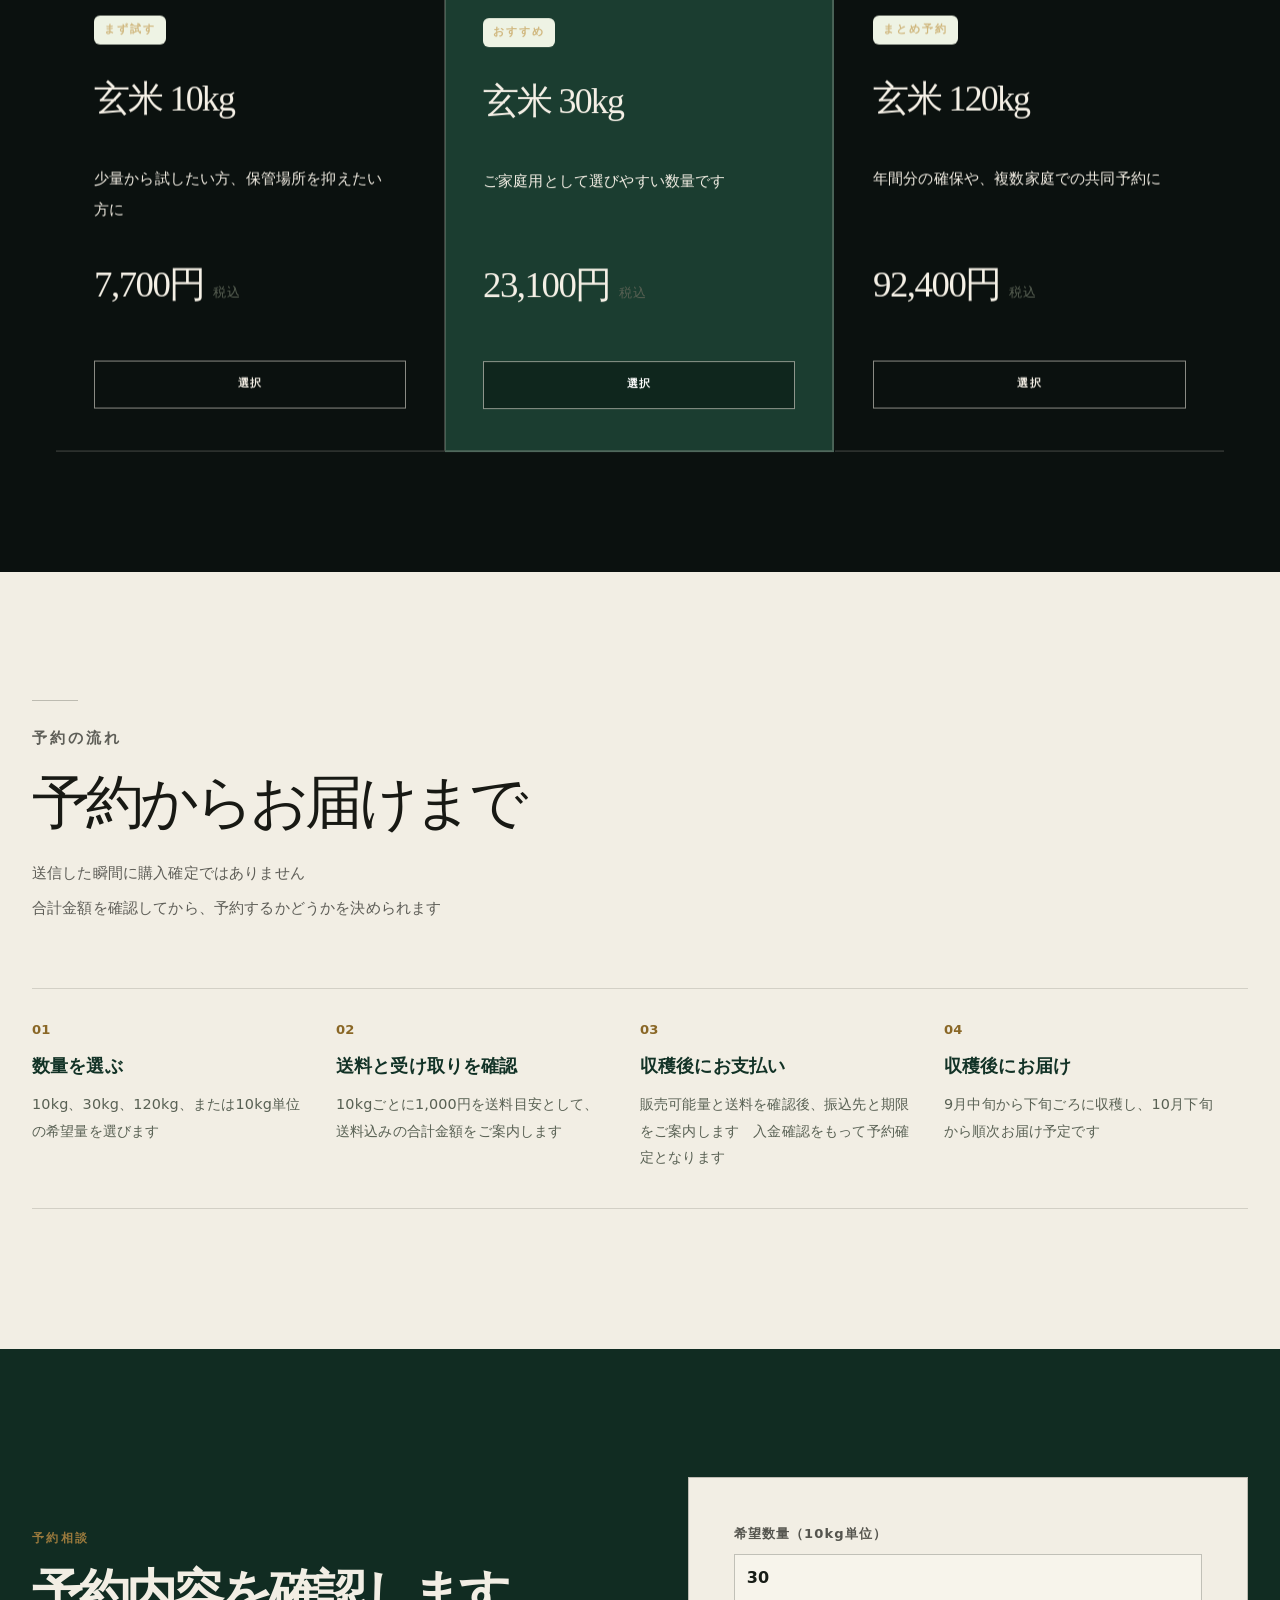
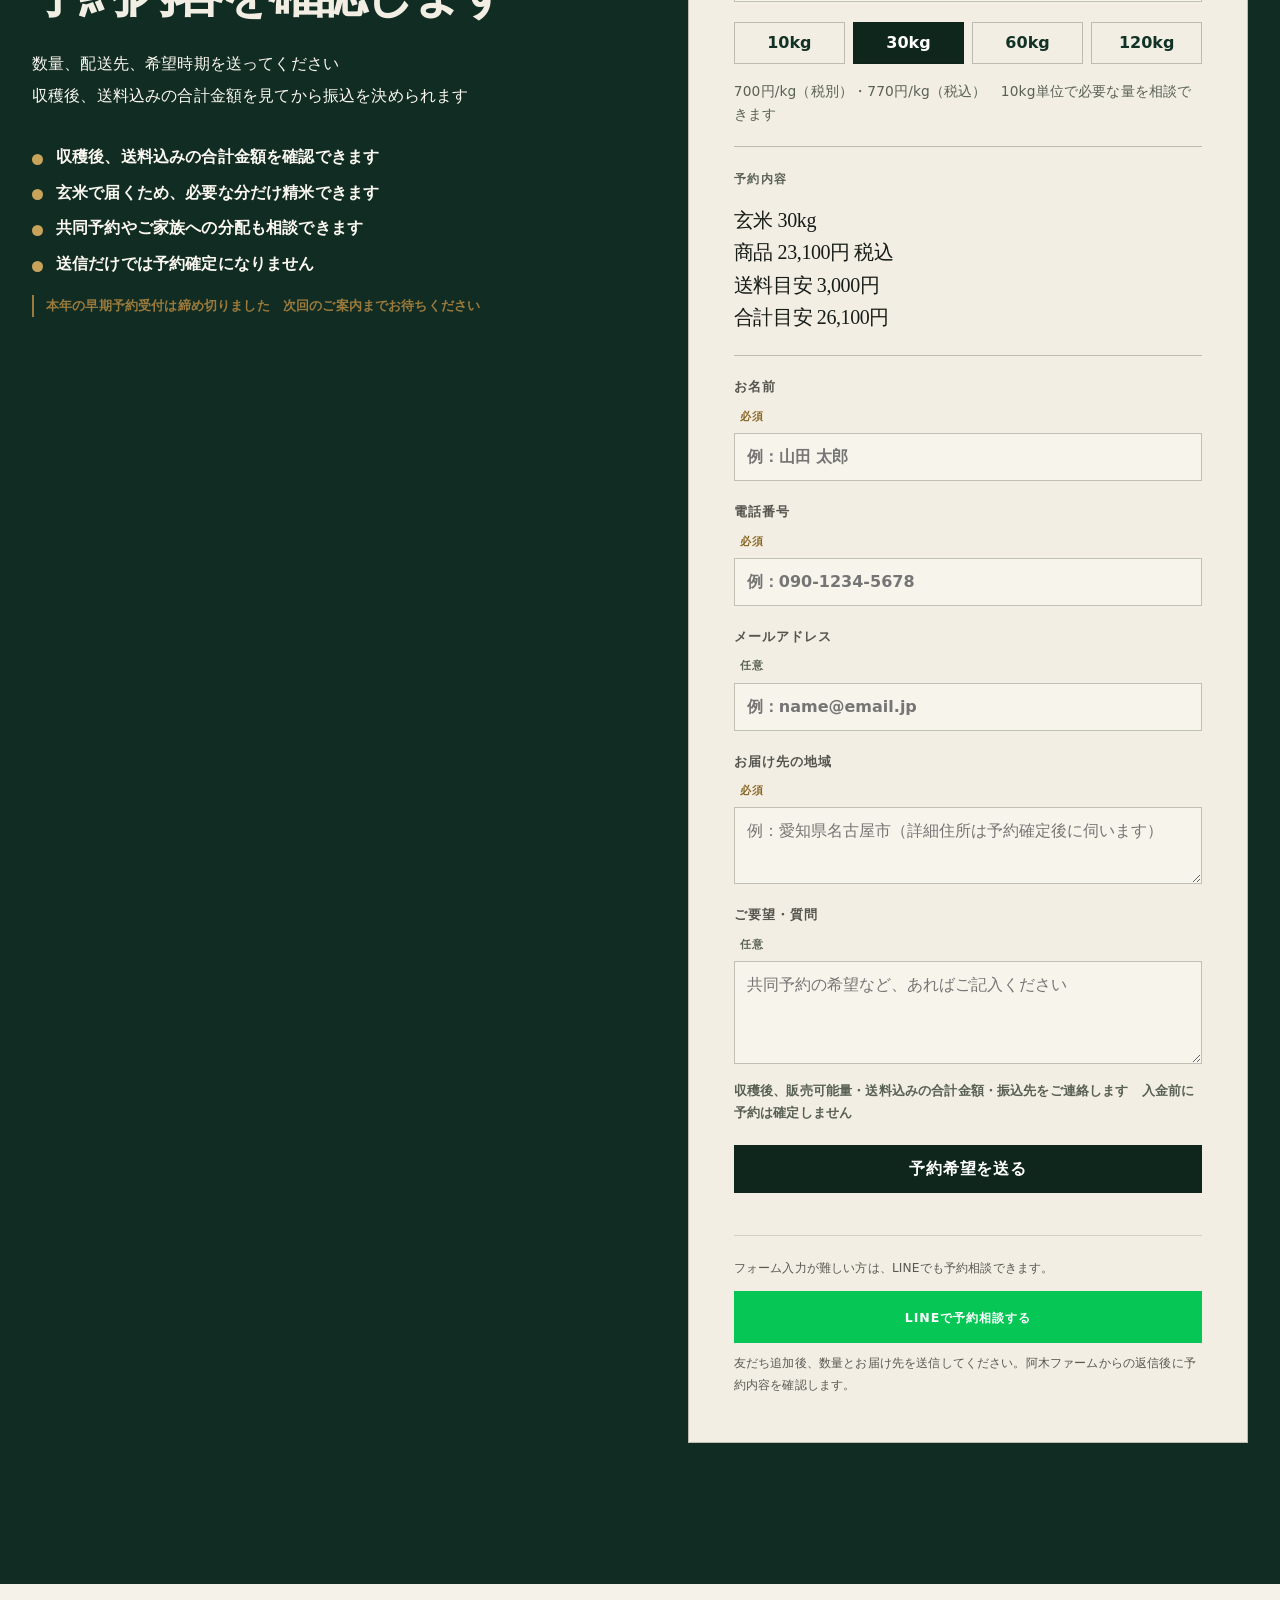
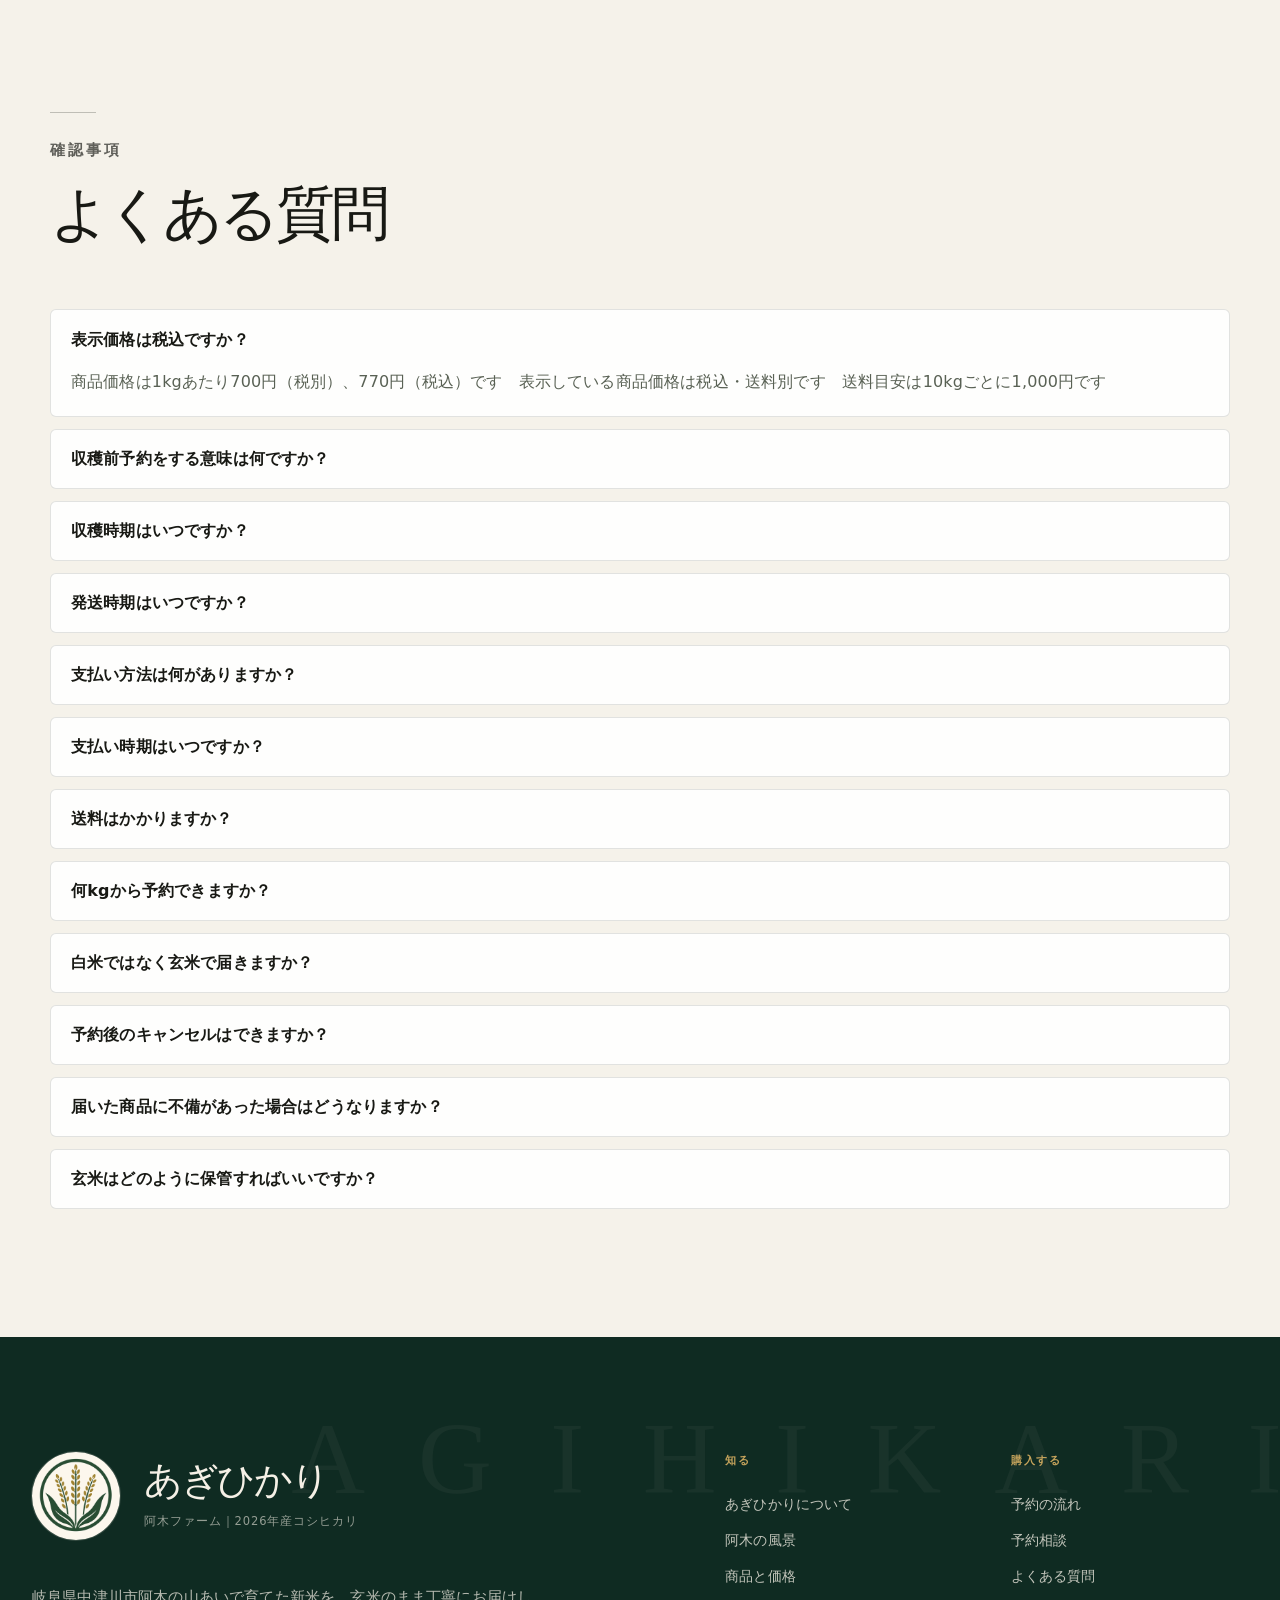
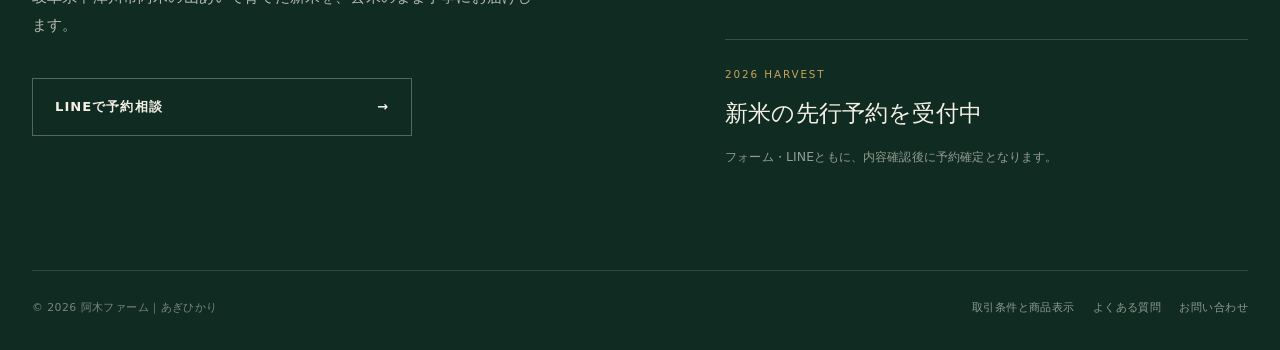
==== commit fc132c2c: "Build complete branded footer" ====
--- a/index.html
+++ b/index.html
@@ -24,7 +24,7 @@
     <meta name="twitter:image" content="https://taka61716-pixel.github.io/agi-kome-lp/assets/akigawa-field-hero-premium.jpg" />
     <link rel="icon" type="image/png" href="assets/agihikari-kamon-logo.png" />
     <link rel="stylesheet" href="styles.css?v=rice-20260809-price700ex" />
-    <link rel="stylesheet" href="professional.css?v=rice-20260809-motion-v3-logo1-hero2-copy3-photo4-flow2-order1" />
+    <link rel="stylesheet" href="professional.css?v=rice-20260809-motion-v3-logo1-hero2-copy3-photo4-flow2-order1-footer1" />
 
     <!-- 構造化データ：商品情報 -->
     <script type="application/ld+json">
@@ -971,15 +971,52 @@
     </main>
 
     <footer class="site-footer">
-      <div class="section-inner footer-inner">
-        <p class="brand footer-brand">
-          <span class="brand-mark" aria-hidden="true"></span>
-          <span>あぎひかり</span>
-        </p>
+      <div class="section-inner footer-main">
+        <div class="footer-identity">
+          <a class="footer-logo" href="#top" aria-label="あぎひかり トップへ">
+            <img src="assets/agihikari-kamon-logo.png" alt="" width="88" height="88" />
+            <span>
+              <strong>あぎひかり</strong>
+              <small>阿木ファーム｜2026年産コシヒカリ</small>
+            </span>
+          </a>
+          <p class="footer-description">
+            岐阜県中津川市阿木の山あいで育てた新米を、玄米のまま丁寧にお届けします。
+          </p>
+          <a class="footer-line-button" href="https://line.me/R/oaMessage/%40346actqq/" target="_blank" rel="noopener">
+            <span>LINEで予約相談</span><span aria-hidden="true">→</span>
+          </a>
+        </div>
+
+        <div class="footer-navigation">
+          <nav class="footer-links" aria-label="フッターナビゲーション">
+            <div>
+              <p>知る</p>
+              <a href="#story">あぎひかりについて</a>
+              <a href="#photos">阿木の風景</a>
+              <a href="#products">商品と価格</a>
+            </div>
+            <div>
+              <p>購入する</p>
+              <a href="#reserve">予約の流れ</a>
+              <a href="#order">予約相談</a>
+              <a href="#faq">よくある質問</a>
+            </div>
+          </nav>
+          <div class="footer-status">
+            <span>2026 HARVEST</span>
+            <strong>新米の先行予約を受付中</strong>
+            <p>フォーム・LINEともに、内容確認後に予約確定となります。</p>
+          </div>
+        </div>
+      </div>
+
+      <div class="section-inner footer-bottom">
+        <p>© 2026 阿木ファーム｜あぎひかり</p>
         <p>
           <a href="#terms">取引条件と商品表示</a>
-          <span aria-hidden="true"> / </span>
-          <a href="#order">予約相談</a>
+          <a href="#faq">よくある質問</a>
+          <a href="#order">お問い合わせ</a>
         </p>
       </div>
     </footer>
--- a/professional.css
+++ b/professional.css
@@ -1932,3 +1932,267 @@
     font-size: 1.2rem !important;
     line-height: 1.68 !important;
   }
+}
+
+/* COMPLETE BRAND FOOTER */
+.site-footer {
+  position: relative;
+  overflow: hidden;
+  padding: 0 !important;
+  background: #0f2b22 !important;
+  color: rgba(245, 240, 230, .78) !important;
+}
+
+.site-footer::before {
+  content: "A G I  H I K A R I";
+  position: absolute;
+  top: 34px;
+  right: -18px;
+  color: rgba(245, 240, 230, .045);
+  font-family: var(--pro-serif);
+  font-size: clamp(3.2rem, 8vw, 8rem);
+  letter-spacing: .16em;
+  white-space: nowrap;
+  pointer-events: none;
+}
+
+.site-footer .section-inner {
+  position: relative;
+  width: min(1280px, calc(100% - 64px)) !important;
+}
+
+.footer-main {
+  display: grid;
+  grid-template-columns: minmax(0, 1.05fr) minmax(420px, .95fr);
+  gap: clamp(72px, 9vw, 140px);
+  padding-top: clamp(88px, 9vw, 138px);
+  padding-bottom: clamp(76px, 8vw, 118px);
+}
+
+.footer-identity {
+  max-width: 570px;
+}
+
+.footer-logo {
+  display: inline-flex;
+  align-items: center;
+  gap: 24px;
+  color: #f5f0e6;
+}
+
+.footer-logo img {
+  display: block;
+  width: 88px;
+  height: 88px;
+  flex: 0 0 88px;
+  border-radius: 50%;
+  object-fit: cover;
+  box-shadow: 0 0 0 1px rgba(245, 240, 230, .16);
+}
+
+.footer-logo strong,
+.footer-logo small {
+  display: block;
+}
+
+.footer-logo strong {
+  font-family: var(--pro-serif);
+  font-size: clamp(2rem, 3vw, 3.2rem);
+  font-weight: 500;
+  line-height: 1.08;
+  letter-spacing: -.06em;
+}
+
+.footer-logo small {
+  margin-top: 10px;
+  color: rgba(245, 240, 230, .58);
+  font-size: .72rem;
+  letter-spacing: .08em;
+}
+
+.footer-description {
+  max-width: 520px;
+  margin: 34px 0 0;
+  color: rgba(245, 240, 230, .72) !important;
+  font-size: .92rem;
+  line-height: 1.95;
+}
+
+.footer-line-button {
+  display: flex;
+  align-items: center;
+  justify-content: space-between;
+  width: min(100%, 380px);
+  min-height: 58px;
+  margin-top: 38px;
+  border: 1px solid rgba(245, 240, 230, .3);
+  padding: 0 22px;
+  color: #f5f0e6;
+  font-size: .82rem;
+  font-weight: 700;
+  letter-spacing: .08em;
+  transition: background-color 180ms ease, border-color 180ms ease;
+}
+
+.footer-line-button:hover {
+  border-color: #06c755;
+  background: #06c755;
+}
+
+.footer-navigation {
+  display: grid;
+  align-content: start;
+  gap: 52px;
+}
+
+.footer-links {
+  display: grid;
+  grid-template-columns: repeat(2, minmax(0, 1fr));
+  gap: 48px;
+}
+
+.footer-links div {
+  display: grid;
+  align-content: start;
+  gap: 14px;
+}
+
+.footer-links p {
+  margin: 0 0 8px;
+  color: #c6a45c;
+  font-size: .68rem;
+  font-weight: 700;
+  letter-spacing: .18em;
+}
+
+.footer-links a {
+  width: fit-content;
+  color: rgba(245, 240, 230, .78);
+  font-size: .86rem;
+  line-height: 1.6;
+}
+
+.footer-links a:hover,
+.footer-bottom a:hover {
+  color: #f5f0e6;
+}
+
+.footer-status {
+  border-top: 1px solid rgba(245, 240, 230, .18);
+  padding-top: 26px;
+}
+
+.footer-status span {
+  display: block;
+  color: #c6a45c;
+  font-size: .65rem;
+  letter-spacing: .18em;
+}
+
+.footer-status strong {
+  display: block;
+  margin-top: 10px;
+  color: #f5f0e6;
+  font-family: var(--pro-serif);
+  font-size: 1.45rem;
+  font-weight: 500;
+}
+
+.footer-status p {
+  margin: 12px 0 0;
+  color: rgba(245, 240, 230, .58);
+  font-size: .78rem;
+  line-height: 1.8;
+}
+
+.footer-bottom {
+  display: flex;
+  align-items: center;
+  justify-content: space-between;
+  gap: 32px;
+  border-top: 1px solid rgba(245, 240, 230, .14);
+  padding-top: 28px;
+  padding-bottom: 32px;
+}
+
+.footer-bottom p {
+  display: flex;
+  flex-wrap: wrap;
+  gap: 18px;
+  margin: 0;
+  color: rgba(245, 240, 230, .46);
+  font-size: .68rem;
+  letter-spacing: .04em;
+}
+
+.footer-bottom a {
+  color: rgba(245, 240, 230, .56);
+}
+
+@media (max-width: 900px) {
+  .footer-main {
+    grid-template-columns: 1fr;
+    gap: 72px;
+  }
+  .footer-identity {
+    max-width: 620px;
+  }
+  .footer-navigation {
+    max-width: 680px;
+  }
+}
+
+@media (max-width: 600px) {
+  .site-footer .section-inner {
+    width: min(100% - 40px, 680px) !important;
+  }
+  .site-footer::before {
+    top: 28px;
+    right: -70px;
+    font-size: 3rem;
+  }
+  .footer-main {
+    gap: 58px;
+    padding-top: 76px;
+    padding-bottom: 62px;
+  }
+  .footer-logo {
+    align-items: flex-start;
+    gap: 18px;
+  }
+  .footer-logo img {
+    width: 70px;
+    height: 70px;
+    flex-basis: 70px;
+  }
+  .footer-logo strong {
+    font-size: 2.35rem;
+  }
+  .footer-logo small {
+    max-width: 190px;
+    margin-top: 8px;
+    line-height: 1.65;
+  }
+  .footer-description {
+    margin-top: 28px;
+  }
+  .footer-line-button {
+    width: 100%;
+    margin-top: 30px;
+  }
+  .footer-links {
+    gap: 28px;
+  }
+  .footer-status strong {
+    font-size: 1.3rem;
+  }
+  .footer-bottom {
+    display: grid;
+    gap: 18px;
+    padding-top: 24px;
+    padding-bottom: 30px;
+  }
+  .footer-bottom p:last-child {
+    gap: 10px 16px;
+  }
+}
